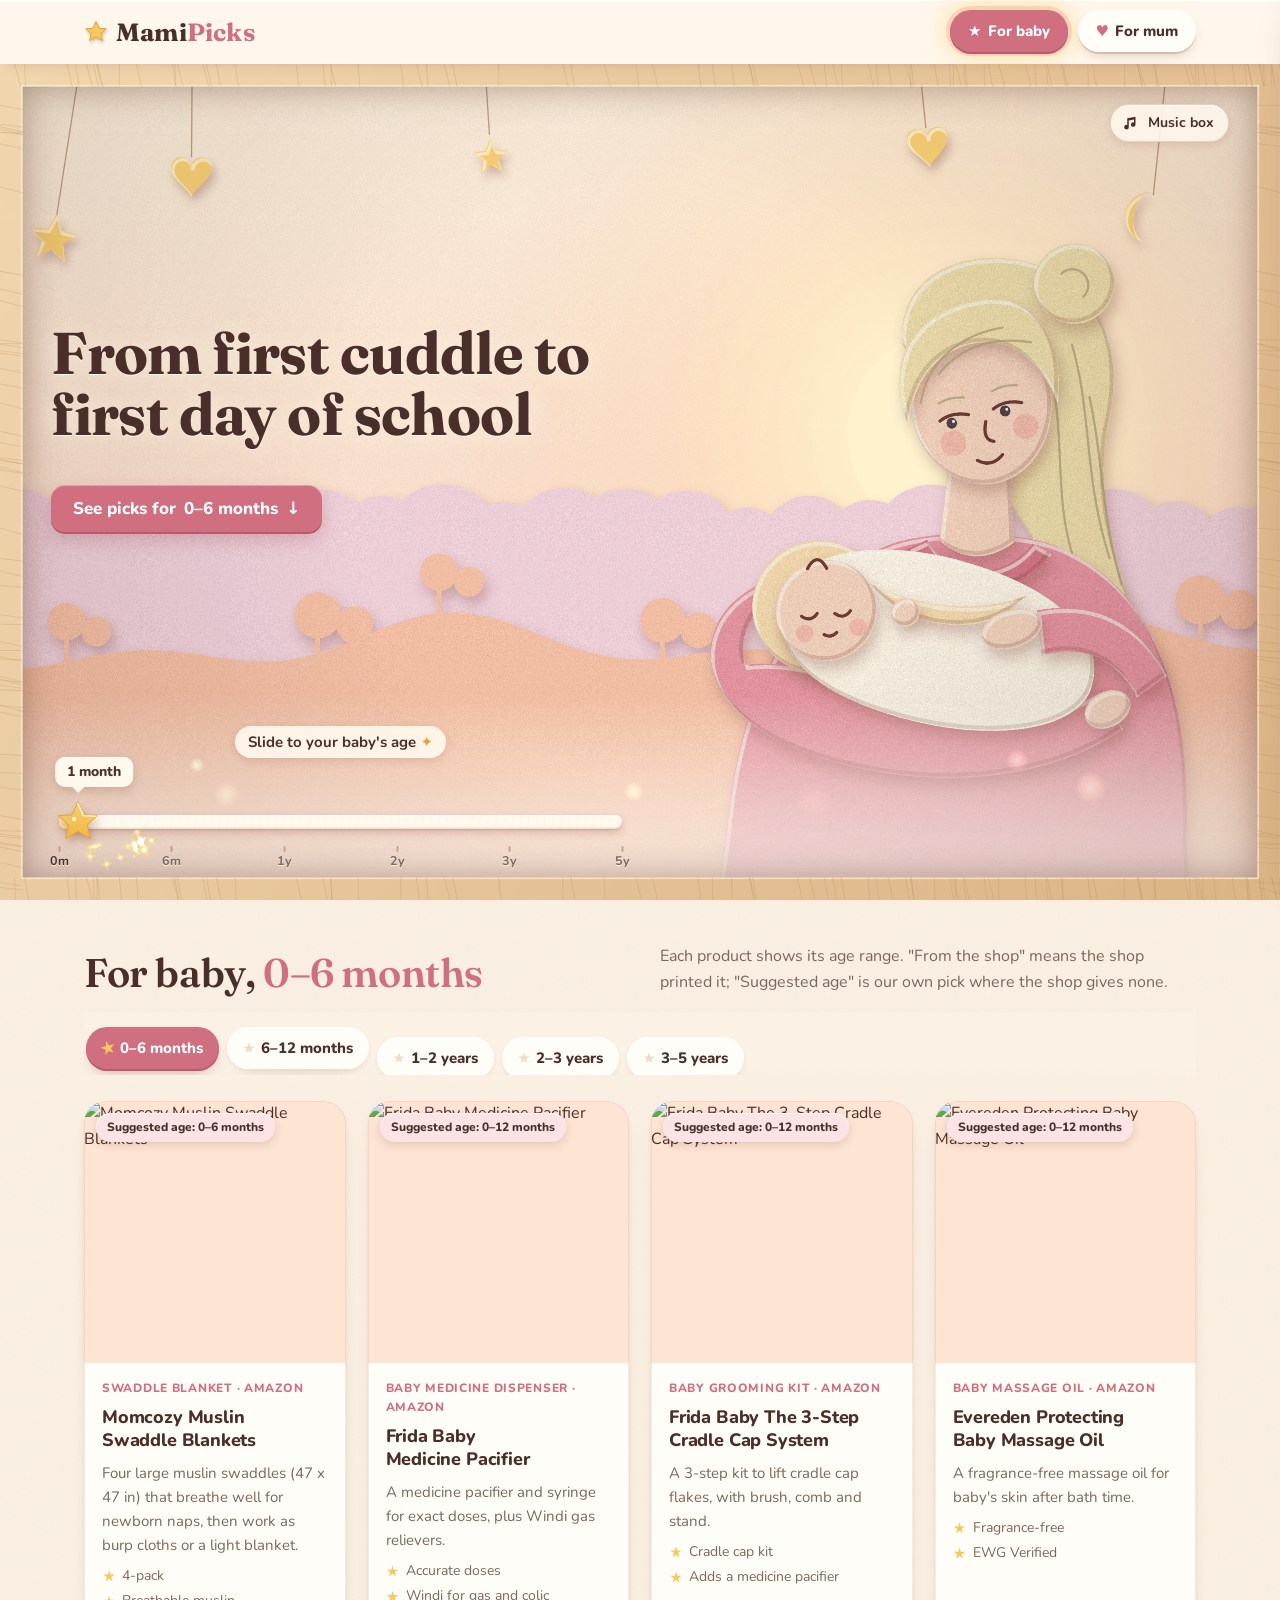
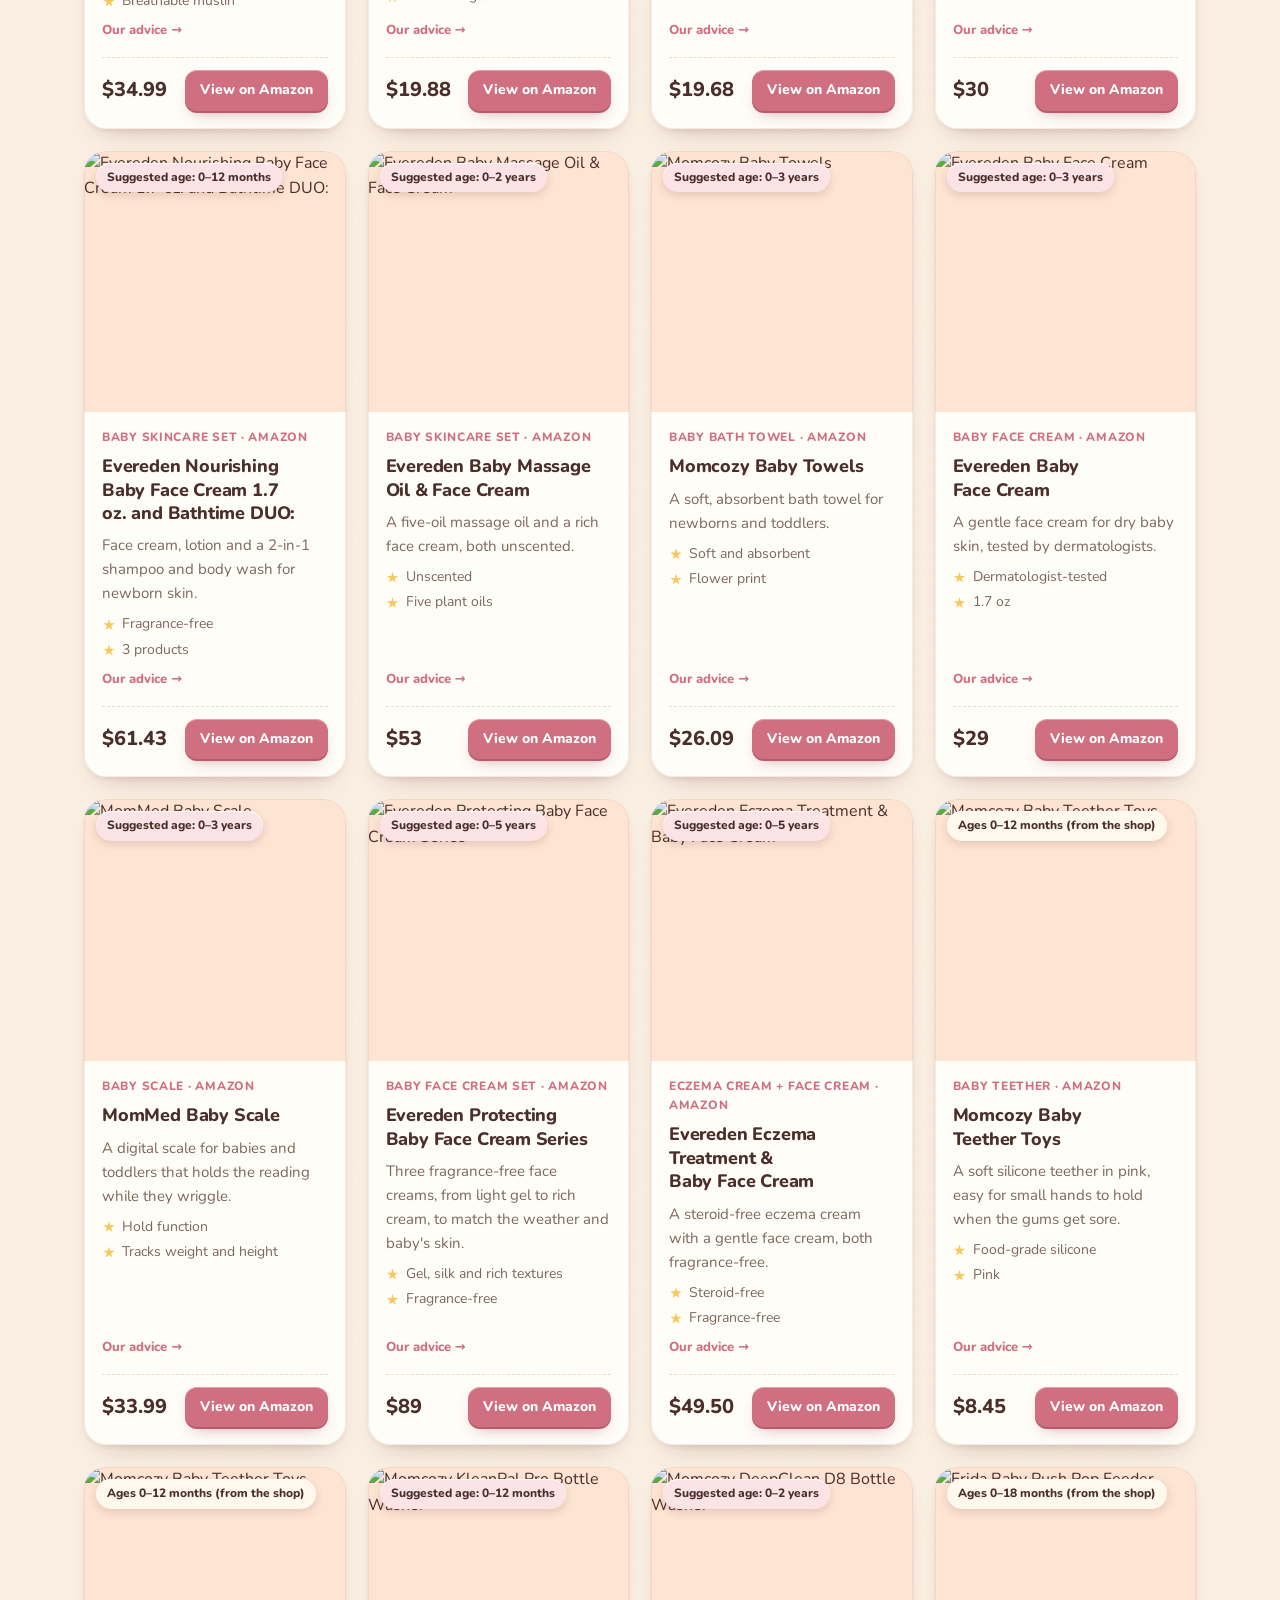
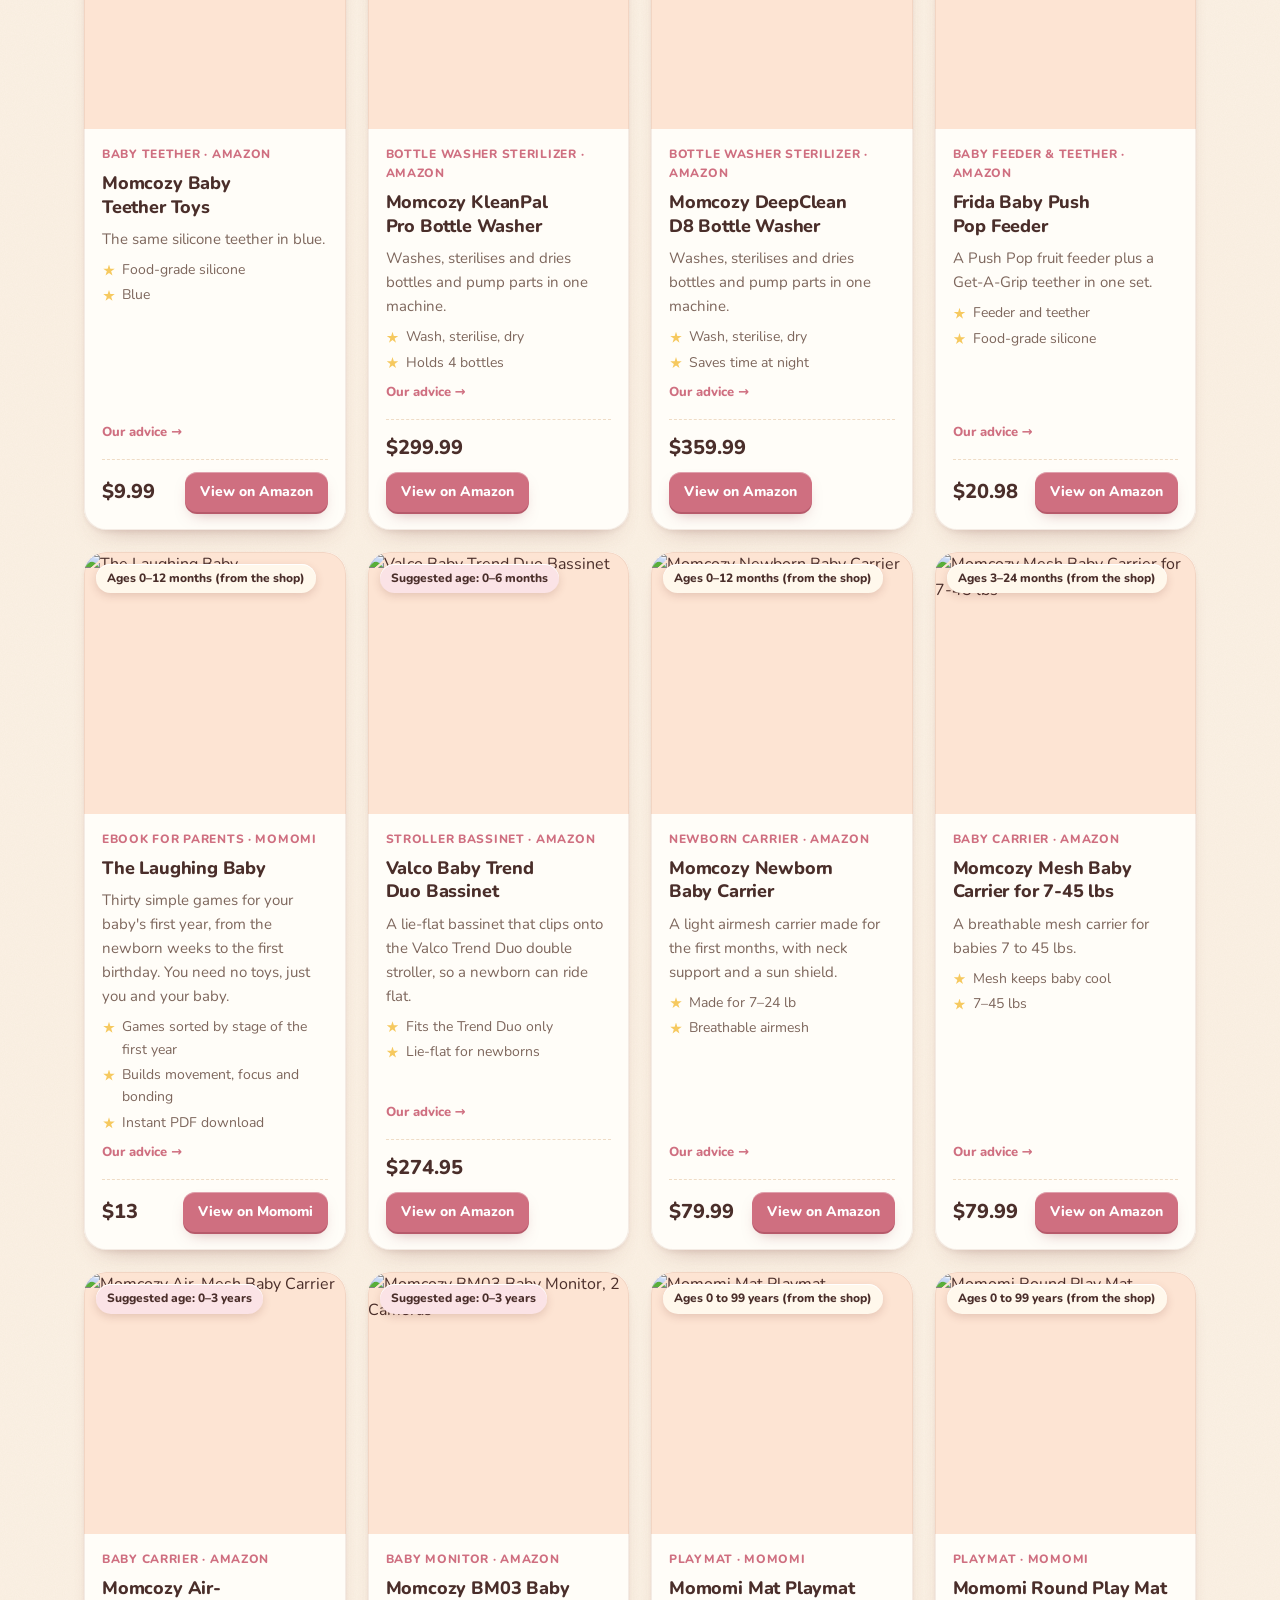
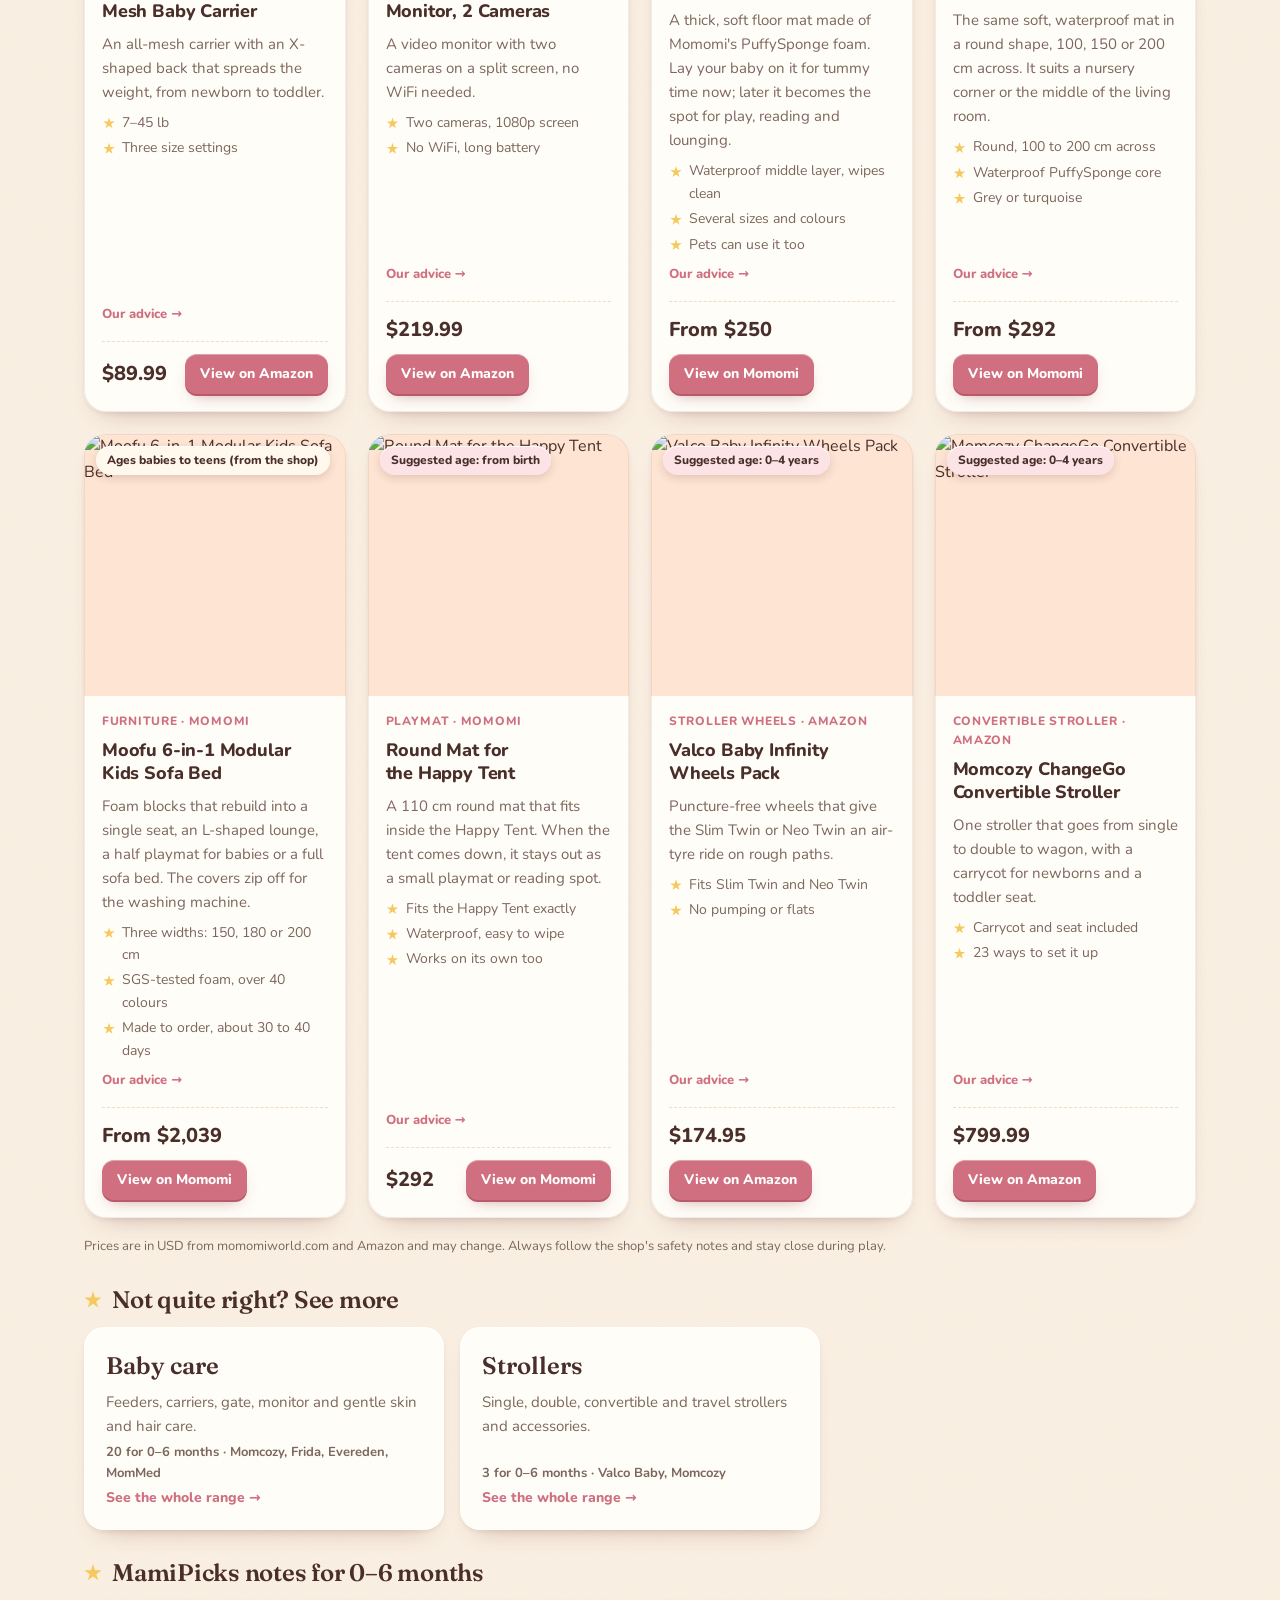
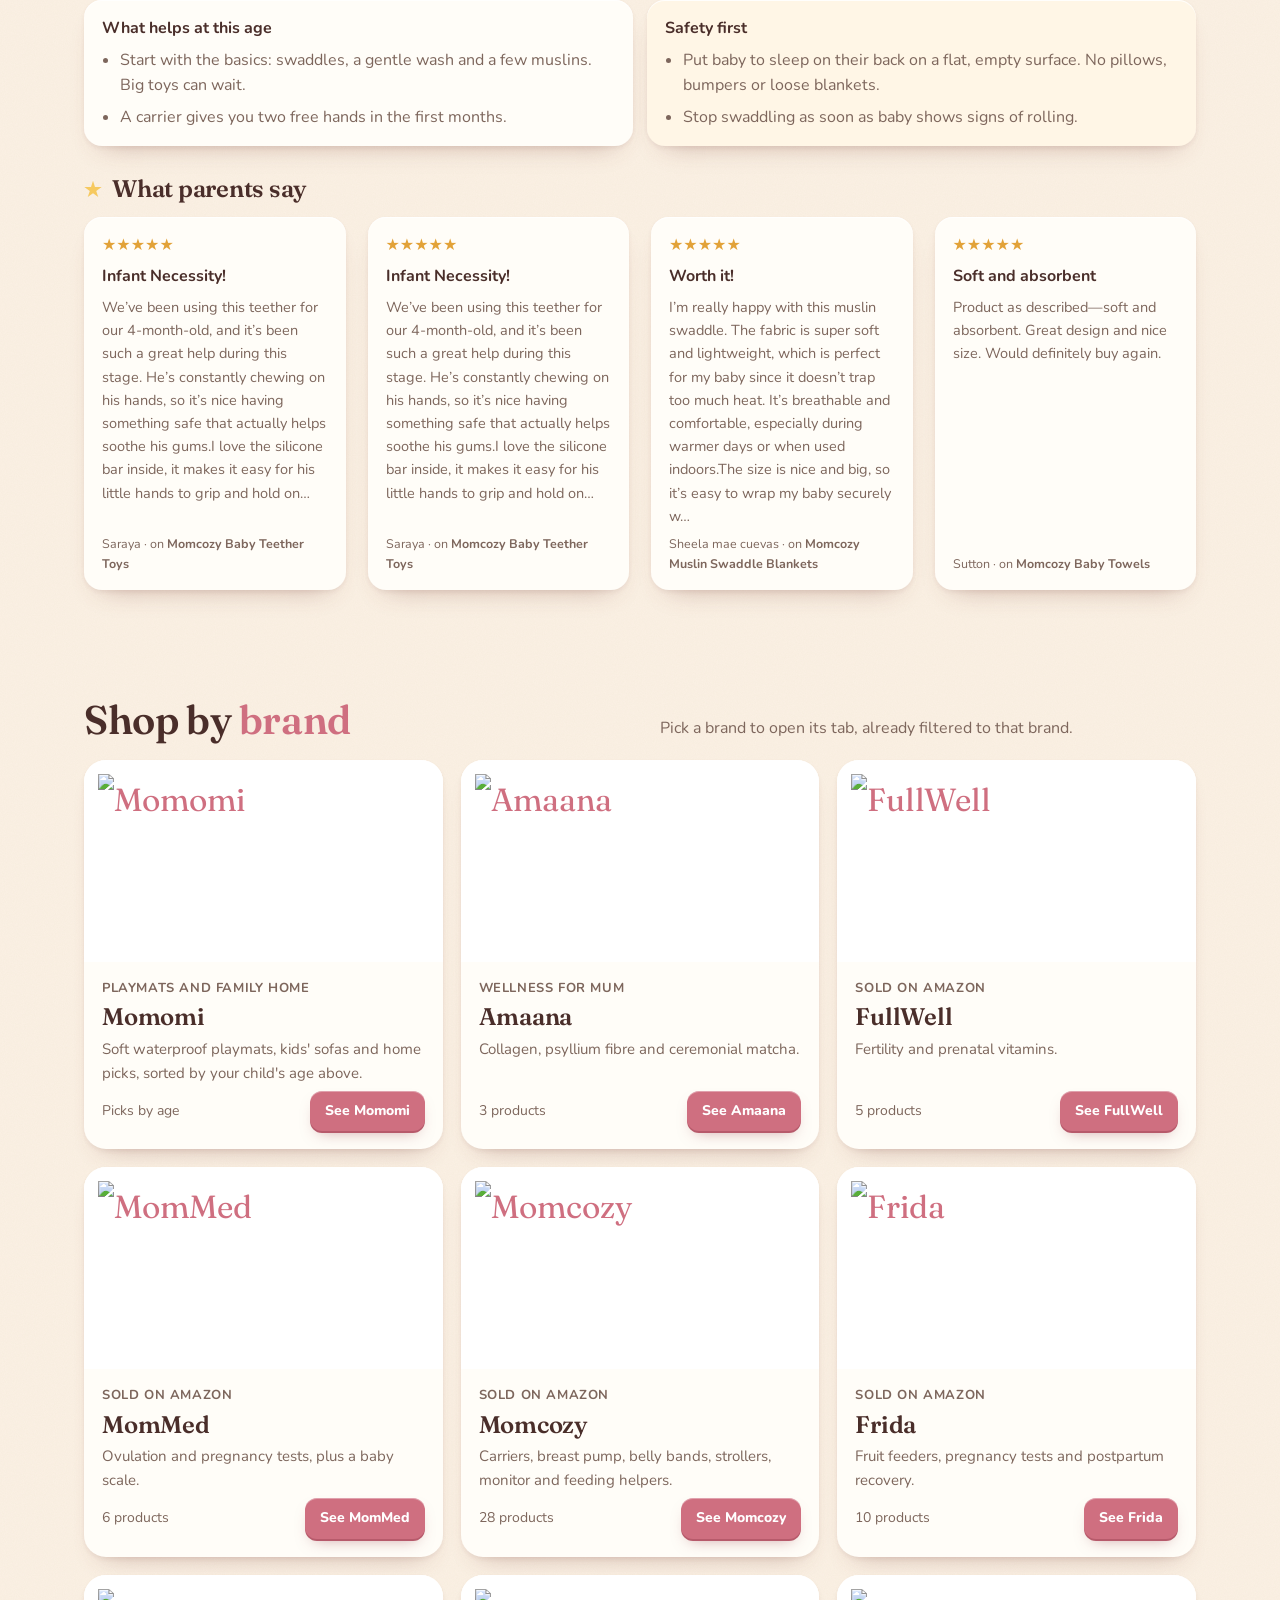
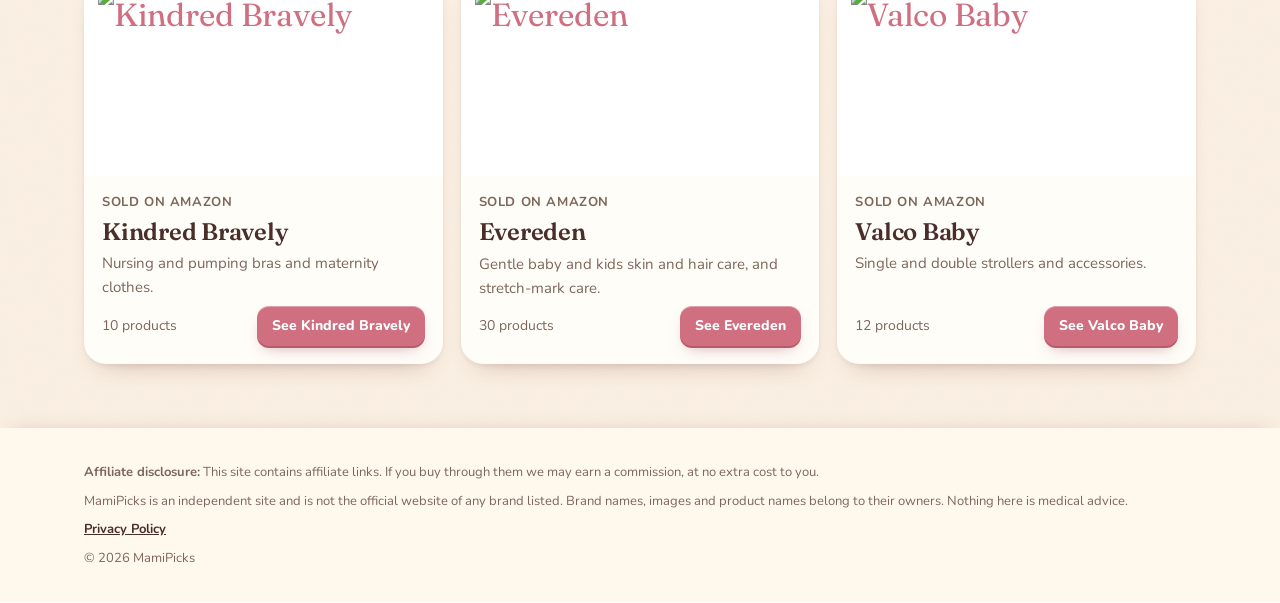
==== index.html @ d2a28e92 "Mom: mum's advisor opens in a box from the hero line; picks show 6 best matches plus everything else" ====
<!DOCTYPE html>
<html lang="en">
<head>
<meta charset="utf-8">
<meta name="viewport" content="width=device-width, initial-scale=1, viewport-fit=cover">
<link rel="icon" type="image/svg+xml" href="data:image/svg+xml,%3Csvg xmlns='http://www.w3.org/2000/svg' viewBox='0 0 64 64'%3E%3Crect width='64' height='64' rx='16' fill='%23fbe3cf'/%3E%3Cpath d='M32 10l6.6 14.4 15.6 1.2-11.8 10.4 3.6 15.4L32 43.2l-14 8.2 3.6-15.4L9.8 25.6l15.6-1.2z' fill='%23f6c95f' stroke='%23e2a238' stroke-width='2' stroke-linejoin='round'/%3E%3C/svg%3E">
<title>MamiPicks | Baby and Toddler Picks by Age, plus Wellness for Mum</title>
<meta name="description" content="Pick your child's age, from newborn to five, and see the playmats, books and toys that suit that stage. Plus collagen, fibre and matcha for mum, and family home picks.">
<link rel="preconnect" href="https://fonts.googleapis.com">
<link rel="preconnect" href="https://fonts.gstatic.com" crossorigin>
<link rel="stylesheet" href="https://fonts.googleapis.com/css2?family=Fraunces:opsz,wght@9..144,600;9..144,700&family=Nunito:wght@400;600;700;800&display=swap">
<style>
/* Paper-cut lightbox palette, shared by the hero and the product list */
:root{
  --paper:#fff8ec; --bg:#fbf1e4; --card:#fffdf8; --ink:#4a2e2a; --mut:#7d665c; --line:#efdcc6;
  --rose:#cf6f80; --rose-d:#b75a6b; --rose-l:#fbe3e6; --gold:#f6c95f; --gold-d:#e2a238; --gold-l:#fdf0c8; --peach:#fde4d3; --mint:#d6ecd9;
  --shadow:0 1px 0 rgba(255,255,255,.9) inset,0 2px 4px rgba(120,60,50,.07),0 14px 26px -18px rgba(120,60,50,.45);
  color-scheme:light;
}
*{box-sizing:border-box;margin:0}
html{scroll-behavior:smooth}
body{font-family:Nunito,system-ui,-apple-system,"Segoe UI",Roboto,sans-serif;color:var(--ink);line-height:1.6;font-size:16px;overflow-x:hidden;
  background:var(--bg) url("data:image/svg+xml,%3Csvg xmlns='http://www.w3.org/2000/svg' width='160' height='160'%3E%3Cfilter id='n'%3E%3CfeTurbulence type='fractalNoise' baseFrequency='.9' numOctaves='2' stitchTiles='stitch'/%3E%3CfeColorMatrix values='0 0 0 0 .55 0 0 0 0 .4 0 0 0 0 .3 0 0 0 .07 0'/%3E%3C/filter%3E%3Crect width='160' height='160' filter='url(%23n)'/%3E%3C/svg%3E")}
a{color:inherit;text-decoration:none}
.wrap{max-width:1160px;margin:0 auto;padding-inline:24px}
h1,h2,h3{font-family:Fraunces,Georgia,serif;font-weight:600;line-height:1.1;text-wrap:balance;letter-spacing:-.01em}
a:focus-visible,button:focus-visible,[role="slider"]:focus-visible{outline:3px solid var(--gold-d);outline-offset:3px}

/* ---------- header: a strip of cream paper ---------- */
header{position:sticky;top:0;z-index:20;background:rgba(255,248,236,.94);backdrop-filter:blur(10px);-webkit-backdrop-filter:blur(10px);box-shadow:0 1px 0 #fff inset,0 4px 14px -8px rgba(120,60,50,.35)}
header .wrap{display:flex;justify-content:space-between;align-items:center;height:64px;gap:12px}
.logo{font-family:Fraunces,Georgia,serif;font-weight:700;font-size:25px;letter-spacing:.2px;display:flex;align-items:center;gap:8px}
.logo b{color:var(--rose);font-weight:700}
.logo svg{width:24px;height:24px;filter:drop-shadow(1px 2px 1.5px rgba(120,60,50,.3))}
nav.top{display:flex;gap:6px;overflow-x:auto;scrollbar-width:none;min-width:0}
nav.top::-webkit-scrollbar{display:none}
nav.top a{white-space:nowrap}
.types{display:grid;grid-template-columns:repeat(3,minmax(0,1fr));gap:16px}
.type{background:var(--card);border-radius:20px;padding:20px 22px;box-shadow:var(--shadow);display:flex;flex-direction:column;gap:4px;transition:transform .3s}
.type:hover{transform:translateY(-3px) rotate(-.4deg)}
.type b{font-family:Fraunces,Georgia,serif;font-size:24px;font-weight:600}
.type small{color:var(--mut);font-size:15px;flex:1}
.type span{color:var(--rose);font-weight:800;font-size:14px}
.brands{display:grid;grid-template-columns:repeat(3,minmax(0,1fr));gap:18px}
.brand{background:var(--card);border-radius:22px;overflow:hidden;box-shadow:var(--shadow);display:flex;flex-direction:column;transition:transform .3s}
.brand:hover{transform:translateY(-3px)}
.brand .bpic{aspect-ratio:16/9;background:#fff;position:relative;display:flex;align-items:center;justify-content:center;font-family:Fraunces,Georgia,serif;font-size:32px;color:var(--rose)}
.brand .bpic.ph{background:linear-gradient(140deg,var(--rose-l),var(--peach) 60%,var(--gold-l))}
.brand .bpic img{position:absolute;inset:0;width:100%;height:100%;object-fit:contain;padding:14px}
.brand .bbody{padding:16px 18px 18px;display:flex;flex-direction:column;gap:6px;flex:1}
.brand .bbody small{color:var(--mut);font-size:13px;font-weight:700;text-transform:uppercase;letter-spacing:.6px}
.brand h3{font-size:24px}
.brand p{color:var(--mut);font-size:15px;flex:1}
.brand .meta{display:flex;justify-content:space-between;align-items:center;gap:10px;color:var(--mut);font-size:14px}
@media(max-width:860px){.types{grid-template-columns:1fr 1fr}.brands{grid-template-columns:1fr 1fr}}
@media(max-width:560px){.types,.brands{grid-template-columns:1fr}}
nav.top a{padding:8px 15px;border-radius:999px;font-weight:800;font-size:15px;color:var(--mut);transition:background .2s,color .2s,box-shadow .2s}
nav.top a:hover{color:var(--ink);background:var(--paper)}
nav.top a.on{color:var(--ink);background:var(--card);box-shadow:var(--shadow)}
/* two raised buttons; the one you are on glows */
nav.top.two{gap:10px;overflow:visible}
nav.top.two a{background:var(--card);color:var(--ink);padding:9px 18px;box-shadow:0 2px 0 rgba(160,110,80,.25),0 6px 14px -6px rgba(120,60,50,.4);transform:translateY(-1px)}
nav.top.two a span{color:var(--gold-d);margin-right:2px}
nav.top.two a[data-tab="mom"] span{color:var(--rose)}
nav.top.two a.on{background:var(--rose);color:#fff;box-shadow:0 2px 0 var(--rose-d),0 0 0 4px rgba(228,138,153,.25),0 0 22px 4px rgba(246,201,95,.55);animation:navGlow 2.6s ease-in-out infinite}
nav.top.two a.on span{color:#fff}
@keyframes navGlow{0%,100%{box-shadow:0 2px 0 var(--rose-d),0 0 0 4px rgba(228,138,153,.22),0 0 16px 2px rgba(246,201,95,.45)}50%{box-shadow:0 2px 0 var(--rose-d),0 0 0 5px rgba(228,138,153,.3),0 0 28px 7px rgba(246,201,95,.7)}}
@media(prefers-reduced-motion:reduce){nav.top.two a.on{animation:none}}
@media(max-width:760px){header .wrap{gap:8px}.logo{font-size:20px}nav.top.two{gap:6px}nav.top.two a{padding:7px 11px;font-size:14px}.logo svg{width:20px;height:20px}}
@media(max-width:420px){.logo{font-size:19px}.logo svg{width:18px;height:18px}nav.top.two a{padding:6px 10px;font-size:13.5px}}

.btn{display:inline-flex;align-items:center;justify-content:center;background:var(--rose);color:#fff;padding:12px 22px;border-radius:14px;font-weight:800;font-size:15px;border:0;cursor:pointer;font-family:inherit;
  box-shadow:0 2px 0 var(--rose-d),0 8px 16px -8px rgba(150,60,70,.5),inset 0 1px 0 rgba(255,255,255,.35);transition:transform .15s,background .2s}
.btn:hover{background:var(--rose-d);transform:translateY(-1px)}
.btn:active{transform:translateY(1px);box-shadow:0 1px 0 var(--rose-d)}
.btn.sm{padding:9px 15px;font-size:14px;border-radius:12px}

/* =====================================================================
   HERO: paper-cut lightbox filling the top of the page
   ===================================================================== */
.hero{position:relative;width:100%;height:clamp(600px,calc(100svh - 64px),860px);overflow:hidden;background:#fbe3cf;isolation:isolate}
.hero canvas.scene{position:absolute;inset:0;width:100%;height:100%;display:block}
.hero-in{position:absolute;inset:0;display:grid;grid-template-rows:auto 1fr auto;padding:clamp(26px,3.2vw,40px) clamp(28px,4vw,56px) clamp(50px,4.4vw,60px)}
.hero .topbar{display:flex;justify-content:flex-end}
.hero .sound{display:inline-flex;align-items:center;gap:8px;font:700 14px/1 Nunito,sans-serif;color:var(--ink);background:rgba(255,248,236,.88);border:1px solid rgba(160,110,80,.25);border-radius:999px;padding:9px 14px 9px 11px;cursor:pointer;box-shadow:0 3px 8px rgba(120,60,50,.14),inset 0 1px 0 #fff}
.hero .sound svg{width:18px;height:18px}
.hero .sound .off{display:none}
.hero .sound[aria-pressed="true"]{background:#fff2c9;border-color:rgba(200,150,60,.5)}
.hero .copy{align-self:center;max-width:min(560px,46vw);display:grid;gap:18px;justify-items:start;margin-top:-4vh}
.hero h1{font-weight:700;font-size:clamp(36px,4.6vw,66px);line-height:1.04;color:var(--ink);text-shadow:0 1px 0 rgba(255,252,244,.9),0 0 26px rgba(255,246,228,.85)}
.hero-cta{display:inline-flex;align-items:center;gap:8px;font-weight:800;font-size:17px;line-height:1;color:#fff;background:var(--rose);padding:15px 22px;border-radius:14px;
  box-shadow:0 2px 0 var(--rose-d),0 8px 18px rgba(150,60,70,.25),inset 0 1px 0 rgba(255,255,255,.35);transition:transform .15s,background .2s}
.hero-cta:hover{transform:translateY(-1px);background:var(--rose-d)}
.hero-cta .arr{transition:transform .2s}.hero-cta:hover .arr{transform:translateY(2px)}
.hero.mum .copy-baby,.hero.mum .age-ui,.hero:not(.mum) .copy-mum{display:none}
.mum-lead{font:inherit;font-weight:800;font-size:18px;line-height:1.3;text-align:left;cursor:pointer;color:var(--ink);background:rgba(255,253,248,.95);border:0;padding:14px 18px;border-radius:16px;display:inline-flex;align-items:center;gap:10px;
  box-shadow:0 2px 0 rgba(160,110,80,.25),0 8px 18px -8px rgba(120,60,50,.45),0 0 0 4px rgba(246,201,95,.28);transition:transform .2s,box-shadow .2s;animation:leadGlow 2.8s ease-in-out infinite}
.mum-lead span{color:var(--rose);transition:transform .2s}
.mum-lead:hover{transform:translateY(-2px)}.mum-lead:hover span{transform:translateX(3px)}
@keyframes leadGlow{0%,100%{box-shadow:0 2px 0 rgba(160,110,80,.25),0 8px 18px -8px rgba(120,60,50,.45),0 0 0 4px rgba(246,201,95,.22)}50%{box-shadow:0 2px 0 rgba(160,110,80,.25),0 8px 18px -8px rgba(120,60,50,.45),0 0 0 6px rgba(246,201,95,.45),0 0 24px 4px rgba(246,201,95,.4)}}
@media(prefers-reduced-motion:reduce){.mum-lead{animation:none}}
.sit{display:grid;grid-template-columns:1fr 1fr;gap:10px;width:100%}
.sit button{font:inherit;font-weight:800;font-size:15px;text-align:left;cursor:pointer;color:var(--ink);background:rgba(255,253,248,.95);border:0;border-radius:16px;padding:12px 14px;display:flex;align-items:center;gap:10px;
  box-shadow:0 2px 0 rgba(160,110,80,.25),0 8px 16px -8px rgba(120,60,50,.4);transition:transform .2s,background .2s}
.sit button:hover{transform:translateY(-2px)}
.sit button.on{background:var(--rose);color:#fff}
.sit i{font-style:normal;font-size:20px}
.hero .age-ui{position:relative;justify-self:start;width:min(600px,44vw);padding-top:74px;margin-left:8px}
.hero .spark{position:absolute;left:-40px;top:-30px;width:calc(100% + 80px);height:calc(100% + 60px);pointer-events:none}
.hero .hint{position:absolute;left:0;right:0;top:0;text-align:center;opacity:0;transition:opacity .5s;pointer-events:none}
.hero .hint i{display:inline-block;font-weight:700;font-size:15px;font-style:normal;line-height:1.2;color:var(--ink);background:rgba(255,249,238,.9);padding:7px 13px;border-radius:999px;box-shadow:0 3px 8px rgba(120,60,50,.15)}
.hero .hint.show{opacity:1}
.hero .hint span{color:var(--gold-d)}
.hero .slider{position:relative;height:44px;touch-action:none;cursor:pointer;-webkit-tap-highlight-color:transparent;border-radius:22px}
.hero .track{position:absolute;left:0;right:0;top:50%;height:14px;margin-top:-7px;border-radius:8px;background:var(--paper);overflow:hidden;
  box-shadow:0 4px 8px rgba(120,60,50,.22),0 1px 2px rgba(120,60,50,.2),inset 0 1.5px 0 #fff,inset 0 -1.5px 0 rgba(160,110,80,.18)}
.hero .track::before{content:"";position:absolute;inset:0;opacity:.35;background:repeating-linear-gradient(100deg,transparent 0 7px,rgba(190,150,110,.12) 7px 8px)}
.hero .fill{position:absolute;left:0;top:0;bottom:0;width:0;background:linear-gradient(90deg,#fbe0a4,var(--gold));box-shadow:inset 0 1.5px 0 rgba(255,255,255,.7)}
.hero .shine{position:absolute;top:0;bottom:0;width:90px;left:-90px;background:linear-gradient(90deg,transparent,rgba(255,255,255,.95),transparent);opacity:0}
.hero .idle .shine{animation:shine 3s ease-in-out infinite}
@keyframes shine{0%,55%{left:-90px;opacity:0}60%{opacity:1}92%{left:100%;opacity:.9}100%{left:100%;opacity:0}}
.hero .ticks{position:absolute;left:0;right:0;top:100%;margin-top:2px;height:22px}
.hero .tick{position:absolute;transform:translateX(-50%);font-weight:700;font-size:12.5px;line-height:1;color:var(--mut);text-shadow:0 1px 0 rgba(255,252,244,.9);padding-top:9px;white-space:nowrap}
.hero .tick::before{content:"";position:absolute;left:50%;top:0;width:2px;height:6px;margin-left:-1px;border-radius:1px;background:rgba(150,100,70,.45)}
.hero .tick.on{color:var(--ink)}
.hero .knob{position:absolute;top:50%;left:0;width:46px;height:46px;margin:-23px 0 0 -23px;pointer-events:none;transition:transform .2s}
.hero .knob svg{width:100%;height:100%;overflow:visible;filter:drop-shadow(2px 5px 4px rgba(120,60,50,.32))}
.hero .idle .knob{animation:knobGlow 3s ease-in-out infinite}
@keyframes knobGlow{0%,70%,100%{filter:none;transform:scale(1)}80%{filter:drop-shadow(0 0 10px rgba(255,214,110,.95));transform:scale(1.12)}}
.hero .dragging .knob{transform:scale(1.12)}
.hero .bubble{position:absolute;bottom:100%;left:50%;transform:translateX(calc(-50% + var(--dx,0px)));margin-bottom:12px;font-weight:800;font-size:14px;line-height:1;color:var(--ink);background:var(--paper);padding:8px 12px;border-radius:10px;white-space:nowrap;box-shadow:0 4px 10px rgba(120,60,50,.2),inset 0 1px 0 #fff}
.hero .bubble::after{content:"";position:absolute;left:calc(50% - var(--dx,0px));top:100%;margin-left:-6px;border:6px solid transparent;border-top-color:var(--paper)}
@media (max-width:760px), (max-aspect-ratio:11/10){
  .hero{height:clamp(620px,calc(100svh - 58px),880px)}
  .hero-in{padding:18px 16px 46px}
  .hero .copy{align-self:start;max-width:none;margin-top:-26px;gap:14px}
  .hero h1{font-size:clamp(32px,8.6vw,46px)}
  .hero-cta{font-size:16px;padding:13px 18px}
  .hero .age-ui{justify-self:center;width:calc(100% - 24px);margin:0;padding-top:96px}
  .hero .tick{font-size:11.5px}
  .hero .sound span{display:none}
  .hero .sound{padding:9px}
}

/* =====================================================================
   PRODUCT LIST: paper tabs, paper chips, paper cards
   ===================================================================== */
.tabs{display:flex;gap:10px;margin:6px 0 26px;padding:6px;background:rgba(239,220,198,.45);border-radius:20px;width:max-content;max-width:100%;box-shadow:inset 0 2px 4px rgba(120,60,50,.1)}
.tabs button{font:inherit;font-weight:800;font-size:17px;background:none;border:0;border-radius:15px;padding:11px 22px;cursor:pointer;color:var(--mut);display:inline-flex;align-items:center;gap:8px;transition:color .2s,background .2s,box-shadow .2s,transform .2s}
.tabs button svg{width:18px;height:18px;transition:transform .4s}
.tabs button:hover{color:var(--ink)}
.tabs button.on{color:var(--ink);background:var(--card);box-shadow:var(--shadow);transform:translateY(-1px)}
.tabs button.on svg{transform:rotate(-12deg) scale(1.1)}
section{padding-block:44px 64px}
section[id]{scroll-margin-top:72px}
.intro{display:grid;grid-template-columns:1fr 1fr;gap:10px 40px;align-items:end;margin-bottom:18px}
.intro h2{font-size:clamp(28px,3.6vw,40px)}
.intro h2 em{font-style:normal;color:var(--rose)}
.intro p{color:var(--mut)}
.sticky{position:sticky;top:64px;z-index:5;padding:10px 0 12px;margin-bottom:14px;background:linear-gradient(var(--bg) 70%,rgba(251,241,228,0))}
.sub{font-size:24px;margin:30px 0 14px;display:flex;align-items:center;gap:10px}
.sub:before{content:"";width:18px;height:18px;flex:none;background:var(--gold);clip-path:polygon(50% 0,61% 35%,98% 35%,68% 57%,79% 91%,50% 70%,21% 91%,32% 57%,2% 35%,39% 35%);filter:drop-shadow(1px 2px 1px rgba(120,60,50,.3))}

.ages{display:flex;gap:8px;overflow-x:auto;padding:4px 2px 6px;scrollbar-width:none}
.ages::-webkit-scrollbar{display:none}
.ages button{flex:none;font:inherit;font-weight:800;font-size:15px;cursor:pointer;background:var(--card);color:var(--ink);border:0;border-radius:999px;padding:9px 16px;box-shadow:var(--shadow);display:inline-flex;align-items:center;gap:6px;transition:transform .2s,background .2s,color .2s}
.ages button:hover{transform:translateY(-2px)}
.ages button span{display:none}
.ages button:before{content:"";width:12px;height:12px;background:var(--line);clip-path:polygon(50% 0,61% 35%,98% 35%,68% 57%,79% 91%,50% 70%,21% 91%,32% 57%,2% 35%,39% 35%);transition:background .2s,transform .3s}
.ages button.on{background:var(--rose);color:#fff;box-shadow:0 2px 0 var(--rose-d),0 8px 16px -8px rgba(150,60,70,.5)}
.ages button.on:before{background:var(--gold);transform:rotate(-15deg) scale(1.25)}

.grid{display:grid;grid-template-columns:repeat(auto-fill,minmax(250px,1fr));gap:22px}
.card{background:var(--card);border-radius:22px;overflow:hidden;display:flex;flex-direction:column;box-shadow:var(--shadow);position:relative;transition:transform .35s cubic-bezier(.2,.8,.3,1.2),box-shadow .35s}
.card:after{content:"";position:absolute;inset:0;border-radius:inherit;pointer-events:none;box-shadow:inset 0 0 0 1px rgba(160,110,80,.12)}
.card:hover{transform:translateY(-6px) rotate(-.6deg);box-shadow:0 1px 0 #fff inset,0 4px 8px rgba(120,60,50,.08),0 26px 40px -22px rgba(120,60,50,.55)}
.card:nth-child(even):hover{transform:translateY(-6px) rotate(.6deg)}
.card .pic{aspect-ratio:1/1;background:var(--peach);display:block;position:relative;overflow:hidden}
.card .pic img{position:absolute;inset:0;width:100%;height:100%;object-fit:cover;transition:transform .6s ease}
.card:hover .pic img{transform:scale(1.05)}
.badge{position:absolute;z-index:1;top:12px;left:12px;background:var(--paper);color:var(--ink);font-size:12px;font-weight:800;padding:5px 11px;border-radius:999px;box-shadow:0 3px 8px rgba(120,60,50,.18),inset 0 1px 0 #fff}
.badge.ours{background:var(--rose-l)}
.card .body{padding:16px 18px 18px;display:flex;flex-direction:column;gap:8px;flex:1}
.kind{font-size:12px;font-weight:800;letter-spacing:.06em;text-transform:uppercase;color:var(--rose)}
.card h3{font-family:Nunito,sans-serif;font-weight:800;font-size:18px;line-height:1.3}
.card p{color:var(--mut);font-size:15px}
.card ul{list-style:none;padding:0;color:var(--mut);font-size:14px;flex:1;display:flex;flex-direction:column;gap:3px}
.card li{padding-left:20px;position:relative}
.card li:before{content:"";position:absolute;left:1px;top:.4em;width:12px;height:12px;background:var(--gold);clip-path:polygon(50% 0,61% 35%,98% 35%,68% 57%,79% 91%,50% 70%,21% 91%,32% 57%,2% 35%,39% 35%)}
.foot{display:flex;justify-content:space-between;align-items:center;gap:8px 10px;margin-top:8px;padding-top:12px;border-top:1.5px dashed var(--line);flex-wrap:wrap}
.foot .btn{white-space:nowrap}
.pr{font-size:20px;font-weight:800}
.pr s{font-size:14px;color:var(--mut);font-weight:600;margin-left:4px}
.pr small{font-size:13px;color:var(--mut);font-weight:600}
.note{color:var(--mut);font-size:13px;margin-top:18px}
.care{background:var(--peach);border-radius:16px;padding:12px 16px;font-size:14.5px;color:#7a4a2a;margin-bottom:16px;box-shadow:var(--shadow)}
.empty{color:var(--mut);padding:20px 0}
.card{cursor:pointer}
.card .more{font-size:13px;font-weight:800;color:var(--rose)}
.type em{font-style:normal;color:var(--mut);font-size:13px;font-weight:700}
.rv{background:var(--card);border-radius:18px;padding:16px 18px;box-shadow:var(--shadow);display:flex;flex-direction:column;gap:6px}.rv .s{color:var(--gold-d)}.rv p{color:var(--mut);font-size:14.5px;flex:1}.rv small{color:var(--mut);font-size:12.5px}.rv em{font-style:normal;font-weight:700}
.agenotes{display:grid;grid-template-columns:1fr 1fr;gap:14px}
.agenotes div{background:var(--card);border-radius:18px;padding:16px 18px;box-shadow:var(--shadow)}
.agenotes b{display:block;margin-bottom:6px}
.agenotes ul{margin:0;padding-left:18px;color:var(--mut);display:flex;flex-direction:column;gap:6px}
.agenotes .safe{background:#fff6e6}
.advback{position:fixed;inset:0;z-index:58;background:rgba(74,46,42,.42);backdrop-filter:blur(3px);-webkit-backdrop-filter:blur(3px);opacity:0;pointer-events:none;transition:opacity .3s}
.advback.on{opacity:1;pointer-events:auto}
.advbox{position:fixed;z-index:59;left:50%;top:50%;width:min(580px,calc(100% - 32px));max-height:86svh;overflow:auto;background:var(--card);border-radius:26px;box-shadow:0 30px 60px -20px rgba(90,40,30,.55);
  transform:translate(-50%,-46%) scale(.96);opacity:0;pointer-events:none;transition:transform .35s cubic-bezier(.2,.8,.3,1.1),opacity .25s}
.advbox.on{transform:translate(-50%,-50%) scale(1);opacity:1;pointer-events:auto}
.advbox .advx{position:absolute;top:14px;right:14px;font:inherit;font-size:20px;line-height:1;width:38px;height:38px;border-radius:50%;border:0;background:var(--bg);color:var(--ink);cursor:pointer;box-shadow:0 3px 10px rgba(120,60,50,.18)}
.adv{padding:26px 24px 24px}
.adv .opts.sitopts{display:grid;grid-template-columns:1fr 1fr;gap:10px}
.adv .opts.sitopts button{text-align:left;display:flex;align-items:center;gap:10px}
.adv .sitopts i{font-size:20px}
@media(max-width:760px){.advbox{left:0;right:0;top:auto;bottom:0;width:100%;max-height:88svh;border-radius:24px 24px 0 0;transform:translateY(105%);opacity:1}
  .advbox.on{transform:translateY(0)}.adv{padding:30px 18px calc(22px + env(safe-area-inset-bottom,0px))}
  .advbox:before{content:"";position:absolute;top:8px;left:50%;width:42px;height:5px;margin-left:-21px;border-radius:3px;background:var(--line)}}
.badge.best{background:var(--gold);color:var(--ink)}
.why{font-size:13.5px;font-weight:700;color:var(--rose-d);background:var(--rose-l);border-radius:10px;padding:6px 10px}
.advhead{display:flex;flex-wrap:wrap;justify-content:space-between;align-items:center;gap:10px}
.advhead .sub{margin-bottom:6px}
.advhead button{font:inherit;font-weight:800;cursor:pointer;border:1.5px solid var(--line);background:var(--card);color:var(--ink);border-radius:12px;padding:8px 14px}
.adv h3{font-size:24px;margin:2px 44px 6px 0}
.adv .step{display:block;padding-right:46px}
#advOut{scroll-margin-top:80px}
.adv .step{color:var(--mut);font-weight:700;font-size:13px;text-transform:uppercase;letter-spacing:.06em}
.adv .opts{display:flex;flex-wrap:wrap;gap:10px;margin-top:12px}
.adv .opts i{font-style:normal;margin-right:8px}
.adv .opts button{font:inherit;font-weight:800;font-size:15px;cursor:pointer;background:var(--bg);color:var(--ink);border:1.5px solid var(--line);border-radius:14px;padding:11px 16px;transition:transform .15s,background .2s}
.adv .opts button:hover{transform:translateY(-2px);background:var(--rose-l)}
.adv .nav{display:flex;gap:14px;margin-top:14px}
.adv .nav button{font:inherit;font-weight:700;background:none;border:0;color:var(--mut);cursor:pointer;text-decoration:underline}
.adv .dots{display:flex;gap:6px;margin:10px 0 2px}.adv .dots i{width:26px;height:6px;border-radius:3px;background:var(--line)}.adv .dots i.on{background:var(--rose)}
.caution{background:var(--peach);border-radius:12px;padding:10px 14px;margin-top:12px;font-size:14px;color:#7a4a2a}
@media(max-width:760px){.agenotes{grid-template-columns:1fr}.sit{grid-template-columns:1fr 1fr}.sit button{font-size:14px;padding:10px 12px}.mum-lead{font-size:16px}}

footer{padding-block:34px;color:var(--mut);font-size:13px;background:var(--paper);box-shadow:0 -1px 0 #fff inset,0 -6px 18px -12px rgba(120,60,50,.3)}
footer .wrap{display:flex;flex-direction:column;gap:8px}
footer a.pp{text-decoration:underline;font-weight:700;color:var(--ink)}
@media(max-width:860px){.intro{grid-template-columns:1fr}}
@media(max-width:760px){.wrap{padding-inline:16px}header .wrap{height:58px}.logo{font-size:22px}nav.top a{padding:7px 11px;font-size:14px}.sticky{top:58px}section[id]{scroll-margin-top:64px}
  .tabs{width:100%}.tabs button{flex:1;justify-content:center;padding:10px 12px;font-size:16px}
  .grid{grid-template-columns:1fr 1fr;gap:12px}.card .body{padding:12px}.card h3{font-size:16px}.card p{font-size:14px}.foot{flex-direction:column;align-items:stretch}.foot .btn{width:100%}}
@media(max-width:440px){.grid{grid-template-columns:1fr}}
@media(prefers-reduced-motion:reduce){html{scroll-behavior:auto}}
</style>
</head>
<body>

<header><div class="wrap">
  <a class="logo" href="./"><svg viewBox="-24 -24 48 48" aria-hidden="true"><path d="M0 -21 L6.2 -7.4 L20.4 -6.6 L9.6 3.2 L12.9 17.4 L0 9.8 L-12.9 17.4 L-9.6 3.2 L-20.4 -6.6 L-6.2 -7.4 Z" fill="#f6c95f" stroke="#e2a238" stroke-width="2" stroke-linejoin="round"/></svg><span class="w">Mami<b>Picks</b></span></a>
  <nav class="top two" id="nav">
    <a href="#baby" data-tab="baby" class="on"><span aria-hidden="true">★</span> For baby</a>
    <a href="#mom" data-tab="mom"><span aria-hidden="true">♥</span> For mum</a>
  </nav>
</div></header>

<main>
<!-- HERO: paper-cut lightbox, the child grows as you slide the age (assets/js/mami-hero.js) -->
<div class="hero" aria-label="Choose your child's age">
  <canvas class="scene" aria-hidden="true"></canvas>
  <div class="hero-in">
    <div class="topbar">
      <button class="sound" type="button" aria-pressed="false" aria-label="Music box">
        <svg viewBox="0 0 24 24" aria-hidden="true"><path fill="currentColor" d="M9 17.5a3 3 0 1 1-2-2.83V5.5l11-2v10.5a3 3 0 1 1-2-2.83V7.2l-7 1.3z"/></svg>
        <span>Music box</span>
      </button>
    </div>
    <div class="copy copy-mum">
      <h1>Look after you, too</h1>
      <button type="button" class="mum-lead" id="advOpen">Tell us where you are, and we'll pick what helps <span aria-hidden="true">→</span></button>
    </div>
    <div class="copy copy-baby">
      <h1>From first cuddle to first day of school</h1>
      <a class="hero-cta" href="#baby">See picks for <span class="hero-cta-age">0–6 months</span> <span class="arr" aria-hidden="true">↓</span></a>
    </div>
    <div class="age-ui">
      <canvas class="spark" aria-hidden="true"></canvas>
      <div class="hint" aria-hidden="true"><i>Slide to your baby's age <span>✦</span></i></div>
      <div class="slider idle" role="slider" tabindex="0" aria-label="Your child's age" aria-valuemin="1" aria-valuemax="60" aria-valuenow="1" aria-valuetext="1 month">
        <div class="track"><div class="fill"></div><div class="shine"></div></div>
        <div class="ticks"></div>
        <div class="knob">
          <div class="bubble">1 month</div>
          <svg viewBox="-24 -24 48 48" aria-hidden="true">
            <defs><linearGradient id="sg" x1="0" y1="-1" x2="0" y2="1"><stop offset="0" stop-color="#ffe49a"/><stop offset="1" stop-color="#f1b742"/></linearGradient></defs>
            <path d="M0 -21 L6.2 -7.4 L20.4 -6.6 L9.6 3.2 L12.9 17.4 L0 9.8 L-12.9 17.4 L-9.6 3.2 L-20.4 -6.6 L-6.2 -7.4 Z" fill="url(#sg)" stroke="#e2a238" stroke-width="1" stroke-linejoin="round"/>
            <path d="M0 -19 L5.6 -6.6 L18.6 -6" fill="none" stroke="rgba(255,252,230,.9)" stroke-width="1.6" stroke-linecap="round" stroke-linejoin="round"/>
            <circle cx="-4" cy="-3" r="2.2" fill="rgba(255,255,240,.85)"/>
          </svg>
        </div>
      </div>
    </div>
  </div>
</div>

<section id="baby"><div class="wrap">
  <div id="pane-baby">
    <div class="intro">
      <h2 id="babyTitle">For baby</h2>
      <p>Each product shows its age range. "From the shop" means the shop printed it; "Suggested age" is our own pick where the shop gives none.</p>
    </div>
    <div class="sticky"><div class="ages row" id="agesRow"></div></div>
    <div class="grid" id="babyGrid"></div>
    <p class="note">Prices are in USD from momomiworld.com and Amazon and may change. Always follow the shop's safety notes and stay close during play.</p>
    <h3 class="sub" id="moreTitle">Not quite right? See more</h3>
    <div class="types" id="typeGridBaby"></div>
    <h3 class="sub" id="notesTitle">MamiPicks notes</h3>
    <div class="agenotes" id="ageNotes"></div>
    <div id="revWrap" hidden><h3 class="sub">What parents say</h3><div class="grid" id="revGrid"></div></div>
  </div>

  <div id="pane-mom" hidden>
    <div id="advOut" hidden>
      <div class="advhead"><h3 class="sub" id="advTitle">Picked for you</h3><button type="button" data-restart>↻ Start over</button></div>
      <div id="advNote"></div>
      <div class="grid" id="advGrid"></div>
      <div id="advMoreWrap" hidden><h3 class="sub">More that fit</h3><div class="grid" id="advMore"></div></div>
    </div>
    <h3 class="sub">Shop by need</h3>
    <div class="types" id="typeGrid"></div>
    <h3 class="sub">Wellness</h3>
    <p class="care">Pregnant or breastfeeding? Check with your doctor before starting any supplement. Matcha contains caffeine.</p>
    <div class="grid" id="momWell"></div>
    <h3 class="sub">Home and family</h3>
    <div class="grid" id="momHome"></div>
    <h3 class="sub">Bundles</h3>
    <div class="grid" id="momBundles"></div>
    <p class="note">Prices are in USD from amaanahealth.com and momomiworld.com and may change.</p>
  </div>
</div></section>
<div class="advback" id="advBack"></div>
<div class="advbox" id="advBox" role="dialog" aria-modal="true" aria-label="Your MamiPicks advisor"><button type="button" class="advx" data-close aria-label="Close">×</button><div class="adv" id="adv"></div></div>
<section id="brands"><div class="wrap">
  <div class="intro">
    <h2>Shop by <em>brand</em></h2>
    <p>Pick a brand to open its tab, already filtered to that brand.</p>
  </div>
  <div class="brands" id="brandGrid"></div>
</div></section>
</main>

<footer><div class="wrap">
  <p><b>Affiliate disclosure:</b> This site contains affiliate links. If you buy through them we may earn a commission, at no extra cost to you.</p>
  <p>MamiPicks is an independent site and is not the official website of any brand listed. Brand names, images and product names belong to their owners. Nothing here is medical advice.</p>
  <p id="ppRow" hidden><a class="pp" id="ppLink" href="#" target="_blank" rel="noopener">Privacy Policy</a></p>
  <p>© <span id="y"></span> MamiPicks</p>
</div></footer>

<script src="products.js"></script>
<script src="assets/js/advice.js"></script>
<script src="assets/js/details.js"></script>
<script src="assets/js/panel.js"></script>
<script>
/* =====================================================================
   SETTINGS – EDIT ONLY THIS PART
   Products live in products.js.
   ===================================================================== */
const SHOPS = {
  momomi: { name:"Momomi", site:"https://momomiworld.com/products/", track:"?bg_ref=OX212FlCn2", img:"https://momomiworld.com/cdn/shop/" },
  amaana: { name:"Amaana", site:"https://amaanahealth.com/product/",  track:"/?ref=kyzniaqb",    img:"" },
  amazon: { name:"Amazon", site:"", track:"", img:"" }
};
// Age stages (order = display order, and the same order as the hero slider)
const AGES = [
  { id:"0-6m",  label:"0–6 months",  sub:"Newborn" },
  { id:"6-12m", label:"6–12 months", sub:"Sitting and crawling" },
  { id:"1-2y",  label:"1–2 years",   sub:"First steps" },
  { id:"2-3y",  label:"2–3 years",   sub:"Toddler" },
  { id:"3-5y",  label:"3–5 years",   sub:"Preschool" }
];
// Age rules by product type. food = only that exact stage. clothes = that stage and older sizes.
// Any other type shows when the chosen stage is in the product's age list.
const AGE_RULES = { food:"exact", clothes:"thisAndOlder" };
// Which product types come first at each age (then the ones made for the narrowest age range)
const STAGE_FIRST = {
  "0-6m":  ["care","feed","guide"],
  "6-12m": ["feed","care","toy"],
  "1-2y":  ["toy","feed","book"],
  "2-3y":  ["book","toy","guide"],
  "3-5y":  ["book","toy","guide"]
};
// TABS: one page per product type (the menu at the top)
const TABS = [
  { page:"fertility/", label:"Fertility & pregnancy tests", text:"Ovulation strips, pregnancy tests and conception helpers." },
  { page:"vitamins/", label:"Vitamins & wellness", text:"Fertility and prenatal vitamins, plus collagen, fibre and matcha." },
  { page:"nursing-wear/", label:"Maternity & nursing wear", text:"Nursing bras, maternity clothes, a wearable pump and nursing pillow." },
  { page:"postpartum/", label:"Postpartum & body care", text:"Belly bands, pregnancy pillow, recovery kits and stretch-mark care." },
  { page:"baby-care/", label:"Baby care", text:"Feeders, carriers, gate, monitor and gentle skin and hair care." },
  { page:"strollers/", label:"Strollers", text:"Single, double, convertible and travel strollers and accessories." }
];
// BRAND CARDS under "Shop by brand". page = the tab, ?brand= opens it filtered. img:"" shows the name until a photo is added.
const BRAND_CARDS = [
  { page:"#baby", label:"Momomi", kind:"Playmats and family home", text:"Soft waterproof playmats, kids' sofas and home picks, sorted by your child's age above.", count:"Picks by age", img:"https://momomiworld.com/cdn/shop/files/2022_momomi_mainphoto_code_square-13.jpg?v=1746531484&width=600" },
  { page:"vitamins/?brand=amaana", label:"Amaana", kind:"Wellness for mum", text:"Collagen, psyllium fibre and ceremonial matcha.", count:"3 products", img:"https://amaanahealth.com/wp-content/uploads/2026/08/Amaana_Collagen_Beige_1254x1254.png" },
  { page:"vitamins/?brand=fullwell", label:"FullWell", kind:"Sold on Amazon", text:"Fertility and prenatal vitamins.", count:"5 products", img:"https://m.media-amazon.com/images/I/61VrpImPmgL._AC_SL1500_.jpg" },
  { page:"fertility/?brand=mommed", label:"MomMed", kind:"Sold on Amazon", text:"Ovulation and pregnancy tests, plus a baby scale.", count:"6 products", img:"https://m.media-amazon.com/images/I/61uuc6avjTL._AC_SL1500_.jpg" },
  { page:"baby-care/?brand=momcozy", label:"Momcozy", kind:"Sold on Amazon", text:"Carriers, breast pump, belly bands, strollers, monitor and feeding helpers.", count:"28 products", img:"https://m.media-amazon.com/images/I/71xi0xTEOIL._AC_SL1500_.jpg" },
  { page:"baby-care/?brand=frida", label:"Frida", kind:"Sold on Amazon", text:"Fruit feeders, pregnancy tests and postpartum recovery.", count:"10 products", img:"https://m.media-amazon.com/images/I/61dNYI6tLqL._AC_SL1500_.jpg" },
  { page:"nursing-wear/?brand=kindred", label:"Kindred Bravely", kind:"Sold on Amazon", text:"Nursing and pumping bras and maternity clothes.", count:"10 products", img:"https://m.media-amazon.com/images/I/71n6eO4GSUL._AC_SL1500_.jpg" },
  { page:"baby-care/?brand=evereden", label:"Evereden", kind:"Sold on Amazon", text:"Gentle baby and kids skin and hair care, and stretch-mark care.", count:"30 products", img:"https://m.media-amazon.com/images/I/61M4gVN2vkL._AC_SL1500_.jpg" },
  { page:"strollers/?brand=valco", label:"Valco Baby", kind:"Sold on Amazon", text:"Single and double strollers and accessories.", count:"12 products", img:"https://m.media-amazon.com/images/I/91XUQyCRPUL._AC_SL1500_.jpg" }
];
// Paste the TermsFeed link here when it is ready, e.g. "https://www.termsfeed.com/live/xxxx"
const PRIVACY_URL = "privacy.html";
/* ===================== END OF SETTINGS ===================== */

var REDUCE = false; // keep the gentle page effects on every device
function esc(s){ return String(s==null?"":s).replace(/[&<>"]/g,function(c){return {"&":"&amp;","<":"&lt;",">":"&gt;",'"':"&quot;"}[c];}); }
function linkOf(p){ if(p.link) return p.link; var s=SHOPS[p.shop||"momomi"]; return s.site+encodeURIComponent(p.h).replace(/%E2%84%A2/gi,"%E2%84%A2")+s.track; }
function imgOf(p){ return /^https?:/.test(p.img) ? p.img : SHOPS[p.shop||"momomi"].img+p.img+(p.img.indexOf("?")>-1?"&":"?")+"width=600"; }
var stageIdx = {}; AGES.forEach(function(a,i){ stageIdx[a.id]=i; });
function fits(p, stage){
  var rule = AGE_RULES[p.type];
  if(rule==="exact") return p.ages.length===1 && p.ages[0]===stage;
  if(rule==="thisAndOlder") return p.ages.some(function(a){ return stageIdx[a]>=stageIdx[stage]; });
  return p.ages.indexOf(stage)>-1;
}
/* every card is registered so a tap can open the advice panel (assets/js/panel.js); only the button links out */
var REG=[];
function reg(p, ctx){ REG.push({p:p, ctx:ctx||{}}); return REG.length-1; }
function card(p, withAge, ctx){
  var r = reg(p, ctx);
  var badge = withAge ? '<span class="badge'+(p.ageSrc==="ours"?' ours':'')+'">'+(p.ageSrc==="ours"?'Suggested age: ':'Ages ')+esc(p.ageText)+(p.ageSrc==="shop"?' (from the shop)':'')+'</span>' : '';
  var shop = p.store || SHOPS[p.shop||"momomi"].name;
  return '<article class="card" data-r="'+r+'" tabindex="0" role="button" aria-label="'+esc(p.name)+': see our advice"><div class="pic">'+badge+
    '<img loading="lazy" alt="'+esc(p.name)+'" src="'+esc(imgOf(p))+'"></div><div class="body">'+
    '<span class="kind">'+esc(p.kind)+(withAge?' · '+shop:'')+'</span><h3>'+esc(p.name)+'</h3><p>'+esc(p.text)+'</p>'+
    '<ul>'+p.points.map(function(t){return '<li>'+esc(t)+'</li>';}).join("")+'</ul>'+
    '<span class="more">Our advice →</span>'+
    '<div class="foot"><span class="pr">'+(p.price?esc(p.price)+(p.was?'<s>'+esc(p.was)+'</s>':''):'<small>Price on the shop</small>')+'</span>'+
    '<a class="btn sm" target="_blank" rel="sponsored noopener" href="'+linkOf(p)+'">View on '+shop+'</a></div></div></article>';
}

function keyOf(p){ return p.id || (p.shop==="amaana" ? "am-"+p.h : p.h); }
function openCard(el){
  var e = REG[+el.getAttribute("data-r")]; if(!e || !window.MamiPanel) return;
  var p = e.p, ctx = e.ctx;
  if(p.ages){ var a = AGES[stageIdx[stage]]; ctx = Object.assign({}, ctx, {age:{label:a.label, fits:fits(p,stage)}}); }
  MamiPanel.open({ key:keyOf(p), name:p.name, img:p.img && !/^https?:/.test(p.img) ? imgOf(p) : p.img, price:p.price, link:p.link || linkOf(p),
    store:p.store || (p.shop ? SHOPS[p.shop].name : SHOPS.momomi.name), brand:p.brand || "", kind:p.kind, text:p.text, points:p.points, ageText:p.ageText }, ctx);
}
document.addEventListener("click",function(e){
  var c = e.target.closest(".card[data-r]"); if(!c || e.target.closest("a")) return; openCard(c);
});
document.addEventListener("keydown",function(e){
  if((e.key==="Enter"||e.key===" ") && e.target.matches && e.target.matches(".card[data-r]")){ e.preventDefault(); openCard(e.target); }
});

/* paper cards drop in when they scroll into view */
var io = ("IntersectionObserver" in window) ? new IntersectionObserver(function(es){
  var batch = es.filter(function(e){ return e.isIntersecting; }).map(function(e){ io.unobserve(e.target); return e.target; });
  if(!batch.length) return;
  if(window.gsap && !REDUCE) gsap.fromTo(batch,{y:28,rotation:function(i){ return i%2?1.6:-1.6; },autoAlpha:0},{y:0,rotation:0,autoAlpha:1,duration:.6,ease:"back.out(1.6)",stagger:.06,clearProps:"transform"});
  else batch.forEach(function(el){ el.style.visibility="visible"; el.style.opacity=1; });
},{rootMargin:"0px 0px -8% 0px"}) : null;
function reveal(container){
  var cards = container.querySelectorAll(".card");
  if(!io || REDUCE || !window.gsap) return;
  cards.forEach(function(c){ c.style.visibility="hidden"; io.observe(c); });
}

var stage = "0-6m";
try { var s=localStorage.getItem("mami-age"); if(s && stageIdx[s]!=null) stage=s; } catch(e) {}
function ageButtons(el){
  el.innerHTML = AGES.map(function(a){ return '<button type="button" data-age="'+a.id+'">'+a.label+'<span>'+a.sub+'</span></button>'; }).join("");
  el.onclick=function(e){ var b=e.target.closest("button"); if(!b) return; setStage(b.dataset.age,false); if(window.MamiHero) MamiHero.setGroup(stageIdx[b.dataset.age]); };
}
function setStage(id, scroll){
  var changed = id!==stage;
  stage=id; try{ localStorage.setItem("mami-age",id); }catch(e){}
  showTab("baby");
  if(changed || scroll) renderBaby();
  if(scroll) document.getElementById("baby").scrollIntoView({behavior: REDUCE?"auto":"smooth"});
}
function renderBaby(){
  document.querySelectorAll(".ages button").forEach(function(b){ b.classList.toggle("on", b.dataset.age===stage); });
  var a = AGES[stageIdx[stage]];
  var first = STAGE_FIRST[stage]||[];
  var rank = function(p){ var i=first.indexOf(p.type); return (i<0?first.length:i)*10+p.ages.length; };
  var list = window.MAMI_BABY.filter(function(p){ return fits(p,stage); }).sort(function(x,y){ return rank(x)-rank(y); });
  document.getElementById("babyTitle").innerHTML = "For baby, <em>"+esc(a.label)+"</em>";
  var grid = document.getElementById("babyGrid");
  grid.innerHTML = list.length ? list.map(function(p){return card(p,true);}).join("") : '<p class="empty">Nothing for this age yet.</p>';
  reveal(grid);
  renderMore(a);
}
/* "Not quite right?": the product lines that have something for this age, with their brands */
function renderMore(a){
  var lines = BABY_TABS.map(function(pg){
    var t = TABS.filter(function(x){ return x.page===pg; })[0];
    var inLine = window.MAMI_BABY.filter(function(p){ return p.line===pg && fits(p,stage); });
    if(!t || !inLine.length) return "";
    var brands = inLine.map(function(p){ return p.brand; }).filter(function(b,i,s){ return b && s.indexOf(b)===i; });
    return '<a class="type" href="'+t.page+'"><b>'+esc(t.label)+'</b><small>'+esc(t.text)+'</small><em>'+inLine.length+' for '+esc(a.label)+' · '+esc(brands.join(", "))+'</em><span>See the whole range →</span></a>';
  }).join("");
  document.getElementById("typeGridBaby").innerHTML = lines;
  document.getElementById("moreTitle").hidden = !lines;
  var n = (window.MAMI_AGE_NOTES||{})[stage];
  // a few real Amazon reviews for products that fit this age
  var D = window.MAMI_DETAILS||{}, revs = [];
  window.MAMI_BABY.filter(function(p){ return p.id && fits(p,stage) && D[p.id] && D[p.id].rev && D[p.id].rev.length; }).forEach(function(p){
    var r = D[p.id].rev.filter(function(x){ return (x.s||5)>=4; })[0]; if(r) revs.push({p:p, r:r});
  });
  revs = revs.slice(0,4);
  document.getElementById("revWrap").hidden = !revs.length;
  document.getElementById("revGrid").innerHTML = revs.map(function(x){
    return '<div class="rv"><span class="s">'+"★★★★★".slice(0,Math.round(x.r.s||5))+'</span><b>'+esc(x.r.t)+'</b><p>'+esc(x.r.x)+'</p><small>'+esc(x.r.by)+' · on <em>'+esc(x.p.name)+'</em></small></div>'; }).join("");
  document.getElementById("notesTitle").textContent = "MamiPicks notes for "+a.label;
  document.getElementById("ageNotes").innerHTML = n ? '<div><b>What helps at this age</b><ul>'+n.tips.map(function(x){return '<li>'+esc(x)+'</li>';}).join("")+'</ul></div>'+
    '<div class="safe"><b>Safety first</b><ul>'+n.safe.map(function(x){return '<li>'+esc(x)+'</li>';}).join("")+'</ul></div>' : '';
}
function renderMom(){
  var M = window.MAMI_MOM;
  ["wellness","home","bundles"].forEach(function(g,i){
    var el=document.getElementById(["momWell","momHome","momBundles"][i]);
    el.innerHTML = M.filter(function(p){return p.group===g}).map(function(p){return card(p,false);}).join("");
  });
}
var momRevealed=false;
function showTab(t){
  var was = document.getElementById("pane-baby").hidden ? "mom" : "baby";
  document.getElementById("pane-baby").hidden = t!=="baby";
  document.getElementById("pane-mom").hidden = t!=="mom";
  document.querySelectorAll("[data-tab]").forEach(function(b){ b.classList.toggle("on", b.dataset.tab===t); });
  if(window.MamiHero && MamiHero.setMum) MamiHero.setMum(t==="mom");
  else document.querySelector(".hero").classList.toggle("mum", t==="mom");
  if(t==="mom" && !momRevealed){ momRevealed=true; ["momWell","momHome","momBundles"].forEach(function(id){ reveal(document.getElementById(id)); }); }
  if(t!==was && window.gsap && !REDUCE) gsap.fromTo("#pane-"+t,{autoAlpha:0,y:14},{autoAlpha:1,y:0,duration:.45,ease:"power2.out",clearProps:"transform"});
}
document.addEventListener("click",function(e){
  var b=e.target.closest("[data-tab]"); if(!b) return;
  e.preventDefault(); showTab(b.dataset.tab);
  if(history.replaceState) history.replaceState(null,"",b.dataset.tab==="mom"?"#mom":location.pathname+location.search);
  window.scrollTo({top:0,behavior:REDUCE?"auto":"smooth"});
});
/* hero slider: letting go of the star filters the list; the button scrolls to it */
document.addEventListener("mami:age",function(e){ setStage(AGES[e.detail.group].id,false); });
document.querySelector(".hero-cta").addEventListener("click",function(e){
  e.preventDefault();
  var g = window.MamiHero ? MamiHero.state.cur : stageIdx[stage];
  setStage(AGES[g].id,true);
});
if(PRIVACY_URL){ document.getElementById("ppLink").href=PRIVACY_URL; document.getElementById("ppRow").hidden=false; }
ageButtons(document.getElementById("agesRow"));
function typeCards(list){ return list.map(function(t){
  return '<a class="type" href="'+t.page+'"><b>'+esc(t.label)+'</b><small>'+esc(t.text)+'</small><span>Compare →</span></a>'; }).join(""); }
var BABY_TABS = ["baby-care/","strollers/"];
document.getElementById("typeGrid").innerHTML = typeCards(TABS.filter(function(t){ return BABY_TABS.indexOf(t.page)<0; }));
document.getElementById("typeGridBaby").innerHTML = typeCards(TABS.filter(function(t){ return BABY_TABS.indexOf(t.page)>-1; }));
document.getElementById("brandGrid").innerHTML = BRAND_CARDS.map(function(b){
  return '<a class="brand" href="'+b.page+'">'+(b.img?'<div class="bpic"><img loading="lazy" alt="'+esc(b.label)+'" src="'+esc(b.img)+'"></div>':'<div class="bpic ph">'+esc(b.label)+'</div>')+
    '<div class="bbody"><small>'+esc(b.kind)+'</small><h3>'+esc(b.label)+'</h3><p>'+esc(b.text)+'</p><div class="meta"><span>'+esc(b.count)+'</span><span class="btn sm">See '+esc(b.label)+'</span></div></div></a>';
}).join("");
/* ---------- mum's advisor: a box with her situation, then 3-5 questions; then products picked for her ---------- */
var ADV = window.MAMI_ADVISOR || [], adv = {sit:null, step:0, ans:[]};
function sitHTML(){ return ADV.map(function(s){ return '<button type="button" data-sit="'+s.id+'"><i aria-hidden="true">'+s.icon+'</i>'+esc(s.label)+'</button>'; }).join(""); }
function sitOf(id){ return ADV.filter(function(s){ return s.id===id; })[0]; }
var advBox = document.getElementById("advBox"), advBack = document.getElementById("advBack"), advLast = null;
function openAdv(){
  adv = {sit:null, step:0, ans:[]}; renderAdv(); advLast = document.activeElement;
  advBack.classList.add("on"); advBox.classList.add("on"); document.documentElement.style.overflow = "hidden";
  setTimeout(function(){ var b = advBox.querySelector("[data-sit]"); if(b) b.focus(); }, 60);
}
function closeAdv(){
  advBack.classList.remove("on"); advBox.classList.remove("on"); document.documentElement.style.overflow = "";
  if(advLast && advLast.focus) advLast.focus();
}
function renderAdv(){
  var el = document.getElementById("adv"), s = sitOf(adv.sit);
  if(!s){ el.innerHTML = '<span class="step">Your MamiPicks advisor</span><h3>Where are you right now?</h3><div class="opts sitopts">'+sitHTML()+'</div>'; return; }
  var q = s.qs[adv.step];
  el.innerHTML = '<span class="step">'+esc(s.icon+" "+s.label)+' · question '+(adv.step+1)+' of '+s.qs.length+'</span>'+
    '<div class="dots">'+s.qs.map(function(_,i){ return '<i class="'+(i<=adv.step?'on':'')+'"></i>'; }).join("")+'</div>'+
    '<h3>'+esc(q.q)+'</h3><div class="opts">'+q.opts.map(function(o,i){ return '<button type="button" data-ans="'+i+'">'+esc(o.l)+'</button>'; }).join("")+'</div>'+
    '<div class="nav"><button type="button" data-back>← Back</button></div>';
  if(window.gsap && !REDUCE) gsap.fromTo(el.children,{x:18,autoAlpha:0},{x:0,autoAlpha:1,duration:.3,ease:"power2.out",stagger:.03});
}
function pickCard(x, best){
  var it = x.it, ad = (window.MAMI_ADVICE||{})[it.id]||{};
  var p = {id:it.id, name:it.name, kind:it.brand+" · "+it.kind, img:it.img, link:it.link, store:it.store,
    price: it.price ? "$"+(+it.price).toFixed(2).replace(/\.00$/,"") : "", text: ad.about||"", points:(ad.pros||[]).slice(0,2)};
  var h = card(p,false,{reasons:x.why});
  if(best) h = h.replace('<div class="pic">','<div class="pic"><span class="badge best">★ Best match</span>');
  if(x.why.length) h = h.replace('<ul>','<span class="why">For you: '+esc(x.why.join(" · "))+'</span><ul>');
  return h;
}
// score every product in this situation by the tags of the answers
function showPicks(s){
  var picked = [], caution = false;
  s.qs.forEach(function(q,i){ var o = q.opts[adv.ans[i]]; if(o){ picked.push(o); if(o.t.indexOf("caution")>-1) caution = true; } });
  var pool = (window.MAMI_MUM_ITEMS||[]).filter(function(it){ return it.tags.some(function(x){ return s.pool.indexOf(x)>-1; }); });
  var scored = pool.map(function(it){
    var why = [];
    picked.forEach(function(o){ if(o.t.some(function(x){ return it.tags.indexOf(x)>-1; }) && why.indexOf(o.l)<0) why.push(o.l); });
    return {it:it, n:why.length, why:why};
  }).sort(function(a,b){ return b.n-a.n || (a.it.price||0)-(b.it.price||0); });
  var seen = {};
  scored = scored.filter(function(x){ if(seen[x.it.name]) return false; seen[x.it.name]=1; return true; });
  var top = scored.slice(0,6), more = scored.slice(6);
  document.getElementById("advTitle").textContent = "Picked for you: "+s.label.toLowerCase();
  document.getElementById("advNote").innerHTML = '<p class="note" style="margin:0 0 14px">Tap a product to see why it fits, and its pros and cons.</p>'+
    (caution?'<p class="caution">Pregnant or breastfeeding? Check with your doctor or midwife before starting any supplement. Matcha contains caffeine.</p>':'');
  document.getElementById("advGrid").innerHTML = top.map(function(x){ return pickCard(x,true); }).join("");
  document.getElementById("advMore").innerHTML = more.map(function(x){ return pickCard(x,false); }).join("");
  document.getElementById("advMoreWrap").hidden = !more.length;
  document.getElementById("advOut").hidden = false;
  closeAdv(); showTab("mom");
  reveal(document.getElementById("advGrid")); reveal(document.getElementById("advMore"));
  setTimeout(function(){ document.getElementById("advOut").scrollIntoView({behavior:REDUCE?"auto":"smooth", block:"start"}); }, 80);
}
document.getElementById("advOpen").addEventListener("click", openAdv);
document.addEventListener("click",function(e){
  var t = e.target;
  if(t.closest("[data-restart]")){ openAdv(); return; }
  if(t.closest("#advBox [data-close]") || t===advBack){ closeAdv(); return; }
  var b = t.closest("#adv [data-sit]");
  if(b){ adv = {sit:b.dataset.sit, step:0, ans:[]}; renderAdv(); return; }
  if(t.closest("#adv [data-ans]")){
    var s = sitOf(adv.sit); adv.ans[adv.step] = +t.closest("[data-ans]").dataset.ans; adv.step++;
    if(adv.step >= s.qs.length) showPicks(s); else renderAdv();
    return;
  }
  if(t.closest("#adv [data-back]")){ if(adv.step) adv.step--; else adv.sit = null; renderAdv(); }
});
document.addEventListener("keydown",function(e){ if(e.key==="Escape" && advBox.classList.contains("on")) closeAdv(); });

renderMom();
if(location.hash==="#mom") showTab("mom");
document.getElementById("y").textContent=new Date().getFullYear();
</script>
<script src="assets/js/gsap.min.js"></script>
<script src="assets/js/mami-hero.js"></script>
<script>
renderBaby();
if(!document.getElementById("pane-mom").hidden && window.MamiHero) MamiHero.setMum(true);
if(window.gsap && !REDUCE){
  gsap.from(".hero .copy > *",{y:22,autoAlpha:0,duration:.8,ease:"power3.out",stagger:.12,delay:.2});
  gsap.from(".hero .age-ui",{y:20,autoAlpha:0,duration:.7,ease:"power3.out",delay:.6});
  gsap.from(".ages button",{y:10,autoAlpha:0,duration:.4,ease:"back.out(2)",stagger:.05,delay:.3});
}
</script>
</body>
</html>
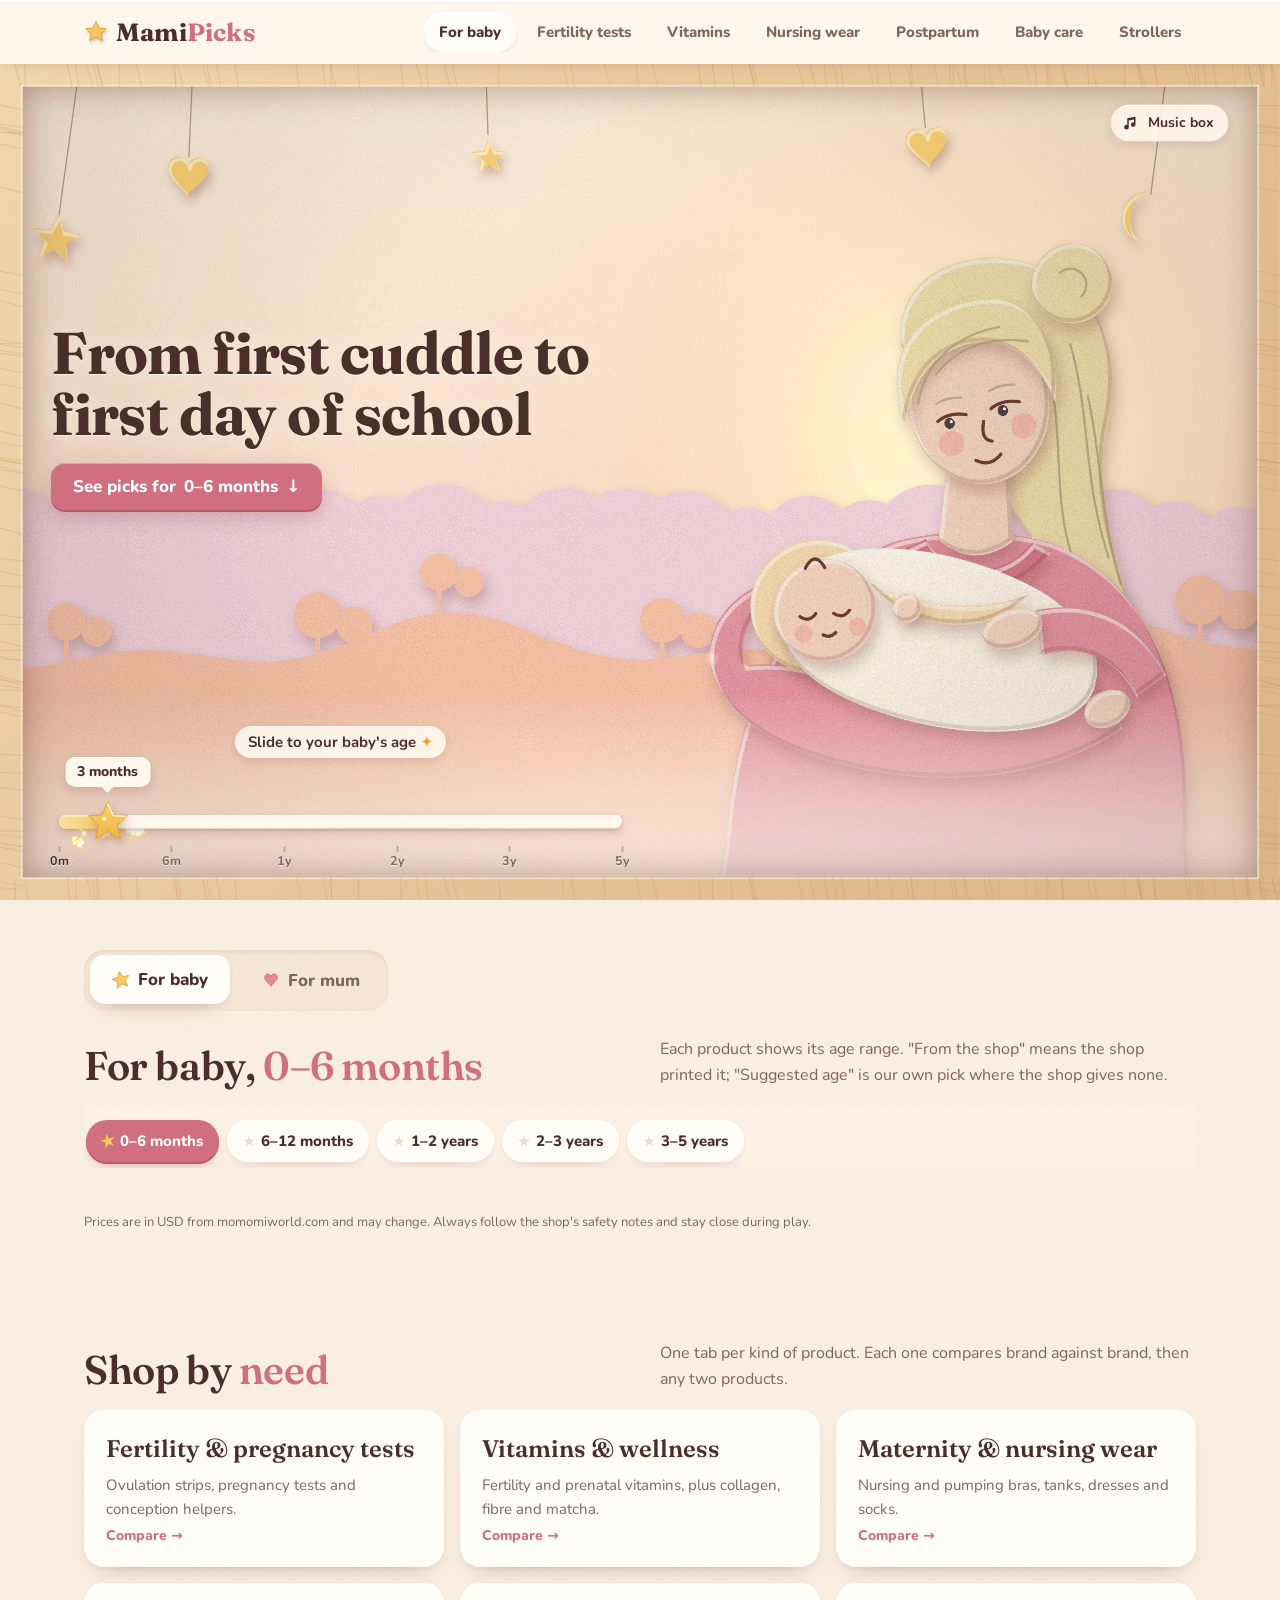
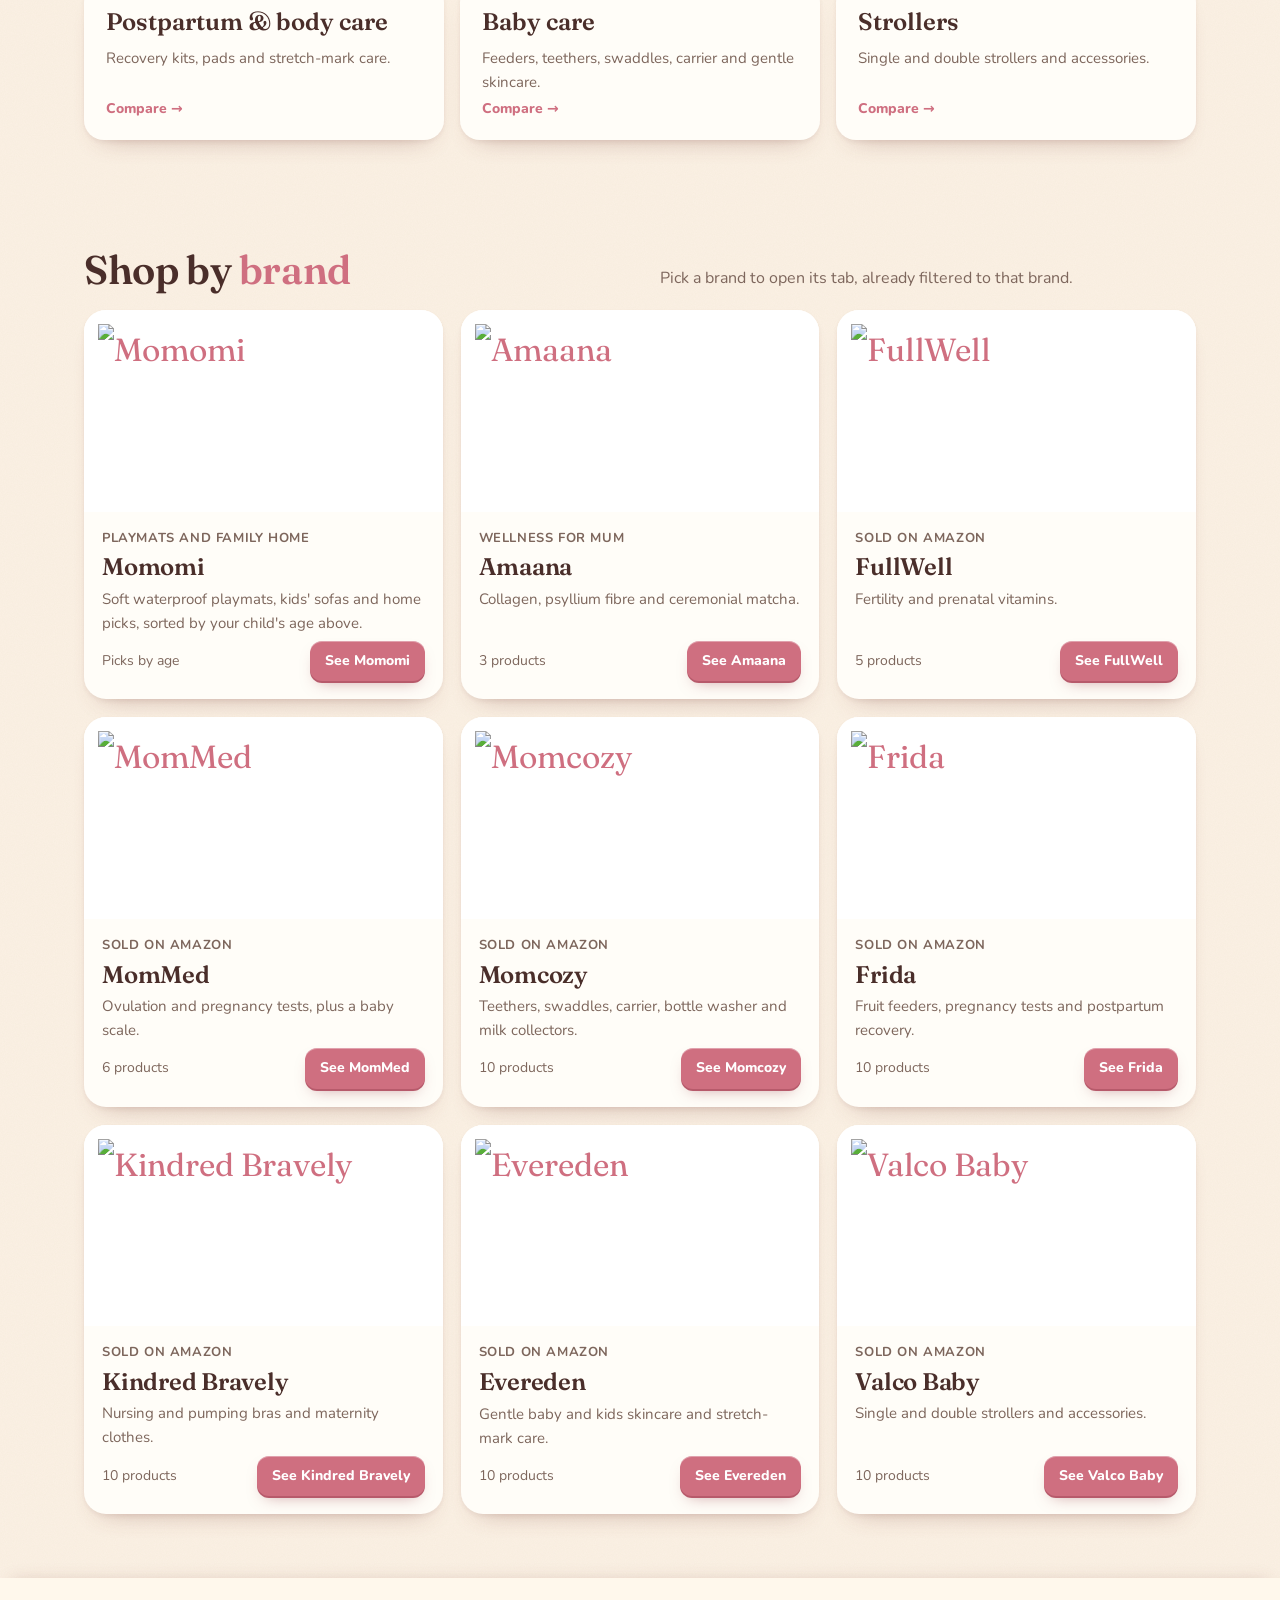
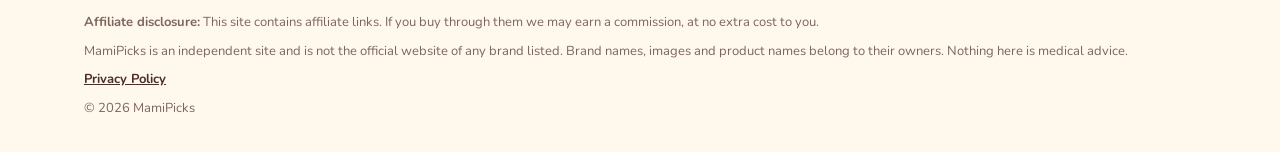
==== commit d68adddc: "Merge pull request #1 from thanhle2503/claude/project-thread-tcbimi MamiPicks: product-type tabs in " ====
--- a/index.html
+++ b/index.html
@@ -57,17 +57,6 @@
 nav.top a{padding:8px 15px;border-radius:999px;font-weight:800;font-size:15px;color:var(--mut);transition:background .2s,color .2s,box-shadow .2s}
 nav.top a:hover{color:var(--ink);background:var(--paper)}
 nav.top a.on{color:var(--ink);background:var(--card);box-shadow:var(--shadow)}
-/* two raised buttons; the one you are on glows */
-nav.top.two{gap:10px;overflow:visible}
-nav.top.two a{background:var(--card);color:var(--ink);padding:9px 18px;box-shadow:0 2px 0 rgba(160,110,80,.25),0 6px 14px -6px rgba(120,60,50,.4);transform:translateY(-1px)}
-nav.top.two a span{color:var(--gold-d);margin-right:2px}
-nav.top.two a[data-tab="mom"] span{color:var(--rose)}
-nav.top.two a.on{background:var(--rose);color:#fff;box-shadow:0 2px 0 var(--rose-d),0 0 0 4px rgba(228,138,153,.25),0 0 22px 4px rgba(246,201,95,.55);animation:navGlow 2.6s ease-in-out infinite}
-nav.top.two a.on span{color:#fff}
-@keyframes navGlow{0%,100%{box-shadow:0 2px 0 var(--rose-d),0 0 0 4px rgba(228,138,153,.22),0 0 16px 2px rgba(246,201,95,.45)}50%{box-shadow:0 2px 0 var(--rose-d),0 0 0 5px rgba(228,138,153,.3),0 0 28px 7px rgba(246,201,95,.7)}}
-@media(prefers-reduced-motion:reduce){nav.top.two a.on{animation:none}}
-@media(max-width:760px){header .wrap{gap:8px}.logo{font-size:20px}nav.top.two{gap:6px}nav.top.two a{padding:7px 11px;font-size:14px}.logo svg{width:20px;height:20px}}
-@media(max-width:420px){.logo{font-size:19px}.logo svg{width:18px;height:18px}nav.top.two a{padding:6px 10px;font-size:13.5px}}
 
 .btn{display:inline-flex;align-items:center;justify-content:center;background:var(--rose);color:#fff;padding:12px 22px;border-radius:14px;font-weight:800;font-size:15px;border:0;cursor:pointer;font-family:inherit;
   box-shadow:0 2px 0 var(--rose-d),0 8px 16px -8px rgba(150,60,70,.5),inset 0 1px 0 rgba(255,255,255,.35);transition:transform .15s,background .2s}
@@ -92,19 +81,6 @@
   box-shadow:0 2px 0 var(--rose-d),0 8px 18px rgba(150,60,70,.25),inset 0 1px 0 rgba(255,255,255,.35);transition:transform .15s,background .2s}
 .hero-cta:hover{transform:translateY(-1px);background:var(--rose-d)}
 .hero-cta .arr{transition:transform .2s}.hero-cta:hover .arr{transform:translateY(2px)}
-.hero.mum .copy-baby,.hero.mum .age-ui,.hero:not(.mum) .copy-mum{display:none}
-.mum-lead{font:inherit;font-weight:800;font-size:18px;line-height:1.3;text-align:left;cursor:pointer;color:var(--ink);background:rgba(255,253,248,.95);border:0;padding:14px 18px;border-radius:16px;display:inline-flex;align-items:center;gap:10px;
-  box-shadow:0 2px 0 rgba(160,110,80,.25),0 8px 18px -8px rgba(120,60,50,.45),0 0 0 4px rgba(246,201,95,.28);transition:transform .2s,box-shadow .2s;animation:leadGlow 2.8s ease-in-out infinite}
-.mum-lead span{color:var(--rose);transition:transform .2s}
-.mum-lead:hover{transform:translateY(-2px)}.mum-lead:hover span{transform:translateX(3px)}
-@keyframes leadGlow{0%,100%{box-shadow:0 2px 0 rgba(160,110,80,.25),0 8px 18px -8px rgba(120,60,50,.45),0 0 0 4px rgba(246,201,95,.22)}50%{box-shadow:0 2px 0 rgba(160,110,80,.25),0 8px 18px -8px rgba(120,60,50,.45),0 0 0 6px rgba(246,201,95,.45),0 0 24px 4px rgba(246,201,95,.4)}}
-@media(prefers-reduced-motion:reduce){.mum-lead{animation:none}}
-.sit{display:grid;grid-template-columns:1fr 1fr;gap:10px;width:100%}
-.sit button{font:inherit;font-weight:800;font-size:15px;text-align:left;cursor:pointer;color:var(--ink);background:rgba(255,253,248,.95);border:0;border-radius:16px;padding:12px 14px;display:flex;align-items:center;gap:10px;
-  box-shadow:0 2px 0 rgba(160,110,80,.25),0 8px 16px -8px rgba(120,60,50,.4);transition:transform .2s,background .2s}
-.sit button:hover{transform:translateY(-2px)}
-.sit button.on{background:var(--rose);color:#fff}
-.sit i{font-style:normal;font-size:20px}
 .hero .age-ui{position:relative;justify-self:start;width:min(600px,44vw);padding-top:74px;margin-left:8px}
 .hero .spark{position:absolute;left:-40px;top:-30px;width:calc(100% + 80px);height:calc(100% + 60px);pointer-events:none}
 .hero .hint{position:absolute;left:0;right:0;top:0;text-align:center;opacity:0;transition:opacity .5s;pointer-events:none}
@@ -195,46 +171,6 @@
 .note{color:var(--mut);font-size:13px;margin-top:18px}
 .care{background:var(--peach);border-radius:16px;padding:12px 16px;font-size:14.5px;color:#7a4a2a;margin-bottom:16px;box-shadow:var(--shadow)}
 .empty{color:var(--mut);padding:20px 0}
-.card{cursor:pointer}
-.card .more{font-size:13px;font-weight:800;color:var(--rose)}
-.type em{font-style:normal;color:var(--mut);font-size:13px;font-weight:700}
-.rv{background:var(--card);border-radius:18px;padding:16px 18px;box-shadow:var(--shadow);display:flex;flex-direction:column;gap:6px}.rv .s{color:var(--gold-d)}.rv p{color:var(--mut);font-size:14.5px;flex:1}.rv small{color:var(--mut);font-size:12.5px}.rv em{font-style:normal;font-weight:700}
-.agenotes{display:grid;grid-template-columns:1fr 1fr;gap:14px}
-.agenotes div{background:var(--card);border-radius:18px;padding:16px 18px;box-shadow:var(--shadow)}
-.agenotes b{display:block;margin-bottom:6px}
-.agenotes ul{margin:0;padding-left:18px;color:var(--mut);display:flex;flex-direction:column;gap:6px}
-.agenotes .safe{background:#fff6e6}
-.advback{position:fixed;inset:0;z-index:58;background:rgba(74,46,42,.42);backdrop-filter:blur(3px);-webkit-backdrop-filter:blur(3px);opacity:0;pointer-events:none;transition:opacity .3s}
-.advback.on{opacity:1;pointer-events:auto}
-.advbox{position:fixed;z-index:59;left:50%;top:50%;width:min(580px,calc(100% - 32px));max-height:86svh;overflow:auto;background:var(--card);border-radius:26px;box-shadow:0 30px 60px -20px rgba(90,40,30,.55);
-  transform:translate(-50%,-46%) scale(.96);opacity:0;pointer-events:none;transition:transform .35s cubic-bezier(.2,.8,.3,1.1),opacity .25s}
-.advbox.on{transform:translate(-50%,-50%) scale(1);opacity:1;pointer-events:auto}
-.advbox .advx{position:absolute;top:14px;right:14px;font:inherit;font-size:20px;line-height:1;width:38px;height:38px;border-radius:50%;border:0;background:var(--bg);color:var(--ink);cursor:pointer;box-shadow:0 3px 10px rgba(120,60,50,.18)}
-.adv{padding:26px 24px 24px}
-.adv .opts.sitopts{display:grid;grid-template-columns:1fr 1fr;gap:10px}
-.adv .opts.sitopts button{text-align:left;display:flex;align-items:center;gap:10px}
-.adv .sitopts i{font-size:20px}
-@media(max-width:760px){.advbox{left:0;right:0;top:auto;bottom:0;width:100%;max-height:88svh;border-radius:24px 24px 0 0;transform:translateY(105%);opacity:1}
-  .advbox.on{transform:translateY(0)}.adv{padding:30px 18px calc(22px + env(safe-area-inset-bottom,0px))}
-  .advbox:before{content:"";position:absolute;top:8px;left:50%;width:42px;height:5px;margin-left:-21px;border-radius:3px;background:var(--line)}}
-.badge.best{background:var(--gold);color:var(--ink)}
-.why{font-size:13.5px;font-weight:700;color:var(--rose-d);background:var(--rose-l);border-radius:10px;padding:6px 10px}
-.advhead{display:flex;flex-wrap:wrap;justify-content:space-between;align-items:center;gap:10px}
-.advhead .sub{margin-bottom:6px}
-.advhead button{font:inherit;font-weight:800;cursor:pointer;border:1.5px solid var(--line);background:var(--card);color:var(--ink);border-radius:12px;padding:8px 14px}
-.adv h3{font-size:24px;margin:2px 44px 6px 0}
-.adv .step{display:block;padding-right:46px}
-#advOut{scroll-margin-top:80px}
-.adv .step{color:var(--mut);font-weight:700;font-size:13px;text-transform:uppercase;letter-spacing:.06em}
-.adv .opts{display:flex;flex-wrap:wrap;gap:10px;margin-top:12px}
-.adv .opts i{font-style:normal;margin-right:8px}
-.adv .opts button{font:inherit;font-weight:800;font-size:15px;cursor:pointer;background:var(--bg);color:var(--ink);border:1.5px solid var(--line);border-radius:14px;padding:11px 16px;transition:transform .15s,background .2s}
-.adv .opts button:hover{transform:translateY(-2px);background:var(--rose-l)}
-.adv .nav{display:flex;gap:14px;margin-top:14px}
-.adv .nav button{font:inherit;font-weight:700;background:none;border:0;color:var(--mut);cursor:pointer;text-decoration:underline}
-.adv .dots{display:flex;gap:6px;margin:10px 0 2px}.adv .dots i{width:26px;height:6px;border-radius:3px;background:var(--line)}.adv .dots i.on{background:var(--rose)}
-.caution{background:var(--peach);border-radius:12px;padding:10px 14px;margin-top:12px;font-size:14px;color:#7a4a2a}
-@media(max-width:760px){.agenotes{grid-template-columns:1fr}.sit{grid-template-columns:1fr 1fr}.sit button{font-size:14px;padding:10px 12px}.mum-lead{font-size:16px}}
 
 footer{padding-block:34px;color:var(--mut);font-size:13px;background:var(--paper);box-shadow:0 -1px 0 #fff inset,0 -6px 18px -12px rgba(120,60,50,.3)}
 footer .wrap{display:flex;flex-direction:column;gap:8px}
@@ -251,9 +187,14 @@
 
 <header><div class="wrap">
   <a class="logo" href="./"><svg viewBox="-24 -24 48 48" aria-hidden="true"><path d="M0 -21 L6.2 -7.4 L20.4 -6.6 L9.6 3.2 L12.9 17.4 L0 9.8 L-12.9 17.4 L-9.6 3.2 L-20.4 -6.6 L-6.2 -7.4 Z" fill="#f6c95f" stroke="#e2a238" stroke-width="2" stroke-linejoin="round"/></svg><span class="w">Mami<b>Picks</b></span></a>
-  <nav class="top two" id="nav">
-    <a href="#baby" data-tab="baby" class="on"><span aria-hidden="true">★</span> For baby</a>
-    <a href="#mom" data-tab="mom"><span aria-hidden="true">♥</span> For mum</a>
+  <nav class="top" id="nav">
+    <a href="#baby" data-tab="baby" class="on">For baby</a>
+    <a href="fertility/">Fertility tests</a>
+    <a href="vitamins/">Vitamins</a>
+    <a href="nursing-wear/">Nursing wear</a>
+    <a href="postpartum/">Postpartum</a>
+    <a href="baby-care/">Baby care</a>
+    <a href="strollers/">Strollers</a>
   </nav>
 </div></header>
 
@@ -268,11 +209,7 @@
         <span>Music box</span>
       </button>
     </div>
-    <div class="copy copy-mum">
-      <h1>Look after you, too</h1>
-      <button type="button" class="mum-lead" id="advOpen">Tell us where you are, and we'll pick what helps <span aria-hidden="true">→</span></button>
-    </div>
-    <div class="copy copy-baby">
+    <div class="copy">
       <h1>From first cuddle to first day of school</h1>
       <a class="hero-cta" href="#baby">See picks for <span class="hero-cta-age">0–6 months</span> <span class="arr" aria-hidden="true">↓</span></a>
     </div>
@@ -297,6 +234,10 @@
 </div>
 
 <section id="baby"><div class="wrap">
+  <div class="tabs" role="tablist">
+    <button type="button" data-tab="baby" class="on" role="tab"><svg viewBox="-24 -24 48 48" aria-hidden="true"><path d="M0 -21 L6.2 -7.4 L20.4 -6.6 L9.6 3.2 L12.9 17.4 L0 9.8 L-12.9 17.4 L-9.6 3.2 L-20.4 -6.6 L-6.2 -7.4 Z" fill="#f6c95f" stroke="#e2a238" stroke-width="2" stroke-linejoin="round"/></svg>For baby</button>
+    <button type="button" data-tab="mom" role="tab"><svg viewBox="-10 -10 20 20" aria-hidden="true"><path d="M0 -4 C0 -9 -7 -9 -7 -4 C-7 0 0 4 0 6 C0 4 7 0 7 -4 C7 -9 0 -9 0 -4 Z" fill="#e48a99" stroke="#cf6f80" stroke-width="1"/></svg>For mum</button>
+  </div>
   <div id="pane-baby">
     <div class="intro">
       <h2 id="babyTitle">For baby</h2>
@@ -304,23 +245,14 @@
     </div>
     <div class="sticky"><div class="ages row" id="agesRow"></div></div>
     <div class="grid" id="babyGrid"></div>
-    <p class="note">Prices are in USD from momomiworld.com and Amazon and may change. Always follow the shop's safety notes and stay close during play.</p>
-    <h3 class="sub" id="moreTitle">Not quite right? See more</h3>
-    <div class="types" id="typeGridBaby"></div>
-    <h3 class="sub" id="notesTitle">MamiPicks notes</h3>
-    <div class="agenotes" id="ageNotes"></div>
-    <div id="revWrap" hidden><h3 class="sub">What parents say</h3><div class="grid" id="revGrid"></div></div>
+    <p class="note">Prices are in USD from momomiworld.com and may change. Always follow the shop's safety notes and stay close during play.</p>
   </div>
 
   <div id="pane-mom" hidden>
-    <div id="advOut" hidden>
-      <div class="advhead"><h3 class="sub" id="advTitle">Picked for you</h3><button type="button" data-restart>↻ Start over</button></div>
-      <div id="advNote"></div>
-      <div class="grid" id="advGrid"></div>
-      <div id="advMoreWrap" hidden><h3 class="sub">More that fit</h3><div class="grid" id="advMore"></div></div>
+    <div class="intro" id="mom">
+      <h2>For <em>mum</em></h2>
+      <p>Everyday wellness from Amaana, and home picks from Momomi for calmer nights and easier clean-ups.</p>
     </div>
-    <h3 class="sub">Shop by need</h3>
-    <div class="types" id="typeGrid"></div>
     <h3 class="sub">Wellness</h3>
     <p class="care">Pregnant or breastfeeding? Check with your doctor before starting any supplement. Matcha contains caffeine.</p>
     <div class="grid" id="momWell"></div>
@@ -331,8 +263,13 @@
     <p class="note">Prices are in USD from amaanahealth.com and momomiworld.com and may change.</p>
   </div>
 </div></section>
-<div class="advback" id="advBack"></div>
-<div class="advbox" id="advBox" role="dialog" aria-modal="true" aria-label="Your MamiPicks advisor"><button type="button" class="advx" data-close aria-label="Close">×</button><div class="adv" id="adv"></div></div>
+<section id="types"><div class="wrap">
+  <div class="intro">
+    <h2>Shop by <em>need</em></h2>
+    <p>One tab per kind of product. Each one compares brand against brand, then any two products.</p>
+  </div>
+  <div class="types" id="typeGrid"></div>
+</div></section>
 <section id="brands"><div class="wrap">
   <div class="intro">
     <h2>Shop by <em>brand</em></h2>
@@ -350,9 +287,6 @@
 </div></footer>
 
 <script src="products.js"></script>
-<script src="assets/js/advice.js"></script>
-<script src="assets/js/details.js"></script>
-<script src="assets/js/panel.js"></script>
 <script>
 /* =====================================================================
    SETTINGS – EDIT ONLY THIS PART
@@ -360,8 +294,7 @@
    ===================================================================== */
 const SHOPS = {
   momomi: { name:"Momomi", site:"https://momomiworld.com/products/", track:"?bg_ref=OX212FlCn2", img:"https://momomiworld.com/cdn/shop/" },
-  amaana: { name:"Amaana", site:"https://amaanahealth.com/product/",  track:"/?ref=kyzniaqb",    img:"" },
-  amazon: { name:"Amazon", site:"", track:"", img:"" }
+  amaana: { name:"Amaana", site:"https://amaanahealth.com/product/",  track:"/?ref=kyzniaqb",    img:"" }
 };
 // Age stages (order = display order, and the same order as the hero slider)
 const AGES = [
@@ -374,22 +307,14 @@
 // Age rules by product type. food = only that exact stage. clothes = that stage and older sizes.
 // Any other type shows when the chosen stage is in the product's age list.
 const AGE_RULES = { food:"exact", clothes:"thisAndOlder" };
-// Which product types come first at each age (then the ones made for the narrowest age range)
-const STAGE_FIRST = {
-  "0-6m":  ["care","feed","guide"],
-  "6-12m": ["feed","care","toy"],
-  "1-2y":  ["toy","feed","book"],
-  "2-3y":  ["book","toy","guide"],
-  "3-5y":  ["book","toy","guide"]
-};
 // TABS: one page per product type (the menu at the top)
 const TABS = [
   { page:"fertility/", label:"Fertility & pregnancy tests", text:"Ovulation strips, pregnancy tests and conception helpers." },
   { page:"vitamins/", label:"Vitamins & wellness", text:"Fertility and prenatal vitamins, plus collagen, fibre and matcha." },
-  { page:"nursing-wear/", label:"Maternity & nursing wear", text:"Nursing bras, maternity clothes, a wearable pump and nursing pillow." },
-  { page:"postpartum/", label:"Postpartum & body care", text:"Belly bands, pregnancy pillow, recovery kits and stretch-mark care." },
-  { page:"baby-care/", label:"Baby care", text:"Feeders, carriers, gate, monitor and gentle skin and hair care." },
-  { page:"strollers/", label:"Strollers", text:"Single, double, convertible and travel strollers and accessories." }
+  { page:"nursing-wear/", label:"Maternity & nursing wear", text:"Nursing and pumping bras, tanks, dresses and socks." },
+  { page:"postpartum/", label:"Postpartum & body care", text:"Recovery kits, pads and stretch-mark care." },
+  { page:"baby-care/", label:"Baby care", text:"Feeders, teethers, swaddles, carrier and gentle skincare." },
+  { page:"strollers/", label:"Strollers", text:"Single and double strollers and accessories." }
 ];
 // BRAND CARDS under "Shop by brand". page = the tab, ?brand= opens it filtered. img:"" shows the name until a photo is added.
 const BRAND_CARDS = [
@@ -397,11 +322,11 @@
   { page:"vitamins/?brand=amaana", label:"Amaana", kind:"Wellness for mum", text:"Collagen, psyllium fibre and ceremonial matcha.", count:"3 products", img:"https://amaanahealth.com/wp-content/uploads/2026/08/Amaana_Collagen_Beige_1254x1254.png" },
   { page:"vitamins/?brand=fullwell", label:"FullWell", kind:"Sold on Amazon", text:"Fertility and prenatal vitamins.", count:"5 products", img:"https://m.media-amazon.com/images/I/61VrpImPmgL._AC_SL1500_.jpg" },
   { page:"fertility/?brand=mommed", label:"MomMed", kind:"Sold on Amazon", text:"Ovulation and pregnancy tests, plus a baby scale.", count:"6 products", img:"https://m.media-amazon.com/images/I/61uuc6avjTL._AC_SL1500_.jpg" },
-  { page:"baby-care/?brand=momcozy", label:"Momcozy", kind:"Sold on Amazon", text:"Carriers, breast pump, belly bands, strollers, monitor and feeding helpers.", count:"28 products", img:"https://m.media-amazon.com/images/I/71xi0xTEOIL._AC_SL1500_.jpg" },
+  { page:"baby-care/?brand=momcozy", label:"Momcozy", kind:"Sold on Amazon", text:"Teethers, swaddles, carrier, bottle washer and milk collectors.", count:"10 products", img:"https://m.media-amazon.com/images/I/71xi0xTEOIL._AC_SL1500_.jpg" },
   { page:"baby-care/?brand=frida", label:"Frida", kind:"Sold on Amazon", text:"Fruit feeders, pregnancy tests and postpartum recovery.", count:"10 products", img:"https://m.media-amazon.com/images/I/61dNYI6tLqL._AC_SL1500_.jpg" },
   { page:"nursing-wear/?brand=kindred", label:"Kindred Bravely", kind:"Sold on Amazon", text:"Nursing and pumping bras and maternity clothes.", count:"10 products", img:"https://m.media-amazon.com/images/I/71n6eO4GSUL._AC_SL1500_.jpg" },
-  { page:"baby-care/?brand=evereden", label:"Evereden", kind:"Sold on Amazon", text:"Gentle baby and kids skin and hair care, and stretch-mark care.", count:"30 products", img:"https://m.media-amazon.com/images/I/61M4gVN2vkL._AC_SL1500_.jpg" },
-  { page:"strollers/?brand=valco", label:"Valco Baby", kind:"Sold on Amazon", text:"Single and double strollers and accessories.", count:"12 products", img:"https://m.media-amazon.com/images/I/91XUQyCRPUL._AC_SL1500_.jpg" }
+  { page:"baby-care/?brand=evereden", label:"Evereden", kind:"Sold on Amazon", text:"Gentle baby and kids skincare and stretch-mark care.", count:"10 products", img:"https://m.media-amazon.com/images/I/61M4gVN2vkL._AC_SL1500_.jpg" },
+  { page:"strollers/?brand=valco", label:"Valco Baby", kind:"Sold on Amazon", text:"Single and double strollers and accessories.", count:"10 products", img:"https://m.media-amazon.com/images/I/91XUQyCRPUL._AC_SL1500_.jpg" }
 ];
 // Paste the TermsFeed link here when it is ready, e.g. "https://www.termsfeed.com/live/xxxx"
 const PRIVACY_URL = "privacy.html";
@@ -409,7 +334,7 @@
 
 var REDUCE = false; // keep the gentle page effects on every device
 function esc(s){ return String(s==null?"":s).replace(/[&<>"]/g,function(c){return {"&":"&amp;","<":"&lt;",">":"&gt;",'"':"&quot;"}[c];}); }
-function linkOf(p){ if(p.link) return p.link; var s=SHOPS[p.shop||"momomi"]; return s.site+encodeURIComponent(p.h).replace(/%E2%84%A2/gi,"%E2%84%A2")+s.track; }
+function linkOf(p){ var s=SHOPS[p.shop||"momomi"]; return s.site+encodeURIComponent(p.h).replace(/%E2%84%A2/gi,"%E2%84%A2")+s.track; }
 function imgOf(p){ return /^https?:/.test(p.img) ? p.img : SHOPS[p.shop||"momomi"].img+p.img+(p.img.indexOf("?")>-1?"&":"?")+"width=600"; }
 var stageIdx = {}; AGES.forEach(function(a,i){ stageIdx[a.id]=i; });
 function fits(p, stage){
@@ -418,36 +343,16 @@
   if(rule==="thisAndOlder") return p.ages.some(function(a){ return stageIdx[a]>=stageIdx[stage]; });
   return p.ages.indexOf(stage)>-1;
 }
-/* every card is registered so a tap can open the advice panel (assets/js/panel.js); only the button links out */
-var REG=[];
-function reg(p, ctx){ REG.push({p:p, ctx:ctx||{}}); return REG.length-1; }
-function card(p, withAge, ctx){
-  var r = reg(p, ctx);
+function card(p, withAge){
   var badge = withAge ? '<span class="badge'+(p.ageSrc==="ours"?' ours':'')+'">'+(p.ageSrc==="ours"?'Suggested age: ':'Ages ')+esc(p.ageText)+(p.ageSrc==="shop"?' (from the shop)':'')+'</span>' : '';
-  var shop = p.store || SHOPS[p.shop||"momomi"].name;
-  return '<article class="card" data-r="'+r+'" tabindex="0" role="button" aria-label="'+esc(p.name)+': see our advice"><div class="pic">'+badge+
-    '<img loading="lazy" alt="'+esc(p.name)+'" src="'+esc(imgOf(p))+'"></div><div class="body">'+
+  var shop = SHOPS[p.shop||"momomi"].name;
+  return '<article class="card"><a class="pic" target="_blank" rel="sponsored noopener" href="'+linkOf(p)+'">'+badge+
+    '<img loading="lazy" alt="'+esc(p.name)+'" src="'+esc(imgOf(p))+'"></a><div class="body">'+
     '<span class="kind">'+esc(p.kind)+(withAge?' · '+shop:'')+'</span><h3>'+esc(p.name)+'</h3><p>'+esc(p.text)+'</p>'+
     '<ul>'+p.points.map(function(t){return '<li>'+esc(t)+'</li>';}).join("")+'</ul>'+
-    '<span class="more">Our advice →</span>'+
     '<div class="foot"><span class="pr">'+(p.price?esc(p.price)+(p.was?'<s>'+esc(p.was)+'</s>':''):'<small>Price on the shop</small>')+'</span>'+
     '<a class="btn sm" target="_blank" rel="sponsored noopener" href="'+linkOf(p)+'">View on '+shop+'</a></div></div></article>';
 }
-
-function keyOf(p){ return p.id || (p.shop==="amaana" ? "am-"+p.h : p.h); }
-function openCard(el){
-  var e = REG[+el.getAttribute("data-r")]; if(!e || !window.MamiPanel) return;
-  var p = e.p, ctx = e.ctx;
-  if(p.ages){ var a = AGES[stageIdx[stage]]; ctx = Object.assign({}, ctx, {age:{label:a.label, fits:fits(p,stage)}}); }
-  MamiPanel.open({ key:keyOf(p), name:p.name, img:p.img && !/^https?:/.test(p.img) ? imgOf(p) : p.img, price:p.price, link:p.link || linkOf(p),
-    store:p.store || (p.shop ? SHOPS[p.shop].name : SHOPS.momomi.name), brand:p.brand || "", kind:p.kind, text:p.text, points:p.points, ageText:p.ageText }, ctx);
-}
-document.addEventListener("click",function(e){
-  var c = e.target.closest(".card[data-r]"); if(!c || e.target.closest("a")) return; openCard(c);
-});
-document.addEventListener("keydown",function(e){
-  if((e.key==="Enter"||e.key===" ") && e.target.matches && e.target.matches(".card[data-r]")){ e.preventDefault(); openCard(e.target); }
-});
 
 /* paper cards drop in when they scroll into view */
 var io = ("IntersectionObserver" in window) ? new IntersectionObserver(function(es){
@@ -478,39 +383,11 @@
 function renderBaby(){
   document.querySelectorAll(".ages button").forEach(function(b){ b.classList.toggle("on", b.dataset.age===stage); });
   var a = AGES[stageIdx[stage]];
-  var first = STAGE_FIRST[stage]||[];
-  var rank = function(p){ var i=first.indexOf(p.type); return (i<0?first.length:i)*10+p.ages.length; };
-  var list = window.MAMI_BABY.filter(function(p){ return fits(p,stage); }).sort(function(x,y){ return rank(x)-rank(y); });
+  var list = window.MAMI_BABY.filter(function(p){ return fits(p,stage); });
   document.getElementById("babyTitle").innerHTML = "For baby, <em>"+esc(a.label)+"</em>";
   var grid = document.getElementById("babyGrid");
   grid.innerHTML = list.length ? list.map(function(p){return card(p,true);}).join("") : '<p class="empty">Nothing for this age yet.</p>';
   reveal(grid);
-  renderMore(a);
-}
-/* "Not quite right?": the product lines that have something for this age, with their brands */
-function renderMore(a){
-  var lines = BABY_TABS.map(function(pg){
-    var t = TABS.filter(function(x){ return x.page===pg; })[0];
-    var inLine = window.MAMI_BABY.filter(function(p){ return p.line===pg && fits(p,stage); });
-    if(!t || !inLine.length) return "";
-    var brands = inLine.map(function(p){ return p.brand; }).filter(function(b,i,s){ return b && s.indexOf(b)===i; });
-    return '<a class="type" href="'+t.page+'"><b>'+esc(t.label)+'</b><small>'+esc(t.text)+'</small><em>'+inLine.length+' for '+esc(a.label)+' · '+esc(brands.join(", "))+'</em><span>See the whole range →</span></a>';
-  }).join("");
-  document.getElementById("typeGridBaby").innerHTML = lines;
-  document.getElementById("moreTitle").hidden = !lines;
-  var n = (window.MAMI_AGE_NOTES||{})[stage];
-  // a few real Amazon reviews for products that fit this age
-  var D = window.MAMI_DETAILS||{}, revs = [];
-  window.MAMI_BABY.filter(function(p){ return p.id && fits(p,stage) && D[p.id] && D[p.id].rev && D[p.id].rev.length; }).forEach(function(p){
-    var r = D[p.id].rev.filter(function(x){ return (x.s||5)>=4; })[0]; if(r) revs.push({p:p, r:r});
-  });
-  revs = revs.slice(0,4);
-  document.getElementById("revWrap").hidden = !revs.length;
-  document.getElementById("revGrid").innerHTML = revs.map(function(x){
-    return '<div class="rv"><span class="s">'+"★★★★★".slice(0,Math.round(x.r.s||5))+'</span><b>'+esc(x.r.t)+'</b><p>'+esc(x.r.x)+'</p><small>'+esc(x.r.by)+' · on <em>'+esc(x.p.name)+'</em></small></div>'; }).join("");
-  document.getElementById("notesTitle").textContent = "MamiPicks notes for "+a.label;
-  document.getElementById("ageNotes").innerHTML = n ? '<div><b>What helps at this age</b><ul>'+n.tips.map(function(x){return '<li>'+esc(x)+'</li>';}).join("")+'</ul></div>'+
-    '<div class="safe"><b>Safety first</b><ul>'+n.safe.map(function(x){return '<li>'+esc(x)+'</li>';}).join("")+'</ul></div>' : '';
 }
 function renderMom(){
   var M = window.MAMI_MOM;
@@ -525,16 +402,13 @@
   document.getElementById("pane-baby").hidden = t!=="baby";
   document.getElementById("pane-mom").hidden = t!=="mom";
   document.querySelectorAll("[data-tab]").forEach(function(b){ b.classList.toggle("on", b.dataset.tab===t); });
-  if(window.MamiHero && MamiHero.setMum) MamiHero.setMum(t==="mom");
-  else document.querySelector(".hero").classList.toggle("mum", t==="mom");
   if(t==="mom" && !momRevealed){ momRevealed=true; ["momWell","momHome","momBundles"].forEach(function(id){ reveal(document.getElementById(id)); }); }
   if(t!==was && window.gsap && !REDUCE) gsap.fromTo("#pane-"+t,{autoAlpha:0,y:14},{autoAlpha:1,y:0,duration:.45,ease:"power2.out",clearProps:"transform"});
 }
 document.addEventListener("click",function(e){
   var b=e.target.closest("[data-tab]"); if(!b) return;
   e.preventDefault(); showTab(b.dataset.tab);
-  if(history.replaceState) history.replaceState(null,"",b.dataset.tab==="mom"?"#mom":location.pathname+location.search);
-  window.scrollTo({top:0,behavior:REDUCE?"auto":"smooth"});
+  document.getElementById("baby").scrollIntoView({behavior:REDUCE?"auto":"smooth"});
 });
 /* hero slider: letting go of the star filters the list; the button scrolls to it */
 document.addEventListener("mami:age",function(e){ setStage(AGES[e.detail.group].id,false); });
@@ -545,88 +419,12 @@
 });
 if(PRIVACY_URL){ document.getElementById("ppLink").href=PRIVACY_URL; document.getElementById("ppRow").hidden=false; }
 ageButtons(document.getElementById("agesRow"));
-function typeCards(list){ return list.map(function(t){
-  return '<a class="type" href="'+t.page+'"><b>'+esc(t.label)+'</b><small>'+esc(t.text)+'</small><span>Compare →</span></a>'; }).join(""); }
-var BABY_TABS = ["baby-care/","strollers/"];
-document.getElementById("typeGrid").innerHTML = typeCards(TABS.filter(function(t){ return BABY_TABS.indexOf(t.page)<0; }));
-document.getElementById("typeGridBaby").innerHTML = typeCards(TABS.filter(function(t){ return BABY_TABS.indexOf(t.page)>-1; }));
+document.getElementById("typeGrid").innerHTML = TABS.map(function(t){
+  return '<a class="type" href="'+t.page+'"><b>'+esc(t.label)+'</b><small>'+esc(t.text)+'</small><span>Compare →</span></a>'; }).join("");
 document.getElementById("brandGrid").innerHTML = BRAND_CARDS.map(function(b){
   return '<a class="brand" href="'+b.page+'">'+(b.img?'<div class="bpic"><img loading="lazy" alt="'+esc(b.label)+'" src="'+esc(b.img)+'"></div>':'<div class="bpic ph">'+esc(b.label)+'</div>')+
     '<div class="bbody"><small>'+esc(b.kind)+'</small><h3>'+esc(b.label)+'</h3><p>'+esc(b.text)+'</p><div class="meta"><span>'+esc(b.count)+'</span><span class="btn sm">See '+esc(b.label)+'</span></div></div></a>';
 }).join("");
-/* ---------- mum's advisor: a box with her situation, then 3-5 questions; then products picked for her ---------- */
-var ADV = window.MAMI_ADVISOR || [], adv = {sit:null, step:0, ans:[]};
-function sitHTML(){ return ADV.map(function(s){ return '<button type="button" data-sit="'+s.id+'"><i aria-hidden="true">'+s.icon+'</i>'+esc(s.label)+'</button>'; }).join(""); }
-function sitOf(id){ return ADV.filter(function(s){ return s.id===id; })[0]; }
-var advBox = document.getElementById("advBox"), advBack = document.getElementById("advBack"), advLast = null;
-function openAdv(){
-  adv = {sit:null, step:0, ans:[]}; renderAdv(); advLast = document.activeElement;
-  advBack.classList.add("on"); advBox.classList.add("on"); document.documentElement.style.overflow = "hidden";
-  setTimeout(function(){ var b = advBox.querySelector("[data-sit]"); if(b) b.focus(); }, 60);
-}
-function closeAdv(){
-  advBack.classList.remove("on"); advBox.classList.remove("on"); document.documentElement.style.overflow = "";
-  if(advLast && advLast.focus) advLast.focus();
-}
-function renderAdv(){
-  var el = document.getElementById("adv"), s = sitOf(adv.sit);
-  if(!s){ el.innerHTML = '<span class="step">Your MamiPicks advisor</span><h3>Where are you right now?</h3><div class="opts sitopts">'+sitHTML()+'</div>'; return; }
-  var q = s.qs[adv.step];
-  el.innerHTML = '<span class="step">'+esc(s.icon+" "+s.label)+' · question '+(adv.step+1)+' of '+s.qs.length+'</span>'+
-    '<div class="dots">'+s.qs.map(function(_,i){ return '<i class="'+(i<=adv.step?'on':'')+'"></i>'; }).join("")+'</div>'+
-    '<h3>'+esc(q.q)+'</h3><div class="opts">'+q.opts.map(function(o,i){ return '<button type="button" data-ans="'+i+'">'+esc(o.l)+'</button>'; }).join("")+'</div>'+
-    '<div class="nav"><button type="button" data-back>← Back</button></div>';
-  if(window.gsap && !REDUCE) gsap.fromTo(el.children,{x:18,autoAlpha:0},{x:0,autoAlpha:1,duration:.3,ease:"power2.out",stagger:.03});
-}
-function pickCard(x, best){
-  var it = x.it, ad = (window.MAMI_ADVICE||{})[it.id]||{};
-  var p = {id:it.id, name:it.name, kind:it.brand+" · "+it.kind, img:it.img, link:it.link, store:it.store,
-    price: it.price ? "$"+(+it.price).toFixed(2).replace(/\.00$/,"") : "", text: ad.about||"", points:(ad.pros||[]).slice(0,2)};
-  var h = card(p,false,{reasons:x.why});
-  if(best) h = h.replace('<div class="pic">','<div class="pic"><span class="badge best">★ Best match</span>');
-  if(x.why.length) h = h.replace('<ul>','<span class="why">For you: '+esc(x.why.join(" · "))+'</span><ul>');
-  return h;
-}
-// score every product in this situation by the tags of the answers
-function showPicks(s){
-  var picked = [], caution = false;
-  s.qs.forEach(function(q,i){ var o = q.opts[adv.ans[i]]; if(o){ picked.push(o); if(o.t.indexOf("caution")>-1) caution = true; } });
-  var pool = (window.MAMI_MUM_ITEMS||[]).filter(function(it){ return it.tags.some(function(x){ return s.pool.indexOf(x)>-1; }); });
-  var scored = pool.map(function(it){
-    var why = [];
-    picked.forEach(function(o){ if(o.t.some(function(x){ return it.tags.indexOf(x)>-1; }) && why.indexOf(o.l)<0) why.push(o.l); });
-    return {it:it, n:why.length, why:why};
-  }).sort(function(a,b){ return b.n-a.n || (a.it.price||0)-(b.it.price||0); });
-  var seen = {};
-  scored = scored.filter(function(x){ if(seen[x.it.name]) return false; seen[x.it.name]=1; return true; });
-  var top = scored.slice(0,6), more = scored.slice(6);
-  document.getElementById("advTitle").textContent = "Picked for you: "+s.label.toLowerCase();
-  document.getElementById("advNote").innerHTML = '<p class="note" style="margin:0 0 14px">Tap a product to see why it fits, and its pros and cons.</p>'+
-    (caution?'<p class="caution">Pregnant or breastfeeding? Check with your doctor or midwife before starting any supplement. Matcha contains caffeine.</p>':'');
-  document.getElementById("advGrid").innerHTML = top.map(function(x){ return pickCard(x,true); }).join("");
-  document.getElementById("advMore").innerHTML = more.map(function(x){ return pickCard(x,false); }).join("");
-  document.getElementById("advMoreWrap").hidden = !more.length;
-  document.getElementById("advOut").hidden = false;
-  closeAdv(); showTab("mom");
-  reveal(document.getElementById("advGrid")); reveal(document.getElementById("advMore"));
-  setTimeout(function(){ document.getElementById("advOut").scrollIntoView({behavior:REDUCE?"auto":"smooth", block:"start"}); }, 80);
-}
-document.getElementById("advOpen").addEventListener("click", openAdv);
-document.addEventListener("click",function(e){
-  var t = e.target;
-  if(t.closest("[data-restart]")){ openAdv(); return; }
-  if(t.closest("#advBox [data-close]") || t===advBack){ closeAdv(); return; }
-  var b = t.closest("#adv [data-sit]");
-  if(b){ adv = {sit:b.dataset.sit, step:0, ans:[]}; renderAdv(); return; }
-  if(t.closest("#adv [data-ans]")){
-    var s = sitOf(adv.sit); adv.ans[adv.step] = +t.closest("[data-ans]").dataset.ans; adv.step++;
-    if(adv.step >= s.qs.length) showPicks(s); else renderAdv();
-    return;
-  }
-  if(t.closest("#adv [data-back]")){ if(adv.step) adv.step--; else adv.sit = null; renderAdv(); }
-});
-document.addEventListener("keydown",function(e){ if(e.key==="Escape" && advBox.classList.contains("on")) closeAdv(); });
-
 renderMom();
 if(location.hash==="#mom") showTab("mom");
 document.getElementById("y").textContent=new Date().getFullYear();
@@ -635,7 +433,6 @@
 <script src="assets/js/mami-hero.js"></script>
 <script>
 renderBaby();
-if(!document.getElementById("pane-mom").hidden && window.MamiHero) MamiHero.setMum(true);
 if(window.gsap && !REDUCE){
   gsap.from(".hero .copy > *",{y:22,autoAlpha:0,duration:.8,ease:"power3.out",stagger:.12,delay:.2});
   gsap.from(".hero .age-ui",{y:20,autoAlpha:0,duration:.7,ease:"power3.out",delay:.6});
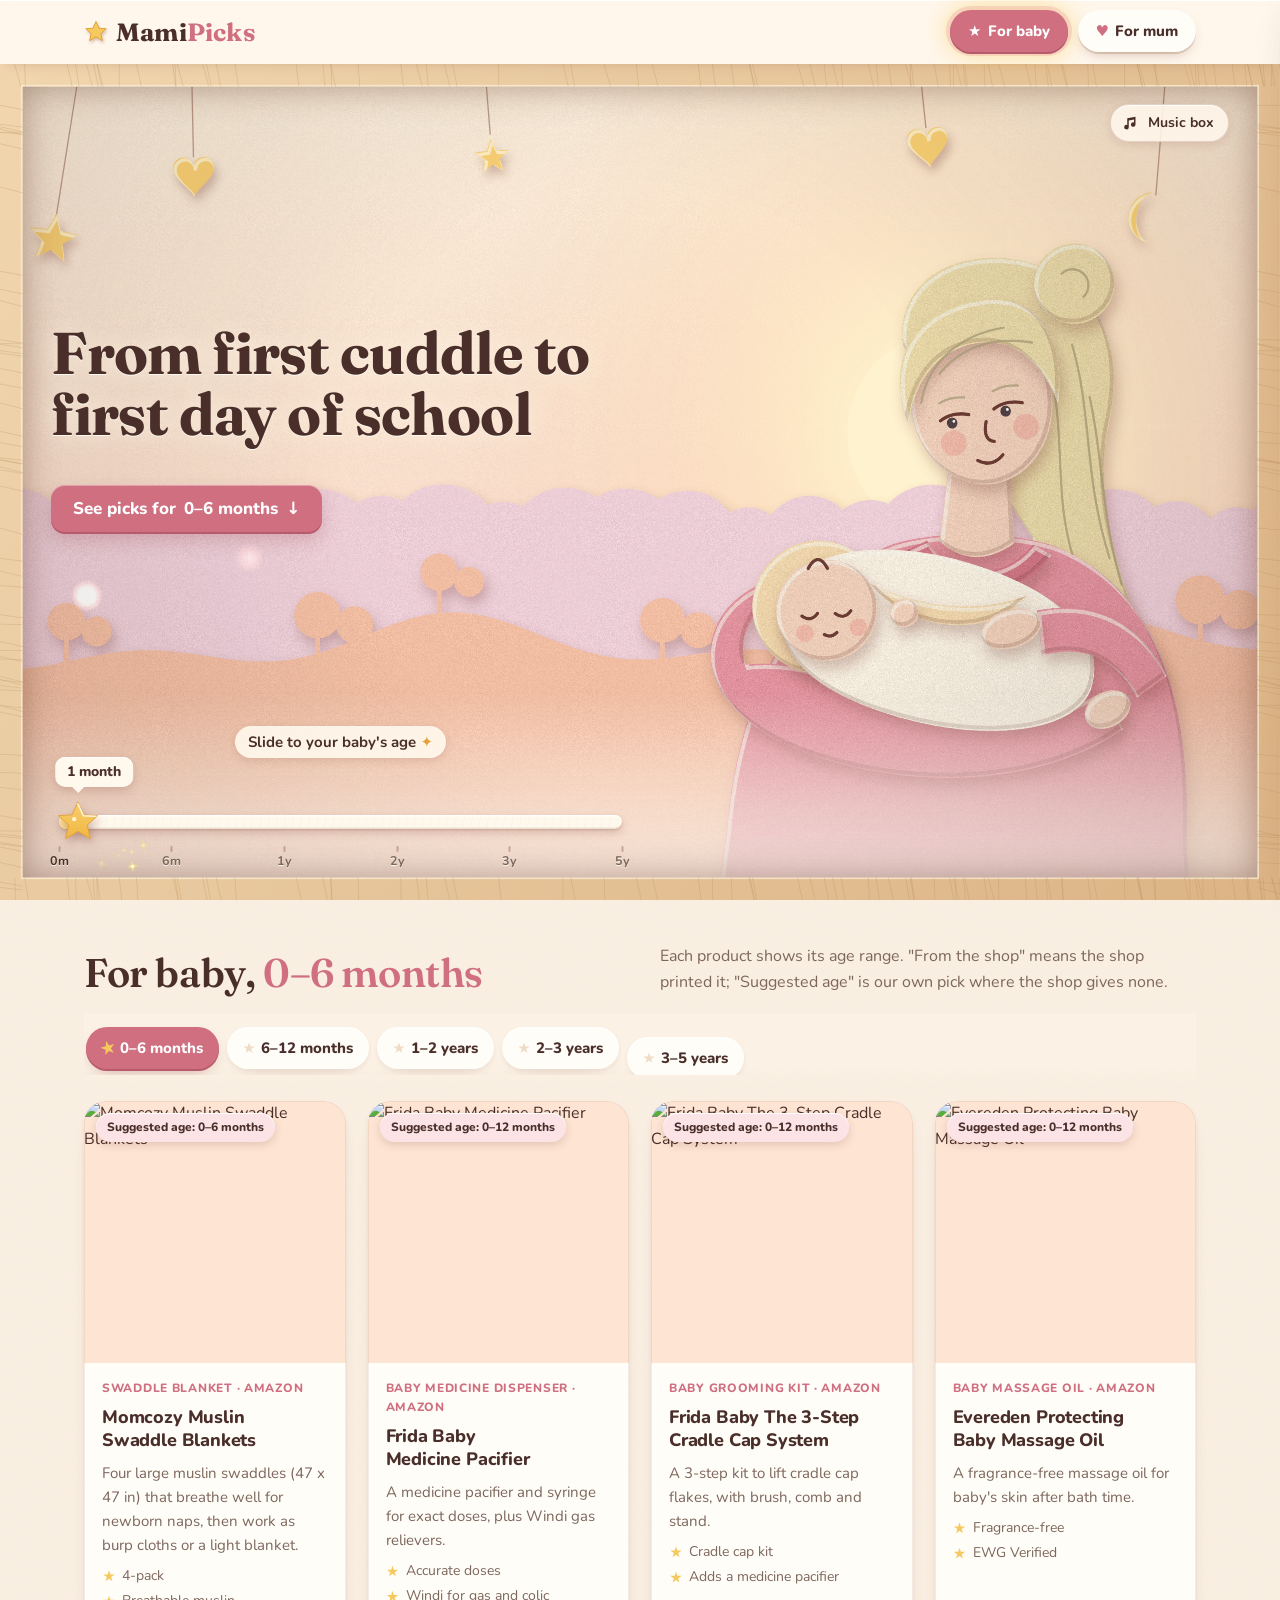
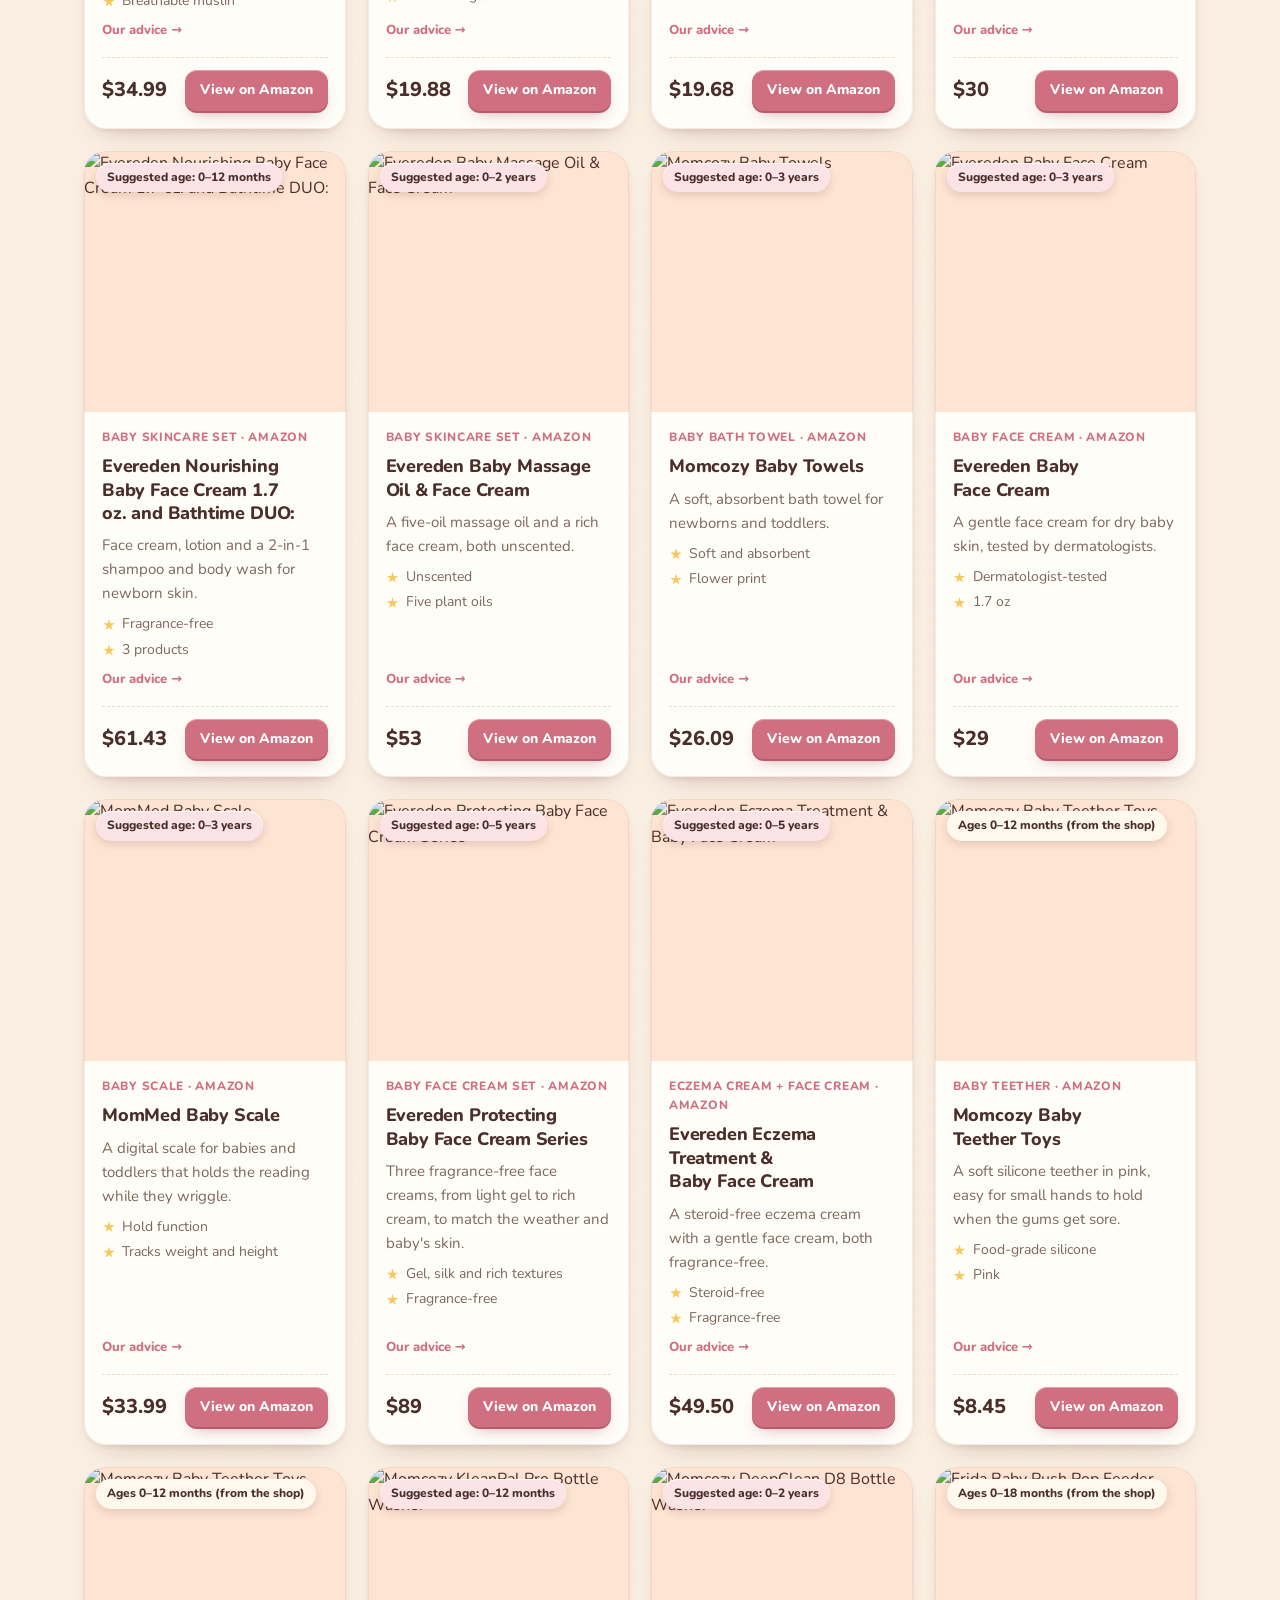
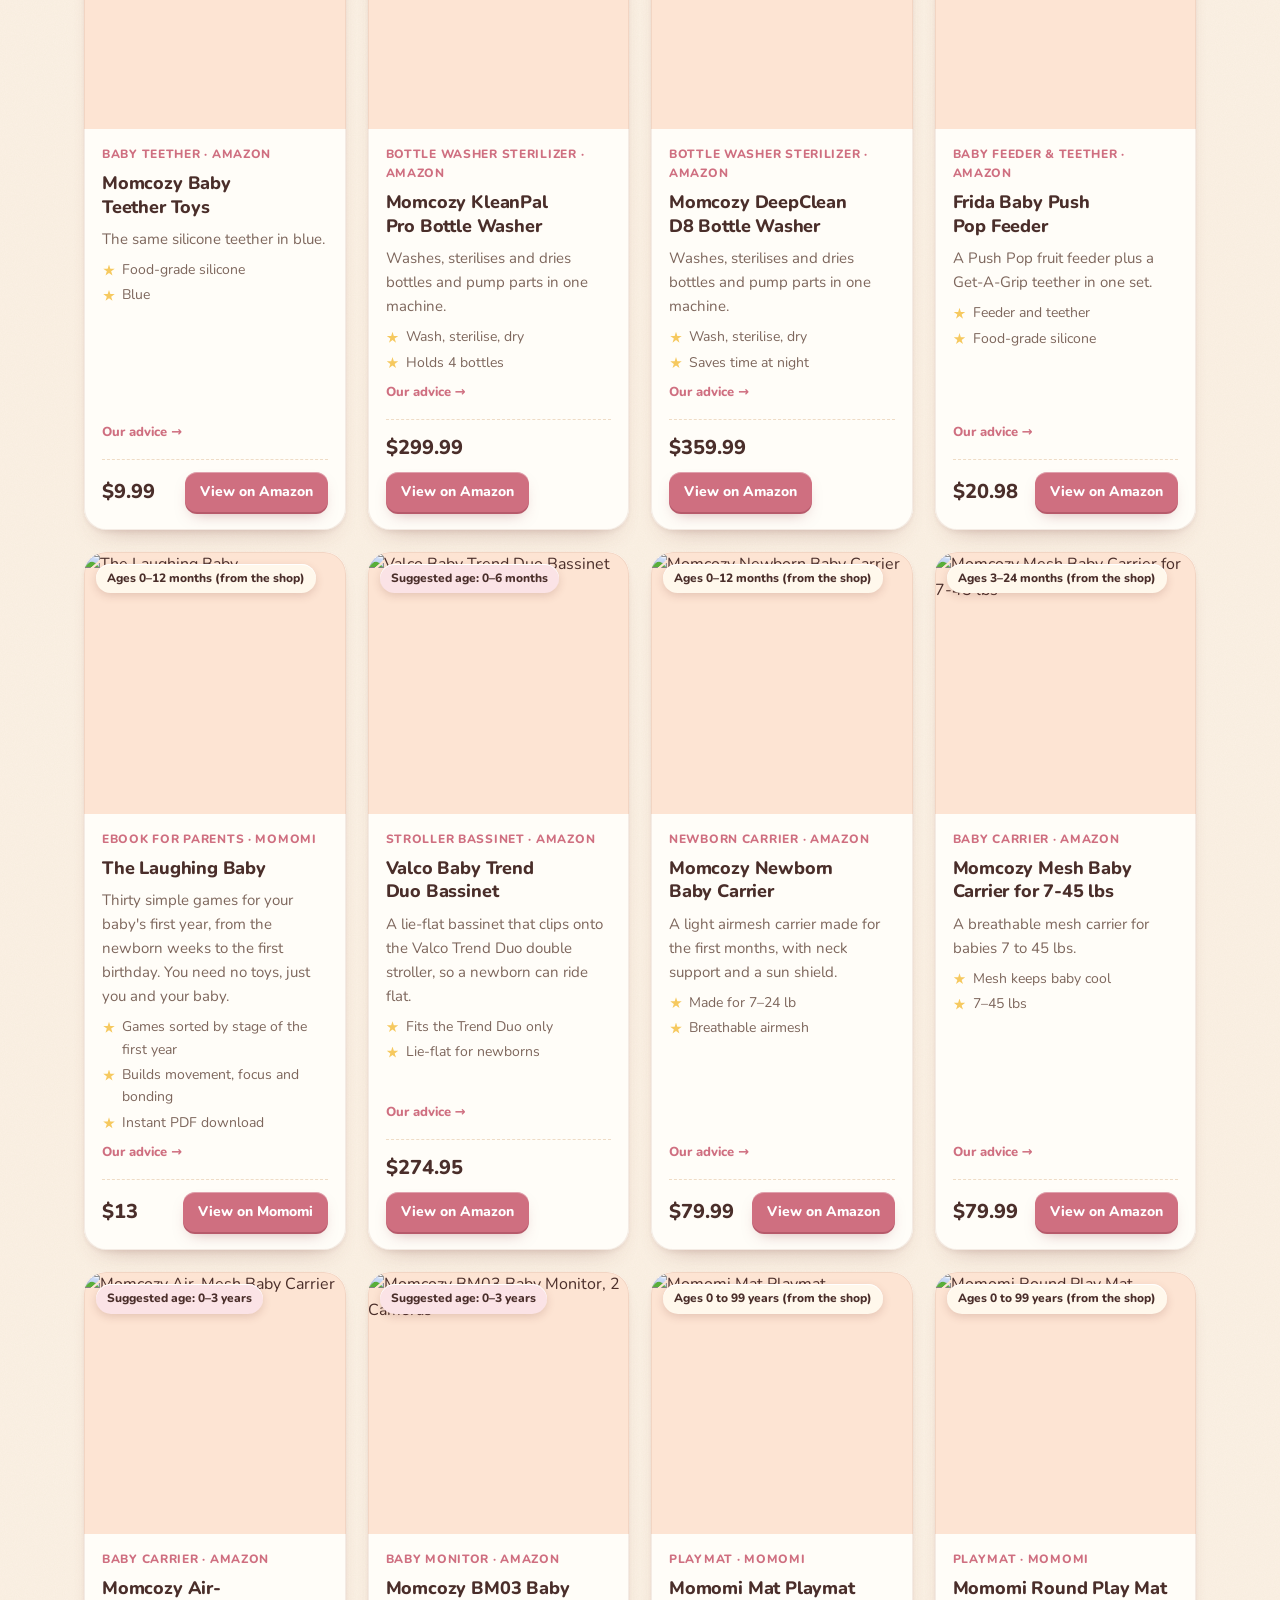
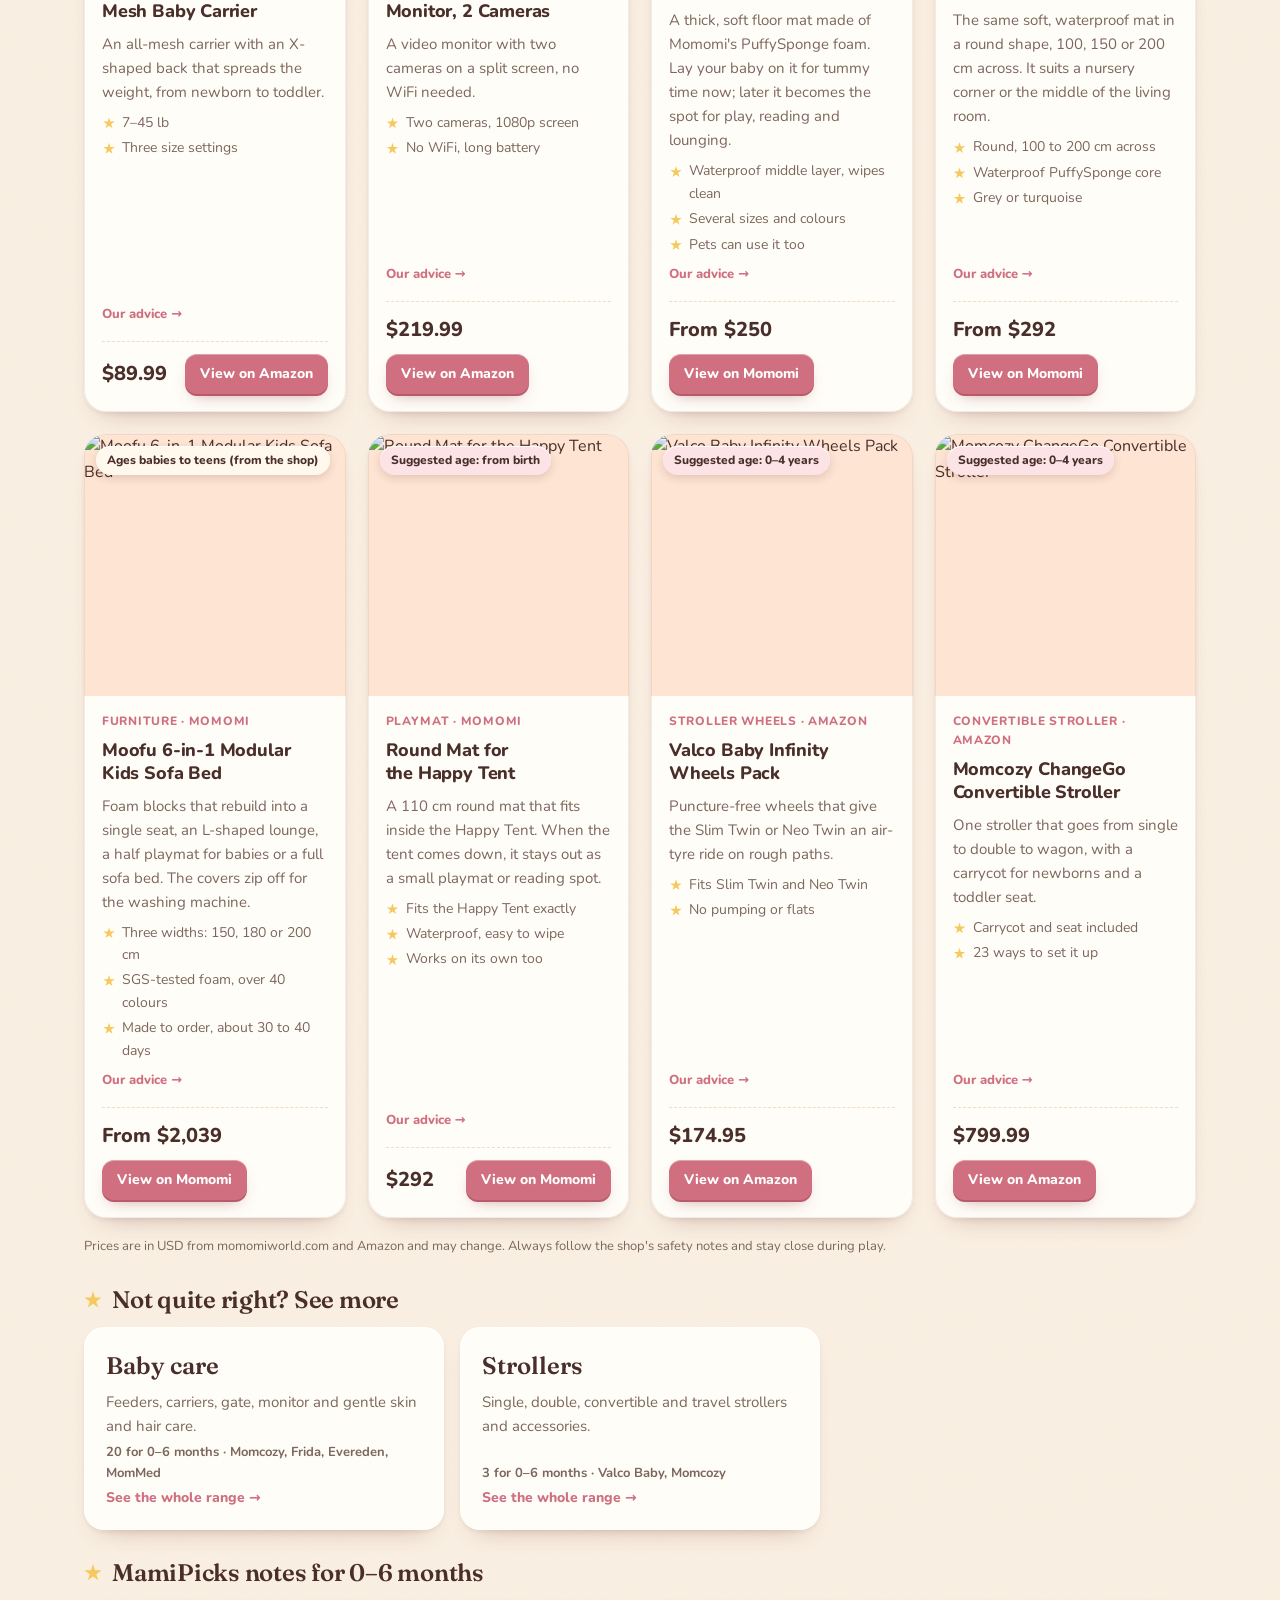
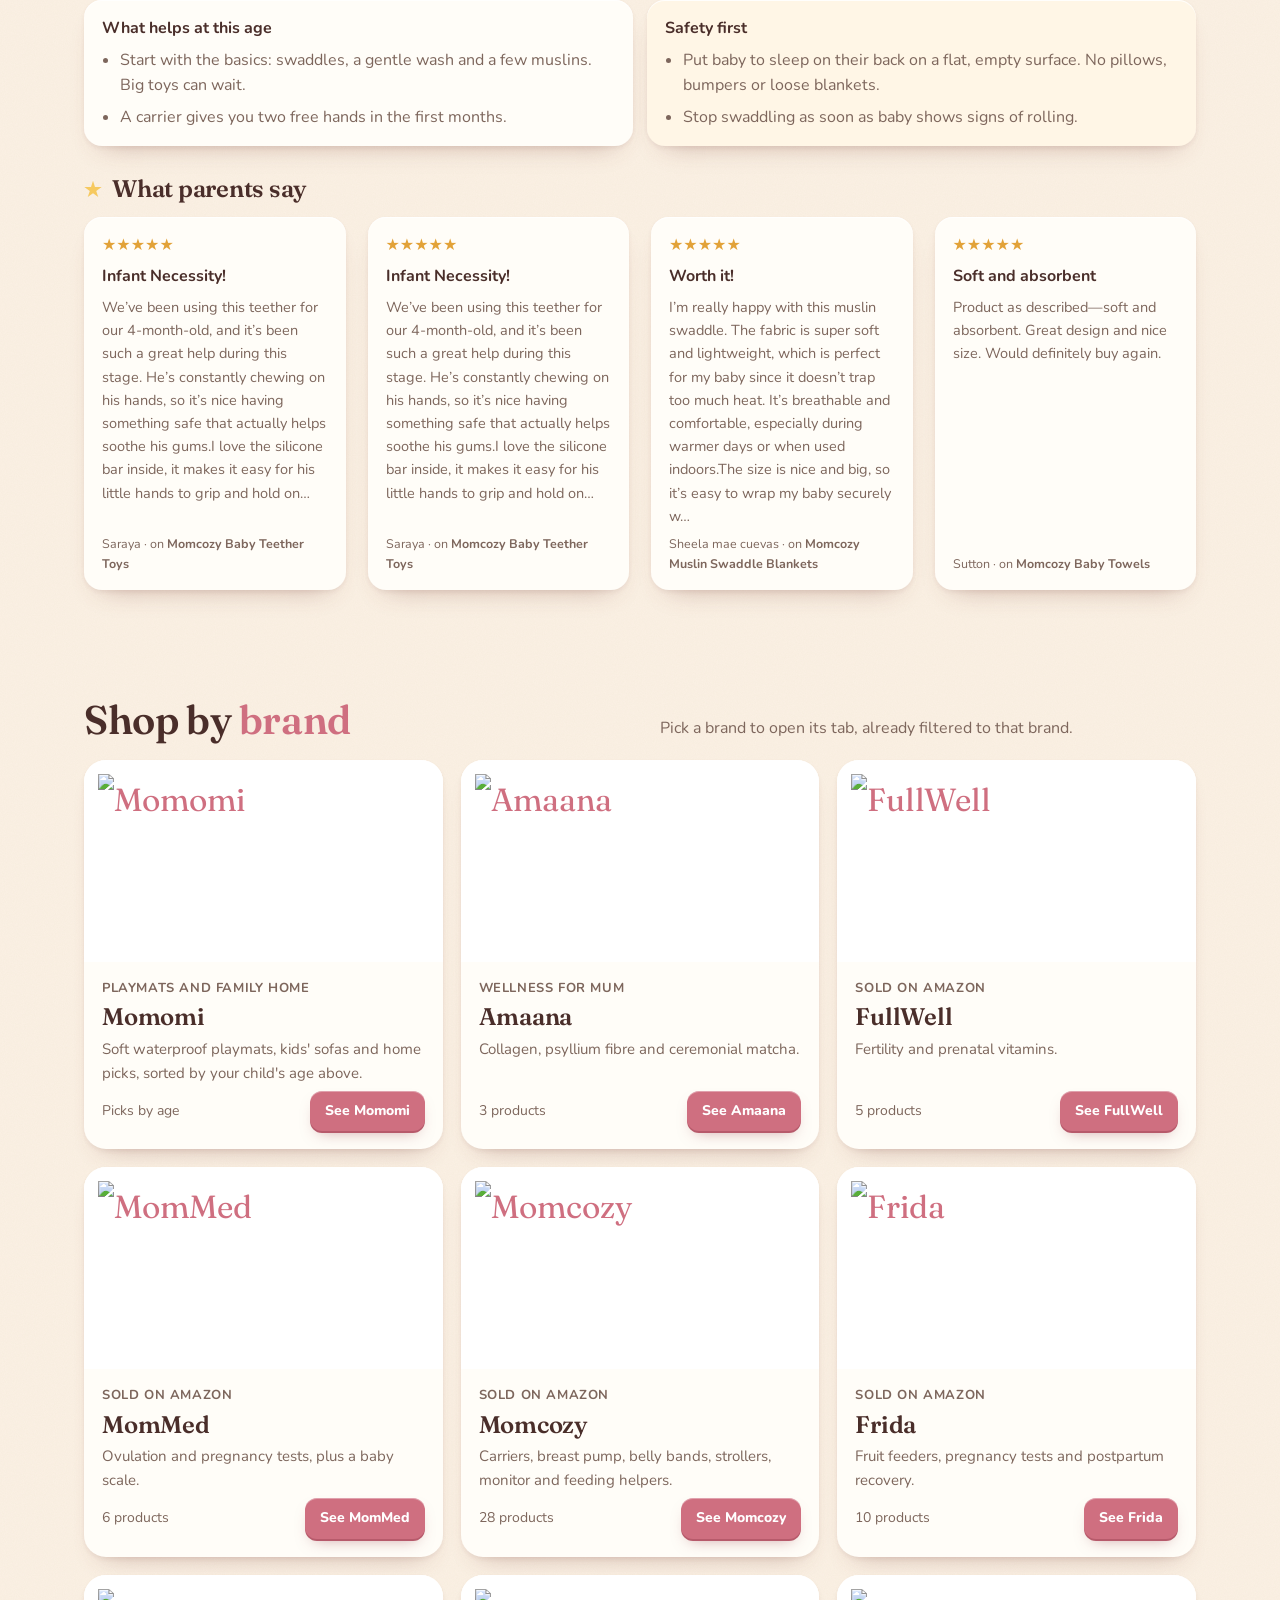
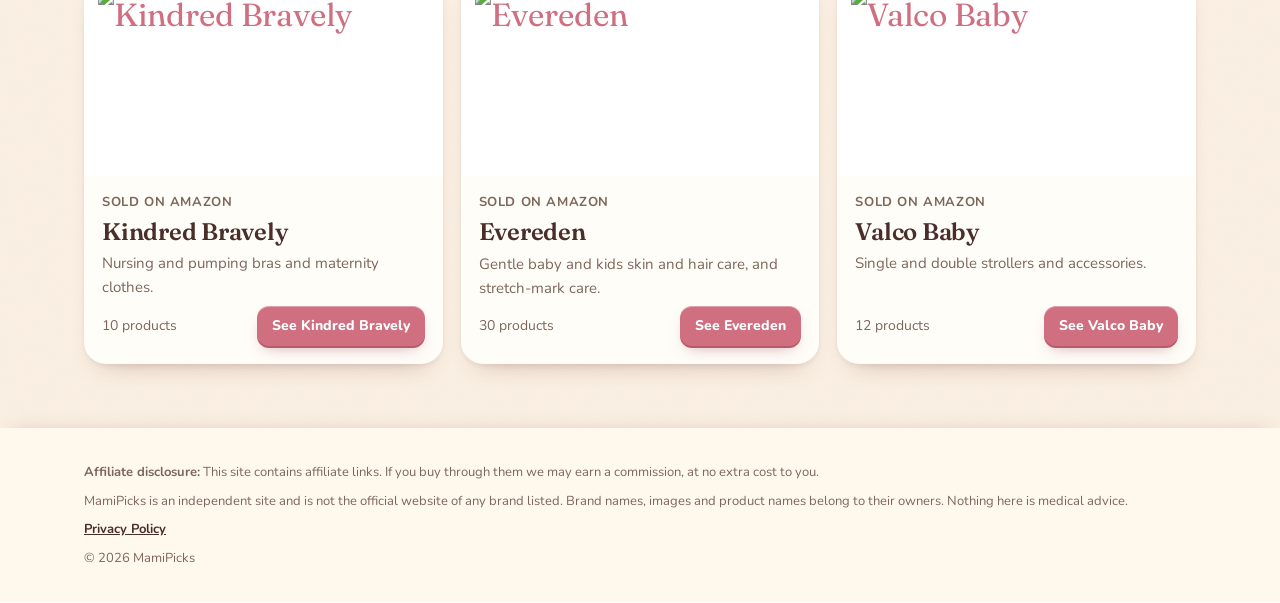
==== commit 66ca9f2c: "Merge pull request #2 from thanhle2503/claude/project-thread-afswiq MamiPicks: For baby / For mum re" ====
--- a/index.html
+++ b/index.html
@@ -57,6 +57,17 @@
 nav.top a{padding:8px 15px;border-radius:999px;font-weight:800;font-size:15px;color:var(--mut);transition:background .2s,color .2s,box-shadow .2s}
 nav.top a:hover{color:var(--ink);background:var(--paper)}
 nav.top a.on{color:var(--ink);background:var(--card);box-shadow:var(--shadow)}
+/* two raised buttons; the one you are on glows */
+nav.top.two{gap:10px;overflow:visible}
+nav.top.two a{background:var(--card);color:var(--ink);padding:9px 18px;box-shadow:0 2px 0 rgba(160,110,80,.25),0 6px 14px -6px rgba(120,60,50,.4);transform:translateY(-1px)}
+nav.top.two a span{color:var(--gold-d);margin-right:2px}
+nav.top.two a[data-tab="mom"] span{color:var(--rose)}
+nav.top.two a.on{background:var(--rose);color:#fff;box-shadow:0 2px 0 var(--rose-d),0 0 0 4px rgba(228,138,153,.25),0 0 22px 4px rgba(246,201,95,.55);animation:navGlow 2.6s ease-in-out infinite}
+nav.top.two a.on span{color:#fff}
+@keyframes navGlow{0%,100%{box-shadow:0 2px 0 var(--rose-d),0 0 0 4px rgba(228,138,153,.22),0 0 16px 2px rgba(246,201,95,.45)}50%{box-shadow:0 2px 0 var(--rose-d),0 0 0 5px rgba(228,138,153,.3),0 0 28px 7px rgba(246,201,95,.7)}}
+@media(prefers-reduced-motion:reduce){nav.top.two a.on{animation:none}}
+@media(max-width:760px){header .wrap{gap:8px}.logo{font-size:20px}nav.top.two{gap:6px}nav.top.two a{padding:7px 11px;font-size:14px}.logo svg{width:20px;height:20px}}
+@media(max-width:420px){.logo{font-size:19px}.logo svg{width:18px;height:18px}nav.top.two a{padding:6px 10px;font-size:13.5px}}
 
 .btn{display:inline-flex;align-items:center;justify-content:center;background:var(--rose);color:#fff;padding:12px 22px;border-radius:14px;font-weight:800;font-size:15px;border:0;cursor:pointer;font-family:inherit;
   box-shadow:0 2px 0 var(--rose-d),0 8px 16px -8px rgba(150,60,70,.5),inset 0 1px 0 rgba(255,255,255,.35);transition:transform .15s,background .2s}
@@ -81,6 +92,19 @@
   box-shadow:0 2px 0 var(--rose-d),0 8px 18px rgba(150,60,70,.25),inset 0 1px 0 rgba(255,255,255,.35);transition:transform .15s,background .2s}
 .hero-cta:hover{transform:translateY(-1px);background:var(--rose-d)}
 .hero-cta .arr{transition:transform .2s}.hero-cta:hover .arr{transform:translateY(2px)}
+.hero.mum .copy-baby,.hero.mum .age-ui,.hero:not(.mum) .copy-mum{display:none}
+.mum-lead{font:inherit;font-weight:800;font-size:18px;line-height:1.3;text-align:left;cursor:pointer;color:var(--ink);background:rgba(255,253,248,.95);border:0;padding:14px 18px;border-radius:16px;display:inline-flex;align-items:center;gap:10px;
+  box-shadow:0 2px 0 rgba(160,110,80,.25),0 8px 18px -8px rgba(120,60,50,.45),0 0 0 4px rgba(246,201,95,.28);transition:transform .2s,box-shadow .2s;animation:leadGlow 2.8s ease-in-out infinite}
+.mum-lead span{color:var(--rose);transition:transform .2s}
+.mum-lead:hover{transform:translateY(-2px)}.mum-lead:hover span{transform:translateX(3px)}
+@keyframes leadGlow{0%,100%{box-shadow:0 2px 0 rgba(160,110,80,.25),0 8px 18px -8px rgba(120,60,50,.45),0 0 0 4px rgba(246,201,95,.22)}50%{box-shadow:0 2px 0 rgba(160,110,80,.25),0 8px 18px -8px rgba(120,60,50,.45),0 0 0 6px rgba(246,201,95,.45),0 0 24px 4px rgba(246,201,95,.4)}}
+@media(prefers-reduced-motion:reduce){.mum-lead{animation:none}}
+.sit{display:grid;grid-template-columns:1fr 1fr;gap:10px;width:100%}
+.sit button{font:inherit;font-weight:800;font-size:15px;text-align:left;cursor:pointer;color:var(--ink);background:rgba(255,253,248,.95);border:0;border-radius:16px;padding:12px 14px;display:flex;align-items:center;gap:10px;
+  box-shadow:0 2px 0 rgba(160,110,80,.25),0 8px 16px -8px rgba(120,60,50,.4);transition:transform .2s,background .2s}
+.sit button:hover{transform:translateY(-2px)}
+.sit button.on{background:var(--rose);color:#fff}
+.sit i{font-style:normal;font-size:20px}
 .hero .age-ui{position:relative;justify-self:start;width:min(600px,44vw);padding-top:74px;margin-left:8px}
 .hero .spark{position:absolute;left:-40px;top:-30px;width:calc(100% + 80px);height:calc(100% + 60px);pointer-events:none}
 .hero .hint{position:absolute;left:0;right:0;top:0;text-align:center;opacity:0;transition:opacity .5s;pointer-events:none}
@@ -171,6 +195,46 @@
 .note{color:var(--mut);font-size:13px;margin-top:18px}
 .care{background:var(--peach);border-radius:16px;padding:12px 16px;font-size:14.5px;color:#7a4a2a;margin-bottom:16px;box-shadow:var(--shadow)}
 .empty{color:var(--mut);padding:20px 0}
+.card{cursor:pointer}
+.card .more{font-size:13px;font-weight:800;color:var(--rose)}
+.type em{font-style:normal;color:var(--mut);font-size:13px;font-weight:700}
+.rv{background:var(--card);border-radius:18px;padding:16px 18px;box-shadow:var(--shadow);display:flex;flex-direction:column;gap:6px}.rv .s{color:var(--gold-d)}.rv p{color:var(--mut);font-size:14.5px;flex:1}.rv small{color:var(--mut);font-size:12.5px}.rv em{font-style:normal;font-weight:700}
+.agenotes{display:grid;grid-template-columns:1fr 1fr;gap:14px}
+.agenotes div{background:var(--card);border-radius:18px;padding:16px 18px;box-shadow:var(--shadow)}
+.agenotes b{display:block;margin-bottom:6px}
+.agenotes ul{margin:0;padding-left:18px;color:var(--mut);display:flex;flex-direction:column;gap:6px}
+.agenotes .safe{background:#fff6e6}
+.advback{position:fixed;inset:0;z-index:58;background:rgba(74,46,42,.42);backdrop-filter:blur(3px);-webkit-backdrop-filter:blur(3px);opacity:0;pointer-events:none;transition:opacity .3s}
+.advback.on{opacity:1;pointer-events:auto}
+.advbox{position:fixed;z-index:59;left:50%;top:50%;width:min(580px,calc(100% - 32px));max-height:86svh;overflow:auto;background:var(--card);border-radius:26px;box-shadow:0 30px 60px -20px rgba(90,40,30,.55);
+  transform:translate(-50%,-46%) scale(.96);opacity:0;pointer-events:none;transition:transform .35s cubic-bezier(.2,.8,.3,1.1),opacity .25s}
+.advbox.on{transform:translate(-50%,-50%) scale(1);opacity:1;pointer-events:auto}
+.advbox .advx{position:absolute;top:14px;right:14px;font:inherit;font-size:20px;line-height:1;width:38px;height:38px;border-radius:50%;border:0;background:var(--bg);color:var(--ink);cursor:pointer;box-shadow:0 3px 10px rgba(120,60,50,.18)}
+.adv{padding:26px 24px 24px}
+.adv .opts.sitopts{display:grid;grid-template-columns:1fr 1fr;gap:10px}
+.adv .opts.sitopts button{text-align:left;display:flex;align-items:center;gap:10px}
+.adv .sitopts i{font-size:20px}
+@media(max-width:760px){.advbox{left:0;right:0;top:auto;bottom:0;width:100%;max-height:88svh;border-radius:24px 24px 0 0;transform:translateY(105%);opacity:1}
+  .advbox.on{transform:translateY(0)}.adv{padding:30px 18px calc(22px + env(safe-area-inset-bottom,0px))}
+  .advbox:before{content:"";position:absolute;top:8px;left:50%;width:42px;height:5px;margin-left:-21px;border-radius:3px;background:var(--line)}}
+.badge.best{background:var(--gold);color:var(--ink)}
+.why{font-size:13.5px;font-weight:700;color:var(--rose-d);background:var(--rose-l);border-radius:10px;padding:6px 10px}
+.advhead{display:flex;flex-wrap:wrap;justify-content:space-between;align-items:center;gap:10px}
+.advhead .sub{margin-bottom:6px}
+.advhead button{font:inherit;font-weight:800;cursor:pointer;border:1.5px solid var(--line);background:var(--card);color:var(--ink);border-radius:12px;padding:8px 14px}
+.adv h3{font-size:24px;margin:2px 44px 6px 0}
+.adv .step{display:block;padding-right:46px}
+#advOut{scroll-margin-top:80px}
+.adv .step{color:var(--mut);font-weight:700;font-size:13px;text-transform:uppercase;letter-spacing:.06em}
+.adv .opts{display:flex;flex-wrap:wrap;gap:10px;margin-top:12px}
+.adv .opts i{font-style:normal;margin-right:8px}
+.adv .opts button{font:inherit;font-weight:800;font-size:15px;cursor:pointer;background:var(--bg);color:var(--ink);border:1.5px solid var(--line);border-radius:14px;padding:11px 16px;transition:transform .15s,background .2s}
+.adv .opts button:hover{transform:translateY(-2px);background:var(--rose-l)}
+.adv .nav{display:flex;gap:14px;margin-top:14px}
+.adv .nav button{font:inherit;font-weight:700;background:none;border:0;color:var(--mut);cursor:pointer;text-decoration:underline}
+.adv .dots{display:flex;gap:6px;margin:10px 0 2px}.adv .dots i{width:26px;height:6px;border-radius:3px;background:var(--line)}.adv .dots i.on{background:var(--rose)}
+.caution{background:var(--peach);border-radius:12px;padding:10px 14px;margin-top:12px;font-size:14px;color:#7a4a2a}
+@media(max-width:760px){.agenotes{grid-template-columns:1fr}.sit{grid-template-columns:1fr 1fr}.sit button{font-size:14px;padding:10px 12px}.mum-lead{font-size:16px}}
 
 footer{padding-block:34px;color:var(--mut);font-size:13px;background:var(--paper);box-shadow:0 -1px 0 #fff inset,0 -6px 18px -12px rgba(120,60,50,.3)}
 footer .wrap{display:flex;flex-direction:column;gap:8px}
@@ -187,14 +251,9 @@
 
 <header><div class="wrap">
   <a class="logo" href="./"><svg viewBox="-24 -24 48 48" aria-hidden="true"><path d="M0 -21 L6.2 -7.4 L20.4 -6.6 L9.6 3.2 L12.9 17.4 L0 9.8 L-12.9 17.4 L-9.6 3.2 L-20.4 -6.6 L-6.2 -7.4 Z" fill="#f6c95f" stroke="#e2a238" stroke-width="2" stroke-linejoin="round"/></svg><span class="w">Mami<b>Picks</b></span></a>
-  <nav class="top" id="nav">
-    <a href="#baby" data-tab="baby" class="on">For baby</a>
-    <a href="fertility/">Fertility tests</a>
-    <a href="vitamins/">Vitamins</a>
-    <a href="nursing-wear/">Nursing wear</a>
-    <a href="postpartum/">Postpartum</a>
-    <a href="baby-care/">Baby care</a>
-    <a href="strollers/">Strollers</a>
+  <nav class="top two" id="nav">
+    <a href="#baby" data-tab="baby" class="on"><span aria-hidden="true">★</span> For baby</a>
+    <a href="#mom" data-tab="mom"><span aria-hidden="true">♥</span> For mum</a>
   </nav>
 </div></header>
 
@@ -209,7 +268,11 @@
         <span>Music box</span>
       </button>
     </div>
-    <div class="copy">
+    <div class="copy copy-mum">
+      <h1>Look after you, too</h1>
+      <button type="button" class="mum-lead" id="advOpen">Tell us where you are, and we'll pick what helps <span aria-hidden="true">→</span></button>
+    </div>
+    <div class="copy copy-baby">
       <h1>From first cuddle to first day of school</h1>
       <a class="hero-cta" href="#baby">See picks for <span class="hero-cta-age">0–6 months</span> <span class="arr" aria-hidden="true">↓</span></a>
     </div>
@@ -234,10 +297,6 @@
 </div>
 
 <section id="baby"><div class="wrap">
-  <div class="tabs" role="tablist">
-    <button type="button" data-tab="baby" class="on" role="tab"><svg viewBox="-24 -24 48 48" aria-hidden="true"><path d="M0 -21 L6.2 -7.4 L20.4 -6.6 L9.6 3.2 L12.9 17.4 L0 9.8 L-12.9 17.4 L-9.6 3.2 L-20.4 -6.6 L-6.2 -7.4 Z" fill="#f6c95f" stroke="#e2a238" stroke-width="2" stroke-linejoin="round"/></svg>For baby</button>
-    <button type="button" data-tab="mom" role="tab"><svg viewBox="-10 -10 20 20" aria-hidden="true"><path d="M0 -4 C0 -9 -7 -9 -7 -4 C-7 0 0 4 0 6 C0 4 7 0 7 -4 C7 -9 0 -9 0 -4 Z" fill="#e48a99" stroke="#cf6f80" stroke-width="1"/></svg>For mum</button>
-  </div>
   <div id="pane-baby">
     <div class="intro">
       <h2 id="babyTitle">For baby</h2>
@@ -245,14 +304,23 @@
     </div>
     <div class="sticky"><div class="ages row" id="agesRow"></div></div>
     <div class="grid" id="babyGrid"></div>
-    <p class="note">Prices are in USD from momomiworld.com and may change. Always follow the shop's safety notes and stay close during play.</p>
+    <p class="note">Prices are in USD from momomiworld.com and Amazon and may change. Always follow the shop's safety notes and stay close during play.</p>
+    <h3 class="sub" id="moreTitle">Not quite right? See more</h3>
+    <div class="types" id="typeGridBaby"></div>
+    <h3 class="sub" id="notesTitle">MamiPicks notes</h3>
+    <div class="agenotes" id="ageNotes"></div>
+    <div id="revWrap" hidden><h3 class="sub">What parents say</h3><div class="grid" id="revGrid"></div></div>
   </div>
 
   <div id="pane-mom" hidden>
-    <div class="intro" id="mom">
-      <h2>For <em>mum</em></h2>
-      <p>Everyday wellness from Amaana, and home picks from Momomi for calmer nights and easier clean-ups.</p>
+    <div id="advOut" hidden>
+      <div class="advhead"><h3 class="sub" id="advTitle">Picked for you</h3><button type="button" data-restart>↻ Start over</button></div>
+      <div id="advNote"></div>
+      <div class="grid" id="advGrid"></div>
+      <div id="advMoreWrap" hidden><h3 class="sub">More that fit</h3><div class="grid" id="advMore"></div></div>
     </div>
+    <h3 class="sub">Shop by need</h3>
+    <div class="types" id="typeGrid"></div>
     <h3 class="sub">Wellness</h3>
     <p class="care">Pregnant or breastfeeding? Check with your doctor before starting any supplement. Matcha contains caffeine.</p>
     <div class="grid" id="momWell"></div>
@@ -263,13 +331,8 @@
     <p class="note">Prices are in USD from amaanahealth.com and momomiworld.com and may change.</p>
   </div>
 </div></section>
-<section id="types"><div class="wrap">
-  <div class="intro">
-    <h2>Shop by <em>need</em></h2>
-    <p>One tab per kind of product. Each one compares brand against brand, then any two products.</p>
-  </div>
-  <div class="types" id="typeGrid"></div>
-</div></section>
+<div class="advback" id="advBack"></div>
+<div class="advbox" id="advBox" role="dialog" aria-modal="true" aria-label="Your MamiPicks advisor"><button type="button" class="advx" data-close aria-label="Close">×</button><div class="adv" id="adv"></div></div>
 <section id="brands"><div class="wrap">
   <div class="intro">
     <h2>Shop by <em>brand</em></h2>
@@ -287,6 +350,9 @@
 </div></footer>
 
 <script src="products.js"></script>
+<script src="assets/js/advice.js"></script>
+<script src="assets/js/details.js"></script>
+<script src="assets/js/panel.js"></script>
 <script>
 /* =====================================================================
    SETTINGS – EDIT ONLY THIS PART
@@ -294,7 +360,8 @@
    ===================================================================== */
 const SHOPS = {
   momomi: { name:"Momomi", site:"https://momomiworld.com/products/", track:"?bg_ref=OX212FlCn2", img:"https://momomiworld.com/cdn/shop/" },
-  amaana: { name:"Amaana", site:"https://amaanahealth.com/product/",  track:"/?ref=kyzniaqb",    img:"" }
+  amaana: { name:"Amaana", site:"https://amaanahealth.com/product/",  track:"/?ref=kyzniaqb",    img:"" },
+  amazon: { name:"Amazon", site:"", track:"", img:"" }
 };
 // Age stages (order = display order, and the same order as the hero slider)
 const AGES = [
@@ -307,14 +374,22 @@
 // Age rules by product type. food = only that exact stage. clothes = that stage and older sizes.
 // Any other type shows when the chosen stage is in the product's age list.
 const AGE_RULES = { food:"exact", clothes:"thisAndOlder" };
+// Which product types come first at each age (then the ones made for the narrowest age range)
+const STAGE_FIRST = {
+  "0-6m":  ["care","feed","guide"],
+  "6-12m": ["feed","care","toy"],
+  "1-2y":  ["toy","feed","book"],
+  "2-3y":  ["book","toy","guide"],
+  "3-5y":  ["book","toy","guide"]
+};
 // TABS: one page per product type (the menu at the top)
 const TABS = [
   { page:"fertility/", label:"Fertility & pregnancy tests", text:"Ovulation strips, pregnancy tests and conception helpers." },
   { page:"vitamins/", label:"Vitamins & wellness", text:"Fertility and prenatal vitamins, plus collagen, fibre and matcha." },
-  { page:"nursing-wear/", label:"Maternity & nursing wear", text:"Nursing and pumping bras, tanks, dresses and socks." },
-  { page:"postpartum/", label:"Postpartum & body care", text:"Recovery kits, pads and stretch-mark care." },
-  { page:"baby-care/", label:"Baby care", text:"Feeders, teethers, swaddles, carrier and gentle skincare." },
-  { page:"strollers/", label:"Strollers", text:"Single and double strollers and accessories." }
+  { page:"nursing-wear/", label:"Maternity & nursing wear", text:"Nursing bras, maternity clothes, a wearable pump and nursing pillow." },
+  { page:"postpartum/", label:"Postpartum & body care", text:"Belly bands, pregnancy pillow, recovery kits and stretch-mark care." },
+  { page:"baby-care/", label:"Baby care", text:"Feeders, carriers, gate, monitor and gentle skin and hair care." },
+  { page:"strollers/", label:"Strollers", text:"Single, double, convertible and travel strollers and accessories." }
 ];
 // BRAND CARDS under "Shop by brand". page = the tab, ?brand= opens it filtered. img:"" shows the name until a photo is added.
 const BRAND_CARDS = [
@@ -322,11 +397,11 @@
   { page:"vitamins/?brand=amaana", label:"Amaana", kind:"Wellness for mum", text:"Collagen, psyllium fibre and ceremonial matcha.", count:"3 products", img:"https://amaanahealth.com/wp-content/uploads/2026/08/Amaana_Collagen_Beige_1254x1254.png" },
   { page:"vitamins/?brand=fullwell", label:"FullWell", kind:"Sold on Amazon", text:"Fertility and prenatal vitamins.", count:"5 products", img:"https://m.media-amazon.com/images/I/61VrpImPmgL._AC_SL1500_.jpg" },
   { page:"fertility/?brand=mommed", label:"MomMed", kind:"Sold on Amazon", text:"Ovulation and pregnancy tests, plus a baby scale.", count:"6 products", img:"https://m.media-amazon.com/images/I/61uuc6avjTL._AC_SL1500_.jpg" },
-  { page:"baby-care/?brand=momcozy", label:"Momcozy", kind:"Sold on Amazon", text:"Teethers, swaddles, carrier, bottle washer and milk collectors.", count:"10 products", img:"https://m.media-amazon.com/images/I/71xi0xTEOIL._AC_SL1500_.jpg" },
+  { page:"baby-care/?brand=momcozy", label:"Momcozy", kind:"Sold on Amazon", text:"Carriers, breast pump, belly bands, strollers, monitor and feeding helpers.", count:"28 products", img:"https://m.media-amazon.com/images/I/71xi0xTEOIL._AC_SL1500_.jpg" },
   { page:"baby-care/?brand=frida", label:"Frida", kind:"Sold on Amazon", text:"Fruit feeders, pregnancy tests and postpartum recovery.", count:"10 products", img:"https://m.media-amazon.com/images/I/61dNYI6tLqL._AC_SL1500_.jpg" },
   { page:"nursing-wear/?brand=kindred", label:"Kindred Bravely", kind:"Sold on Amazon", text:"Nursing and pumping bras and maternity clothes.", count:"10 products", img:"https://m.media-amazon.com/images/I/71n6eO4GSUL._AC_SL1500_.jpg" },
-  { page:"baby-care/?brand=evereden", label:"Evereden", kind:"Sold on Amazon", text:"Gentle baby and kids skincare and stretch-mark care.", count:"10 products", img:"https://m.media-amazon.com/images/I/61M4gVN2vkL._AC_SL1500_.jpg" },
-  { page:"strollers/?brand=valco", label:"Valco Baby", kind:"Sold on Amazon", text:"Single and double strollers and accessories.", count:"10 products", img:"https://m.media-amazon.com/images/I/91XUQyCRPUL._AC_SL1500_.jpg" }
+  { page:"baby-care/?brand=evereden", label:"Evereden", kind:"Sold on Amazon", text:"Gentle baby and kids skin and hair care, and stretch-mark care.", count:"30 products", img:"https://m.media-amazon.com/images/I/61M4gVN2vkL._AC_SL1500_.jpg" },
+  { page:"strollers/?brand=valco", label:"Valco Baby", kind:"Sold on Amazon", text:"Single and double strollers and accessories.", count:"12 products", img:"https://m.media-amazon.com/images/I/91XUQyCRPUL._AC_SL1500_.jpg" }
 ];
 // Paste the TermsFeed link here when it is ready, e.g. "https://www.termsfeed.com/live/xxxx"
 const PRIVACY_URL = "privacy.html";
@@ -334,7 +409,7 @@
 
 var REDUCE = false; // keep the gentle page effects on every device
 function esc(s){ return String(s==null?"":s).replace(/[&<>"]/g,function(c){return {"&":"&amp;","<":"&lt;",">":"&gt;",'"':"&quot;"}[c];}); }
-function linkOf(p){ var s=SHOPS[p.shop||"momomi"]; return s.site+encodeURIComponent(p.h).replace(/%E2%84%A2/gi,"%E2%84%A2")+s.track; }
+function linkOf(p){ if(p.link) return p.link; var s=SHOPS[p.shop||"momomi"]; return s.site+encodeURIComponent(p.h).replace(/%E2%84%A2/gi,"%E2%84%A2")+s.track; }
 function imgOf(p){ return /^https?:/.test(p.img) ? p.img : SHOPS[p.shop||"momomi"].img+p.img+(p.img.indexOf("?")>-1?"&":"?")+"width=600"; }
 var stageIdx = {}; AGES.forEach(function(a,i){ stageIdx[a.id]=i; });
 function fits(p, stage){
@@ -343,16 +418,36 @@
   if(rule==="thisAndOlder") return p.ages.some(function(a){ return stageIdx[a]>=stageIdx[stage]; });
   return p.ages.indexOf(stage)>-1;
 }
-function card(p, withAge){
+/* every card is registered so a tap can open the advice panel (assets/js/panel.js); only the button links out */
+var REG=[];
+function reg(p, ctx){ REG.push({p:p, ctx:ctx||{}}); return REG.length-1; }
+function card(p, withAge, ctx){
+  var r = reg(p, ctx);
   var badge = withAge ? '<span class="badge'+(p.ageSrc==="ours"?' ours':'')+'">'+(p.ageSrc==="ours"?'Suggested age: ':'Ages ')+esc(p.ageText)+(p.ageSrc==="shop"?' (from the shop)':'')+'</span>' : '';
-  var shop = SHOPS[p.shop||"momomi"].name;
-  return '<article class="card"><a class="pic" target="_blank" rel="sponsored noopener" href="'+linkOf(p)+'">'+badge+
-    '<img loading="lazy" alt="'+esc(p.name)+'" src="'+esc(imgOf(p))+'"></a><div class="body">'+
+  var shop = p.store || SHOPS[p.shop||"momomi"].name;
+  return '<article class="card" data-r="'+r+'" tabindex="0" role="button" aria-label="'+esc(p.name)+': see our advice"><div class="pic">'+badge+
+    '<img loading="lazy" alt="'+esc(p.name)+'" src="'+esc(imgOf(p))+'"></div><div class="body">'+
     '<span class="kind">'+esc(p.kind)+(withAge?' · '+shop:'')+'</span><h3>'+esc(p.name)+'</h3><p>'+esc(p.text)+'</p>'+
     '<ul>'+p.points.map(function(t){return '<li>'+esc(t)+'</li>';}).join("")+'</ul>'+
+    '<span class="more">Our advice →</span>'+
     '<div class="foot"><span class="pr">'+(p.price?esc(p.price)+(p.was?'<s>'+esc(p.was)+'</s>':''):'<small>Price on the shop</small>')+'</span>'+
     '<a class="btn sm" target="_blank" rel="sponsored noopener" href="'+linkOf(p)+'">View on '+shop+'</a></div></div></article>';
 }
+
+function keyOf(p){ return p.id || (p.shop==="amaana" ? "am-"+p.h : p.h); }
+function openCard(el){
+  var e = REG[+el.getAttribute("data-r")]; if(!e || !window.MamiPanel) return;
+  var p = e.p, ctx = e.ctx;
+  if(p.ages){ var a = AGES[stageIdx[stage]]; ctx = Object.assign({}, ctx, {age:{label:a.label, fits:fits(p,stage)}}); }
+  MamiPanel.open({ key:keyOf(p), name:p.name, img:p.img && !/^https?:/.test(p.img) ? imgOf(p) : p.img, price:p.price, link:p.link || linkOf(p),
+    store:p.store || (p.shop ? SHOPS[p.shop].name : SHOPS.momomi.name), brand:p.brand || "", kind:p.kind, text:p.text, points:p.points, ageText:p.ageText }, ctx);
+}
+document.addEventListener("click",function(e){
+  var c = e.target.closest(".card[data-r]"); if(!c || e.target.closest("a")) return; openCard(c);
+});
+document.addEventListener("keydown",function(e){
+  if((e.key==="Enter"||e.key===" ") && e.target.matches && e.target.matches(".card[data-r]")){ e.preventDefault(); openCard(e.target); }
+});
 
 /* paper cards drop in when they scroll into view */
 var io = ("IntersectionObserver" in window) ? new IntersectionObserver(function(es){
@@ -383,11 +478,39 @@
 function renderBaby(){
   document.querySelectorAll(".ages button").forEach(function(b){ b.classList.toggle("on", b.dataset.age===stage); });
   var a = AGES[stageIdx[stage]];
-  var list = window.MAMI_BABY.filter(function(p){ return fits(p,stage); });
+  var first = STAGE_FIRST[stage]||[];
+  var rank = function(p){ var i=first.indexOf(p.type); return (i<0?first.length:i)*10+p.ages.length; };
+  var list = window.MAMI_BABY.filter(function(p){ return fits(p,stage); }).sort(function(x,y){ return rank(x)-rank(y); });
   document.getElementById("babyTitle").innerHTML = "For baby, <em>"+esc(a.label)+"</em>";
   var grid = document.getElementById("babyGrid");
   grid.innerHTML = list.length ? list.map(function(p){return card(p,true);}).join("") : '<p class="empty">Nothing for this age yet.</p>';
   reveal(grid);
+  renderMore(a);
+}
+/* "Not quite right?": the product lines that have something for this age, with their brands */
+function renderMore(a){
+  var lines = BABY_TABS.map(function(pg){
+    var t = TABS.filter(function(x){ return x.page===pg; })[0];
+    var inLine = window.MAMI_BABY.filter(function(p){ return p.line===pg && fits(p,stage); });
+    if(!t || !inLine.length) return "";
+    var brands = inLine.map(function(p){ return p.brand; }).filter(function(b,i,s){ return b && s.indexOf(b)===i; });
+    return '<a class="type" href="'+t.page+'"><b>'+esc(t.label)+'</b><small>'+esc(t.text)+'</small><em>'+inLine.length+' for '+esc(a.label)+' · '+esc(brands.join(", "))+'</em><span>See the whole range →</span></a>';
+  }).join("");
+  document.getElementById("typeGridBaby").innerHTML = lines;
+  document.getElementById("moreTitle").hidden = !lines;
+  var n = (window.MAMI_AGE_NOTES||{})[stage];
+  // a few real Amazon reviews for products that fit this age
+  var D = window.MAMI_DETAILS||{}, revs = [];
+  window.MAMI_BABY.filter(function(p){ return p.id && fits(p,stage) && D[p.id] && D[p.id].rev && D[p.id].rev.length; }).forEach(function(p){
+    var r = D[p.id].rev.filter(function(x){ return (x.s||5)>=4; })[0]; if(r) revs.push({p:p, r:r});
+  });
+  revs = revs.slice(0,4);
+  document.getElementById("revWrap").hidden = !revs.length;
+  document.getElementById("revGrid").innerHTML = revs.map(function(x){
+    return '<div class="rv"><span class="s">'+"★★★★★".slice(0,Math.round(x.r.s||5))+'</span><b>'+esc(x.r.t)+'</b><p>'+esc(x.r.x)+'</p><small>'+esc(x.r.by)+' · on <em>'+esc(x.p.name)+'</em></small></div>'; }).join("");
+  document.getElementById("notesTitle").textContent = "MamiPicks notes for "+a.label;
+  document.getElementById("ageNotes").innerHTML = n ? '<div><b>What helps at this age</b><ul>'+n.tips.map(function(x){return '<li>'+esc(x)+'</li>';}).join("")+'</ul></div>'+
+    '<div class="safe"><b>Safety first</b><ul>'+n.safe.map(function(x){return '<li>'+esc(x)+'</li>';}).join("")+'</ul></div>' : '';
 }
 function renderMom(){
   var M = window.MAMI_MOM;
@@ -402,13 +525,16 @@
   document.getElementById("pane-baby").hidden = t!=="baby";
   document.getElementById("pane-mom").hidden = t!=="mom";
   document.querySelectorAll("[data-tab]").forEach(function(b){ b.classList.toggle("on", b.dataset.tab===t); });
+  if(window.MamiHero && MamiHero.setMum) MamiHero.setMum(t==="mom");
+  else document.querySelector(".hero").classList.toggle("mum", t==="mom");
   if(t==="mom" && !momRevealed){ momRevealed=true; ["momWell","momHome","momBundles"].forEach(function(id){ reveal(document.getElementById(id)); }); }
   if(t!==was && window.gsap && !REDUCE) gsap.fromTo("#pane-"+t,{autoAlpha:0,y:14},{autoAlpha:1,y:0,duration:.45,ease:"power2.out",clearProps:"transform"});
 }
 document.addEventListener("click",function(e){
   var b=e.target.closest("[data-tab]"); if(!b) return;
   e.preventDefault(); showTab(b.dataset.tab);
-  document.getElementById("baby").scrollIntoView({behavior:REDUCE?"auto":"smooth"});
+  if(history.replaceState) history.replaceState(null,"",b.dataset.tab==="mom"?"#mom":location.pathname+location.search);
+  window.scrollTo({top:0,behavior:REDUCE?"auto":"smooth"});
 });
 /* hero slider: letting go of the star filters the list; the button scrolls to it */
 document.addEventListener("mami:age",function(e){ setStage(AGES[e.detail.group].id,false); });
@@ -419,12 +545,88 @@
 });
 if(PRIVACY_URL){ document.getElementById("ppLink").href=PRIVACY_URL; document.getElementById("ppRow").hidden=false; }
 ageButtons(document.getElementById("agesRow"));
-document.getElementById("typeGrid").innerHTML = TABS.map(function(t){
-  return '<a class="type" href="'+t.page+'"><b>'+esc(t.label)+'</b><small>'+esc(t.text)+'</small><span>Compare →</span></a>'; }).join("");
+function typeCards(list){ return list.map(function(t){
+  return '<a class="type" href="'+t.page+'"><b>'+esc(t.label)+'</b><small>'+esc(t.text)+'</small><span>Compare →</span></a>'; }).join(""); }
+var BABY_TABS = ["baby-care/","strollers/"];
+document.getElementById("typeGrid").innerHTML = typeCards(TABS.filter(function(t){ return BABY_TABS.indexOf(t.page)<0; }));
+document.getElementById("typeGridBaby").innerHTML = typeCards(TABS.filter(function(t){ return BABY_TABS.indexOf(t.page)>-1; }));
 document.getElementById("brandGrid").innerHTML = BRAND_CARDS.map(function(b){
   return '<a class="brand" href="'+b.page+'">'+(b.img?'<div class="bpic"><img loading="lazy" alt="'+esc(b.label)+'" src="'+esc(b.img)+'"></div>':'<div class="bpic ph">'+esc(b.label)+'</div>')+
     '<div class="bbody"><small>'+esc(b.kind)+'</small><h3>'+esc(b.label)+'</h3><p>'+esc(b.text)+'</p><div class="meta"><span>'+esc(b.count)+'</span><span class="btn sm">See '+esc(b.label)+'</span></div></div></a>';
 }).join("");
+/* ---------- mum's advisor: a box with her situation, then 3-5 questions; then products picked for her ---------- */
+var ADV = window.MAMI_ADVISOR || [], adv = {sit:null, step:0, ans:[]};
+function sitHTML(){ return ADV.map(function(s){ return '<button type="button" data-sit="'+s.id+'"><i aria-hidden="true">'+s.icon+'</i>'+esc(s.label)+'</button>'; }).join(""); }
+function sitOf(id){ return ADV.filter(function(s){ return s.id===id; })[0]; }
+var advBox = document.getElementById("advBox"), advBack = document.getElementById("advBack"), advLast = null;
+function openAdv(){
+  adv = {sit:null, step:0, ans:[]}; renderAdv(); advLast = document.activeElement;
+  advBack.classList.add("on"); advBox.classList.add("on"); document.documentElement.style.overflow = "hidden";
+  setTimeout(function(){ var b = advBox.querySelector("[data-sit]"); if(b) b.focus(); }, 60);
+}
+function closeAdv(){
+  advBack.classList.remove("on"); advBox.classList.remove("on"); document.documentElement.style.overflow = "";
+  if(advLast && advLast.focus) advLast.focus();
+}
+function renderAdv(){
+  var el = document.getElementById("adv"), s = sitOf(adv.sit);
+  if(!s){ el.innerHTML = '<span class="step">Your MamiPicks advisor</span><h3>Where are you right now?</h3><div class="opts sitopts">'+sitHTML()+'</div>'; return; }
+  var q = s.qs[adv.step];
+  el.innerHTML = '<span class="step">'+esc(s.icon+" "+s.label)+' · question '+(adv.step+1)+' of '+s.qs.length+'</span>'+
+    '<div class="dots">'+s.qs.map(function(_,i){ return '<i class="'+(i<=adv.step?'on':'')+'"></i>'; }).join("")+'</div>'+
+    '<h3>'+esc(q.q)+'</h3><div class="opts">'+q.opts.map(function(o,i){ return '<button type="button" data-ans="'+i+'">'+esc(o.l)+'</button>'; }).join("")+'</div>'+
+    '<div class="nav"><button type="button" data-back>← Back</button></div>';
+  if(window.gsap && !REDUCE) gsap.fromTo(el.children,{x:18,autoAlpha:0},{x:0,autoAlpha:1,duration:.3,ease:"power2.out",stagger:.03});
+}
+function pickCard(x, best){
+  var it = x.it, ad = (window.MAMI_ADVICE||{})[it.id]||{};
+  var p = {id:it.id, name:it.name, kind:it.brand+" · "+it.kind, img:it.img, link:it.link, store:it.store,
+    price: it.price ? "$"+(+it.price).toFixed(2).replace(/\.00$/,"") : "", text: ad.about||"", points:(ad.pros||[]).slice(0,2)};
+  var h = card(p,false,{reasons:x.why});
+  if(best) h = h.replace('<div class="pic">','<div class="pic"><span class="badge best">★ Best match</span>');
+  if(x.why.length) h = h.replace('<ul>','<span class="why">For you: '+esc(x.why.join(" · "))+'</span><ul>');
+  return h;
+}
+// score every product in this situation by the tags of the answers
+function showPicks(s){
+  var picked = [], caution = false;
+  s.qs.forEach(function(q,i){ var o = q.opts[adv.ans[i]]; if(o){ picked.push(o); if(o.t.indexOf("caution")>-1) caution = true; } });
+  var pool = (window.MAMI_MUM_ITEMS||[]).filter(function(it){ return it.tags.some(function(x){ return s.pool.indexOf(x)>-1; }); });
+  var scored = pool.map(function(it){
+    var why = [];
+    picked.forEach(function(o){ if(o.t.some(function(x){ return it.tags.indexOf(x)>-1; }) && why.indexOf(o.l)<0) why.push(o.l); });
+    return {it:it, n:why.length, why:why};
+  }).sort(function(a,b){ return b.n-a.n || (a.it.price||0)-(b.it.price||0); });
+  var seen = {};
+  scored = scored.filter(function(x){ if(seen[x.it.name]) return false; seen[x.it.name]=1; return true; });
+  var top = scored.slice(0,6), more = scored.slice(6);
+  document.getElementById("advTitle").textContent = "Picked for you: "+s.label.toLowerCase();
+  document.getElementById("advNote").innerHTML = '<p class="note" style="margin:0 0 14px">Tap a product to see why it fits, and its pros and cons.</p>'+
+    (caution?'<p class="caution">Pregnant or breastfeeding? Check with your doctor or midwife before starting any supplement. Matcha contains caffeine.</p>':'');
+  document.getElementById("advGrid").innerHTML = top.map(function(x){ return pickCard(x,true); }).join("");
+  document.getElementById("advMore").innerHTML = more.map(function(x){ return pickCard(x,false); }).join("");
+  document.getElementById("advMoreWrap").hidden = !more.length;
+  document.getElementById("advOut").hidden = false;
+  closeAdv(); showTab("mom");
+  reveal(document.getElementById("advGrid")); reveal(document.getElementById("advMore"));
+  setTimeout(function(){ document.getElementById("advOut").scrollIntoView({behavior:REDUCE?"auto":"smooth", block:"start"}); }, 80);
+}
+document.getElementById("advOpen").addEventListener("click", openAdv);
+document.addEventListener("click",function(e){
+  var t = e.target;
+  if(t.closest("[data-restart]")){ openAdv(); return; }
+  if(t.closest("#advBox [data-close]") || t===advBack){ closeAdv(); return; }
+  var b = t.closest("#adv [data-sit]");
+  if(b){ adv = {sit:b.dataset.sit, step:0, ans:[]}; renderAdv(); return; }
+  if(t.closest("#adv [data-ans]")){
+    var s = sitOf(adv.sit); adv.ans[adv.step] = +t.closest("[data-ans]").dataset.ans; adv.step++;
+    if(adv.step >= s.qs.length) showPicks(s); else renderAdv();
+    return;
+  }
+  if(t.closest("#adv [data-back]")){ if(adv.step) adv.step--; else adv.sit = null; renderAdv(); }
+});
+document.addEventListener("keydown",function(e){ if(e.key==="Escape" && advBox.classList.contains("on")) closeAdv(); });
+
 renderMom();
 if(location.hash==="#mom") showTab("mom");
 document.getElementById("y").textContent=new Date().getFullYear();
@@ -433,6 +635,7 @@
 <script src="assets/js/mami-hero.js"></script>
 <script>
 renderBaby();
+if(!document.getElementById("pane-mom").hidden && window.MamiHero) MamiHero.setMum(true);
 if(window.gsap && !REDUCE){
   gsap.from(".hero .copy > *",{y:22,autoAlpha:0,duration:.8,ease:"power3.out",stagger:.12,delay:.2});
   gsap.from(".hero .age-ui",{y:20,autoAlpha:0,duration:.7,ease:"power3.out",delay:.6});
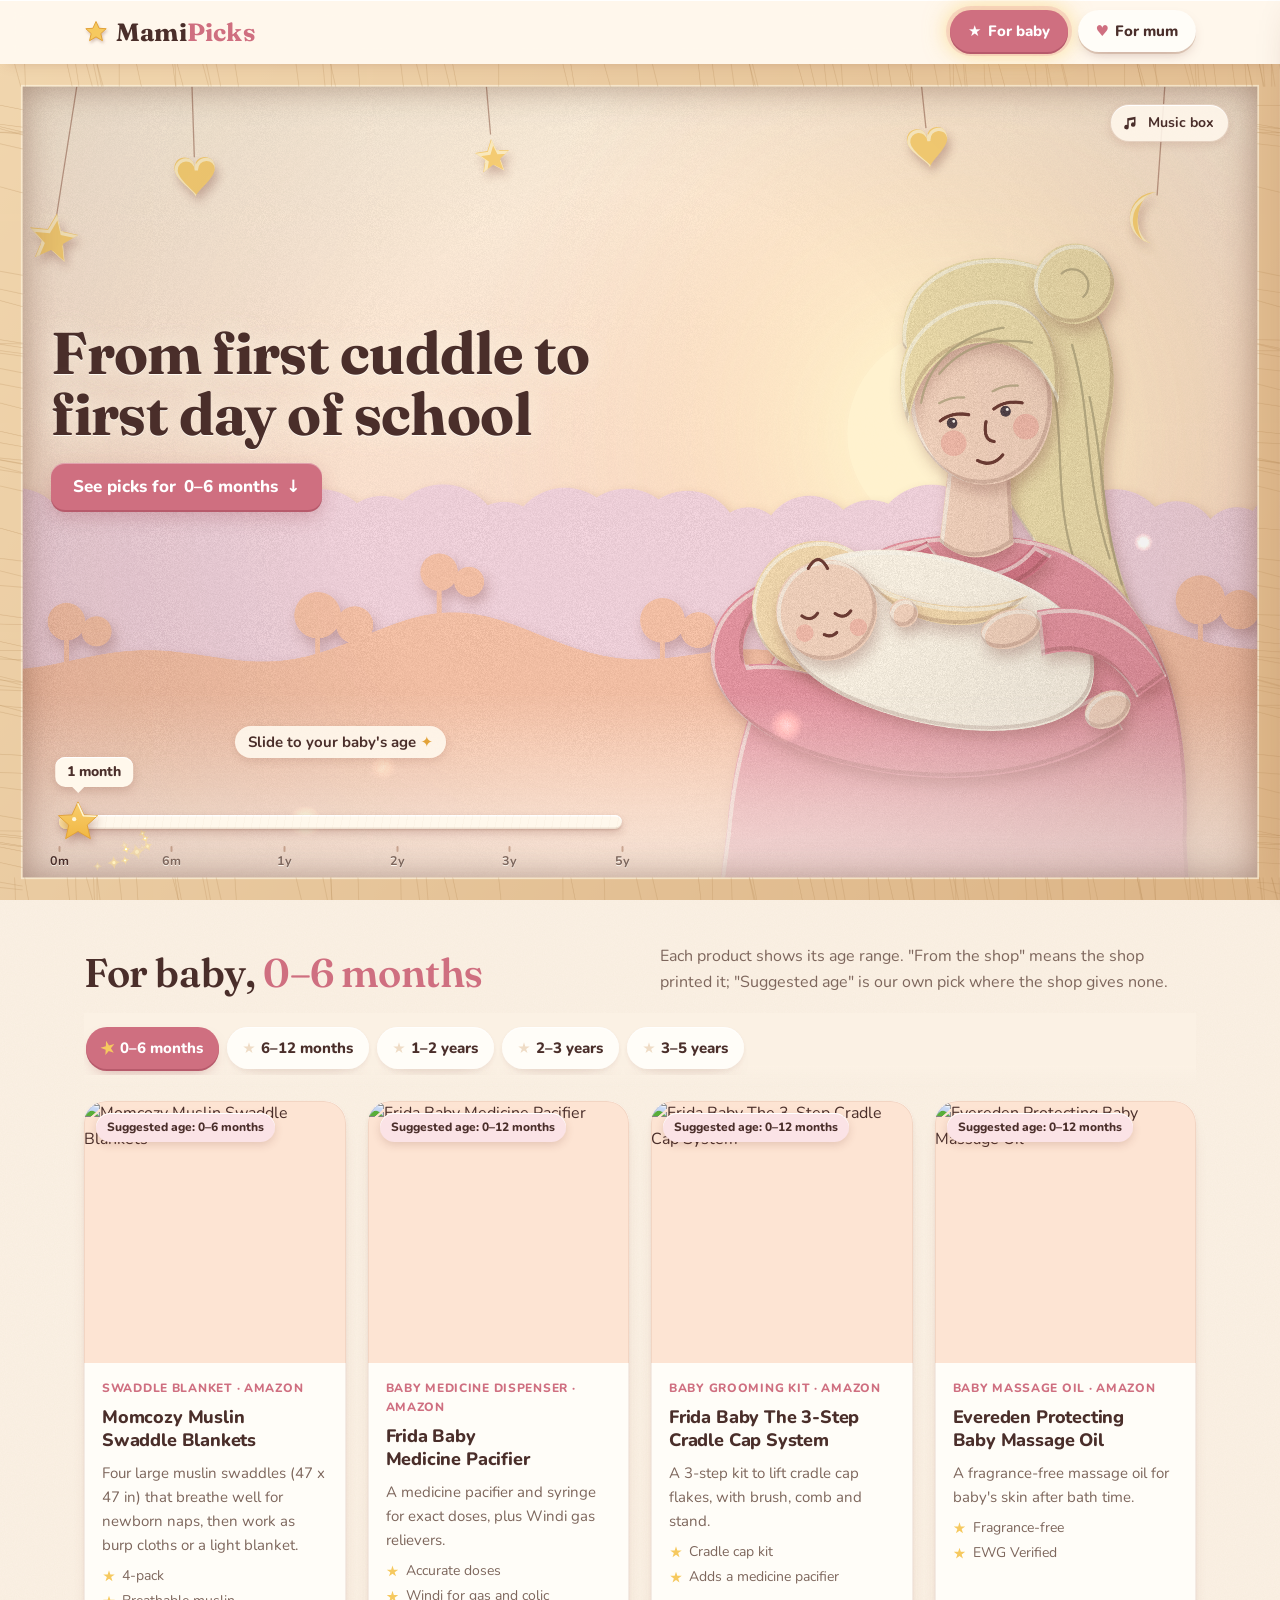
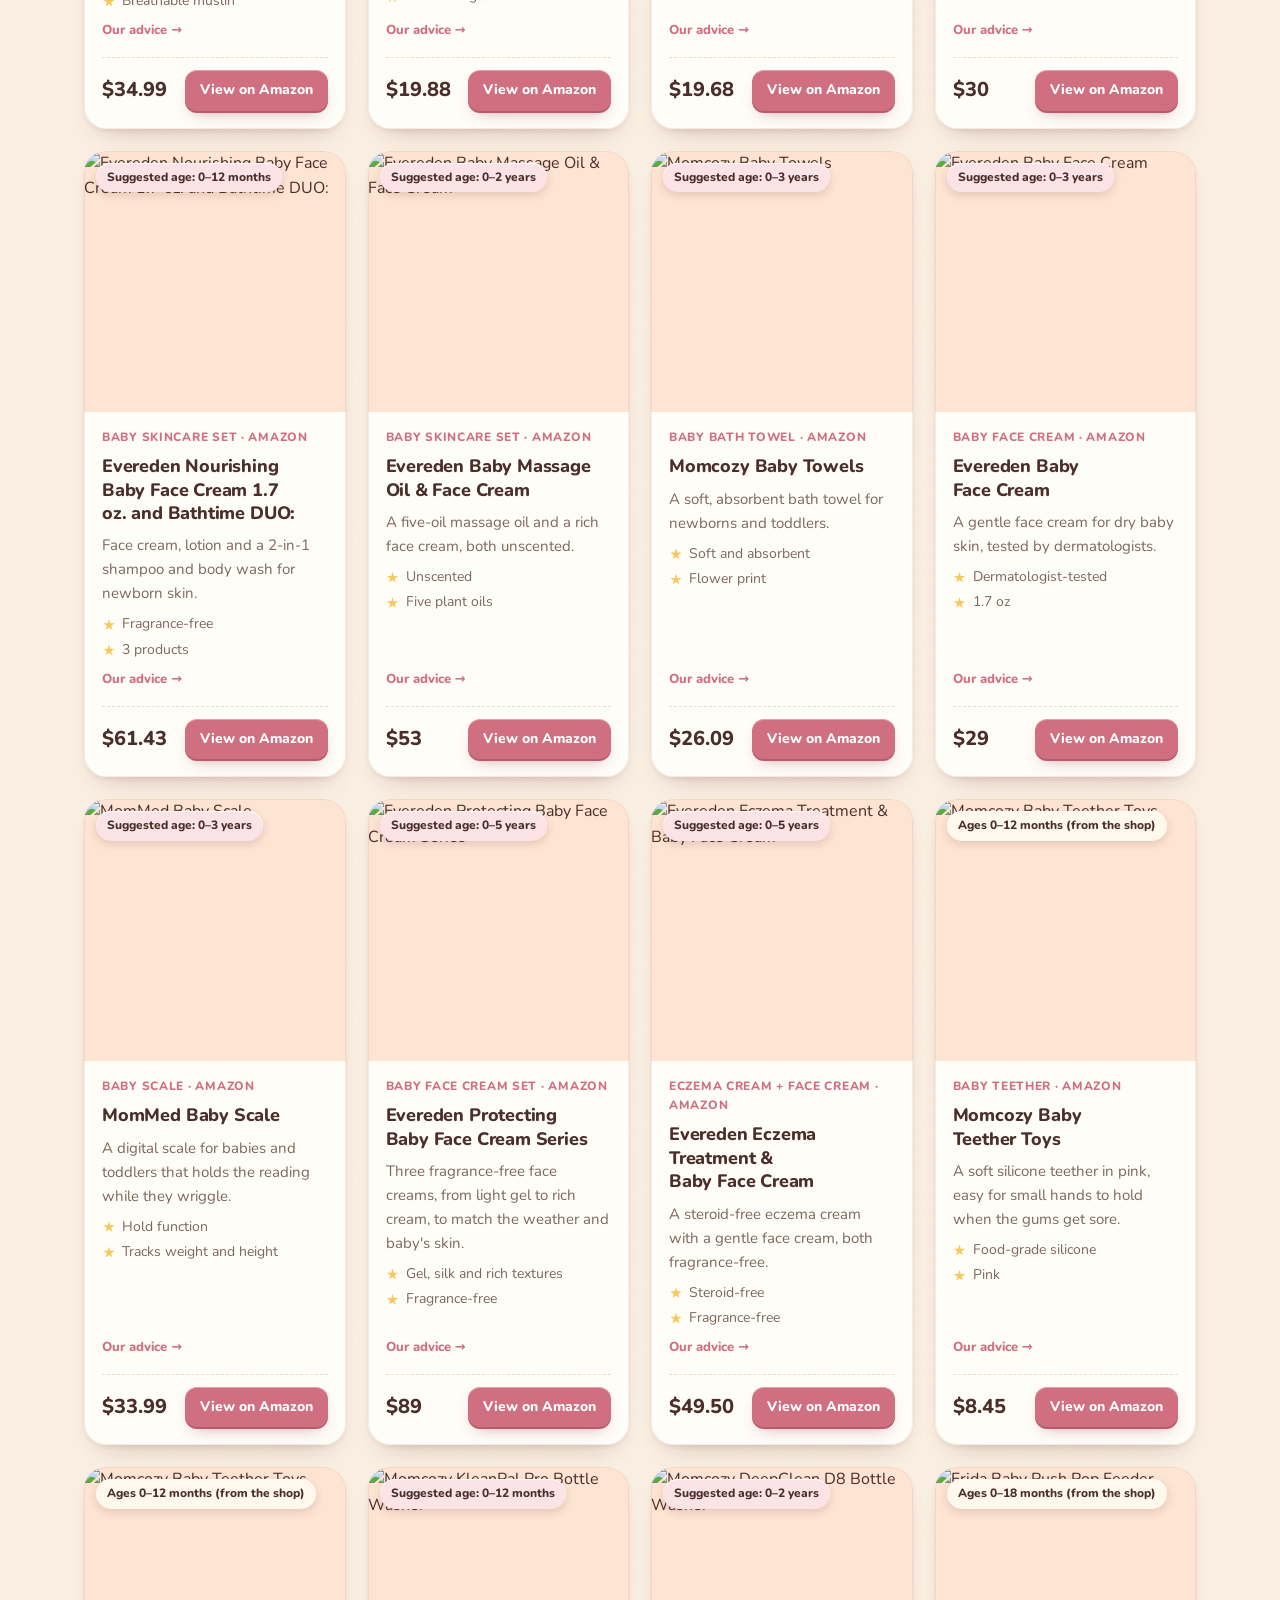
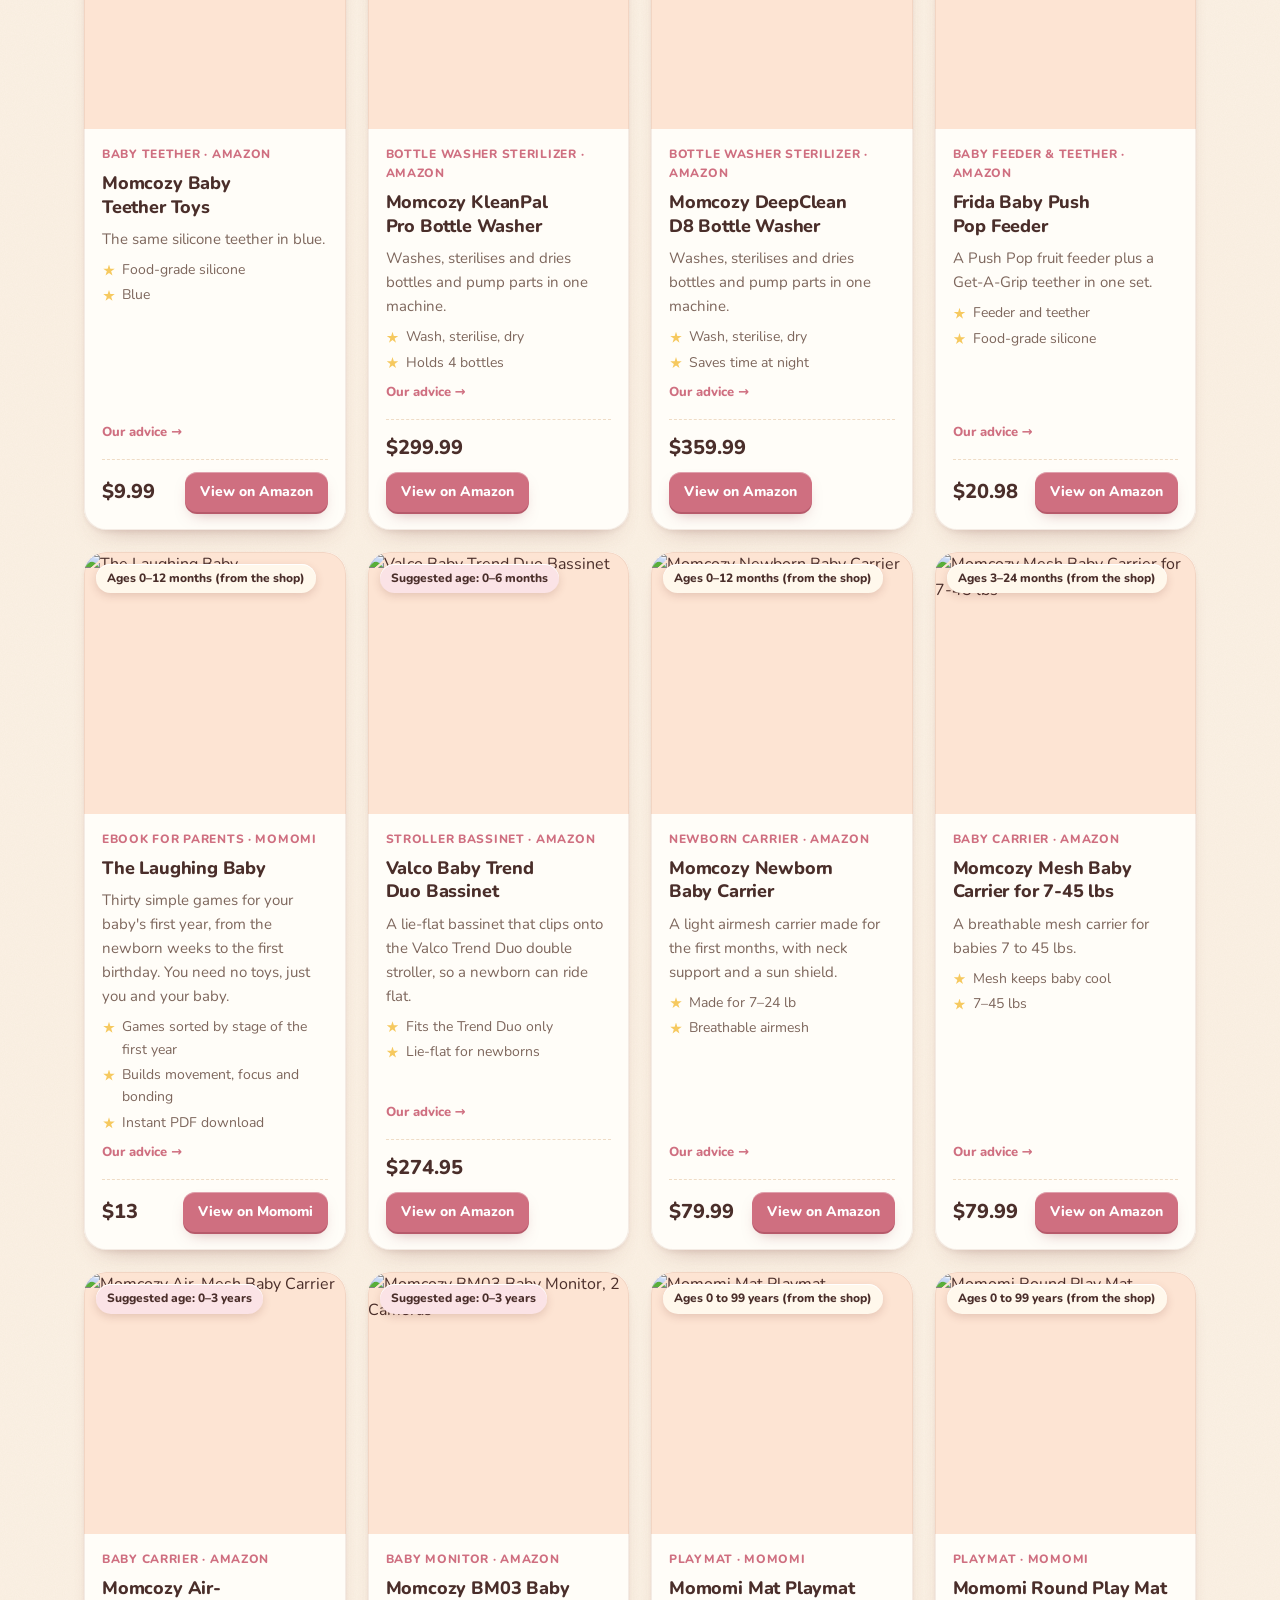
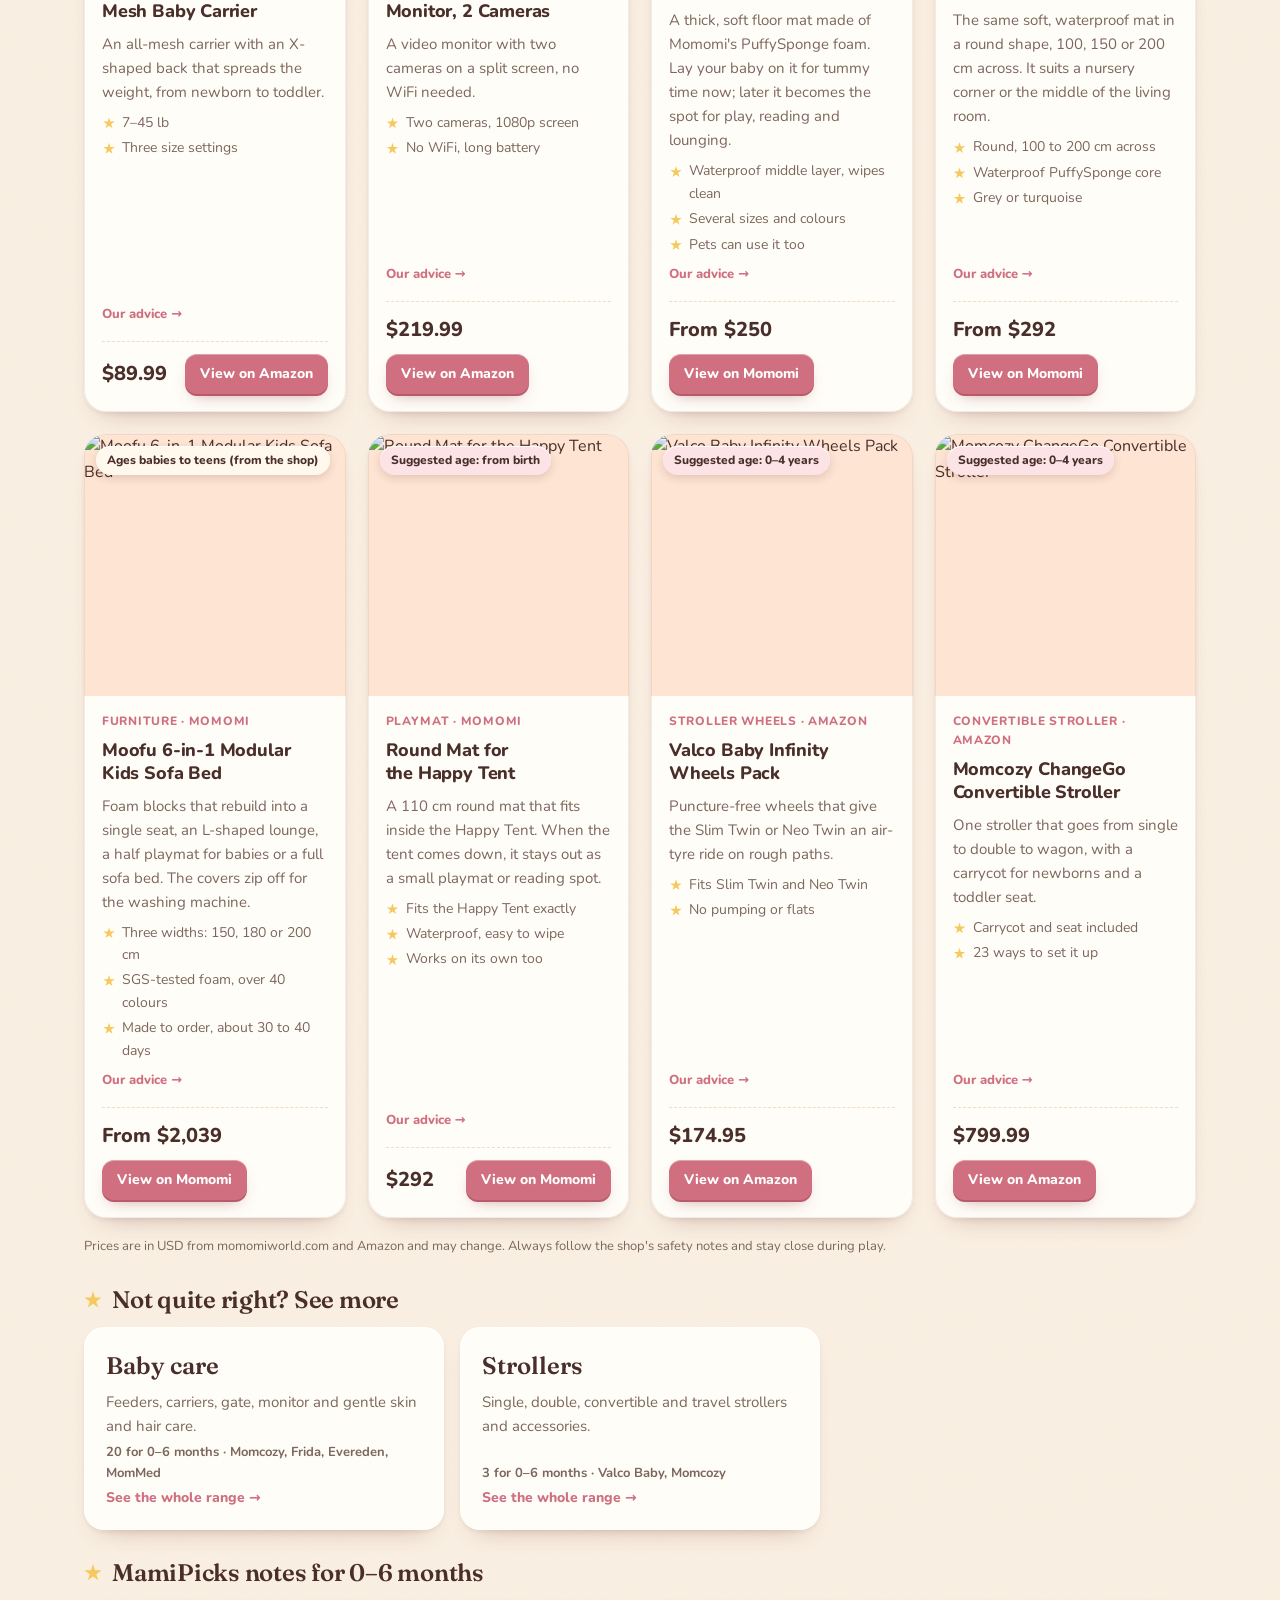
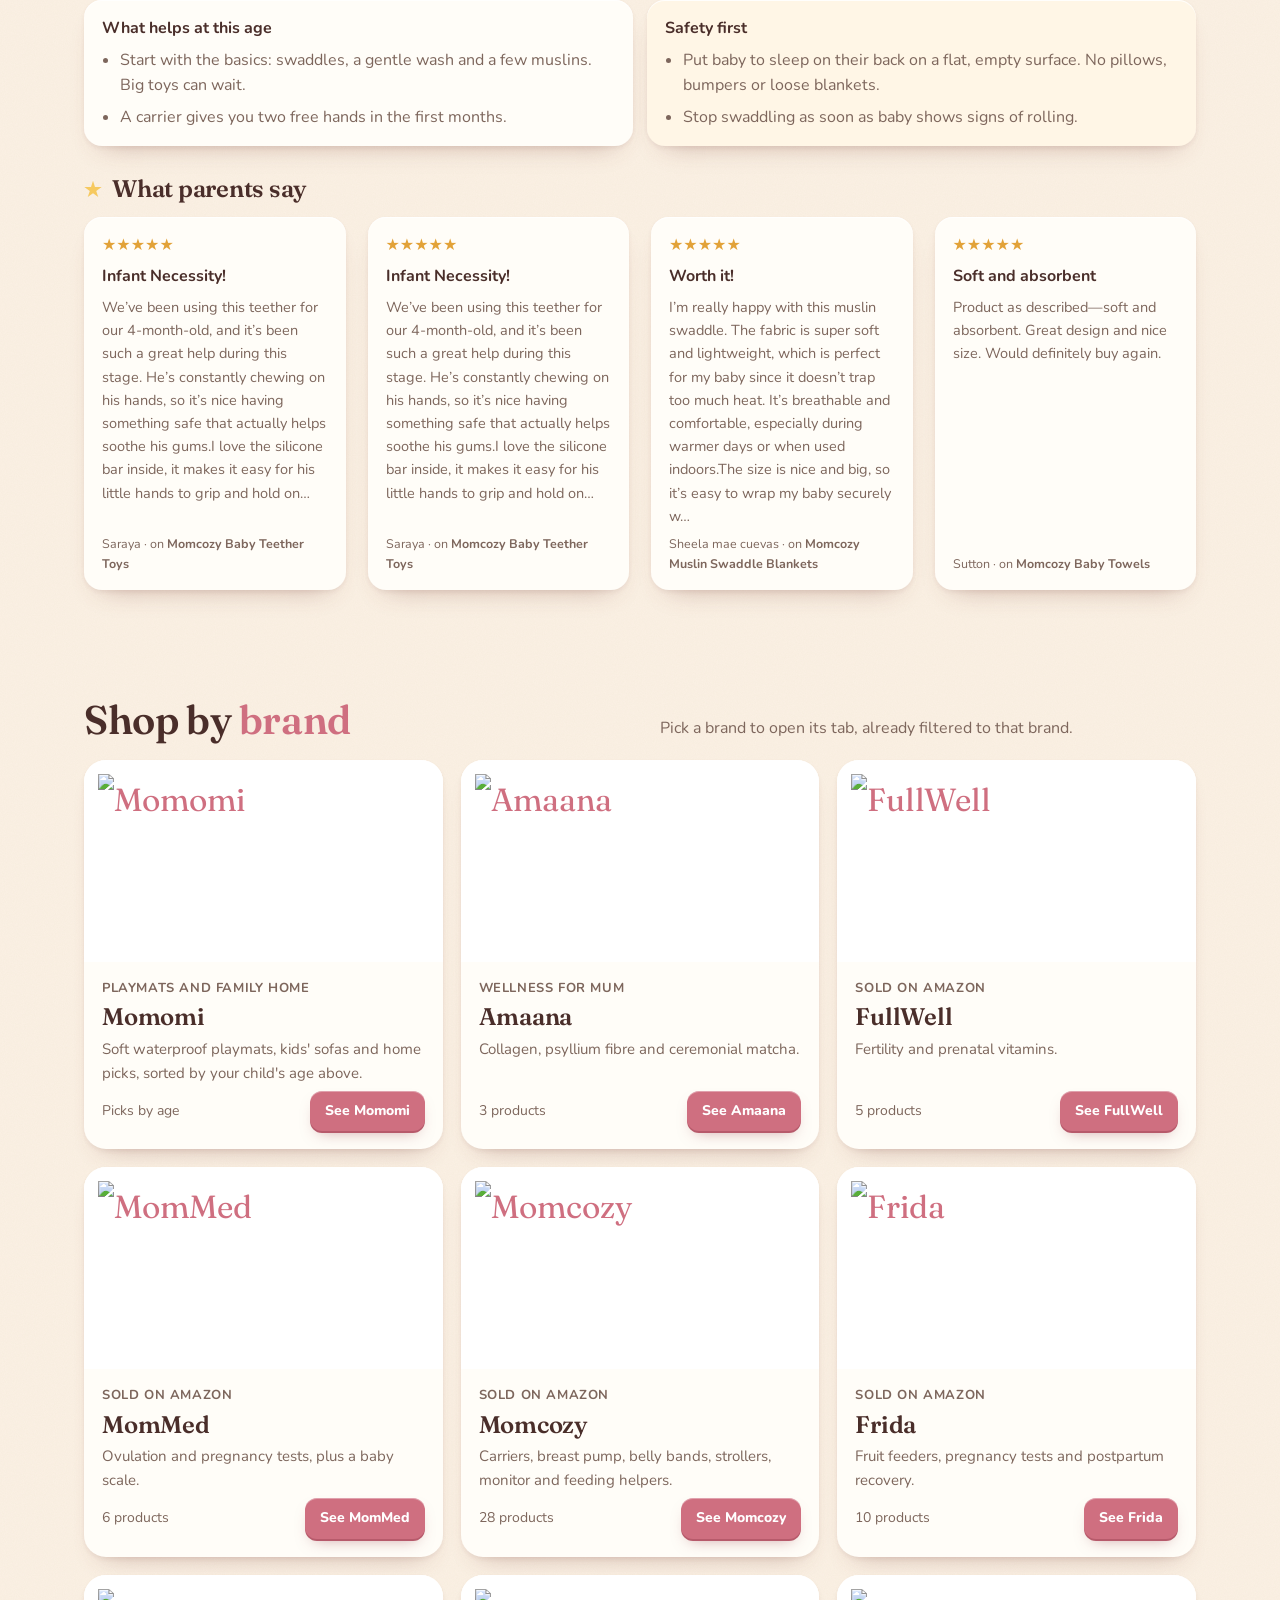
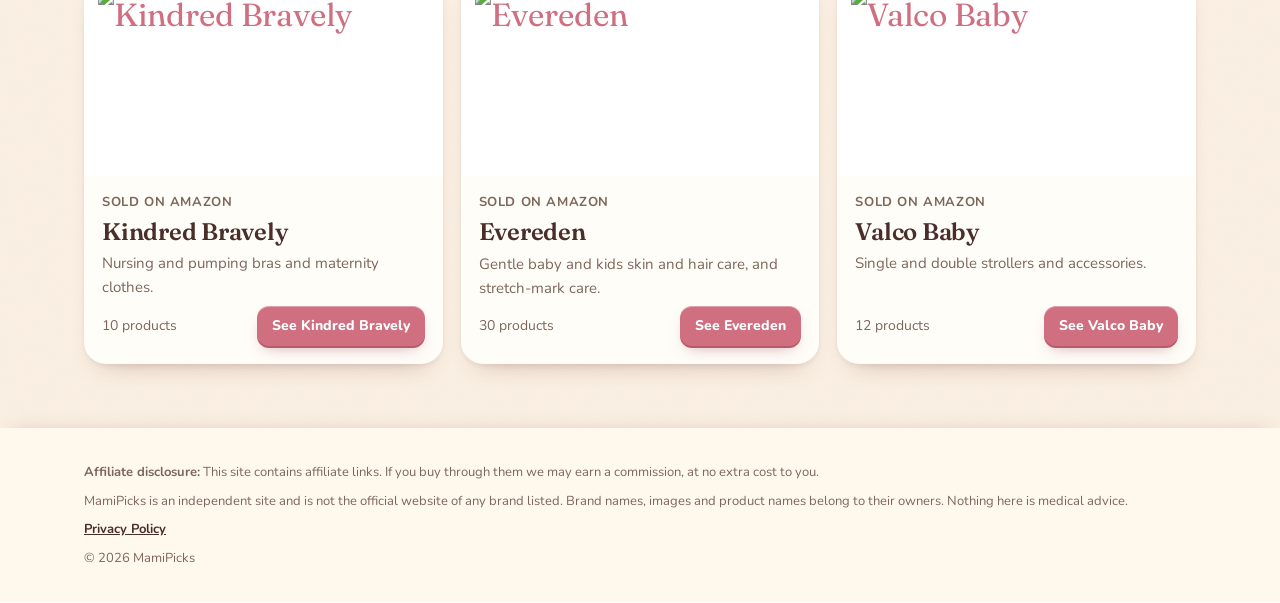
==== commit 5cb95aad: "Mom: faster hero, smaller photos, details load after the page, Lasso tracking on home, advice for 9 " ====
--- a/index.html
+++ b/index.html
@@ -246,6 +246,11 @@
 @media(max-width:440px){.grid{grid-template-columns:1fr}}
 @media(prefers-reduced-motion:reduce){html{scroll-behavior:auto}}
 </style>
+  <!-- Lasso click tracking -->
+  <script type="text/javascript" src="https://js.codedrink.com/snippet.min.js" defer></script>
+  <script type="text/javascript" defer>
+    document.addEventListener("LSAFFEventLoaded", function(e) { e.detail.init(); });
+  </script>
 </head>
 <body>
 
@@ -351,7 +356,6 @@
 
 <script src="products.js"></script>
 <script src="assets/js/advice.js"></script>
-<script src="assets/js/details.js"></script>
 <script src="assets/js/panel.js"></script>
 <script>
 /* =====================================================================
@@ -410,6 +414,7 @@
 var REDUCE = false; // keep the gentle page effects on every device
 function esc(s){ return String(s==null?"":s).replace(/[&<>"]/g,function(c){return {"&":"&amp;","<":"&lt;",">":"&gt;",'"':"&quot;"}[c];}); }
 function linkOf(p){ if(p.link) return p.link; var s=SHOPS[p.shop||"momomi"]; return s.site+encodeURIComponent(p.h).replace(/%E2%84%A2/gi,"%E2%84%A2")+s.track; }
+function small(u){ return window.amzImg ? amzImg(u,500) : u; }
 function imgOf(p){ return /^https?:/.test(p.img) ? p.img : SHOPS[p.shop||"momomi"].img+p.img+(p.img.indexOf("?")>-1?"&":"?")+"width=600"; }
 var stageIdx = {}; AGES.forEach(function(a,i){ stageIdx[a.id]=i; });
 function fits(p, stage){
@@ -426,7 +431,7 @@
   var badge = withAge ? '<span class="badge'+(p.ageSrc==="ours"?' ours':'')+'">'+(p.ageSrc==="ours"?'Suggested age: ':'Ages ')+esc(p.ageText)+(p.ageSrc==="shop"?' (from the shop)':'')+'</span>' : '';
   var shop = p.store || SHOPS[p.shop||"momomi"].name;
   return '<article class="card" data-r="'+r+'" tabindex="0" role="button" aria-label="'+esc(p.name)+': see our advice"><div class="pic">'+badge+
-    '<img loading="lazy" alt="'+esc(p.name)+'" src="'+esc(imgOf(p))+'"></div><div class="body">'+
+    '<img loading="lazy" alt="'+esc(p.name)+'" src="'+esc(small(imgOf(p)))+'"></div><div class="body">'+
     '<span class="kind">'+esc(p.kind)+(withAge?' · '+shop:'')+'</span><h3>'+esc(p.name)+'</h3><p>'+esc(p.text)+'</p>'+
     '<ul>'+p.points.map(function(t){return '<li>'+esc(t)+'</li>';}).join("")+'</ul>'+
     '<span class="more">Our advice →</span>'+
@@ -551,7 +556,7 @@
 document.getElementById("typeGrid").innerHTML = typeCards(TABS.filter(function(t){ return BABY_TABS.indexOf(t.page)<0; }));
 document.getElementById("typeGridBaby").innerHTML = typeCards(TABS.filter(function(t){ return BABY_TABS.indexOf(t.page)>-1; }));
 document.getElementById("brandGrid").innerHTML = BRAND_CARDS.map(function(b){
-  return '<a class="brand" href="'+b.page+'">'+(b.img?'<div class="bpic"><img loading="lazy" alt="'+esc(b.label)+'" src="'+esc(b.img)+'"></div>':'<div class="bpic ph">'+esc(b.label)+'</div>')+
+  return '<a class="brand" href="'+b.page+'">'+(b.img?'<div class="bpic"><img loading="lazy" alt="'+esc(b.label)+'" src="'+esc(small(b.img))+'"></div>':'<div class="bpic ph">'+esc(b.label)+'</div>')+
     '<div class="bbody"><small>'+esc(b.kind)+'</small><h3>'+esc(b.label)+'</h3><p>'+esc(b.text)+'</p><div class="meta"><span>'+esc(b.count)+'</span><span class="btn sm">See '+esc(b.label)+'</span></div></div></a>';
 }).join("");
 /* ---------- mum's advisor: a box with her situation, then 3-5 questions; then products picked for her ---------- */
@@ -628,6 +633,8 @@
 document.addEventListener("keydown",function(e){ if(e.key==="Escape" && advBox.classList.contains("on")) closeAdv(); });
 
 renderMom();
+// Amazon reviews arrive after the page has loaded (panel.js loads details.js)
+document.addEventListener("mami:details",function(){ renderMore(AGES[stageIdx[stage]]); });
 if(location.hash==="#mom") showTab("mom");
 document.getElementById("y").textContent=new Date().getFullYear();
 </script>
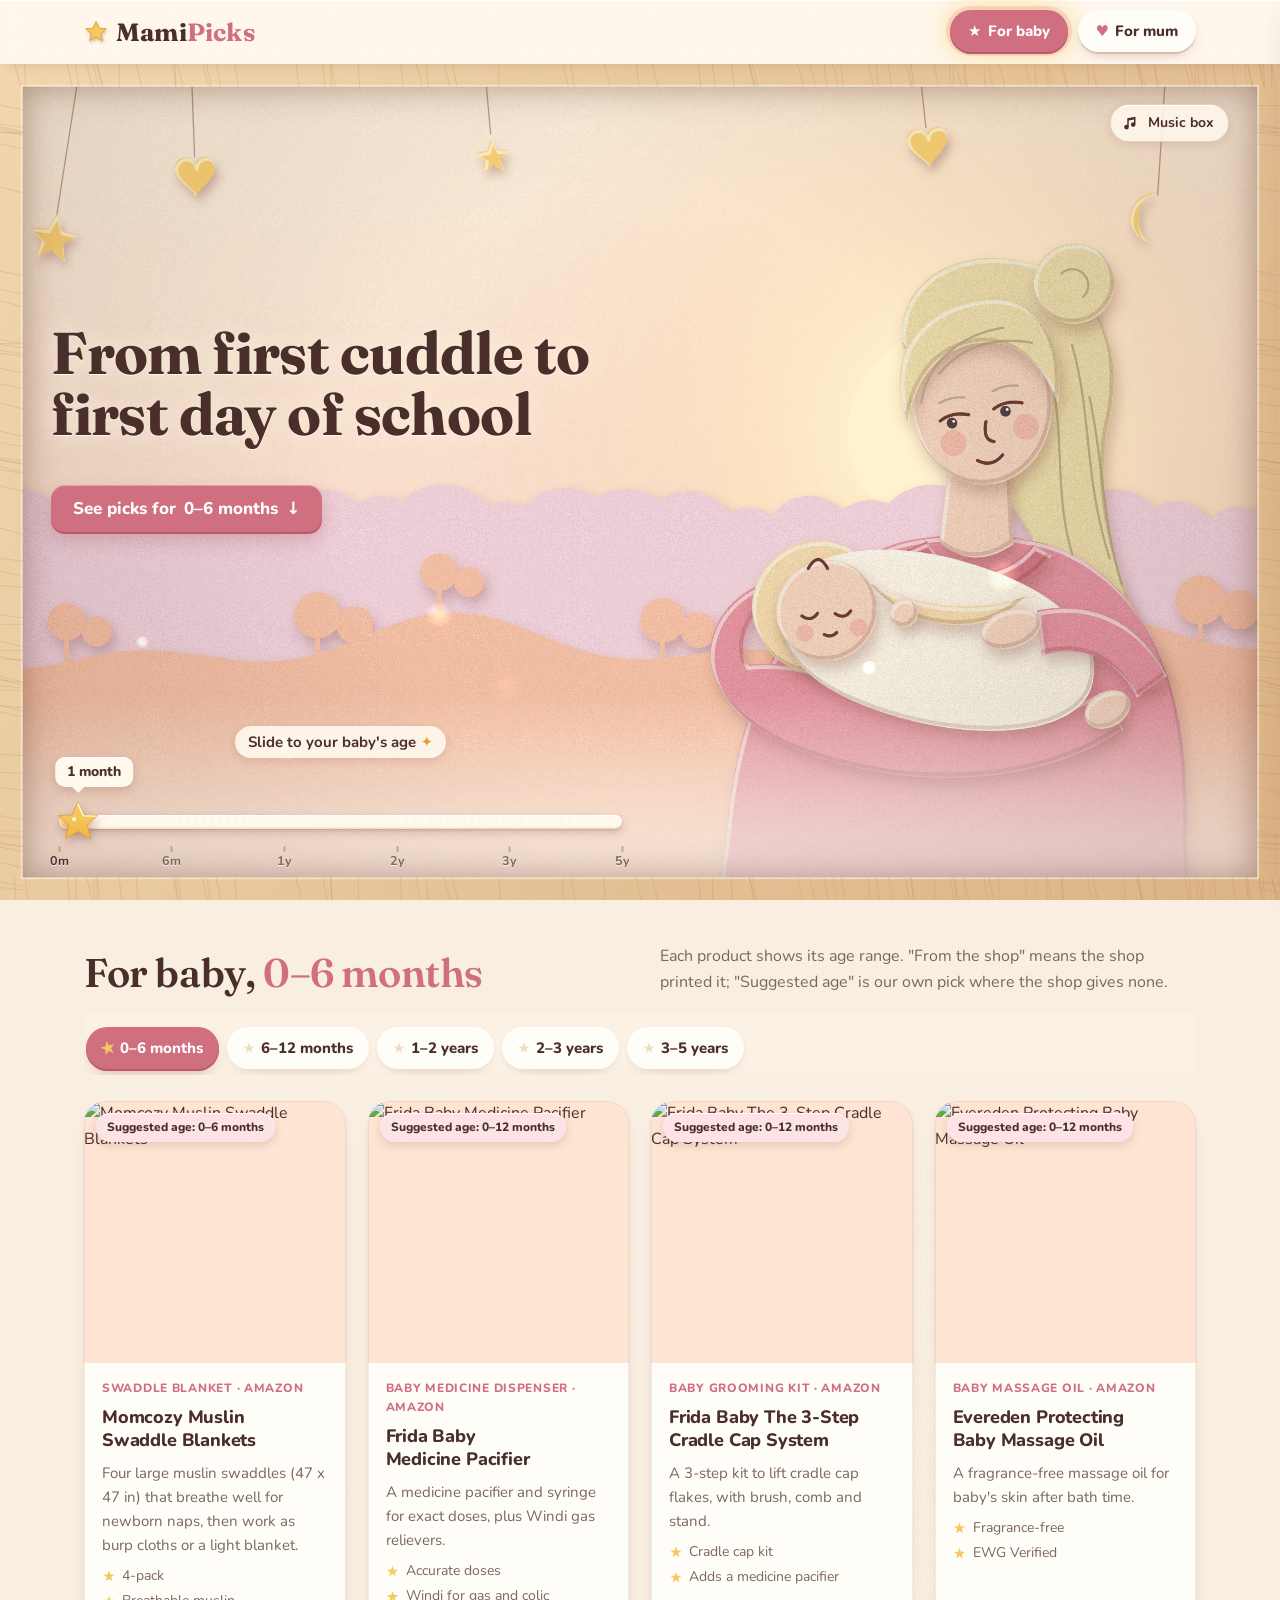
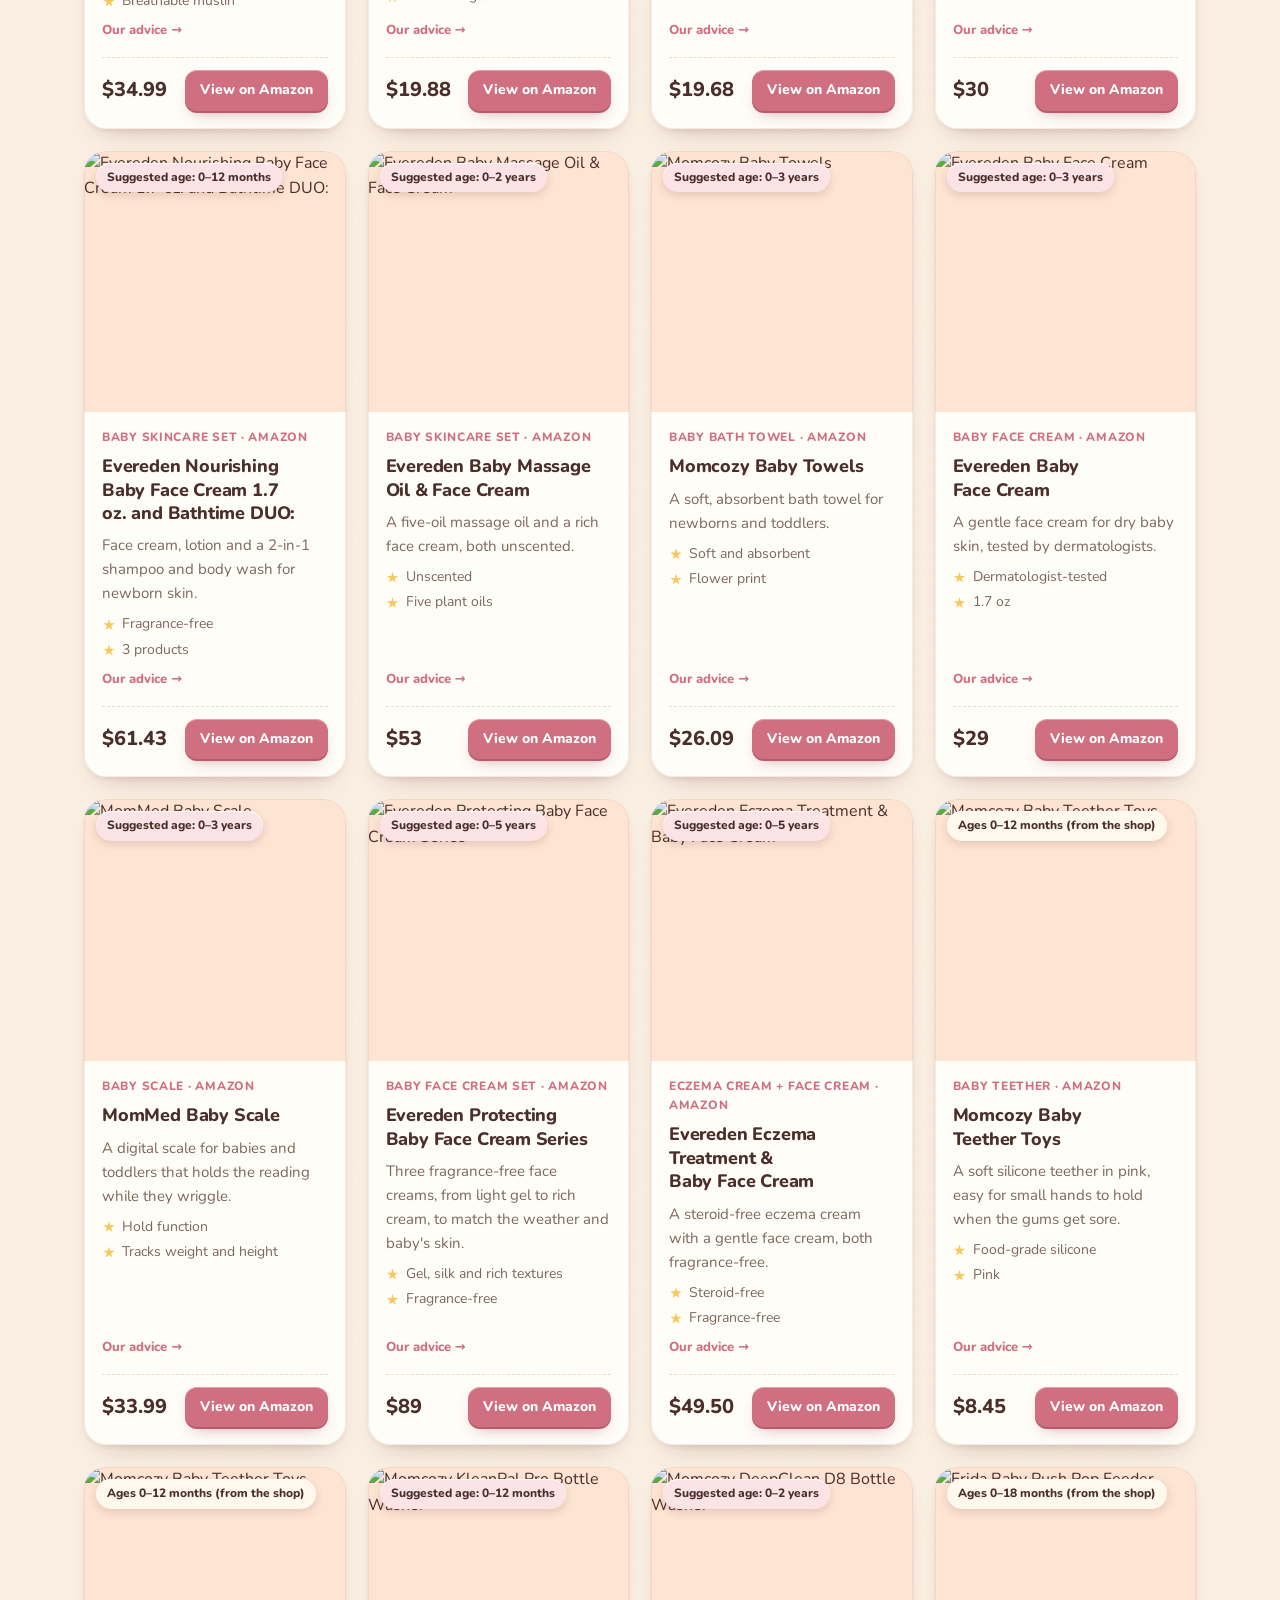
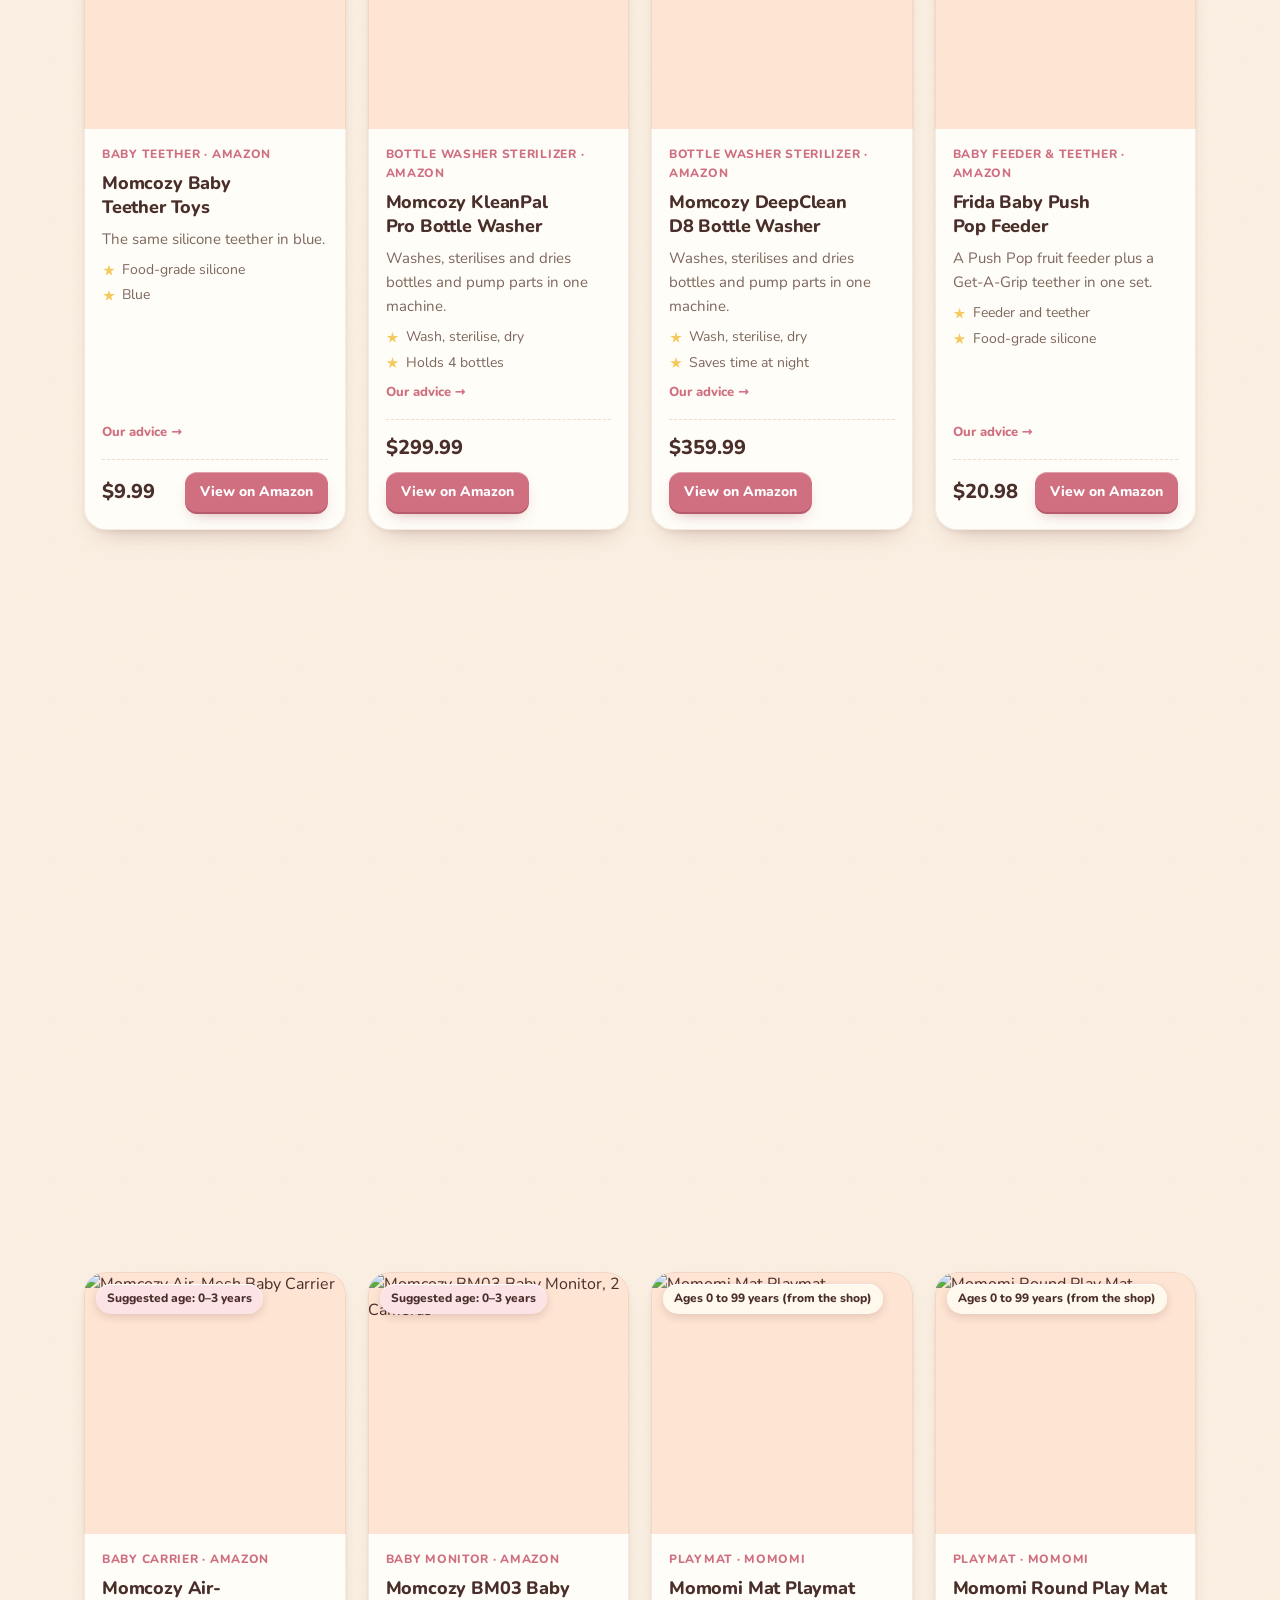
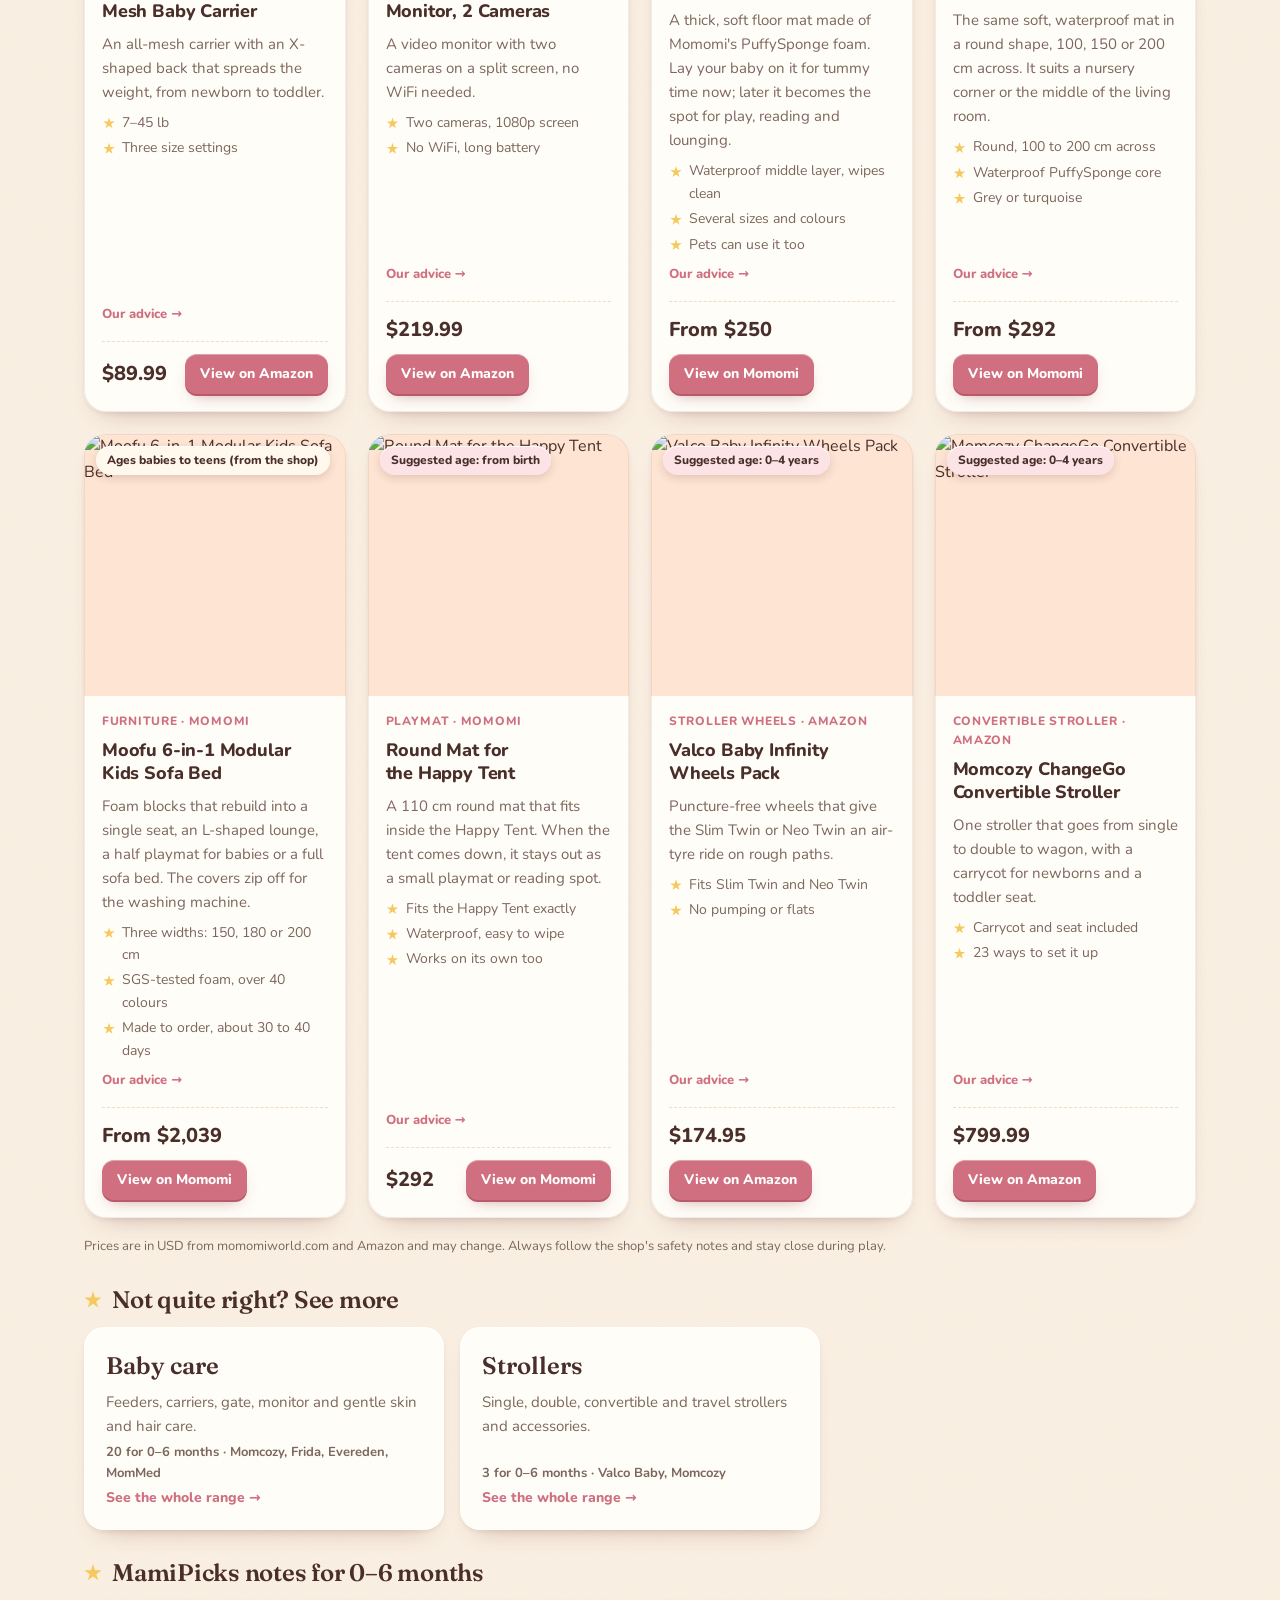
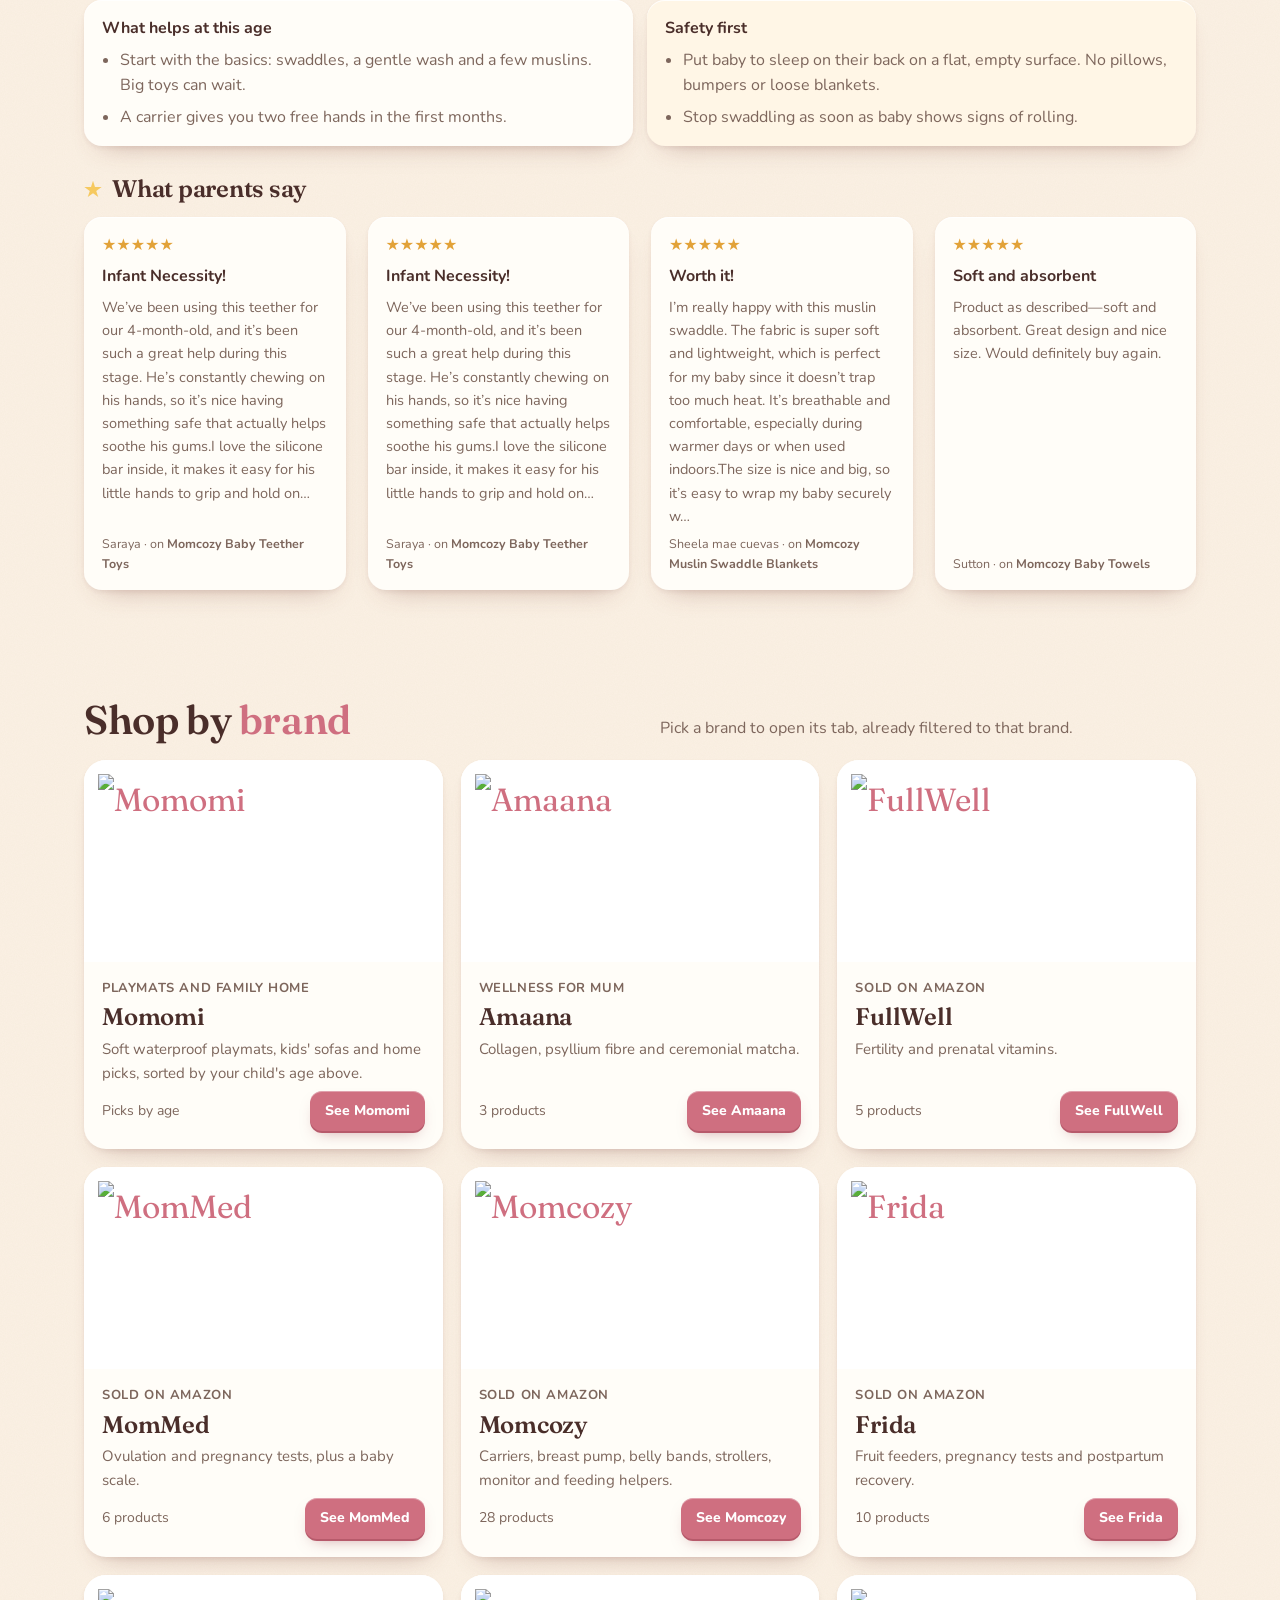
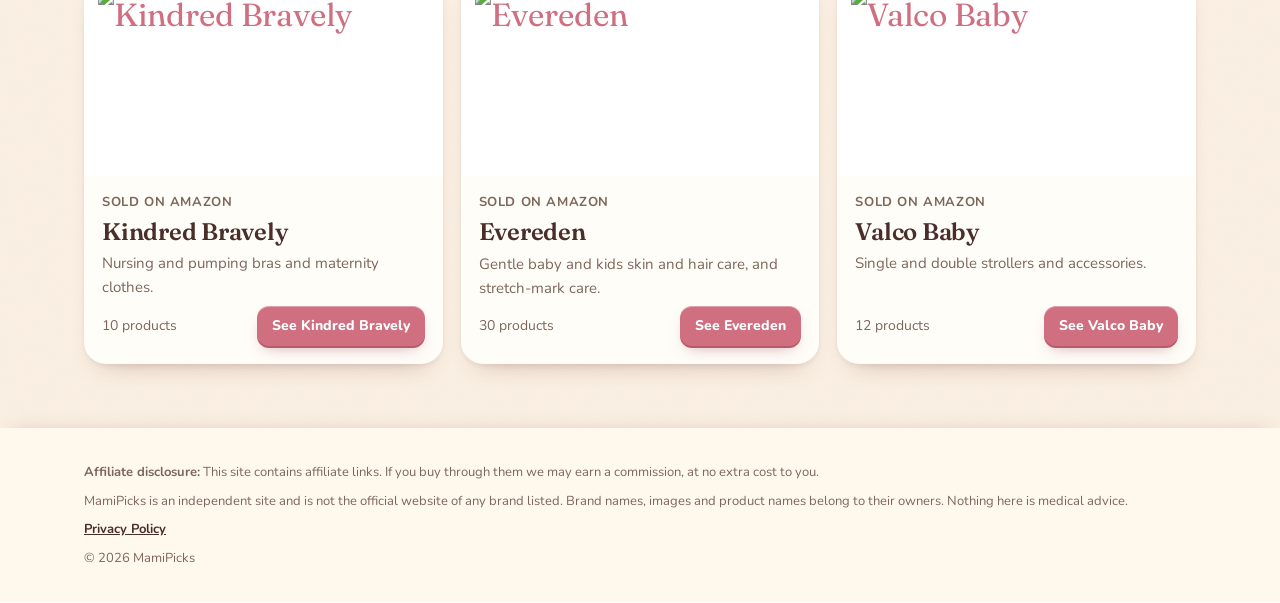
==== commit 7ccecab3: "Mom: age chips always end level after their intro animation The intro tween sometimes left some chip" ====
--- a/index.html
+++ b/index.html
@@ -646,7 +646,8 @@
 if(window.gsap && !REDUCE){
   gsap.from(".hero .copy > *",{y:22,autoAlpha:0,duration:.8,ease:"power3.out",stagger:.12,delay:.2});
   gsap.from(".hero .age-ui",{y:20,autoAlpha:0,duration:.7,ease:"power3.out",delay:.6});
-  gsap.from(".ages button",{y:10,autoAlpha:0,duration:.4,ease:"back.out(2)",stagger:.05,delay:.3});
+  // fromTo + clearProps: the chips always end level, with no leftover transform to fight their CSS hover/transition
+  gsap.fromTo(".ages button",{y:10,autoAlpha:0},{y:0,autoAlpha:1,duration:.4,ease:"back.out(2)",stagger:.05,delay:.3,clearProps:"transform,opacity,visibility"});
 }
 </script>
 </body>
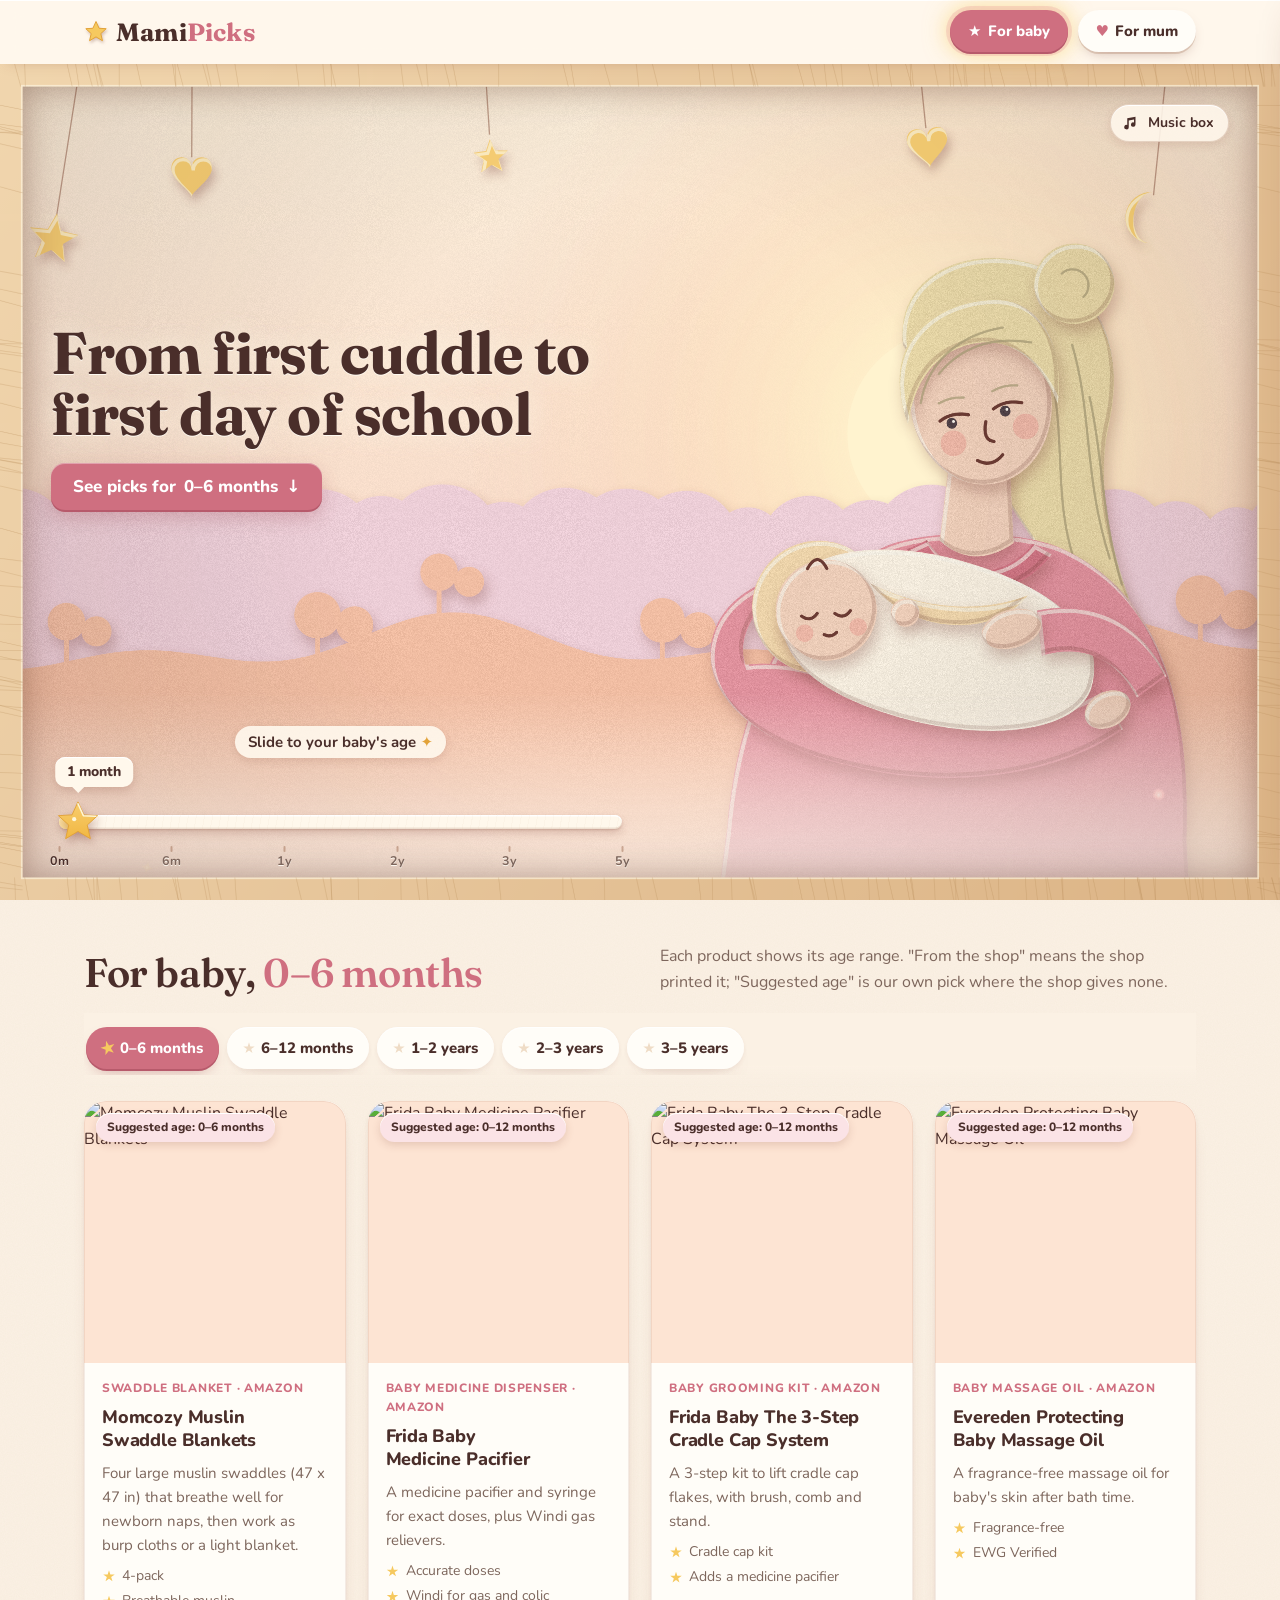
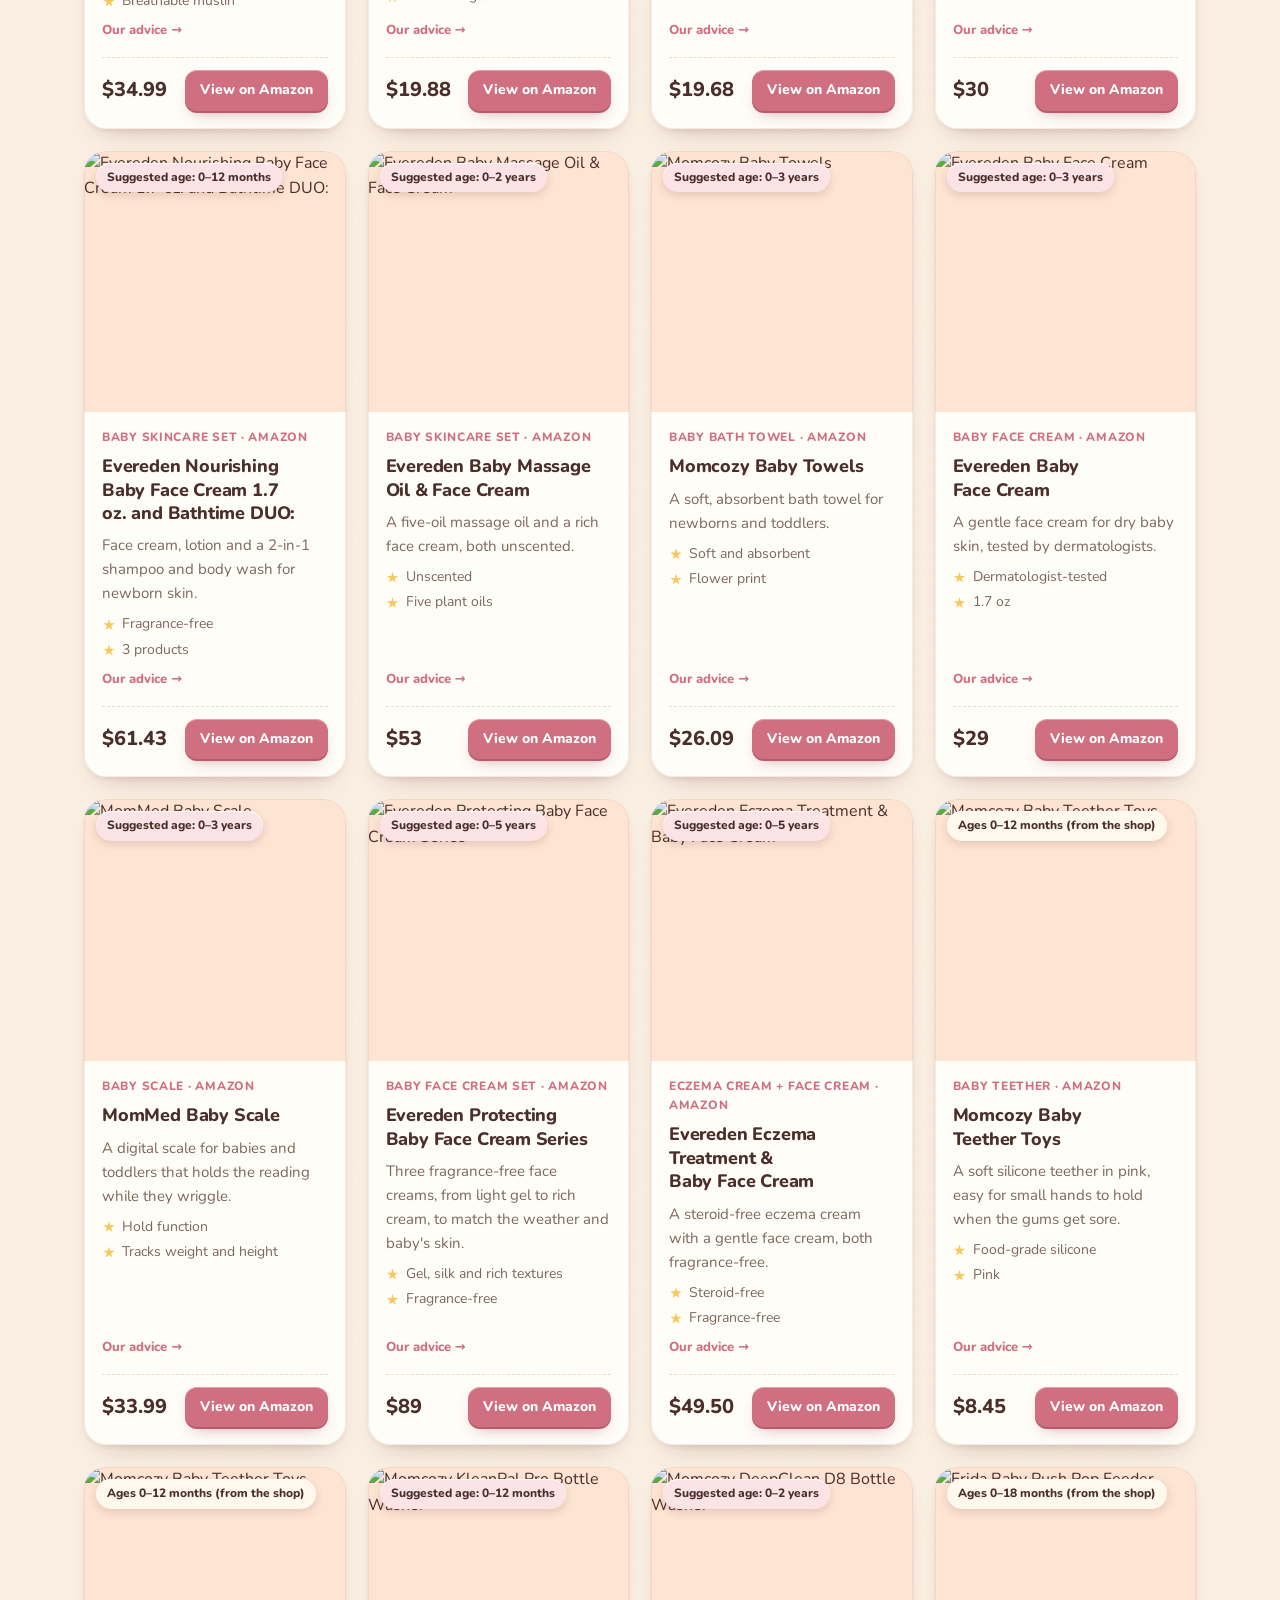
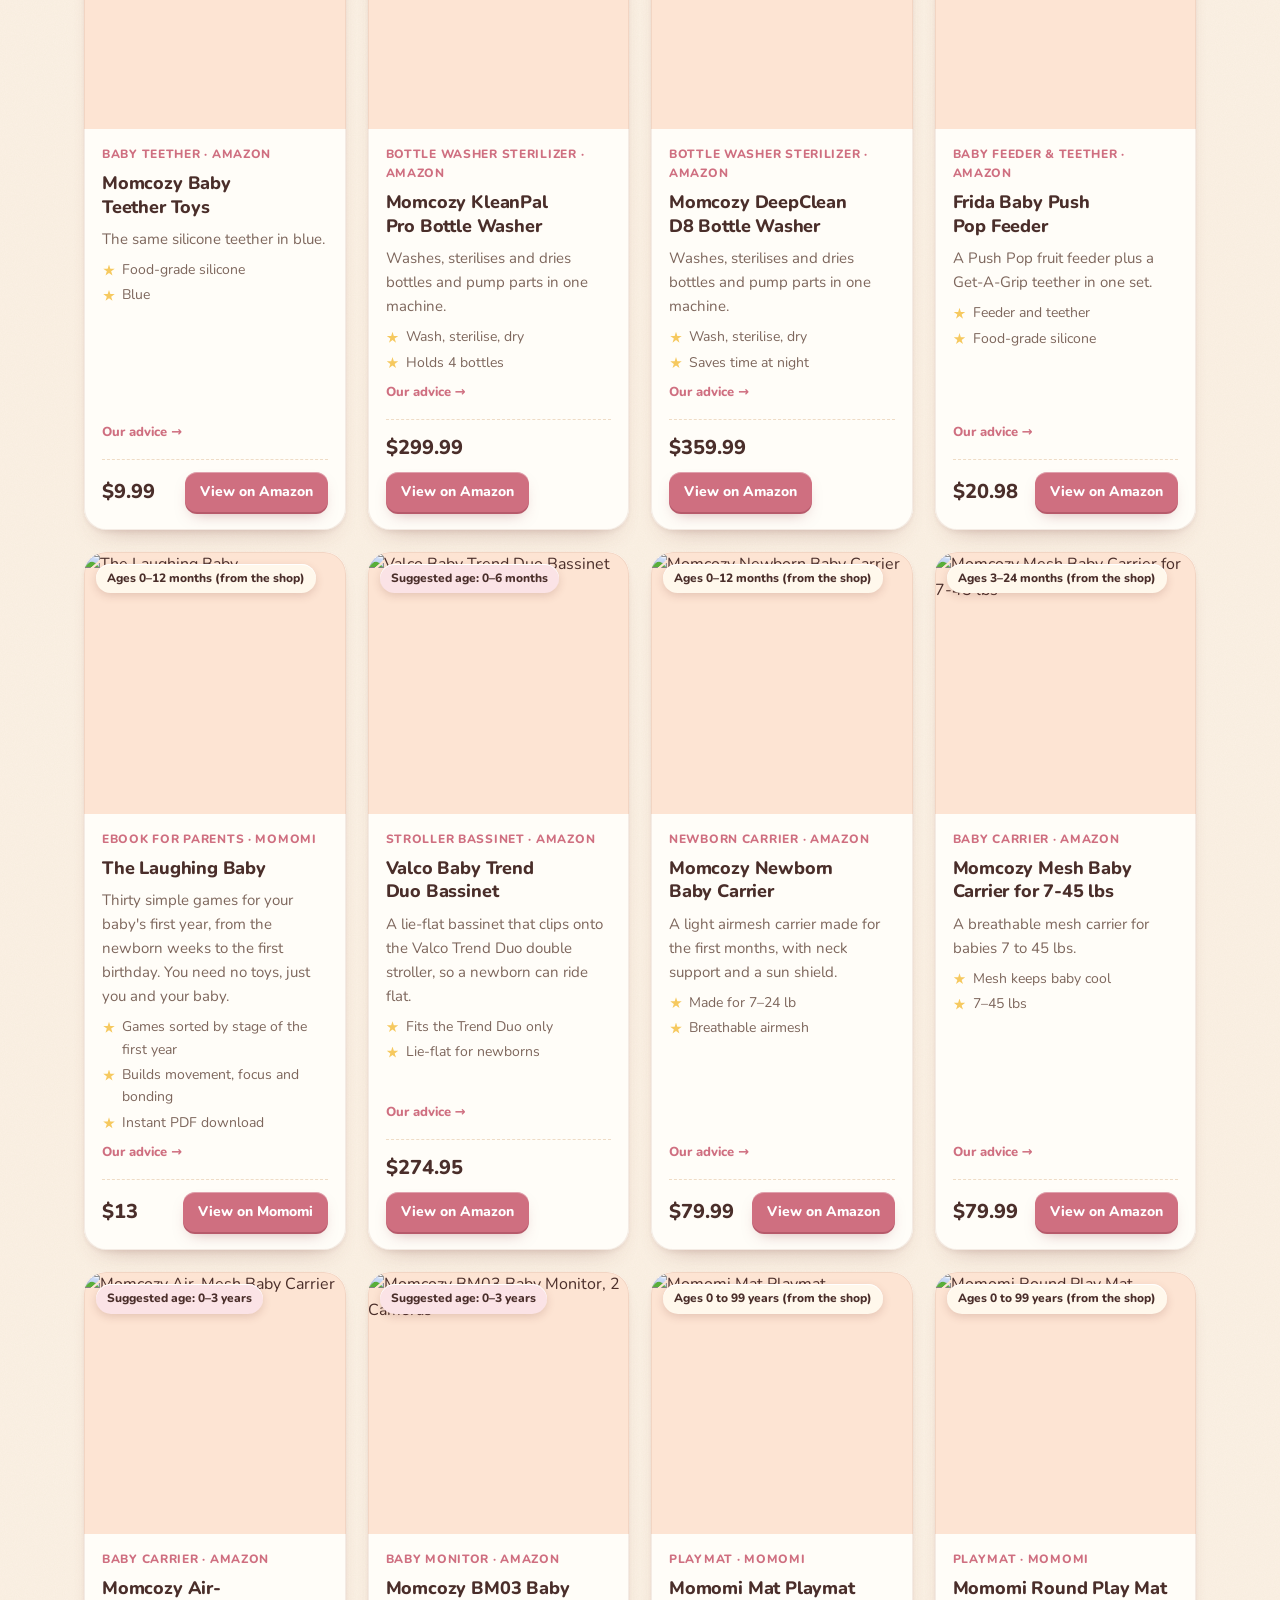
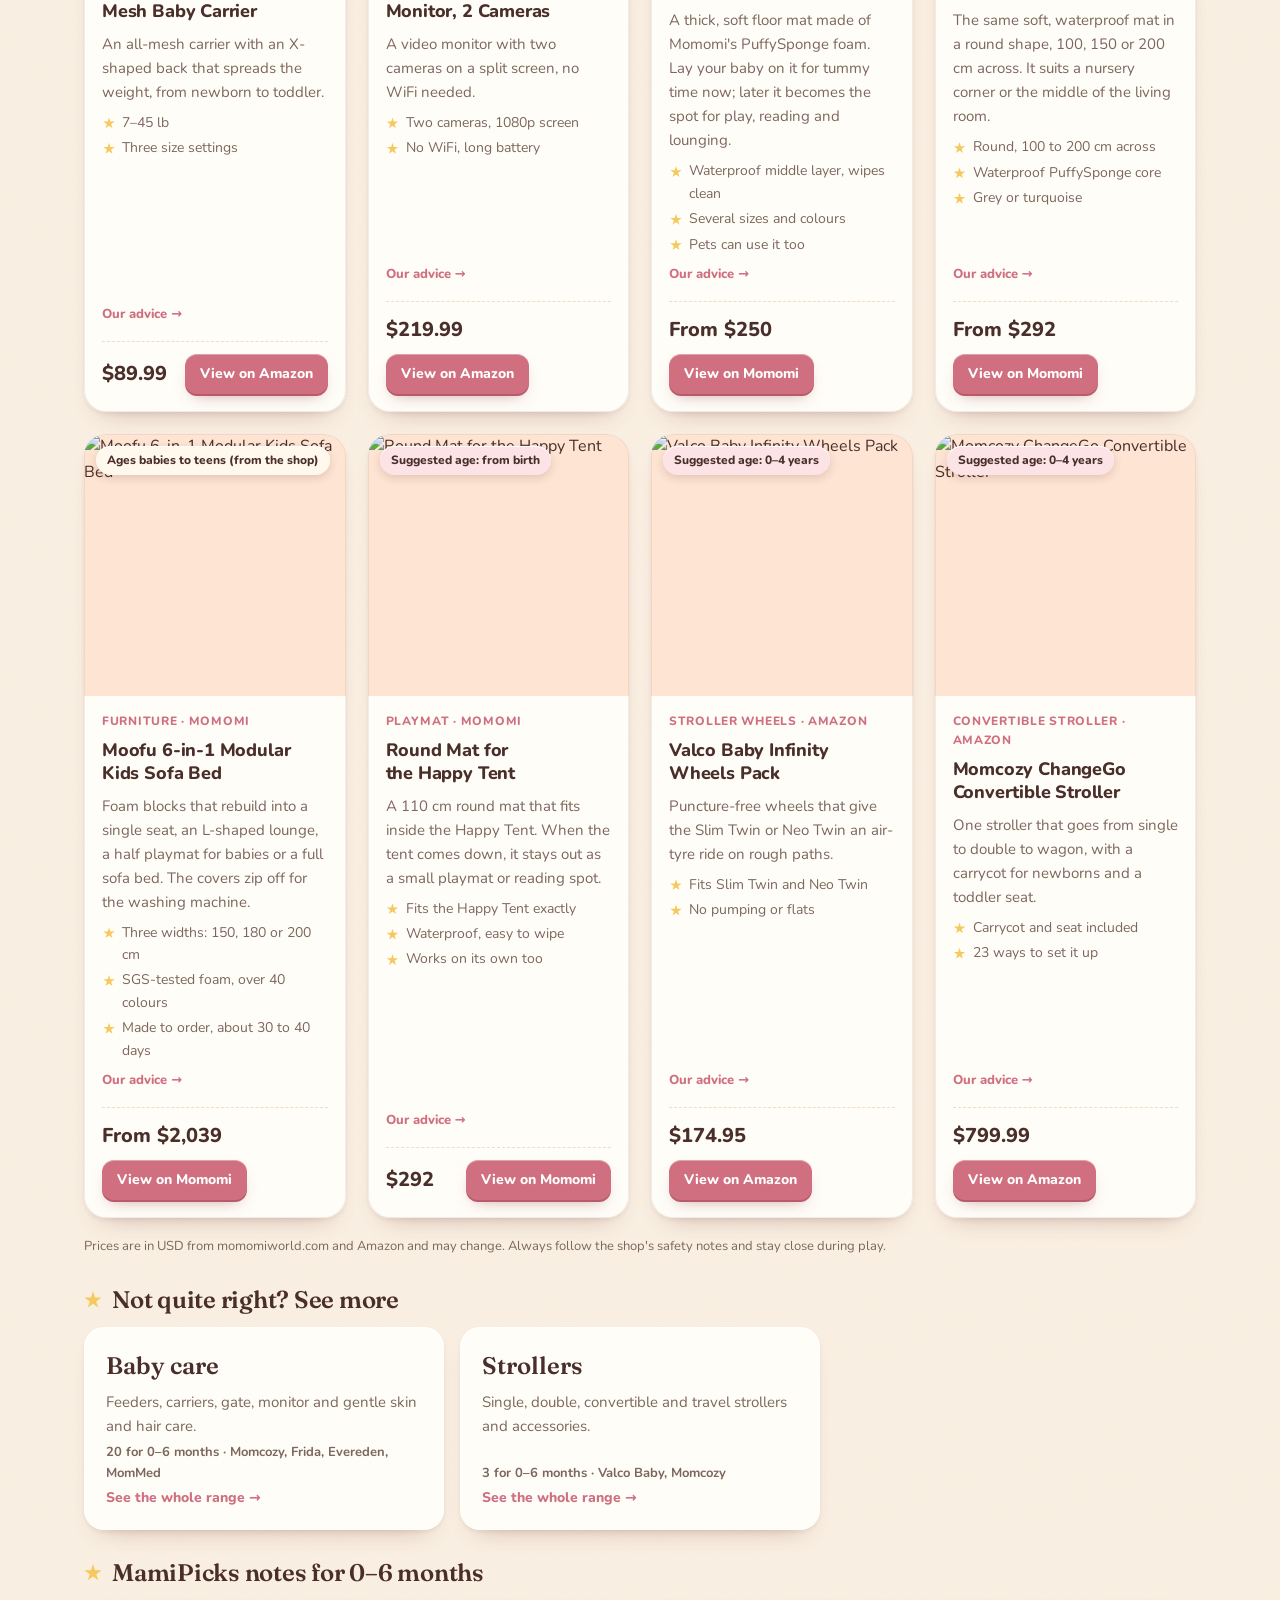
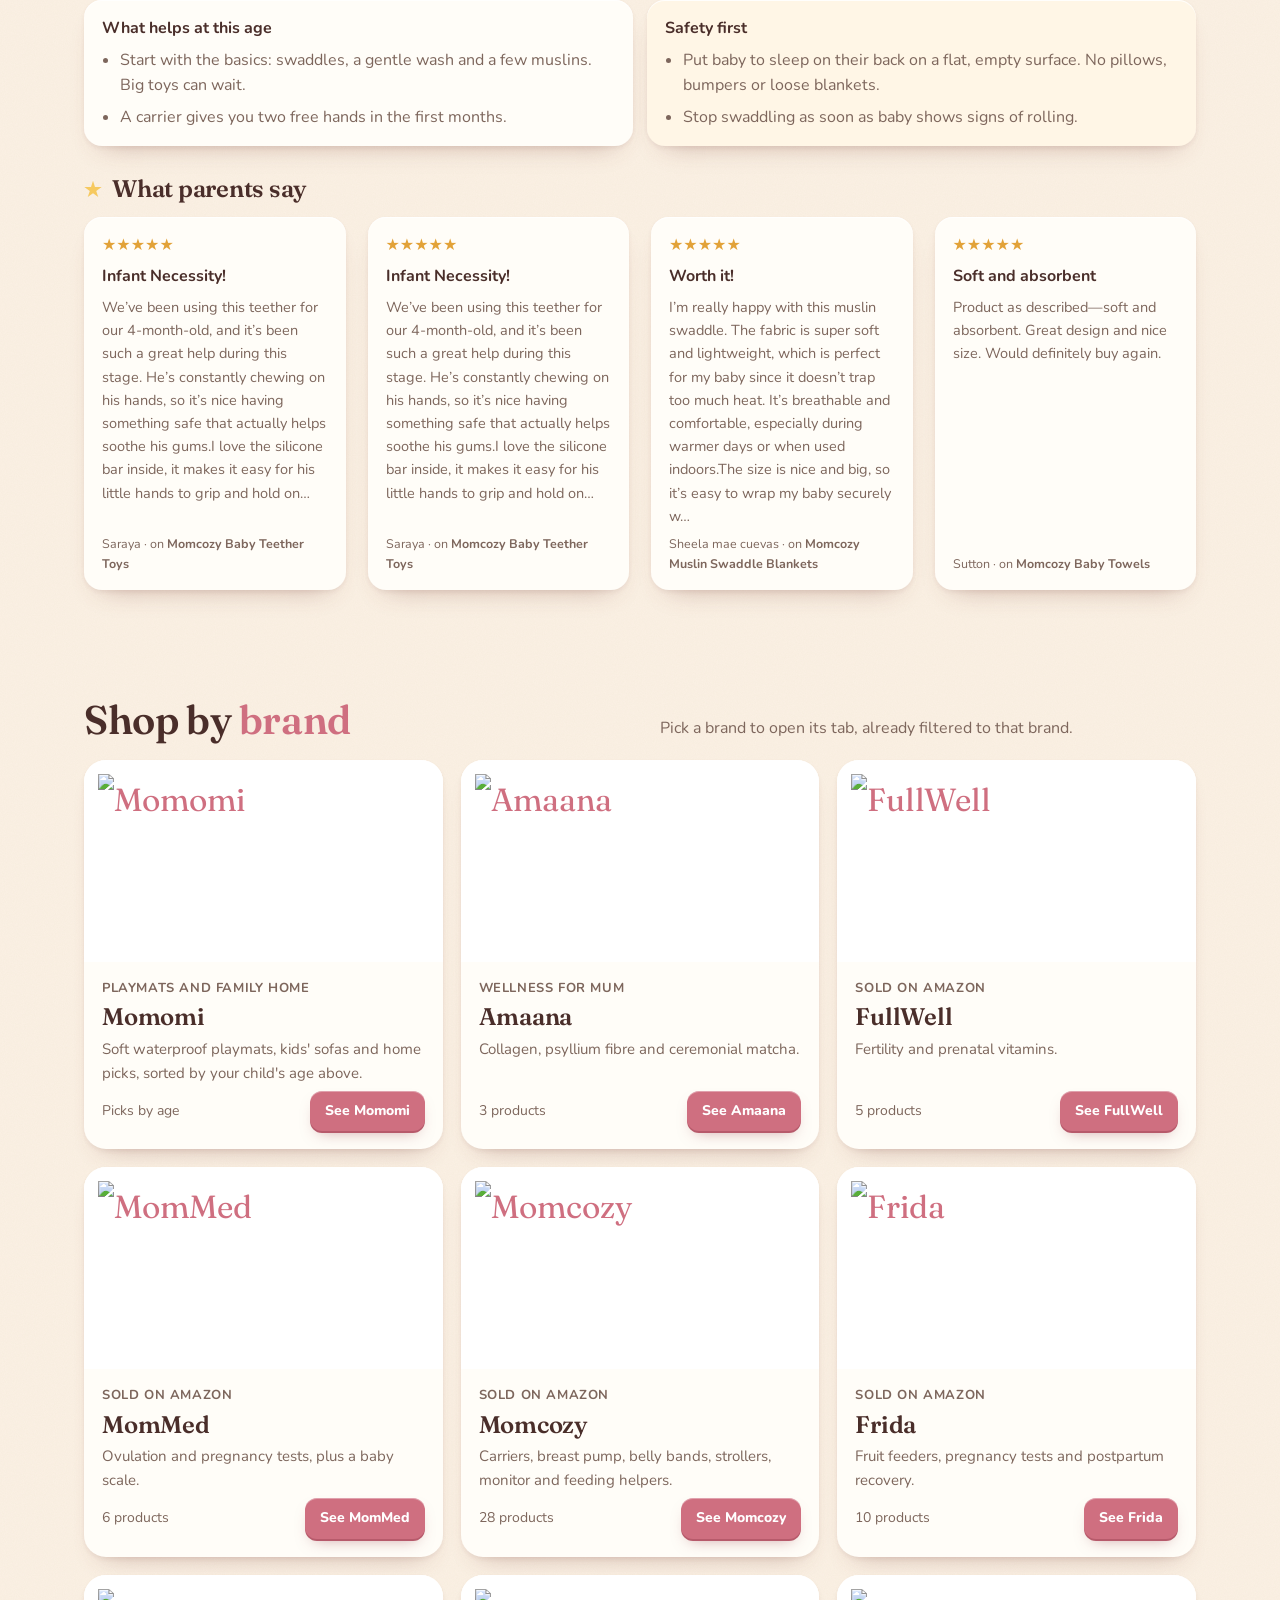
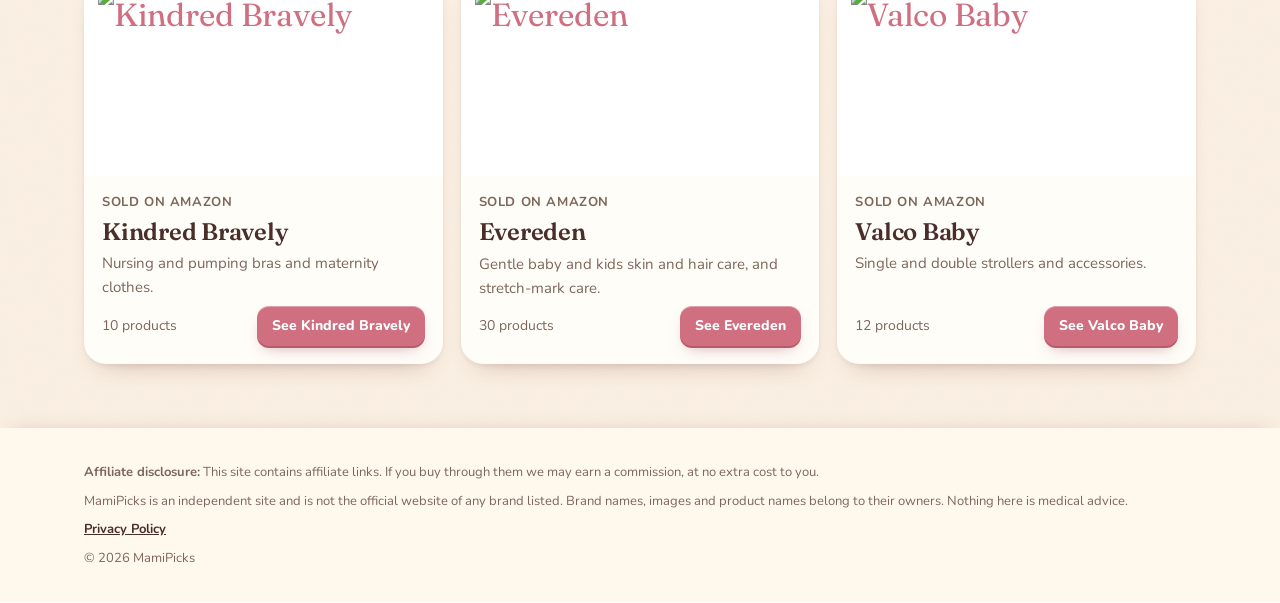
==== commit efa81fce: "Add Google Ads tag (AW-18429283112) to all Mom pages Same account tag as Tool.Cars, needed before ru" ====
--- a/index.html
+++ b/index.html
@@ -6,6 +6,14 @@
 <link rel="icon" type="image/svg+xml" href="data:image/svg+xml,%3Csvg xmlns='http://www.w3.org/2000/svg' viewBox='0 0 64 64'%3E%3Crect width='64' height='64' rx='16' fill='%23fbe3cf'/%3E%3Cpath d='M32 10l6.6 14.4 15.6 1.2-11.8 10.4 3.6 15.4L32 43.2l-14 8.2 3.6-15.4L9.8 25.6l15.6-1.2z' fill='%23f6c95f' stroke='%23e2a238' stroke-width='2' stroke-linejoin='round'/%3E%3C/svg%3E">
 <title>MamiPicks | Baby and Toddler Picks by Age, plus Wellness for Mum</title>
 <meta name="description" content="Pick your child's age, from newborn to five, and see the playmats, books and toys that suit that stage. Plus collagen, fibre and matcha for mum, and family home picks.">
+<!-- Google tag (gtag.js) -->
+<script async src="https://www.googletagmanager.com/gtag/js?id=AW-18429283112"></script>
+<script>
+  window.dataLayer = window.dataLayer || [];
+  function gtag(){dataLayer.push(arguments);}
+  gtag('js', new Date());
+  gtag('config', 'AW-18429283112');
+</script>
 <link rel="preconnect" href="https://fonts.googleapis.com">
 <link rel="preconnect" href="https://fonts.gstatic.com" crossorigin>
 <link rel="stylesheet" href="https://fonts.googleapis.com/css2?family=Fraunces:opsz,wght@9..144,600;9..144,700&family=Nunito:wght@400;600;700;800&display=swap">
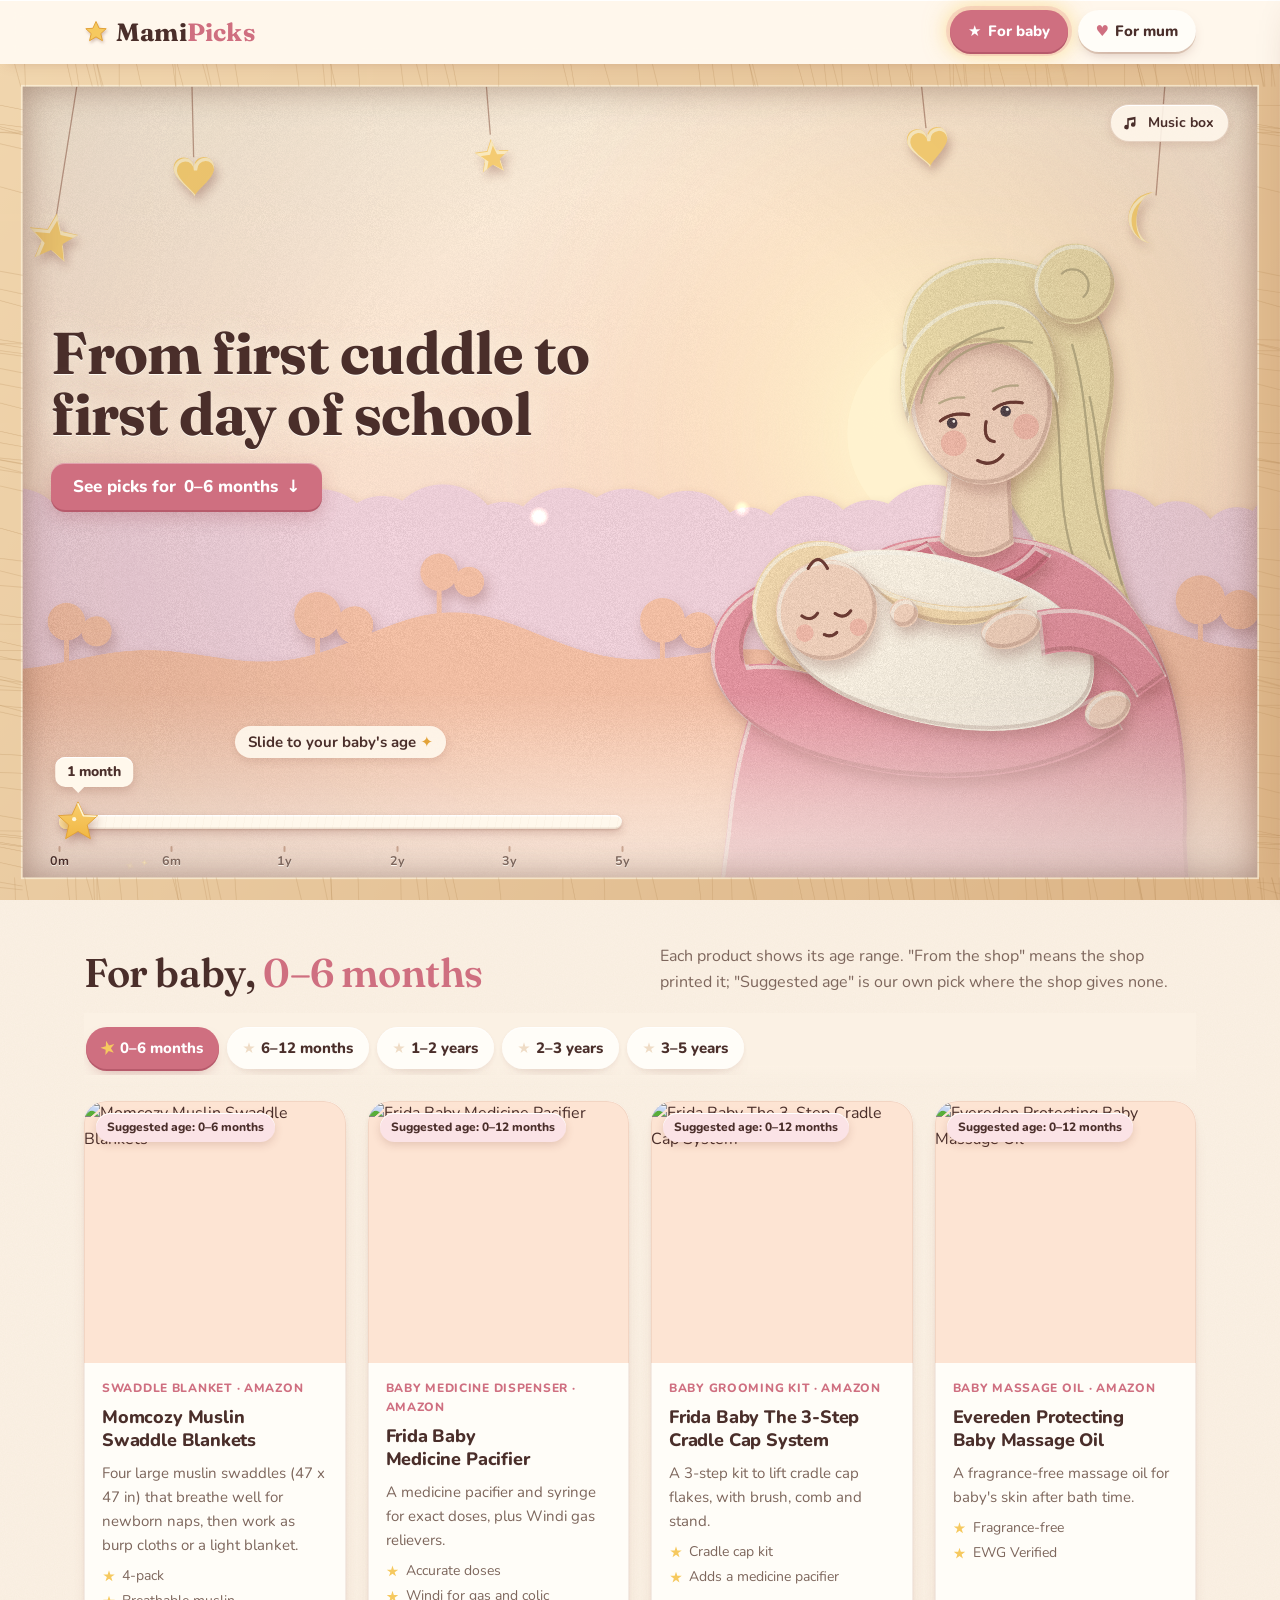
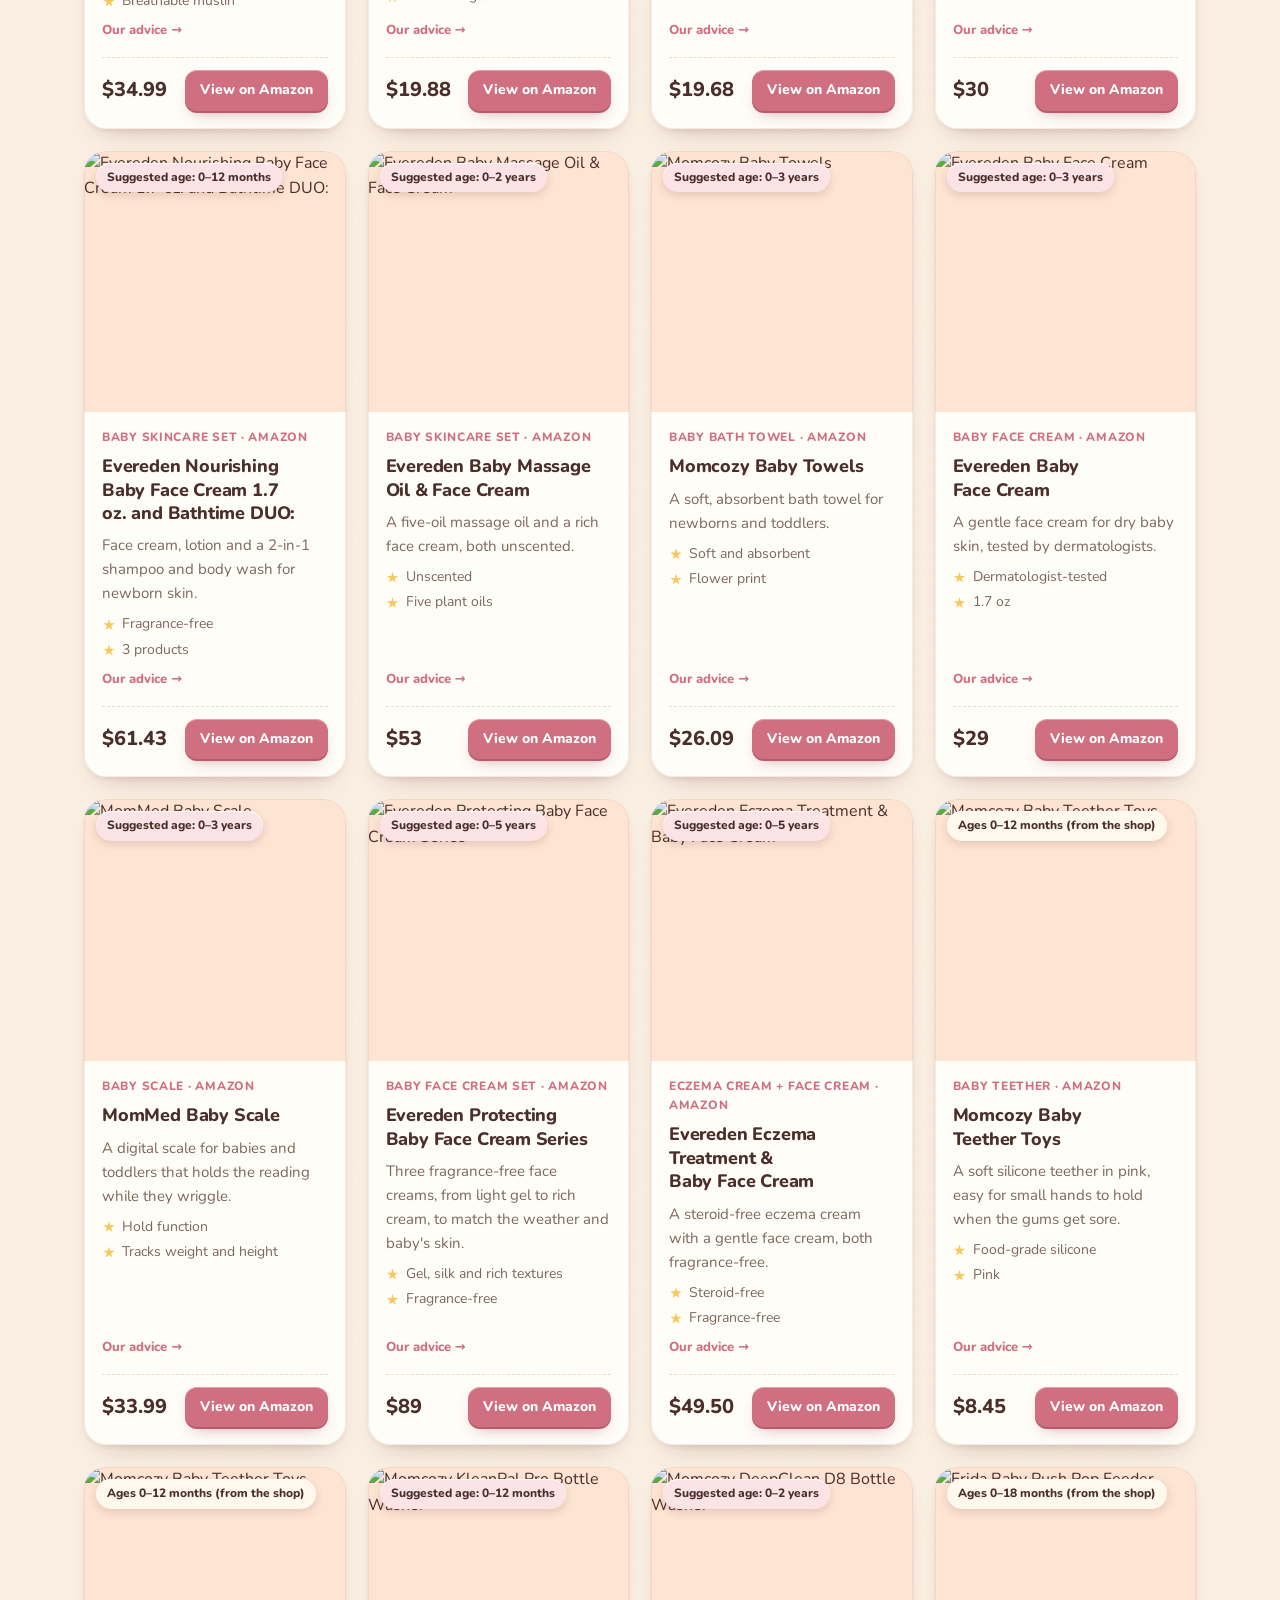
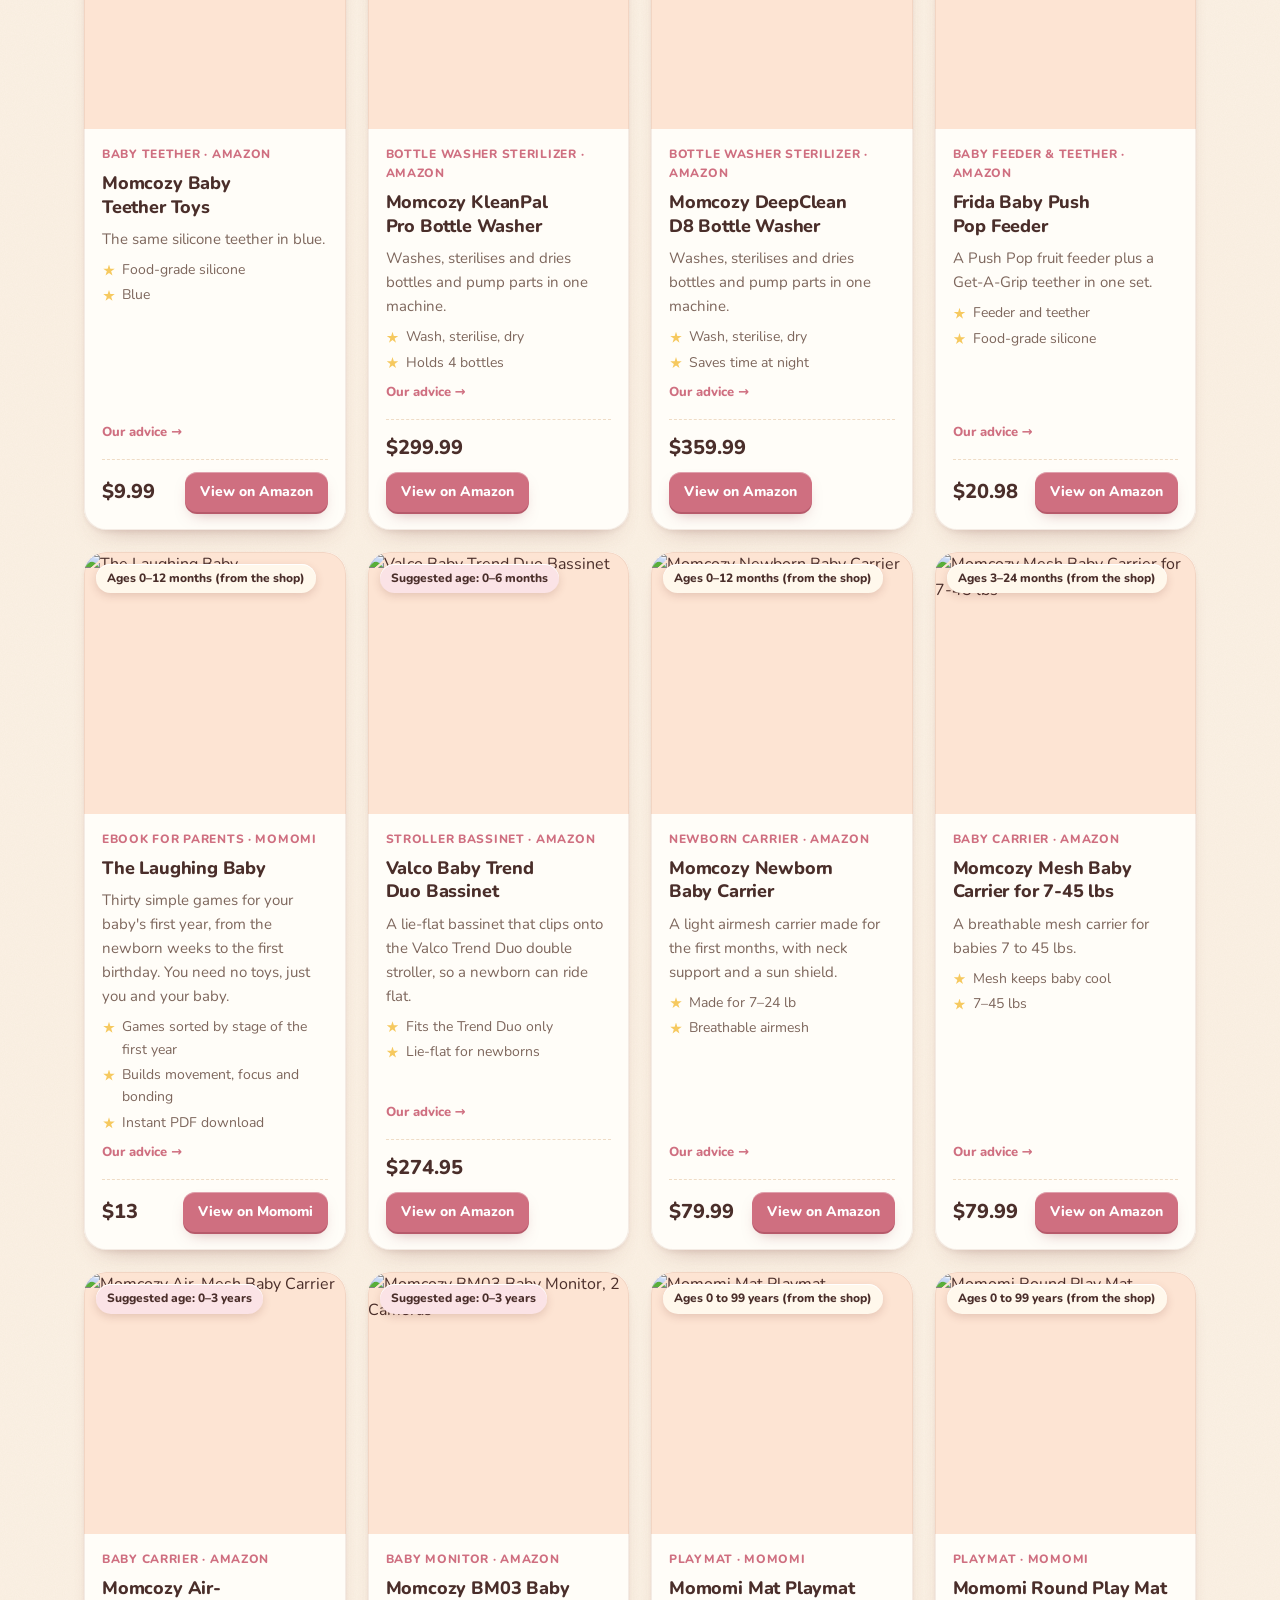
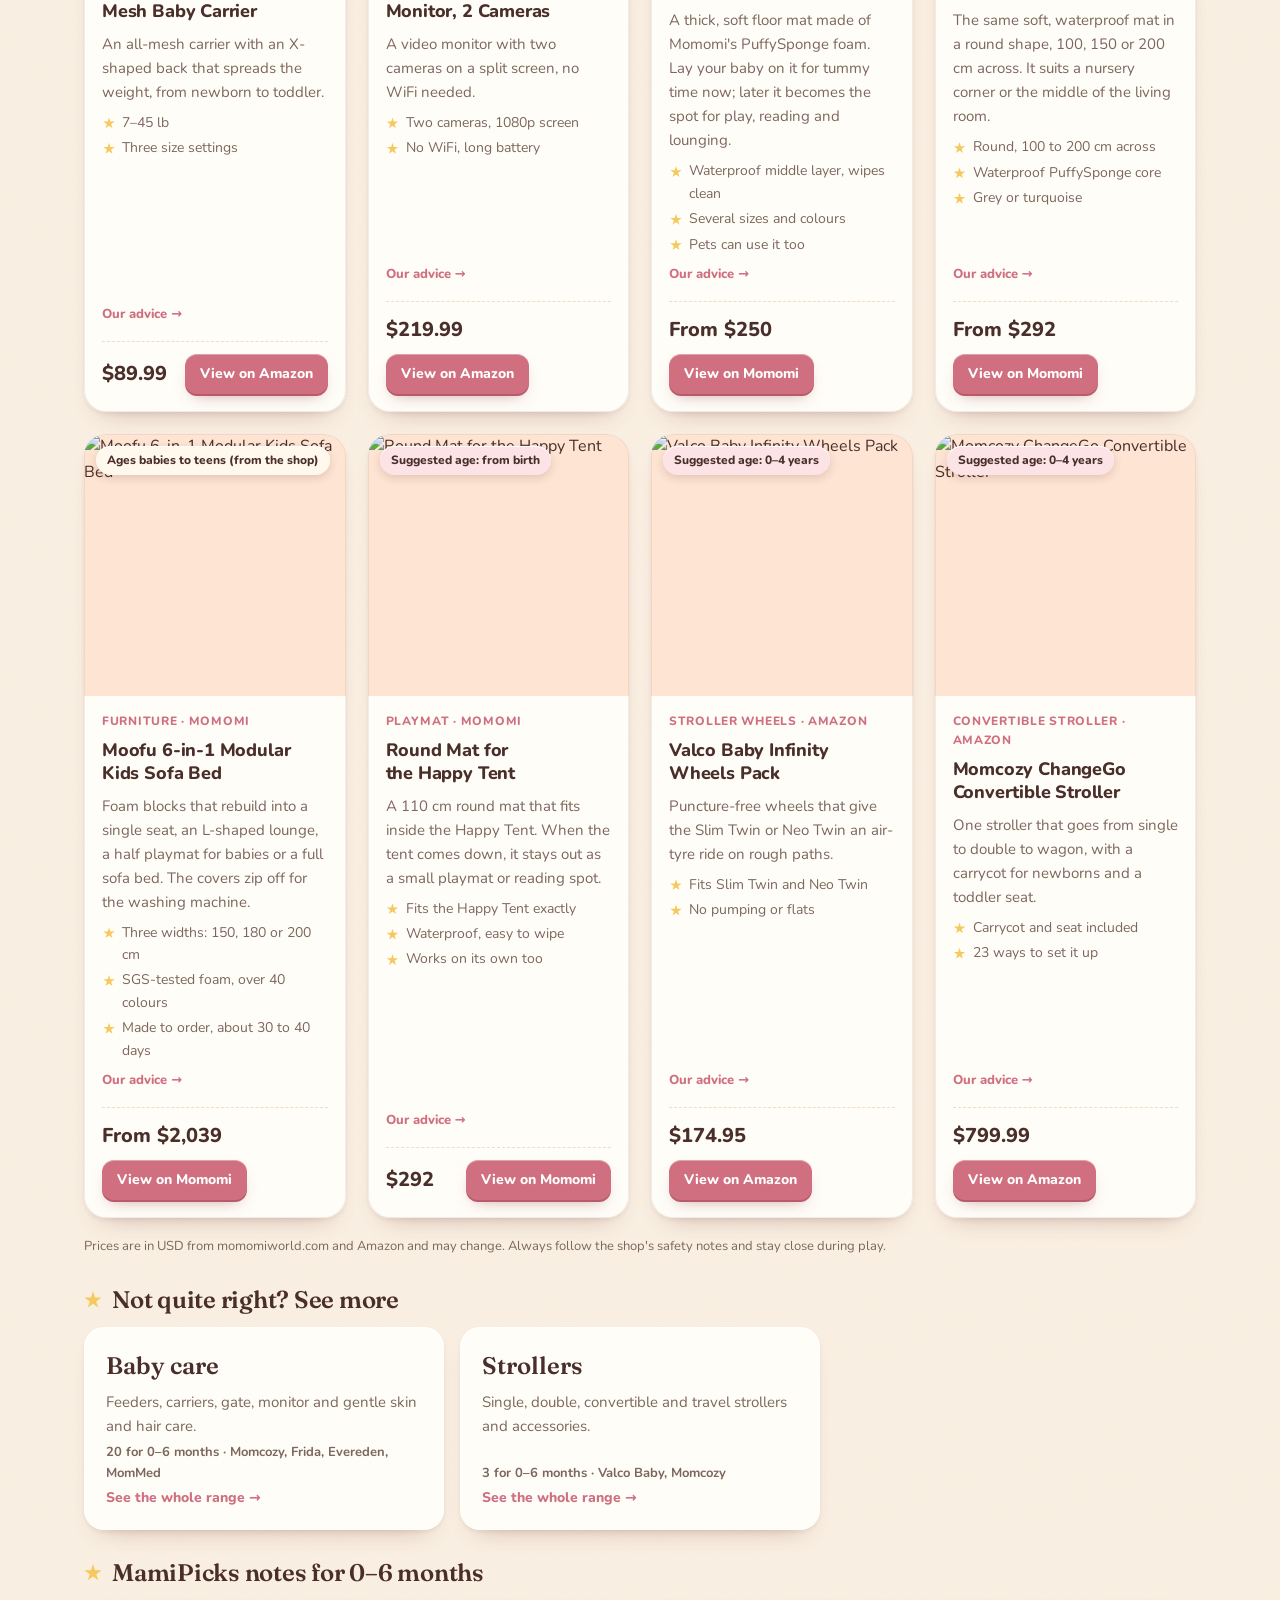
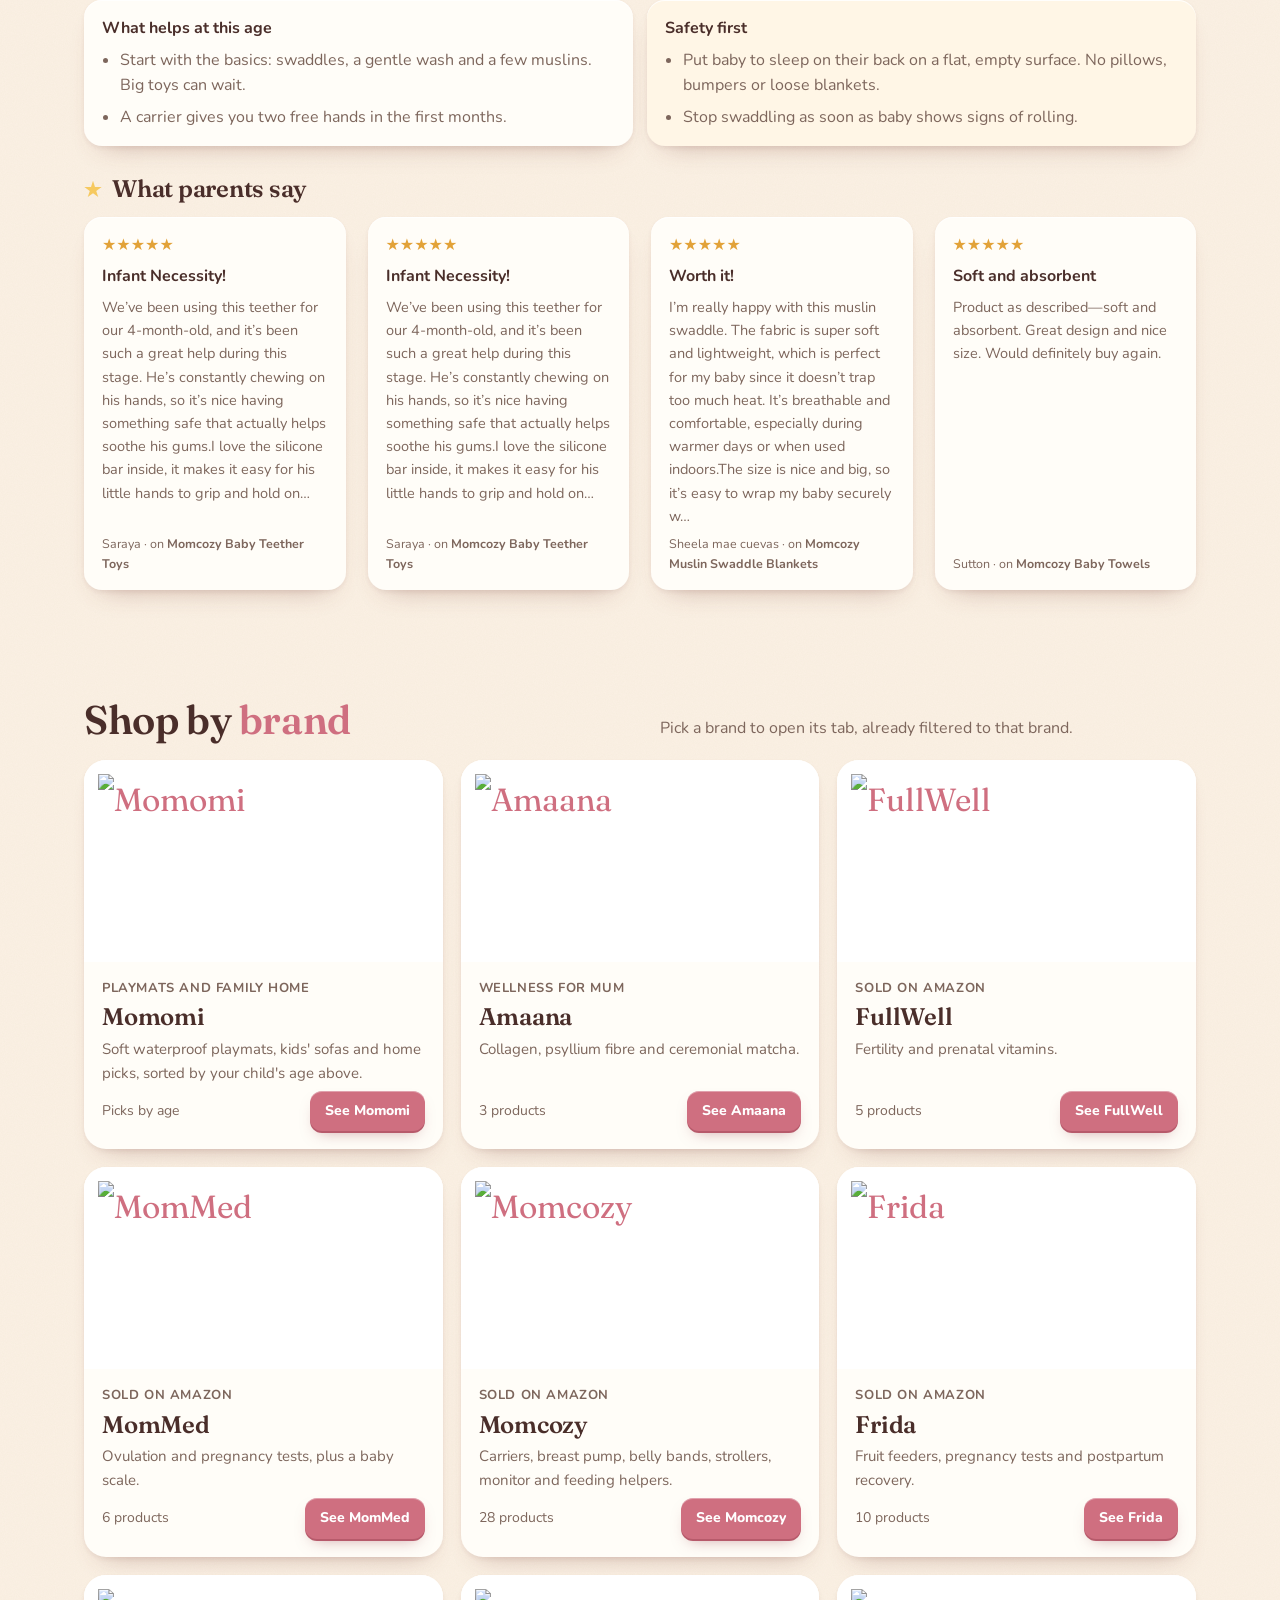
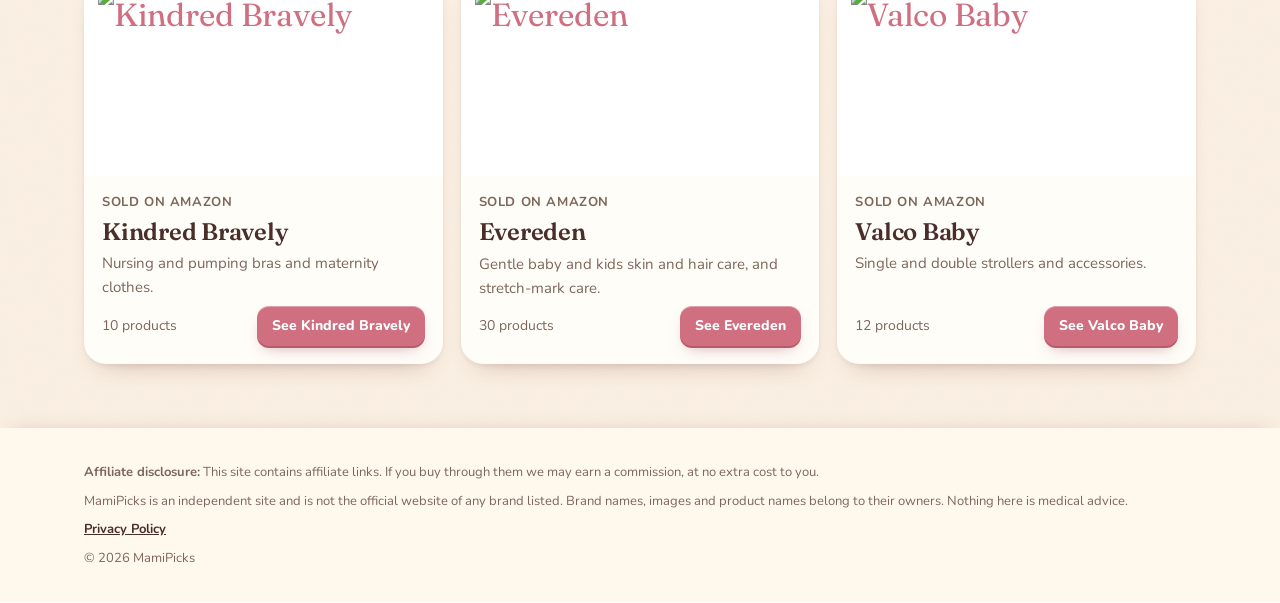
==== commit 6dcebbde: "Count buy-link clicks as a Google Ads conversion on Mom pages Fires the 'Bấm sang Amazon' conversion" ====
--- a/index.html
+++ b/index.html
@@ -13,6 +13,14 @@
   function gtag(){dataLayer.push(arguments);}
   gtag('js', new Date());
   gtag('config', 'AW-18429283112');
+</script>
+<script>
+  // count clicks on buy links (Lasso/Amazon and brand shops) as an Ads conversion
+  document.addEventListener('click', function (e) {
+    var a = e.target.closest && e.target.closest('a[href]');
+    if (!a || !/(^|\.)(lasso\.to|amazon\.com|amzn\.to|amaanahealth\.com|momomiworld\.com)$/.test(a.hostname)) return;
+    gtag('event', 'conversion', {'send_to': 'AW-18429283112/99lcCLumwasdEKiW4tNE', 'transport_type': 'beacon'});
+  }, true);
 </script>
 <link rel="preconnect" href="https://fonts.googleapis.com">
 <link rel="preconnect" href="https://fonts.gstatic.com" crossorigin>
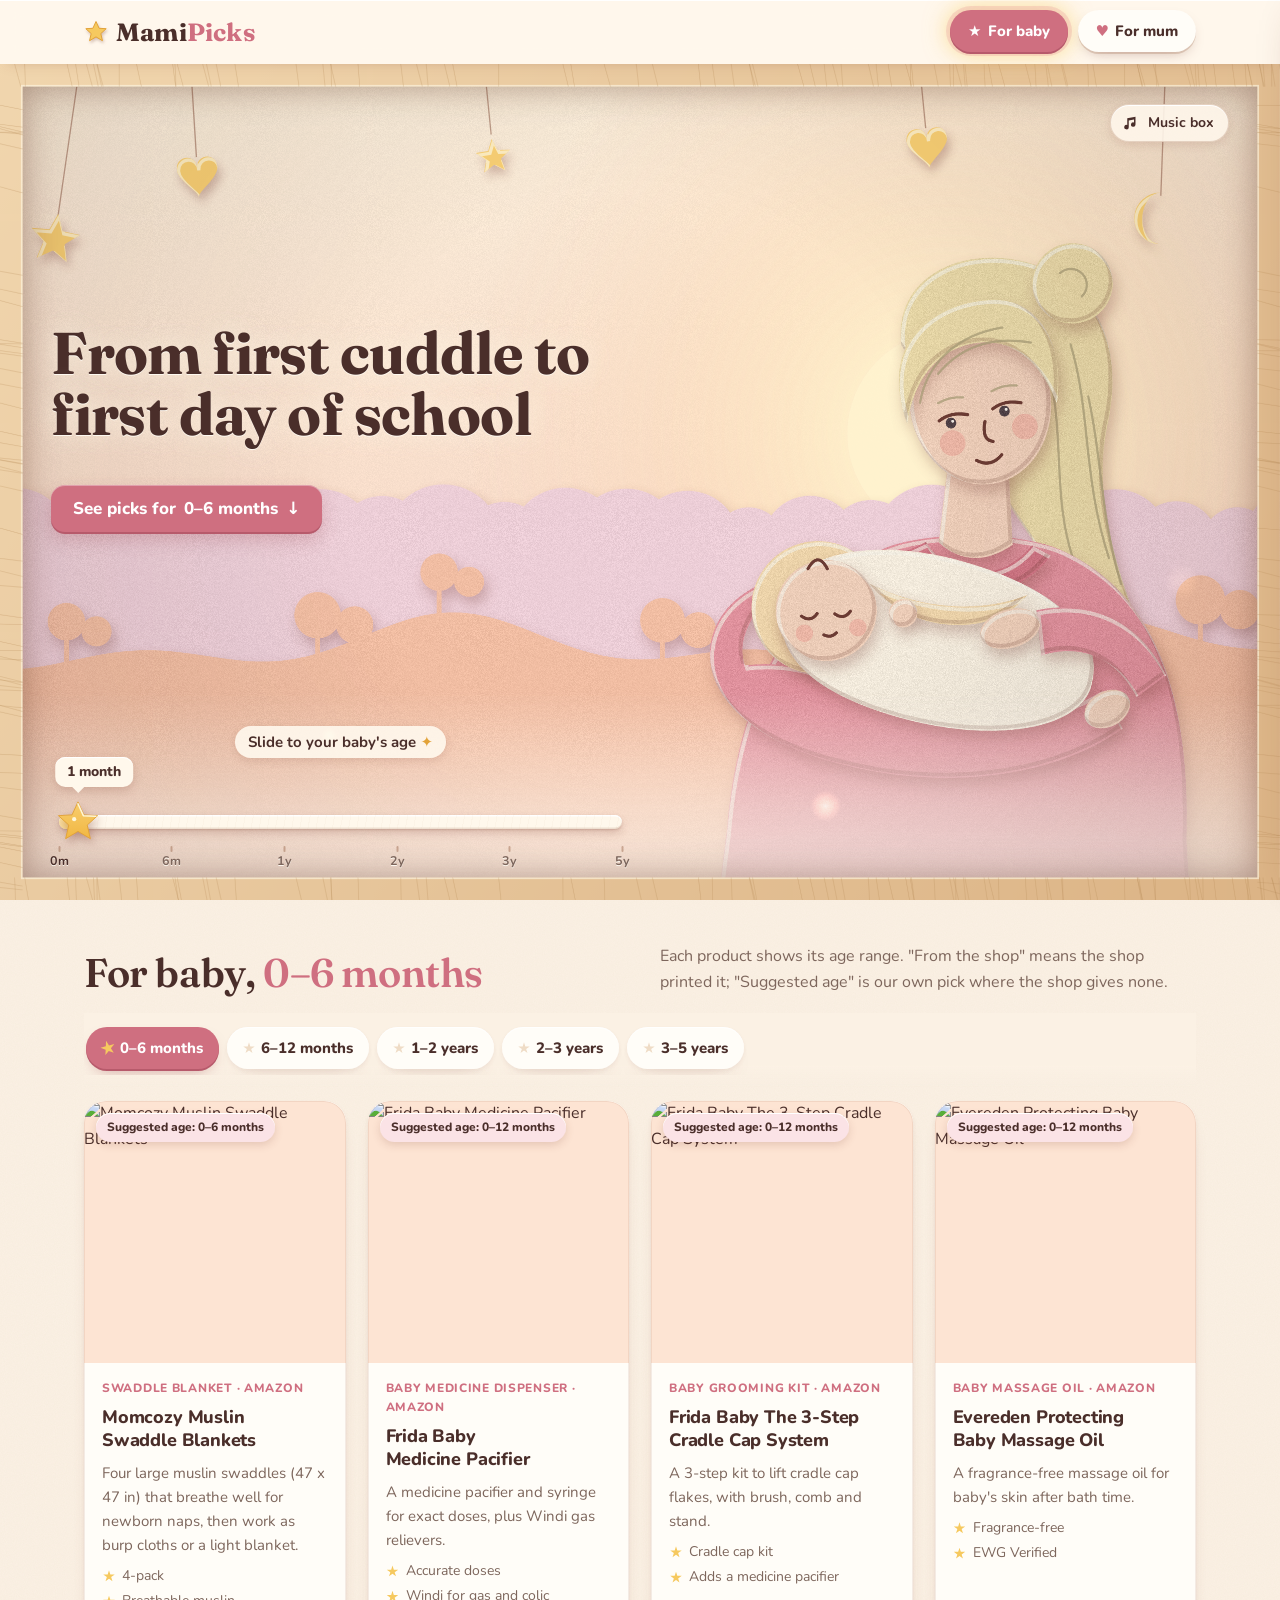
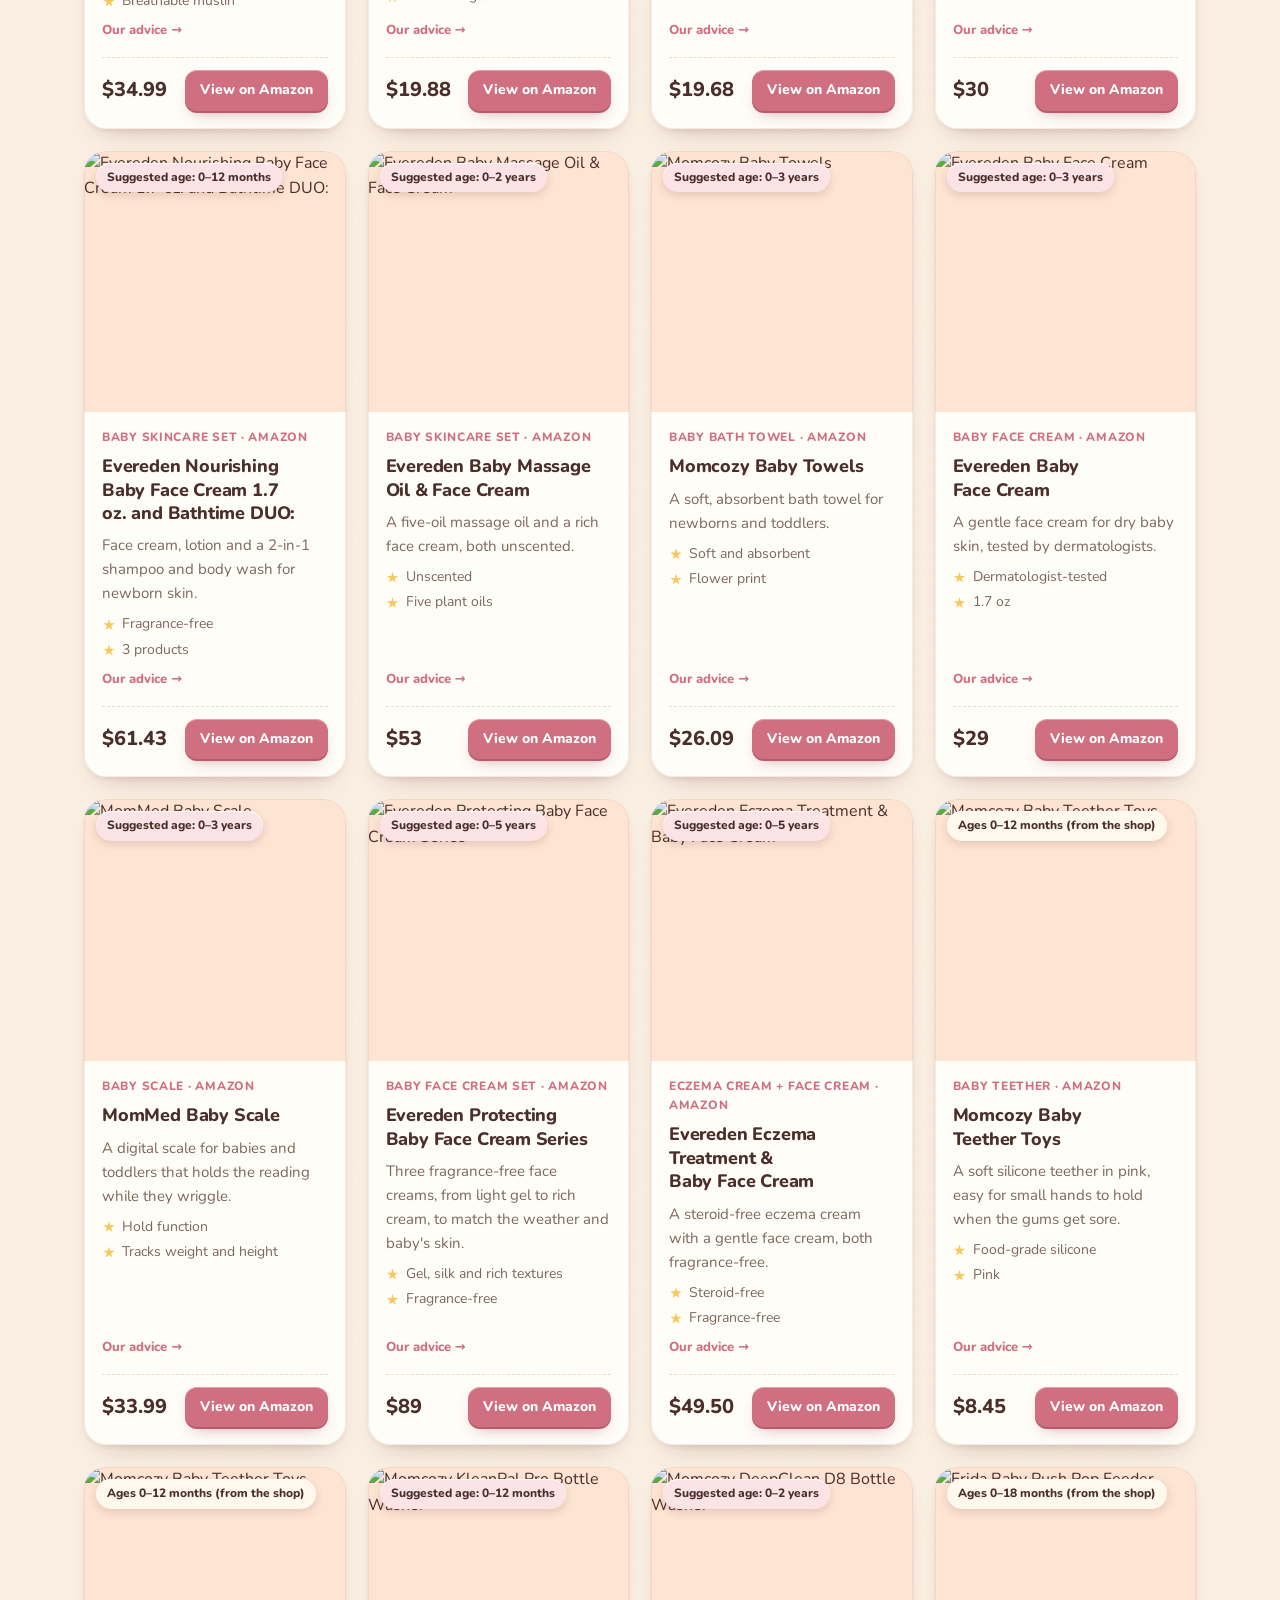
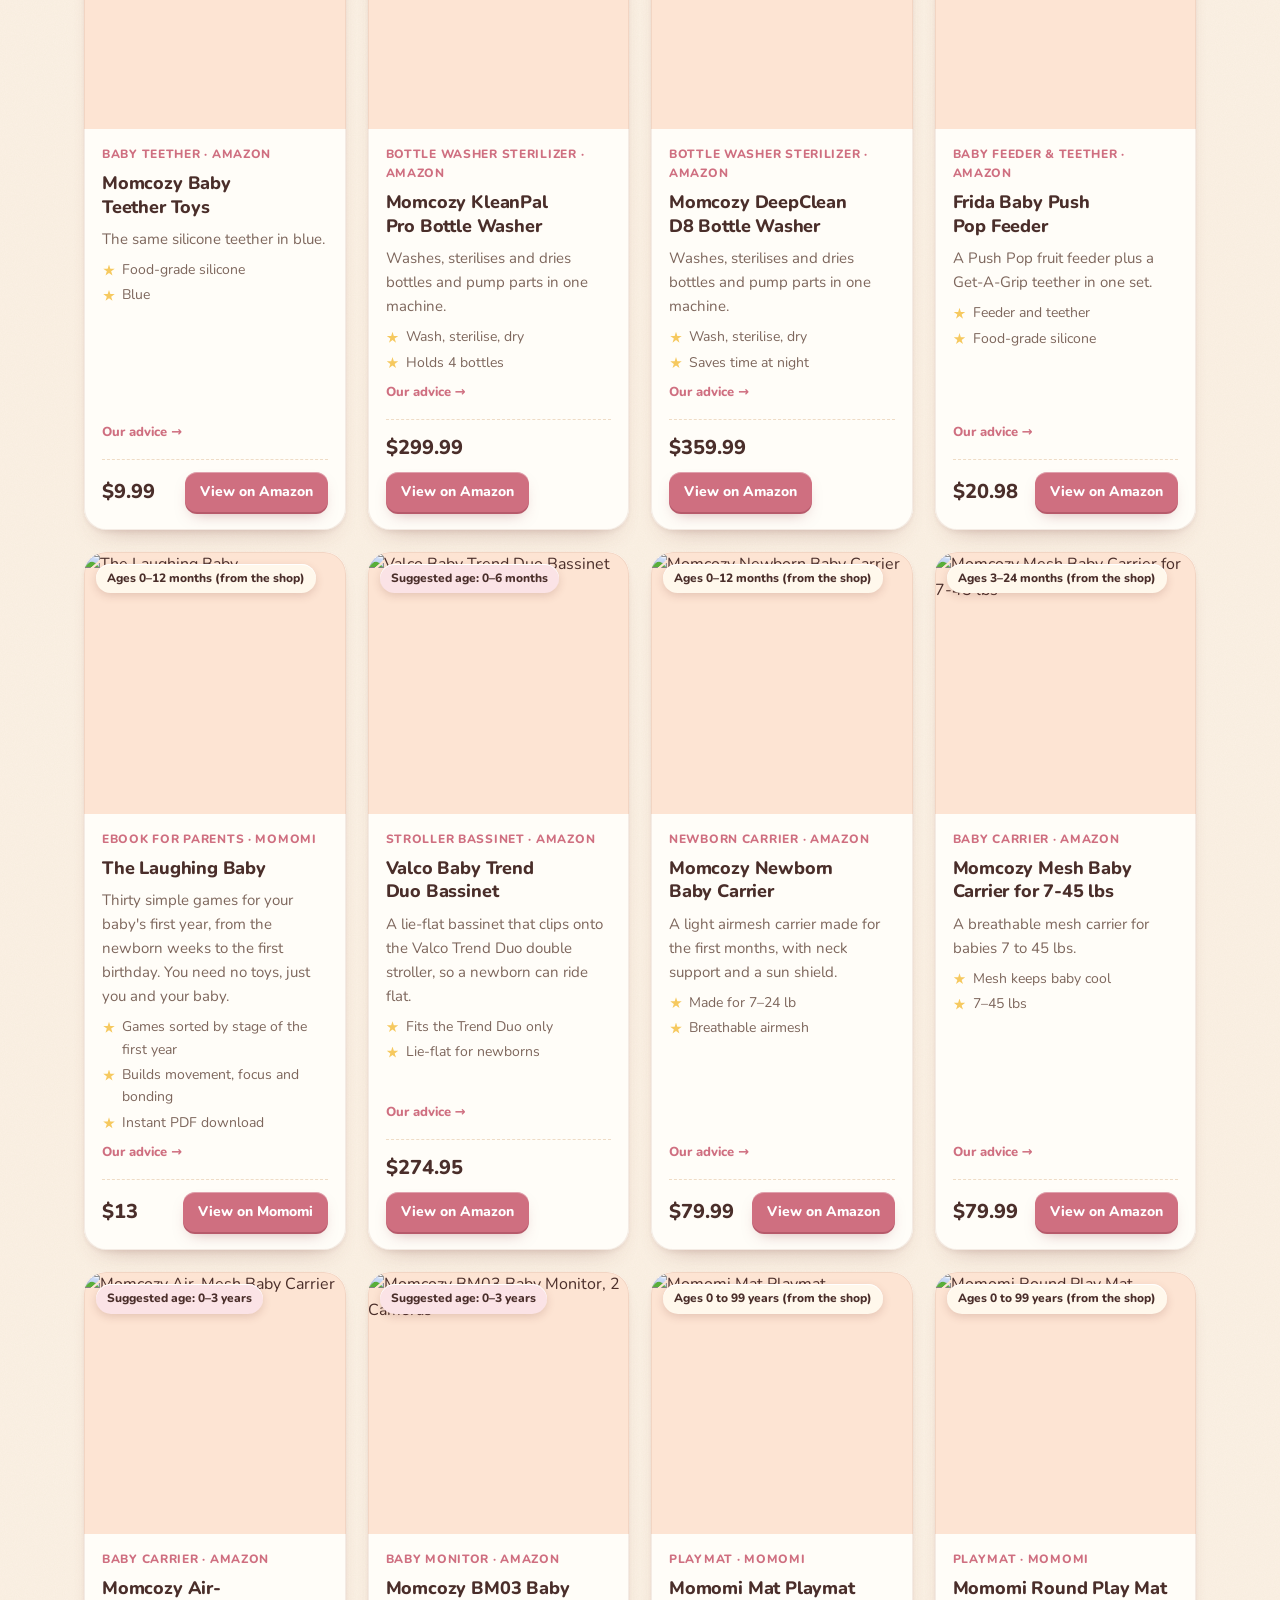
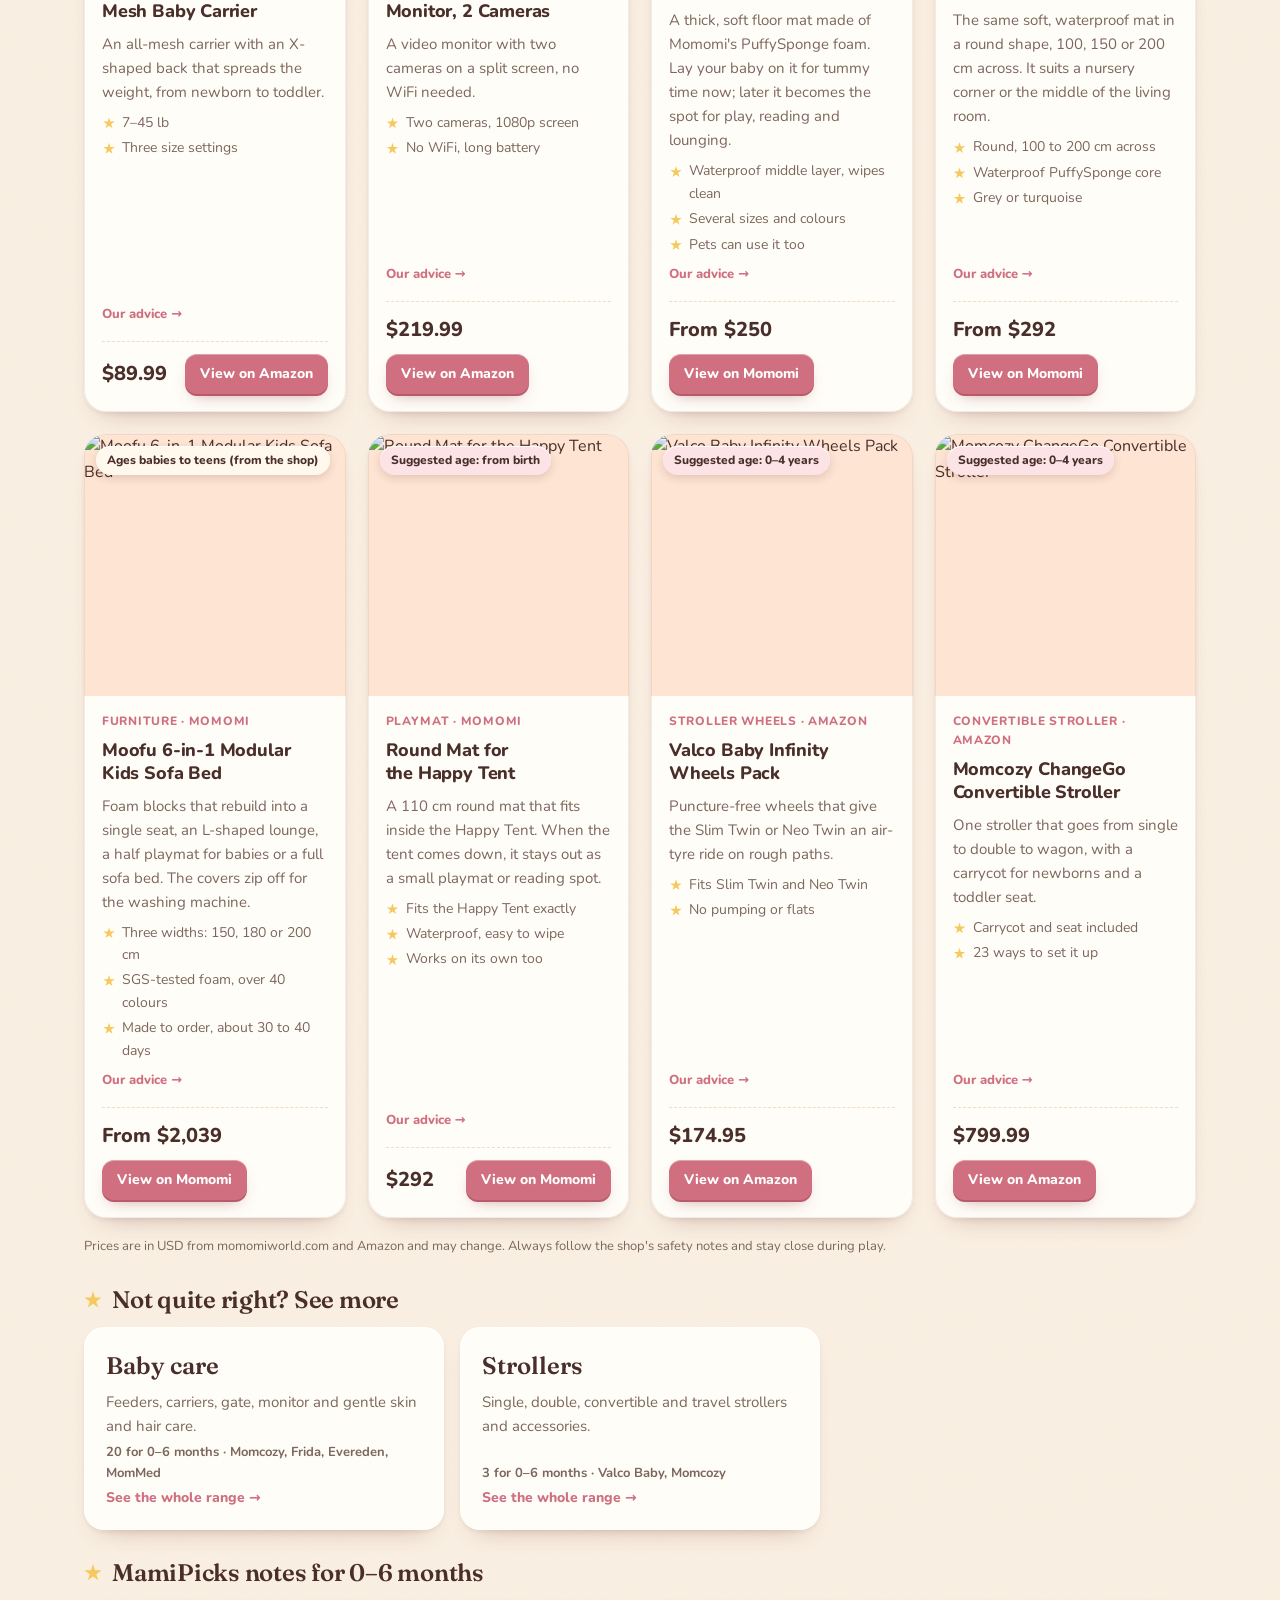
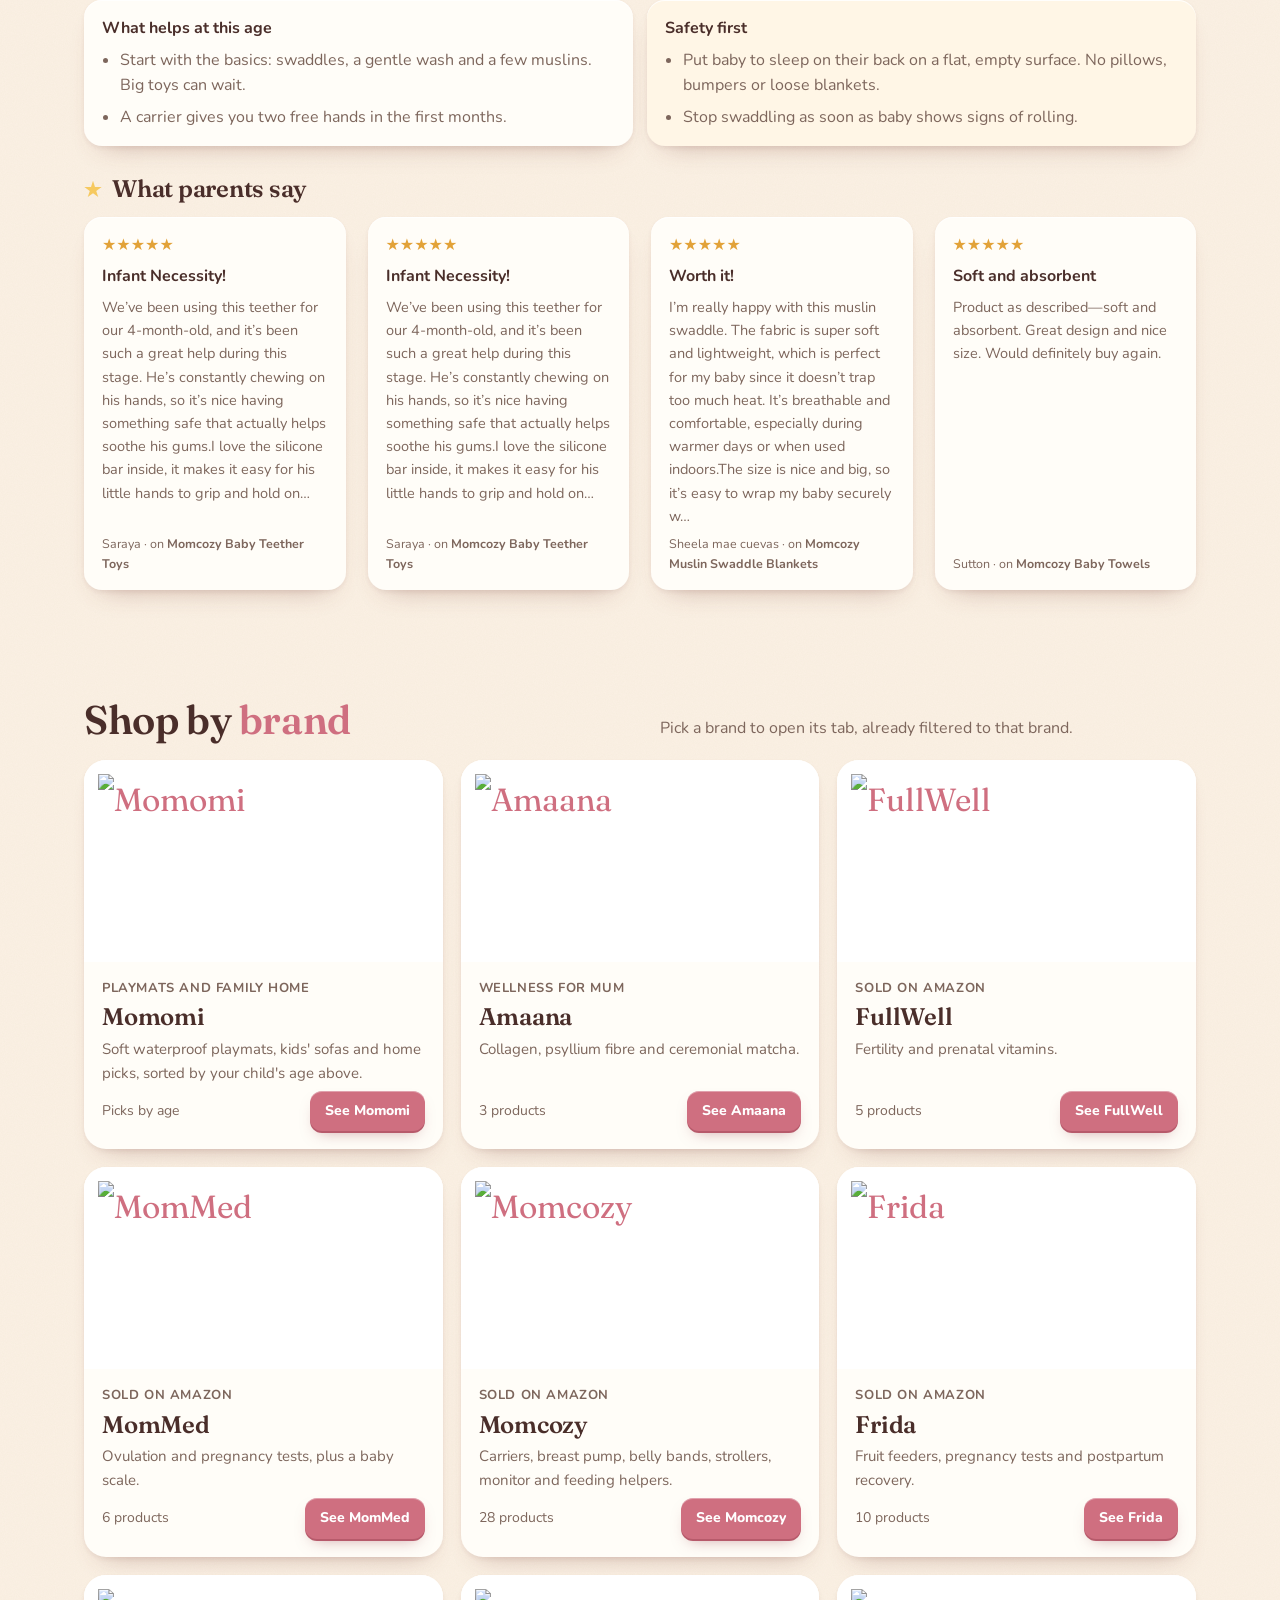
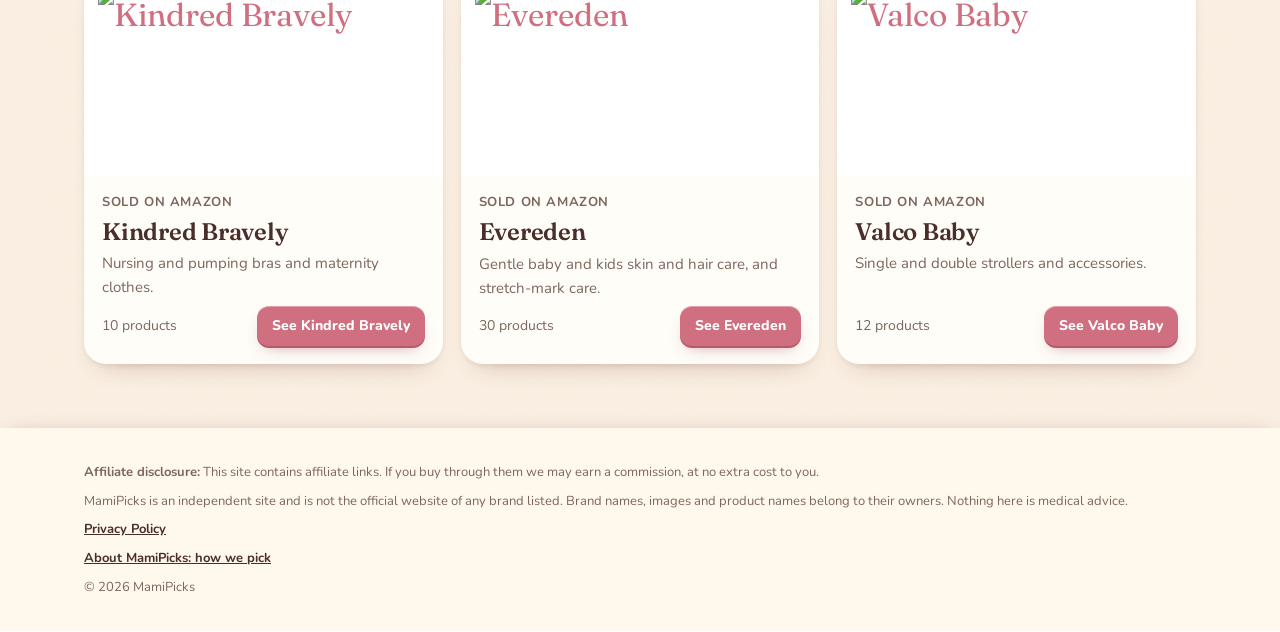
==== commit ac1529a3: "AI SEO: products, notes and brands in static HTML, schema, share cards, llms.txt, robots.txt, sitema" ====
--- a/index.html
+++ b/index.html
@@ -4,8 +4,8 @@
 <meta charset="utf-8">
 <meta name="viewport" content="width=device-width, initial-scale=1, viewport-fit=cover">
 <link rel="icon" type="image/svg+xml" href="data:image/svg+xml,%3Csvg xmlns='http://www.w3.org/2000/svg' viewBox='0 0 64 64'%3E%3Crect width='64' height='64' rx='16' fill='%23fbe3cf'/%3E%3Cpath d='M32 10l6.6 14.4 15.6 1.2-11.8 10.4 3.6 15.4L32 43.2l-14 8.2 3.6-15.4L9.8 25.6l15.6-1.2z' fill='%23f6c95f' stroke='%23e2a238' stroke-width='2' stroke-linejoin='round'/%3E%3C/svg%3E">
-<title>MamiPicks | Baby and Toddler Picks by Age, plus Wellness for Mum</title>
-<meta name="description" content="Pick your child's age, from newborn to five, and see the playmats, books and toys that suit that stage. Plus collagen, fibre and matcha for mum, and family home picks.">
+<title>MamiPicks – Baby Picks by Age, Strollers, Nursing Wear &amp; Prenatal Vitamins Compared</title>
+<meta name="description" content="Baby picks by age from newborn to five, strollers and baby care, plus fertility tests, prenatal vitamins, nursing and pumping bras and postpartum care for mum. Compared by brand and price, with notes on who each one suits.">
 <!-- Google tag (gtag.js) -->
 <script async src="https://www.googletagmanager.com/gtag/js?id=AW-18429283112"></script>
 <script>
@@ -267,6 +267,95 @@
   <script type="text/javascript" defer>
     document.addEventListener("LSAFFEventLoaded", function(e) { e.detail.init(); });
   </script>
+<script type="application/ld+json" id="ld-main">
+{
+ "@context": "https://schema.org",
+ "@graph": [
+  {
+   "@type": "WebPage",
+   "@id": "https://mom.goldenpasss.com/#page",
+   "url": "https://mom.goldenpasss.com/",
+   "name": "MamiPicks – Baby Picks by Age, Strollers, Nursing Wear & Prenatal Vitamins Compared",
+   "description": "Baby picks by age from newborn to five, strollers and baby care, plus fertility tests, prenatal vitamins, nursing and pumping bras and postpartum care for mum. Compared by brand and price, with notes on who each one suits.",
+   "inLanguage": "en",
+   "isPartOf": {
+    "@id": "https://mom.goldenpasss.com/#site"
+   },
+   "publisher": {
+    "@id": "https://mom.goldenpasss.com/#org"
+   }
+  },
+  {
+   "@type": "Organization",
+   "@id": "https://mom.goldenpasss.com/#org",
+   "name": "MamiPicks",
+   "url": "https://mom.goldenpasss.com/",
+   "email": "golden25@goldenpasss.com",
+   "description": "Independent comparison site for parents: baby products by age from newborn to five, strollers, baby care, fertility tests, prenatal vitamins, nursing wear and postpartum care."
+  },
+  {
+   "@type": "WebSite",
+   "@id": "https://mom.goldenpasss.com/#site",
+   "name": "MamiPicks",
+   "url": "https://mom.goldenpasss.com/",
+   "inLanguage": "en",
+   "publisher": {
+    "@id": "https://mom.goldenpasss.com/#org"
+   }
+  },
+  {
+   "@type": "ItemList",
+   "name": "MamiPicks product categories",
+   "itemListElement": [
+    {
+     "@type": "ListItem",
+     "position": 1,
+     "name": "Strollers",
+     "url": "https://mom.goldenpasss.com/strollers/"
+    },
+    {
+     "@type": "ListItem",
+     "position": 2,
+     "name": "Baby care",
+     "url": "https://mom.goldenpasss.com/baby-care/"
+    },
+    {
+     "@type": "ListItem",
+     "position": 3,
+     "name": "Fertility and pregnancy tests",
+     "url": "https://mom.goldenpasss.com/fertility/"
+    },
+    {
+     "@type": "ListItem",
+     "position": 4,
+     "name": "Vitamins and wellness",
+     "url": "https://mom.goldenpasss.com/vitamins/"
+    },
+    {
+     "@type": "ListItem",
+     "position": 5,
+     "name": "Maternity and nursing wear",
+     "url": "https://mom.goldenpasss.com/nursing-wear/"
+    },
+    {
+     "@type": "ListItem",
+     "position": 6,
+     "name": "Postpartum care",
+     "url": "https://mom.goldenpasss.com/postpartum/"
+    }
+   ]
+  }
+ ]
+}
+</script>
+<meta id="og-type" property="og:type" content="website">
+<meta id="og-site" property="og:site_name" content="MamiPicks">
+<meta id="og-title" property="og:title" content="MamiPicks – Baby Picks by Age, Strollers, Nursing Wear &amp; Prenatal Vitamins Compared">
+<meta id="og-desc" property="og:description" content="Baby picks by age from newborn to five, strollers and baby care, plus fertility tests, prenatal vitamins, nursing and pumping bras and postpartum care for mum. Compared by brand and price, with notes on who each one suits.">
+<meta id="og-url" property="og:url" content="https://mom.goldenpasss.com/">
+<meta id="og-img" property="og:image" content="https://m.media-amazon.com/images/I/71ZOkzyrs0L._AC_SL500_.jpg">
+<meta id="tw-card" name="twitter:card" content="summary_large_image">
+<link rel="canonical" id="canonical" href="https://mom.goldenpasss.com/">
 </head>
 <body>
 
@@ -323,14 +412,14 @@
       <h2 id="babyTitle">For baby</h2>
       <p>Each product shows its age range. "From the shop" means the shop printed it; "Suggested age" is our own pick where the shop gives none.</p>
     </div>
-    <div class="sticky"><div class="ages row" id="agesRow"></div></div>
-    <div class="grid" id="babyGrid"></div>
+    <div class="sticky"><div class="ages row" id="agesRow"><!--pre--><button type="button" data-age="0-6m" class="on">0–6 months<span>Newborn</span></button><button type="button" data-age="6-12m">6–12 months<span>Sitting and crawling</span></button><button type="button" data-age="1-2y">1–2 years<span>First steps</span></button><button type="button" data-age="2-3y">2–3 years<span>Toddler</span></button><button type="button" data-age="3-5y">3–5 years<span>Preschool</span></button><!--/pre--></div></div>
+    <div class="grid" id="babyGrid"><!--pre--><article class="card" data-r="16" tabindex="0" role="button" aria-label="Momcozy Muslin Swaddle Blankets: see our advice"><div class="pic"><span class="badge ours">Suggested age: 0–6 months</span><img loading="lazy" alt="Momcozy Muslin Swaddle Blankets" src="https://m.media-amazon.com/images/I/71ZOkzyrs0L._AC_SL500_.jpg"></div><div class="body"><span class="kind">Swaddle blanket · Amazon</span><h3>Momcozy Muslin Swaddle Blankets</h3><p>Four large muslin swaddles (47 x 47 in) that breathe well for newborn naps, then work as burp cloths or a light blanket.</p><ul><li>4-pack</li><li>Breathable muslin</li></ul><span class="more">Our advice →</span><div class="foot"><span class="pr">$34.99</span><a class="btn sm" target="_blank" rel="sponsored noopener" href="https://lasso.to/amazon/mWE7sTPF6w">View on Amazon</a></div></div></article><article class="card" data-r="17" tabindex="0" role="button" aria-label="Frida Baby Medicine Pacifier: see our advice"><div class="pic"><span class="badge ours">Suggested age: 0–12 months</span><img loading="lazy" alt="Frida Baby Medicine Pacifier" src="https://m.media-amazon.com/images/I/414TKy+N4PL._AC_SL500_.jpg"></div><div class="body"><span class="kind">Baby medicine dispenser · Amazon</span><h3>Frida Baby Medicine Pacifier</h3><p>A medicine pacifier and syringe for exact doses, plus Windi gas relievers.</p><ul><li>Accurate doses</li><li>Windi for gas and colic</li></ul><span class="more">Our advice →</span><div class="foot"><span class="pr">$19.88</span><a class="btn sm" target="_blank" rel="sponsored noopener" href="https://lasso.to/amazon/eS3be71F0A">View on Amazon</a></div></div></article><article class="card" data-r="18" tabindex="0" role="button" aria-label="Frida Baby The 3-Step Cradle Cap System: see our advice"><div class="pic"><span class="badge ours">Suggested age: 0–12 months</span><img loading="lazy" alt="Frida Baby The 3-Step Cradle Cap System" src="https://m.media-amazon.com/images/I/514oaazZNxL._AC_SL500_.jpg"></div><div class="body"><span class="kind">Baby grooming kit · Amazon</span><h3>Frida Baby The 3-Step Cradle Cap System</h3><p>A 3-step kit to lift cradle cap flakes, with brush, comb and stand.</p><ul><li>Cradle cap kit</li><li>Adds a medicine pacifier</li></ul><span class="more">Our advice →</span><div class="foot"><span class="pr">$19.68</span><a class="btn sm" target="_blank" rel="sponsored noopener" href="https://lasso.to/amazon/20THwiTlPY">View on Amazon</a></div></div></article><article class="card" data-r="19" tabindex="0" role="button" aria-label="Evereden Protecting Baby Massage Oil: see our advice"><div class="pic"><span class="badge ours">Suggested age: 0–12 months</span><img loading="lazy" alt="Evereden Protecting Baby Massage Oil" src="https://m.media-amazon.com/images/I/41nsK19CiCL._AC_SL500_.jpg"></div><div class="body"><span class="kind">Baby massage oil · Amazon</span><h3>Evereden Protecting Baby Massage Oil</h3><p>A fragrance-free massage oil for baby's skin after bath time.</p><ul><li>Fragrance-free</li><li>EWG Verified</li></ul><span class="more">Our advice →</span><div class="foot"><span class="pr">$30</span><a class="btn sm" target="_blank" rel="sponsored noopener" href="https://lasso.to/amazon/LbqYmPXefl">View on Amazon</a></div></div></article><article class="card" data-r="20" tabindex="0" role="button" aria-label="Evereden Nourishing Baby Face Cream 1.7 oz. and Bathtime DUO:: see our advice"><div class="pic"><span class="badge ours">Suggested age: 0–12 months</span><img loading="lazy" alt="Evereden Nourishing Baby Face Cream 1.7 oz. and Bathtime DUO:" src="https://m.media-amazon.com/images/I/41BIO0l3H5L._AC_SL500_.jpg"></div><div class="body"><span class="kind">Baby skincare set · Amazon</span><h3>Evereden Nourishing Baby Face Cream 1.7 oz. and Bathtime DUO:</h3><p>Face cream, lotion and a 2-in-1 shampoo and body wash for newborn skin.</p><ul><li>Fragrance-free</li><li>3 products</li></ul><span class="more">Our advice →</span><div class="foot"><span class="pr">$61.43</span><a class="btn sm" target="_blank" rel="sponsored noopener" href="https://lasso.to/amazon/Gkhw2Suwve">View on Amazon</a></div></div></article><article class="card" data-r="21" tabindex="0" role="button" aria-label="Evereden Baby Massage Oil &amp; Face Cream: see our advice"><div class="pic"><span class="badge ours">Suggested age: 0–2 years</span><img loading="lazy" alt="Evereden Baby Massage Oil &amp; Face Cream" src="https://m.media-amazon.com/images/I/51AdxanpH3L._AC_SL500_.jpg"></div><div class="body"><span class="kind">Baby skincare set · Amazon</span><h3>Evereden Baby Massage Oil &amp; Face Cream</h3><p>A five-oil massage oil and a rich face cream, both unscented.</p><ul><li>Unscented</li><li>Five plant oils</li></ul><span class="more">Our advice →</span><div class="foot"><span class="pr">$53</span><a class="btn sm" target="_blank" rel="sponsored noopener" href="https://lasso.to/amazon/7plLQcyUyN">View on Amazon</a></div></div></article><article class="card" data-r="22" tabindex="0" role="button" aria-label="Momcozy Baby Towels: see our advice"><div class="pic"><span class="badge ours">Suggested age: 0–3 years</span><img loading="lazy" alt="Momcozy Baby Towels" src="https://m.media-amazon.com/images/I/716y0bSQx5L._AC_SL500_.jpg"></div><div class="body"><span class="kind">Baby bath towel · Amazon</span><h3>Momcozy Baby Towels</h3><p>A soft, absorbent bath towel for newborns and toddlers.</p><ul><li>Soft and absorbent</li><li>Flower print</li></ul><span class="more">Our advice →</span><div class="foot"><span class="pr">$26.09</span><a class="btn sm" target="_blank" rel="sponsored noopener" href="https://lasso.to/amazon/OnoF9ES7ow">View on Amazon</a></div></div></article><article class="card" data-r="23" tabindex="0" role="button" aria-label="Evereden Baby Face Cream: see our advice"><div class="pic"><span class="badge ours">Suggested age: 0–3 years</span><img loading="lazy" alt="Evereden Baby Face Cream" src="https://m.media-amazon.com/images/I/61M4gVN2vkL._AC_SL500_.jpg"></div><div class="body"><span class="kind">Baby face cream · Amazon</span><h3>Evereden Baby Face Cream</h3><p>A gentle face cream for dry baby skin, tested by dermatologists.</p><ul><li>Dermatologist-tested</li><li>1.7 oz</li></ul><span class="more">Our advice →</span><div class="foot"><span class="pr">$29</span><a class="btn sm" target="_blank" rel="sponsored noopener" href="https://lasso.to/amazon/kyAIcNbi4V">View on Amazon</a></div></div></article><article class="card" data-r="24" tabindex="0" role="button" aria-label="MomMed Baby Scale: see our advice"><div class="pic"><span class="badge ours">Suggested age: 0–3 years</span><img loading="lazy" alt="MomMed Baby Scale" src="https://m.media-amazon.com/images/I/41GeF7rUfmL._AC_SL500_.jpg"></div><div class="body"><span class="kind">Baby scale · Amazon</span><h3>MomMed Baby Scale</h3><p>A digital scale for babies and toddlers that holds the reading while they wriggle.</p><ul><li>Hold function</li><li>Tracks weight and height</li></ul><span class="more">Our advice →</span><div class="foot"><span class="pr">$33.99</span><a class="btn sm" target="_blank" rel="sponsored noopener" href="https://lasso.to/amazon/LtHnD3Y0X1">View on Amazon</a></div></div></article><article class="card" data-r="25" tabindex="0" role="button" aria-label="Evereden Protecting Baby Face Cream Series: see our advice"><div class="pic"><span class="badge ours">Suggested age: 0–5 years</span><img loading="lazy" alt="Evereden Protecting Baby Face Cream Series" src="https://m.media-amazon.com/images/I/61MHf+vtjdL._AC_SL500_.jpg"></div><div class="body"><span class="kind">Baby face cream set · Amazon</span><h3>Evereden Protecting Baby Face Cream Series</h3><p>Three fragrance-free face creams, from light gel to rich cream, to match the weather and baby's skin.</p><ul><li>Gel, silk and rich textures</li><li>Fragrance-free</li></ul><span class="more">Our advice →</span><div class="foot"><span class="pr">$89</span><a class="btn sm" target="_blank" rel="sponsored noopener" href="https://lasso.to/amazon/HhgCCjkya5">View on Amazon</a></div></div></article><article class="card" data-r="26" tabindex="0" role="button" aria-label="Evereden Eczema Treatment &amp; Baby Face Cream: see our advice"><div class="pic"><span class="badge ours">Suggested age: 0–5 years</span><img loading="lazy" alt="Evereden Eczema Treatment &amp; Baby Face Cream" src="https://m.media-amazon.com/images/I/61OGKxfngDL._AC_SL500_.jpg"></div><div class="body"><span class="kind">Eczema cream + face cream · Amazon</span><h3>Evereden Eczema Treatment &amp; Baby Face Cream</h3><p>A steroid-free eczema cream with a gentle face cream, both fragrance-free.</p><ul><li>Steroid-free</li><li>Fragrance-free</li></ul><span class="more">Our advice →</span><div class="foot"><span class="pr">$49.50</span><a class="btn sm" target="_blank" rel="sponsored noopener" href="https://lasso.to/amazon/qXpLcQI3qn">View on Amazon</a></div></div></article><article class="card" data-r="27" tabindex="0" role="button" aria-label="Momcozy Baby Teether Toys: see our advice"><div class="pic"><span class="badge">Ages 0–12 months (from the shop)</span><img loading="lazy" alt="Momcozy Baby Teether Toys" src="https://m.media-amazon.com/images/I/61C4XQKlciL._AC_SL500_.jpg"></div><div class="body"><span class="kind">Baby teether · Amazon</span><h3>Momcozy Baby Teether Toys</h3><p>A soft silicone teether in pink, easy for small hands to hold when the gums get sore.</p><ul><li>Food-grade silicone</li><li>Pink</li></ul><span class="more">Our advice →</span><div class="foot"><span class="pr">$8.45</span><a class="btn sm" target="_blank" rel="sponsored noopener" href="https://lasso.to/amazon/S9khW2vC65">View on Amazon</a></div></div></article><article class="card" data-r="28" tabindex="0" role="button" aria-label="Momcozy Baby Teether Toys: see our advice"><div class="pic"><span class="badge">Ages 0–12 months (from the shop)</span><img loading="lazy" alt="Momcozy Baby Teether Toys" src="https://m.media-amazon.com/images/I/71wgL5AQv1L._AC_SL500_.jpg"></div><div class="body"><span class="kind">Baby teether · Amazon</span><h3>Momcozy Baby Teether Toys</h3><p>The same silicone teether in blue.</p><ul><li>Food-grade silicone</li><li>Blue</li></ul><span class="more">Our advice →</span><div class="foot"><span class="pr">$9.99</span><a class="btn sm" target="_blank" rel="sponsored noopener" href="https://lasso.to/amazon/0nWi2XbHHS">View on Amazon</a></div></div></article><article class="card" data-r="29" tabindex="0" role="button" aria-label="Momcozy KleanPal Pro Bottle Washer: see our advice"><div class="pic"><span class="badge ours">Suggested age: 0–12 months</span><img loading="lazy" alt="Momcozy KleanPal Pro Bottle Washer" src="https://m.media-amazon.com/images/I/61L5DS9KzvL._AC_SL500_.jpg"></div><div class="body"><span class="kind">Bottle washer sterilizer · Amazon</span><h3>Momcozy KleanPal Pro Bottle Washer</h3><p>Washes, sterilises and dries bottles and pump parts in one machine.</p><ul><li>Wash, sterilise, dry</li><li>Holds 4 bottles</li></ul><span class="more">Our advice →</span><div class="foot"><span class="pr">$299.99</span><a class="btn sm" target="_blank" rel="sponsored noopener" href="https://lasso.to/amazon/nttdW3Ouna">View on Amazon</a></div></div></article><article class="card" data-r="30" tabindex="0" role="button" aria-label="Momcozy DeepClean D8 Bottle Washer: see our advice"><div class="pic"><span class="badge ours">Suggested age: 0–2 years</span><img loading="lazy" alt="Momcozy DeepClean D8 Bottle Washer" src="https://m.media-amazon.com/images/I/51WVx5V0YrL._AC_SL500_.jpg"></div><div class="body"><span class="kind">Bottle washer sterilizer · Amazon</span><h3>Momcozy DeepClean D8 Bottle Washer</h3><p>Washes, sterilises and dries bottles and pump parts in one machine.</p><ul><li>Wash, sterilise, dry</li><li>Saves time at night</li></ul><span class="more">Our advice →</span><div class="foot"><span class="pr">$359.99</span><a class="btn sm" target="_blank" rel="sponsored noopener" href="https://lasso.to/amazon/9Veb5F6ygO">View on Amazon</a></div></div></article><article class="card" data-r="31" tabindex="0" role="button" aria-label="Frida Baby Push Pop Feeder: see our advice"><div class="pic"><span class="badge">Ages 0–18 months (from the shop)</span><img loading="lazy" alt="Frida Baby Push Pop Feeder" src="https://m.media-amazon.com/images/I/31nN9HqArwL._AC_SL500_.jpg"></div><div class="body"><span class="kind">Baby feeder &amp; teether · Amazon</span><h3>Frida Baby Push Pop Feeder</h3><p>A Push Pop fruit feeder plus a Get-A-Grip teether in one set.</p><ul><li>Feeder and teether</li><li>Food-grade silicone</li></ul><span class="more">Our advice →</span><div class="foot"><span class="pr">$20.98</span><a class="btn sm" target="_blank" rel="sponsored noopener" href="https://lasso.to/amazon/qtIcOQFlU0">View on Amazon</a></div></div></article><article class="card" data-r="32" tabindex="0" role="button" aria-label="The Laughing Baby: see our advice"><div class="pic"><span class="badge">Ages 0–12 months (from the shop)</span><img loading="lazy" alt="The Laughing Baby" src="https://momomiworld.com/cdn/shop/files/ebook-TheLaughingBaby_mockup.png?v=1758699269&amp;width=600"></div><div class="body"><span class="kind">eBook for parents · Momomi</span><h3>The Laughing Baby</h3><p>Thirty simple games for your baby's first year, from the newborn weeks to the first birthday. You need no toys, just you and your baby.</p><ul><li>Games sorted by stage of the first year</li><li>Builds movement, focus and bonding</li><li>Instant PDF download</li></ul><span class="more">Our advice →</span><div class="foot"><span class="pr">$13</span><a class="btn sm" target="_blank" rel="sponsored noopener" href="https://momomiworld.com/products/the-laughing-baby?bg_ref=OX212FlCn2">View on Momomi</a></div></div></article><article class="card" data-r="33" tabindex="0" role="button" aria-label="Valco Baby Trend Duo Bassinet: see our advice"><div class="pic"><span class="badge ours">Suggested age: 0–6 months</span><img loading="lazy" alt="Valco Baby Trend Duo Bassinet" src="https://m.media-amazon.com/images/I/51BQfoHrvbL._AC_SL500_.jpg"></div><div class="body"><span class="kind">Stroller bassinet · Amazon</span><h3>Valco Baby Trend Duo Bassinet</h3><p>A lie-flat bassinet that clips onto the Valco Trend Duo double stroller, so a newborn can ride flat.</p><ul><li>Fits the Trend Duo only</li><li>Lie-flat for newborns</li></ul><span class="more">Our advice →</span><div class="foot"><span class="pr">$274.95</span><a class="btn sm" target="_blank" rel="sponsored noopener" href="https://lasso.to/amazon/pGuWE6BlRZ">View on Amazon</a></div></div></article><article class="card" data-r="34" tabindex="0" role="button" aria-label="Momcozy Newborn Baby Carrier: see our advice"><div class="pic"><span class="badge">Ages 0–12 months (from the shop)</span><img loading="lazy" alt="Momcozy Newborn Baby Carrier" src="https://m.media-amazon.com/images/I/71KI6zTPLmL._AC_SL500_.jpg"></div><div class="body"><span class="kind">Newborn carrier · Amazon</span><h3>Momcozy Newborn Baby Carrier</h3><p>A light airmesh carrier made for the first months, with neck support and a sun shield.</p><ul><li>Made for 7–24 lb</li><li>Breathable airmesh</li></ul><span class="more">Our advice →</span><div class="foot"><span class="pr">$79.99</span><a class="btn sm" target="_blank" rel="sponsored noopener" href="https://lasso.to/amazon/DYwqDPkChQ">View on Amazon</a></div></div></article><article class="card" data-r="35" tabindex="0" role="button" aria-label="Momcozy Mesh Baby Carrier for 7-45 lbs: see our advice"><div class="pic"><span class="badge">Ages 3–24 months (from the shop)</span><img loading="lazy" alt="Momcozy Mesh Baby Carrier for 7-45 lbs" src="https://m.media-amazon.com/images/I/71xi0xTEOIL._AC_SL500_.jpg"></div><div class="body"><span class="kind">Baby carrier · Amazon</span><h3>Momcozy Mesh Baby Carrier for 7-45 lbs</h3><p>A breathable mesh carrier for babies 7 to 45 lbs.</p><ul><li>Mesh keeps baby cool</li><li>7–45 lbs</li></ul><span class="more">Our advice →</span><div class="foot"><span class="pr">$79.99</span><a class="btn sm" target="_blank" rel="sponsored noopener" href="https://lasso.to/amazon/aFtpxOsIdY">View on Amazon</a></div></div></article><article class="card" data-r="36" tabindex="0" role="button" aria-label="Momcozy Air-Mesh Baby Carrier: see our advice"><div class="pic"><span class="badge ours">Suggested age: 0–3 years</span><img loading="lazy" alt="Momcozy Air-Mesh Baby Carrier" src="https://m.media-amazon.com/images/I/71xi0xTEOIL._AC_SL500_.jpg"></div><div class="body"><span class="kind">Baby carrier · Amazon</span><h3>Momcozy Air-Mesh Baby Carrier</h3><p>An all-mesh carrier with an X-shaped back that spreads the weight, from newborn to toddler.</p><ul><li>7–45 lb</li><li>Three size settings</li></ul><span class="more">Our advice →</span><div class="foot"><span class="pr">$89.99</span><a class="btn sm" target="_blank" rel="sponsored noopener" href="https://lasso.to/amazon/c6lA3K8LcJ">View on Amazon</a></div></div></article><article class="card" data-r="37" tabindex="0" role="button" aria-label="Momcozy BM03 Baby Monitor, 2 Cameras: see our advice"><div class="pic"><span class="badge ours">Suggested age: 0–3 years</span><img loading="lazy" alt="Momcozy BM03 Baby Monitor, 2 Cameras" src="https://m.media-amazon.com/images/I/713SWVVnx6L._AC_SL500_.jpg"></div><div class="body"><span class="kind">Baby monitor · Amazon</span><h3>Momcozy BM03 Baby Monitor, 2 Cameras</h3><p>A video monitor with two cameras on a split screen, no WiFi needed.</p><ul><li>Two cameras, 1080p screen</li><li>No WiFi, long battery</li></ul><span class="more">Our advice →</span><div class="foot"><span class="pr">$219.99</span><a class="btn sm" target="_blank" rel="sponsored noopener" href="https://lasso.to/amazon/jC5xdAlun5">View on Amazon</a></div></div></article><article class="card" data-r="38" tabindex="0" role="button" aria-label="Momomi Mat Playmat: see our advice"><div class="pic"><span class="badge">Ages 0 to 99 years (from the shop)</span><img loading="lazy" alt="Momomi Mat Playmat" src="https://momomiworld.com/cdn/shop/files/2022_momomi_mainphoto_code_square-13.jpg?v=1746531484&amp;width=600"></div><div class="body"><span class="kind">Playmat · Momomi</span><h3>Momomi Mat Playmat</h3><p>A thick, soft floor mat made of Momomi's PuffySponge foam. Lay your baby on it for tummy time now; later it becomes the spot for play, reading and lounging.</p><ul><li>Waterproof middle layer, wipes clean</li><li>Several sizes and colours</li><li>Pets can use it too</li></ul><span class="more">Our advice →</span><div class="foot"><span class="pr">From $250</span><a class="btn sm" target="_blank" rel="sponsored noopener" href="https://momomiworld.com/products/momomi-mat?bg_ref=OX212FlCn2">View on Momomi</a></div></div></article><article class="card" data-r="39" tabindex="0" role="button" aria-label="Momomi Round Play Mat: see our advice"><div class="pic"><span class="badge">Ages 0 to 99 years (from the shop)</span><img loading="lazy" alt="Momomi Round Play Mat" src="https://momomiworld.com/cdn/shop/products/momomi_roundmat_upgrade_beige.jpg?v=1746531476&amp;width=600"></div><div class="body"><span class="kind">Playmat · Momomi</span><h3>Momomi Round Play Mat</h3><p>The same soft, waterproof mat in a round shape, 100, 150 or 200 cm across. It suits a nursery corner or the middle of the living room.</p><ul><li>Round, 100 to 200 cm across</li><li>Waterproof PuffySponge core</li><li>Grey or turquoise</li></ul><span class="more">Our advice →</span><div class="foot"><span class="pr">From $292</span><a class="btn sm" target="_blank" rel="sponsored noopener" href="https://momomiworld.com/products/momomi-round-mat?bg_ref=OX212FlCn2">View on Momomi</a></div></div></article><article class="card" data-r="40" tabindex="0" role="button" aria-label="Moofu 6-in-1 Modular Kids Sofa Bed: see our advice"><div class="pic"><span class="badge">Ages babies to teens (from the shop)</span><img loading="lazy" alt="Moofu 6-in-1 Modular Kids Sofa Bed" src="https://momomiworld.com/cdn/shop/files/moofu_post_1080_x_1080_px.png?v=1764253357&amp;width=600"></div><div class="body"><span class="kind">Furniture · Momomi</span><h3>Moofu 6-in-1 Modular Kids Sofa Bed</h3><p>Foam blocks that rebuild into a single seat, an L-shaped lounge, a half playmat for babies or a full sofa bed. The covers zip off for the washing machine.</p><ul><li>Three widths: 150, 180 or 200 cm</li><li>SGS-tested foam, over 40 colours</li><li>Made to order, about 30 to 40 days</li></ul><span class="more">Our advice →</span><div class="foot"><span class="pr">From $2,039</span><a class="btn sm" target="_blank" rel="sponsored noopener" href="https://momomiworld.com/products/moofu-sofa?bg_ref=OX212FlCn2">View on Momomi</a></div></div></article><article class="card" data-r="41" tabindex="0" role="button" aria-label="Round Mat for the Happy Tent: see our advice"><div class="pic"><span class="badge ours">Suggested age: from birth</span><img loading="lazy" alt="Round Mat for the Happy Tent" src="https://momomiworld.com/cdn/shop/files/happy-tent-mat.webp?v=1789272077&amp;width=600"></div><div class="body"><span class="kind">Playmat · Momomi</span><h3>Round Mat for the Happy Tent</h3><p>A 110 cm round mat that fits inside the Happy Tent. When the tent comes down, it stays out as a small playmat or reading spot.</p><ul><li>Fits the Happy Tent exactly</li><li>Waterproof, easy to wipe</li><li>Works on its own too</li></ul><span class="more">Our advice →</span><div class="foot"><span class="pr">$292</span><a class="btn sm" target="_blank" rel="sponsored noopener" href="https://momomiworld.com/products/momomi-round-mat-for-happy-tent?bg_ref=OX212FlCn2">View on Momomi</a></div></div></article><article class="card" data-r="42" tabindex="0" role="button" aria-label="Valco Baby Infinity Wheels Pack: see our advice"><div class="pic"><span class="badge ours">Suggested age: 0–4 years</span><img loading="lazy" alt="Valco Baby Infinity Wheels Pack" src="https://m.media-amazon.com/images/I/611mCVitSLL._AC_SL500_.jpg"></div><div class="body"><span class="kind">Stroller wheels · Amazon</span><h3>Valco Baby Infinity Wheels Pack</h3><p>Puncture-free wheels that give the Slim Twin or Neo Twin an air-tyre ride on rough paths.</p><ul><li>Fits Slim Twin and Neo Twin</li><li>No pumping or flats</li></ul><span class="more">Our advice →</span><div class="foot"><span class="pr">$174.95</span><a class="btn sm" target="_blank" rel="sponsored noopener" href="https://lasso.to/amazon/PSLdvDA82f">View on Amazon</a></div></div></article><article class="card" data-r="43" tabindex="0" role="button" aria-label="Momcozy ChangeGo Convertible Stroller: see our advice"><div class="pic"><span class="badge ours">Suggested age: 0–4 years</span><img loading="lazy" alt="Momcozy ChangeGo Convertible Stroller" src="https://m.media-amazon.com/images/I/71BdgHpN79L._AC_SL500_.jpg"></div><div class="body"><span class="kind">Convertible stroller · Amazon</span><h3>Momcozy ChangeGo Convertible Stroller</h3><p>One stroller that goes from single to double to wagon, with a carrycot for newborns and a toddler seat.</p><ul><li>Carrycot and seat included</li><li>23 ways to set it up</li></ul><span class="more">Our advice →</span><div class="foot"><span class="pr">$799.99</span><a class="btn sm" target="_blank" rel="sponsored noopener" href="https://lasso.to/amazon/BCDmGMwGZp">View on Amazon</a></div></div></article><!--/pre--></div>
     <p class="note">Prices are in USD from momomiworld.com and Amazon and may change. Always follow the shop's safety notes and stay close during play.</p>
     <h3 class="sub" id="moreTitle">Not quite right? See more</h3>
-    <div class="types" id="typeGridBaby"></div>
+    <div class="types" id="typeGridBaby"><!--pre--><a class="type" href="baby-care/"><b>Baby care</b><small>Feeders, carriers, gate, monitor and gentle skin and hair care.</small><em>20 for 0–6 months · Momcozy, Frida, Evereden, MomMed</em><span>See the whole range →</span></a><a class="type" href="strollers/"><b>Strollers</b><small>Single, double, convertible and travel strollers and accessories.</small><em>3 for 0–6 months · Valco Baby, Momcozy</em><span>See the whole range →</span></a><!--/pre--></div>
     <h3 class="sub" id="notesTitle">MamiPicks notes</h3>
-    <div class="agenotes" id="ageNotes"></div>
-    <div id="revWrap" hidden><h3 class="sub">What parents say</h3><div class="grid" id="revGrid"></div></div>
+    <div class="agenotes" id="ageNotes"><!--pre--><div><b>What helps at this age</b><ul><li>Start with the basics: swaddles, a gentle wash and a few muslins. Big toys can wait.</li><li>A carrier gives you two free hands in the first months.</li></ul></div><div class="safe"><b>Safety first</b><ul><li>Put baby to sleep on their back on a flat, empty surface. No pillows, bumpers or loose blankets.</li><li>Stop swaddling as soon as baby shows signs of rolling.</li></ul></div><!--/pre--></div>
+    <div id="revWrap" hidden><h3 class="sub">What parents say</h3><div class="grid" id="revGrid"><!--pre--><!--/pre--></div></div>
   </div>
 
   <div id="pane-mom" hidden>
@@ -341,14 +430,14 @@
       <div id="advMoreWrap" hidden><h3 class="sub">More that fit</h3><div class="grid" id="advMore"></div></div>
     </div>
     <h3 class="sub">Shop by need</h3>
-    <div class="types" id="typeGrid"></div>
+    <div class="types" id="typeGrid"><!--pre--><a class="type" href="fertility/"><b>Fertility &amp; pregnancy tests</b><small>Ovulation strips, pregnancy tests and conception helpers.</small><span>Compare →</span></a><a class="type" href="vitamins/"><b>Vitamins &amp; wellness</b><small>Fertility and prenatal vitamins, plus collagen, fibre and matcha.</small><span>Compare →</span></a><a class="type" href="nursing-wear/"><b>Maternity &amp; nursing wear</b><small>Nursing bras, maternity clothes, a wearable pump and nursing pillow.</small><span>Compare →</span></a><a class="type" href="postpartum/"><b>Postpartum &amp; body care</b><small>Belly bands, pregnancy pillow, recovery kits and stretch-mark care.</small><span>Compare →</span></a><!--/pre--></div>
     <h3 class="sub">Wellness</h3>
     <p class="care">Pregnant or breastfeeding? Check with your doctor before starting any supplement. Matcha contains caffeine.</p>
-    <div class="grid" id="momWell"></div>
+    <div class="grid" id="momWell"><!--pre--><article class="card" data-r="0" tabindex="0" role="button" aria-label="Collagen Peptide Powder: see our advice"><div class="pic"><img loading="lazy" alt="Collagen Peptide Powder" src="https://amaanahealth.com/wp-content/uploads/2026/08/Amaana_Collagen_Beige_1254x1254.png"></div><div class="body"><span class="kind">Amaana · Type I &amp; III</span><h3>Collagen Peptide Powder</h3><p>Unflavoured bovine collagen peptides that stir into coffee, smoothies or soup. Amaana sells it for skin, hair, nails and joints.</p><ul><li>No added flavours, colours or fillers</li><li>Or subscribe monthly and save 15% ($33.99)</li></ul><span class="more">Our advice →</span><div class="foot"><span class="pr">$39.99</span><a class="btn sm" target="_blank" rel="sponsored noopener" href="https://amaanahealth.com/product/collagen-peptide-powder/?ref=kyzniaqb">View on Amaana</a></div></div></article><article class="card" data-r="1" tabindex="0" role="button" aria-label="Psyllium Husk Powder: see our advice"><div class="pic"><img loading="lazy" alt="Psyllium Husk Powder" src="https://amaanahealth.com/wp-content/uploads/2026/08/ChatGPT-Image-Sep-7-2026-06_02_25-PM.png"></div><div class="body"><span class="kind">Amaana · organic fibre</span><h3>Psyllium Husk Powder</h3><p>Single-ingredient soluble fibre, 340 g. Mix it into water or a smoothie for everyday regularity.</p><ul><li>One ingredient</li><li>Or subscribe monthly and save 15% ($21.24)</li></ul><span class="more">Our advice →</span><div class="foot"><span class="pr">$24.99</span><a class="btn sm" target="_blank" rel="sponsored noopener" href="https://amaanahealth.com/product/psyllium-husk-powder/?ref=kyzniaqb">View on Amaana</a></div></div></article><article class="card" data-r="2" tabindex="0" role="button" aria-label="Ceremonial Matcha Powder: see our advice"><div class="pic"><img loading="lazy" alt="Ceremonial Matcha Powder" src="https://amaanahealth.com/wp-content/uploads/2026/08/ChatGPT-Image-Sep-7-2026-11_18_44-AM.png"></div><div class="body"><span class="kind">Amaana · first harvest</span><h3>Ceremonial Matcha Powder</h3><p>First-harvest ceremonial matcha from Japan for lattes and smoothies. It has caffeine along with L-theanine.</p><ul><li>Contains caffeine</li><li>Or subscribe monthly and save 15% ($25.49)</li></ul><span class="more">Our advice →</span><div class="foot"><span class="pr">$29.99</span><a class="btn sm" target="_blank" rel="sponsored noopener" href="https://amaanahealth.com/product/matcha-powder/?ref=kyzniaqb">View on Amaana</a></div></div></article><!--/pre--></div>
     <h3 class="sub">Home and family</h3>
-    <div class="grid" id="momHome"></div>
+    <div class="grid" id="momHome"><!--pre--><article class="card" data-r="3" tabindex="0" role="button" aria-label="Anti-Allergy Duvet: see our advice"><div class="pic"><img loading="lazy" alt="Anti-Allergy Duvet" src="https://momomiworld.com/cdn/shop/files/IMG_9627extend_thumbnail-01.jpg?v=1746531514&amp;width=600"></div><div class="body"><span class="kind">Momomi · bedroom</span><h3>Anti-Allergy Duvet</h3><p>A feather-free duvet treated against dust mites and bacteria, for anyone in the house with allergies or asthma.</p><ul><li>Single, double, queen or king</li><li>No down or feathers</li></ul><span class="more">Our advice →</span><div class="foot"><span class="pr">From $458</span><a class="btn sm" target="_blank" rel="sponsored noopener" href="https://momomiworld.com/products/momomi-anti-allergy-duvet?bg_ref=OX212FlCn2">View on Momomi</a></div></div></article><article class="card" data-r="4" tabindex="0" role="button" aria-label="Anti-Allergy Bedding Set: see our advice"><div class="pic"><img loading="lazy" alt="Anti-Allergy Bedding Set" src="https://momomiworld.com/cdn/shop/files/momomi_antiallergy_bedding_mainthumbnail-01.jpg?v=1746531521&amp;width=600"></div><div class="body"><span class="kind">Momomi · bedroom</span><h3>Anti-Allergy Bedding Set</h3><p>Sateen cotton bedding treated with Swiss Sanitized technology against dust mites, mould and bacteria. Soft on sensitive skin.</p><ul><li>100% sateen cotton</li><li>Several sizes and colours</li></ul><span class="more">Our advice →</span><div class="foot"><span class="pr">From $375</span><a class="btn sm" target="_blank" rel="sponsored noopener" href="https://momomiworld.com/products/momomi-anti-allergy-bedding?bg_ref=OX212FlCn2">View on Momomi</a></div></div></article><article class="card" data-r="5" tabindex="0" role="button" aria-label="Happy Towels: see our advice"><div class="pic"><img loading="lazy" alt="Happy Towels" src="https://momomiworld.com/cdn/shop/files/IMGL5381_square_hotpink_web.jpg?v=1746601860&amp;width=600"></div><div class="body"><span class="kind">Momomi · bathroom</span><h3>Happy Towels</h3><p>100% cotton bath and hand towels in three shades of pink.</p><ul><li>Bath 70 × 140 cm, hand 35 × 75 cm</li><li>Pure cotton</li></ul><span class="more">Our advice →</span><div class="foot"><span class="pr">From $46</span><a class="btn sm" target="_blank" rel="sponsored noopener" href="https://momomiworld.com/products/happy-towel?bg_ref=OX212FlCn2">View on Momomi</a></div></div></article><article class="card" data-r="6" tabindex="0" role="button" aria-label="Disinfectant Cleaning Wipes: see our advice"><div class="pic"><img loading="lazy" alt="Disinfectant Cleaning Wipes" src="https://momomiworld.com/cdn/shop/files/wetwipes_2025_3bottle_shadow_low_b724cc28-10b6-4e42-9b1d-e98e21289fb3.jpg?v=1746531507&amp;width=600"></div><div class="body"><span class="kind">Momomi · cleaning</span><h3>Disinfectant Cleaning Wipes</h3><p>Bleach-free wipes for the playmat and other hard surfaces that don't touch food. The shop lists them as killing 99.9% of germs in two minutes.</p><ul><li>Mild fresh scent</li><li>Not for food-contact surfaces</li></ul><span class="more">Our advice →</span><div class="foot"><span class="pr">$17</span><a class="btn sm" target="_blank" rel="sponsored noopener" href="https://momomiworld.com/products/disinfecting-cleaning-wipes?bg_ref=OX212FlCn2">View on Momomi</a></div></div></article><article class="card" data-r="7" tabindex="0" role="button" aria-label="Nippon Seal Mat Brush: see our advice"><div class="pic"><img loading="lazy" alt="Nippon Seal Mat Brush" src="https://momomiworld.com/cdn/shop/products/SEAL_-2_900x_15a5779f-96cf-48c0-a6a8-366fe33a9491.jpg?v=1544352565&amp;width=600"></div><div class="body"><span class="kind">Momomi · cleaning</span><h3>Nippon Seal Mat Brush</h3><p>A Japanese brush that lifts dust and pet hair from mats, sofas and clothes into a pocket you empty later.</p><ul><li>Brushes in both directions</li><li>No batteries</li></ul><span class="more">Our advice →</span><div class="foot"><span class="pr">$32</span><a class="btn sm" target="_blank" rel="sponsored noopener" href="https://momomiworld.com/products/nippon-seal-mat-brush?bg_ref=OX212FlCn2">View on Momomi</a></div></div></article><article class="card" data-r="8" tabindex="0" role="button" aria-label="100 Quick Family Meals: see our advice"><div class="pic"><img loading="lazy" alt="100 Quick Family Meals" src="https://momomiworld.com/cdn/shop/files/ad4c4662d06_1_abcbd699-46ff-406c-8fd7-8c17ce3bf534.png?v=1758115439&amp;width=600"></div><div class="body"><span class="kind">Momomi · eBook</span><h3>100 Quick Family Meals</h3><p>A hundred family recipes, most ready in 30 minutes or less, chosen so kids and adults eat the same meal.</p><ul><li>Breakfast to dinner</li><li>Instant PDF download</li></ul><span class="more">Our advice →</span><div class="foot"><span class="pr">$25</span><a class="btn sm" target="_blank" rel="sponsored noopener" href="https://momomiworld.com/products/100-quick-family-meals?bg_ref=OX212FlCn2">View on Momomi</a></div></div></article><article class="card" data-r="9" tabindex="0" role="button" aria-label="Fruity Fiesta Picnic Mat: see our advice"><div class="pic"><img loading="lazy" alt="Fruity Fiesta Picnic Mat" src="https://momomiworld.com/cdn/shop/files/picnincmat_1_423d0d4d-ee6f-4eaf-a807-f5e848f64257.png?v=1746531563&amp;width=600"></div><div class="body"><span class="kind">Momomi · outdoors</span><h3>Fruity Fiesta Picnic Mat</h3><p>A 150 × 150 cm waterproof picnic mat that folds to the size of a book. Five fruit designs.</p><ul><li>Seats 3 to 5 people</li><li>Shake off the sand</li></ul><span class="more">Our advice →</span><div class="foot"><span class="pr">$59</span><a class="btn sm" target="_blank" rel="sponsored noopener" href="https://momomiworld.com/products/momomi-picnic-mat-fruity-fiesta?bg_ref=OX212FlCn2">View on Momomi</a></div></div></article><article class="card" data-r="10" tabindex="0" role="button" aria-label="Happy Family Beach Mat: see our advice"><div class="pic"><img loading="lazy" alt="Happy Family Beach Mat" src="https://momomiworld.com/cdn/shop/files/beachmat_fly_0f801bf8-babb-47c0-85a8-be92afc697b1.jpg?v=1746531550&amp;width=600"></div><div class="body"><span class="kind">Momomi · outdoors</span><h3>Happy Family Beach Mat</h3><p>A 150 × 200 cm ripstop nylon mat with corner pockets for sand and four ground anchors for windy days.</p><ul><li>Water resistant, dries fast</li><li>Packs into a small pouch</li></ul><span class="more">Our advice →</span><div class="foot"><span class="pr">$75</span><a class="btn sm" target="_blank" rel="sponsored noopener" href="https://momomiworld.com/products/happy-family-beach-mat?bg_ref=OX212FlCn2">View on Momomi</a></div></div></article><article class="card" data-r="11" tabindex="0" role="button" aria-label="Momomi Gift Voucher: see our advice"><div class="pic"><img loading="lazy" alt="Momomi Gift Voucher" src="https://momomiworld.com/cdn/shop/files/gift_voucher.jpg?v=1746531481&amp;width=600"></div><div class="body"><span class="kind">Momomi · gift</span><h3>Momomi Gift Voucher</h3><p>An emailed voucher for a baby shower, a new baby or a birthday. The receiver picks what they need.</p><ul><li>Sent by email</li><li>No processing fee</li></ul><span class="more">Our advice →</span><div class="foot"><span class="pr">From $41.59</span><a class="btn sm" target="_blank" rel="sponsored noopener" href="https://momomiworld.com/products/momomi-gift-voucher?bg_ref=OX212FlCn2">View on Momomi</a></div></div></article><!--/pre--></div>
     <h3 class="sub">Bundles</h3>
-    <div class="grid" id="momBundles"></div>
+    <div class="grid" id="momBundles"><!--pre--><article class="card" data-r="12" tabindex="0" role="button" aria-label="Good Sleep Bundle: see our advice"><div class="pic"><img loading="lazy" alt="Good Sleep Bundle" src="https://momomiworld.com/cdn/shop/files/momomi-bundle-goodsleep.webp?v=1786946813&amp;width=600"></div><div class="body"><span class="kind">Momomi · save 50%</span><h3>Good Sleep Bundle</h3><p>An anti-allergy duvet, two anti-allergy bedding sets, two bath towels and two hand towels.</p><ul><li>Bundle price is shown on the shop</li></ul><span class="more">Our advice →</span><div class="foot"><span class="pr"><small>Price on the shop</small></span><a class="btn sm" target="_blank" rel="sponsored noopener" href="https://momomiworld.com/products/good-sleep-bundle?bg_ref=OX212FlCn2">View on Momomi</a></div></div></article><article class="card" data-r="13" tabindex="0" role="button" aria-label="Happy Family Bundle: see our advice"><div class="pic"><img loading="lazy" alt="Happy Family Bundle" src="https://momomiworld.com/cdn/shop/files/momomi-bundle-happyfamily.webp?v=1786946813&amp;width=600"></div><div class="body"><span class="kind">Momomi · save 20%</span><h3>Happy Family Bundle</h3><p>A Momomi Mat, a Kuki table, four Mushi stools and six packs of cleaning wipes.</p><ul><li>Bundle price is shown on the shop</li></ul><span class="more">Our advice →</span><div class="foot"><span class="pr"><small>Price on the shop</small></span><a class="btn sm" target="_blank" rel="sponsored noopener" href="https://momomiworld.com/products/happy-family-bundle?bg_ref=OX212FlCn2">View on Momomi</a></div></div></article><article class="card" data-r="14" tabindex="0" role="button" aria-label="Super Family Bundle: see our advice"><div class="pic"><img loading="lazy" alt="Super Family Bundle" src="https://momomiworld.com/cdn/shop/files/momomi-bundle-superfamily_14bc118d-1938-4337-9954-e27fc2db2d94.webp?v=1786948302&amp;width=600"></div><div class="body"><span class="kind">Momomi · save 20%</span><h3>Super Family Bundle</h3><p>A Moofu sofa, a Momomi Mat, four Mushi stools and six packs of cleaning wipes.</p><ul><li>Bundle price is shown on the shop</li></ul><span class="more">Our advice →</span><div class="foot"><span class="pr"><small>Price on the shop</small></span><a class="btn sm" target="_blank" rel="sponsored noopener" href="https://momomiworld.com/products/super-family-bundle?bg_ref=OX212FlCn2">View on Momomi</a></div></div></article><article class="card" data-r="15" tabindex="0" role="button" aria-label="Happy Holiday Bundle: see our advice"><div class="pic"><img loading="lazy" alt="Happy Holiday Bundle" src="https://momomiworld.com/cdn/shop/files/momomi-bundle-happyholiday.webp?v=1786946813&amp;width=600"></div><div class="body"><span class="kind">Momomi · save 50%</span><h3>Happy Holiday Bundle</h3><p>Ride-on luggage, a Buddy Bag, the 360 Balance Board, the beach mat and a picnic mat for family trips.</p><ul><li>Bundle price is shown on the shop</li></ul><span class="more">Our advice →</span><div class="foot"><span class="pr"><small>Price on the shop</small></span><a class="btn sm" target="_blank" rel="sponsored noopener" href="https://momomiworld.com/products/happy-holiday-bundle?bg_ref=OX212FlCn2">View on Momomi</a></div></div></article><!--/pre--></div>
     <p class="note">Prices are in USD from amaanahealth.com and momomiworld.com and may change.</p>
   </div>
 </div></section>
@@ -359,7 +448,7 @@
     <h2>Shop by <em>brand</em></h2>
     <p>Pick a brand to open its tab, already filtered to that brand.</p>
   </div>
-  <div class="brands" id="brandGrid"></div>
+  <div class="brands" id="brandGrid"><!--pre--><a class="brand" href="#baby"><div class="bpic"><img loading="lazy" alt="Momomi" src="https://momomiworld.com/cdn/shop/files/2022_momomi_mainphoto_code_square-13.jpg?v=1746531484&amp;width=600"></div><div class="bbody"><small>Playmats and family home</small><h3>Momomi</h3><p>Soft waterproof playmats, kids' sofas and home picks, sorted by your child's age above.</p><div class="meta"><span>Picks by age</span><span class="btn sm">See Momomi</span></div></div></a><a class="brand" href="vitamins/?brand=amaana"><div class="bpic"><img loading="lazy" alt="Amaana" src="https://amaanahealth.com/wp-content/uploads/2026/08/Amaana_Collagen_Beige_1254x1254.png"></div><div class="bbody"><small>Wellness for mum</small><h3>Amaana</h3><p>Collagen, psyllium fibre and ceremonial matcha.</p><div class="meta"><span>3 products</span><span class="btn sm">See Amaana</span></div></div></a><a class="brand" href="vitamins/?brand=fullwell"><div class="bpic"><img loading="lazy" alt="FullWell" src="https://m.media-amazon.com/images/I/61VrpImPmgL._AC_SL500_.jpg"></div><div class="bbody"><small>Sold on Amazon</small><h3>FullWell</h3><p>Fertility and prenatal vitamins.</p><div class="meta"><span>5 products</span><span class="btn sm">See FullWell</span></div></div></a><a class="brand" href="fertility/?brand=mommed"><div class="bpic"><img loading="lazy" alt="MomMed" src="https://m.media-amazon.com/images/I/61uuc6avjTL._AC_SL500_.jpg"></div><div class="bbody"><small>Sold on Amazon</small><h3>MomMed</h3><p>Ovulation and pregnancy tests, plus a baby scale.</p><div class="meta"><span>6 products</span><span class="btn sm">See MomMed</span></div></div></a><a class="brand" href="baby-care/?brand=momcozy"><div class="bpic"><img loading="lazy" alt="Momcozy" src="https://m.media-amazon.com/images/I/71xi0xTEOIL._AC_SL500_.jpg"></div><div class="bbody"><small>Sold on Amazon</small><h3>Momcozy</h3><p>Carriers, breast pump, belly bands, strollers, monitor and feeding helpers.</p><div class="meta"><span>28 products</span><span class="btn sm">See Momcozy</span></div></div></a><a class="brand" href="baby-care/?brand=frida"><div class="bpic"><img loading="lazy" alt="Frida" src="https://m.media-amazon.com/images/I/61dNYI6tLqL._AC_SL500_.jpg"></div><div class="bbody"><small>Sold on Amazon</small><h3>Frida</h3><p>Fruit feeders, pregnancy tests and postpartum recovery.</p><div class="meta"><span>10 products</span><span class="btn sm">See Frida</span></div></div></a><a class="brand" href="nursing-wear/?brand=kindred"><div class="bpic"><img loading="lazy" alt="Kindred Bravely" src="https://m.media-amazon.com/images/I/71n6eO4GSUL._AC_SL500_.jpg"></div><div class="bbody"><small>Sold on Amazon</small><h3>Kindred Bravely</h3><p>Nursing and pumping bras and maternity clothes.</p><div class="meta"><span>10 products</span><span class="btn sm">See Kindred Bravely</span></div></div></a><a class="brand" href="baby-care/?brand=evereden"><div class="bpic"><img loading="lazy" alt="Evereden" src="https://m.media-amazon.com/images/I/61M4gVN2vkL._AC_SL500_.jpg"></div><div class="bbody"><small>Sold on Amazon</small><h3>Evereden</h3><p>Gentle baby and kids skin and hair care, and stretch-mark care.</p><div class="meta"><span>30 products</span><span class="btn sm">See Evereden</span></div></div></a><a class="brand" href="strollers/?brand=valco"><div class="bpic"><img loading="lazy" alt="Valco Baby" src="https://m.media-amazon.com/images/I/91XUQyCRPUL._AC_SL500_.jpg"></div><div class="bbody"><small>Sold on Amazon</small><h3>Valco Baby</h3><p>Single and double strollers and accessories.</p><div class="meta"><span>12 products</span><span class="btn sm">See Valco Baby</span></div></div></a><!--/pre--></div>
 </div></section>
 </main>
 
@@ -367,7 +456,8 @@
   <p><b>Affiliate disclosure:</b> This site contains affiliate links. If you buy through them we may earn a commission, at no extra cost to you.</p>
   <p>MamiPicks is an independent site and is not the official website of any brand listed. Brand names, images and product names belong to their owners. Nothing here is medical advice.</p>
   <p id="ppRow" hidden><a class="pp" id="ppLink" href="#" target="_blank" rel="noopener">Privacy Policy</a></p>
-  <p>© <span id="y"></span> MamiPicks</p>
+  <p><a class="pp" href="about/">About MamiPicks: how we pick</a></p>
+  <p>© <span id="y">2026</span> MamiPicks</p>
 </div></footer>
 
 <script src="products.js"></script>
